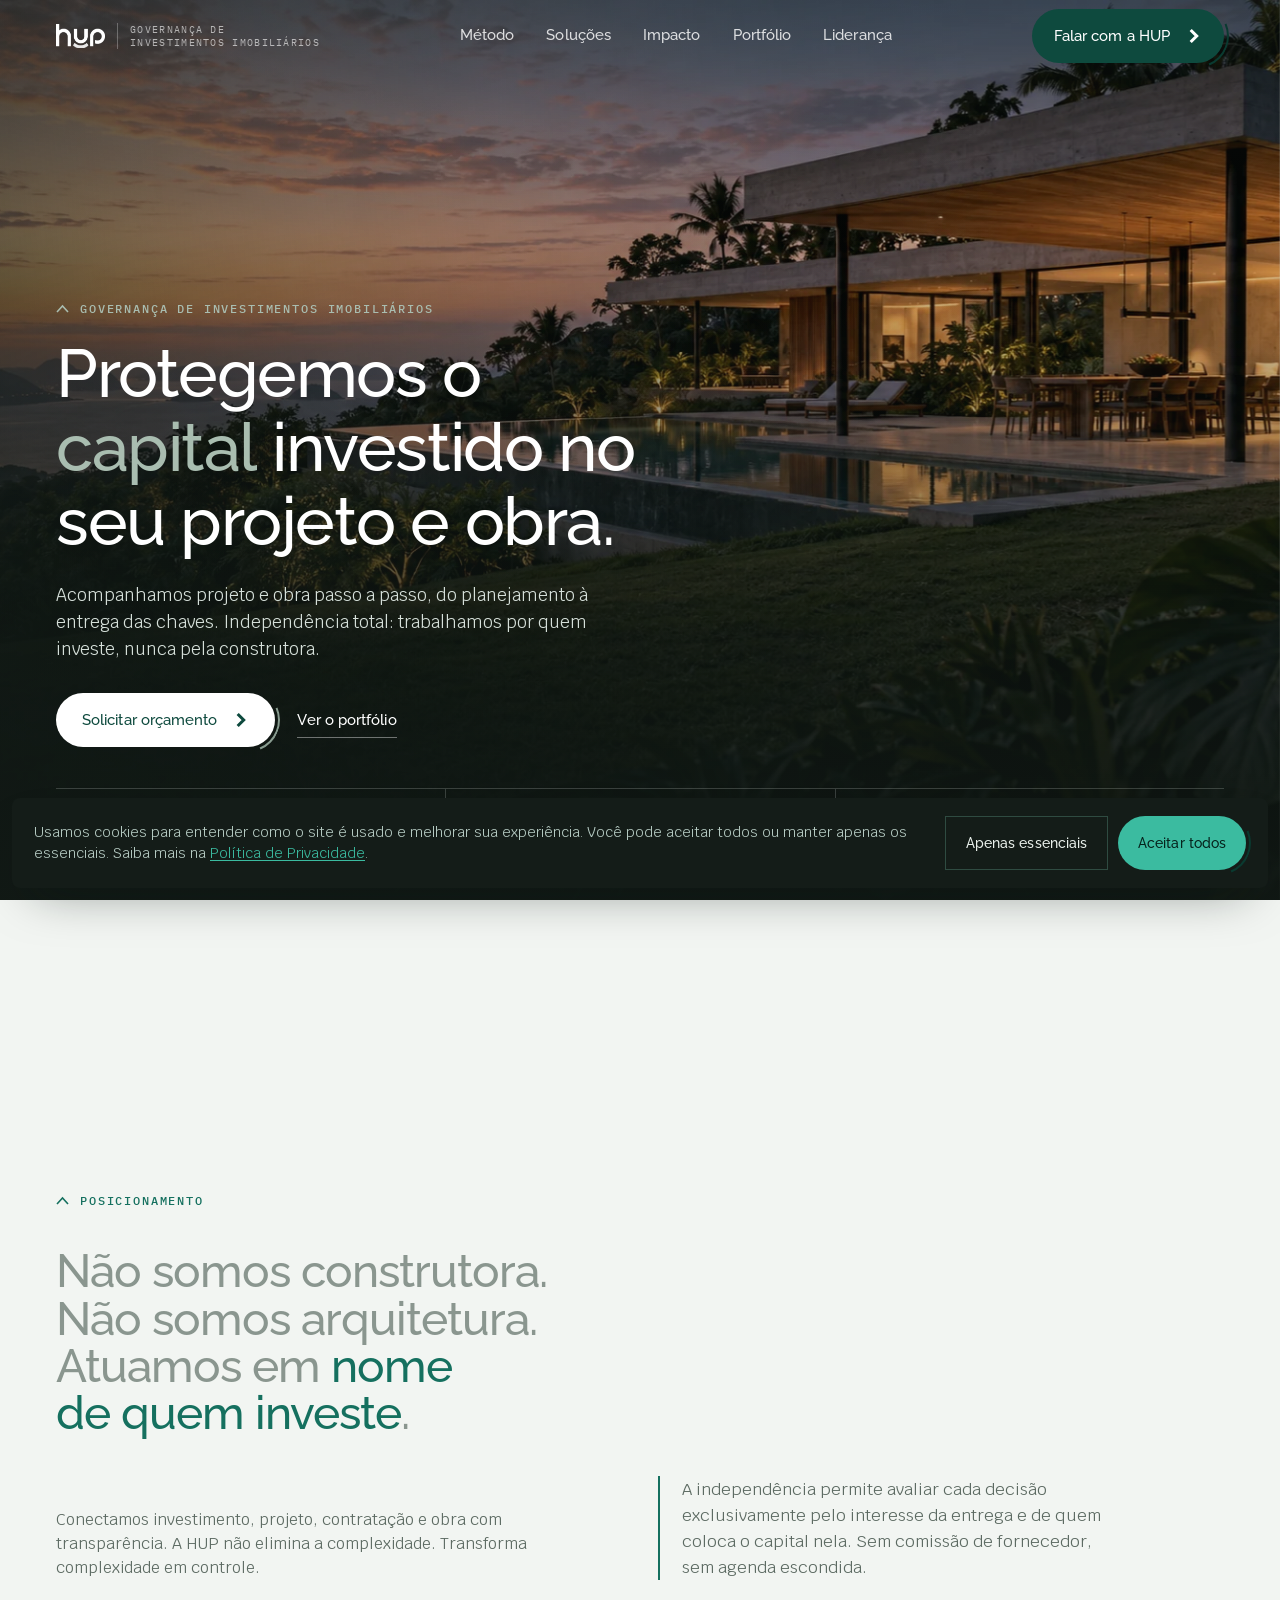
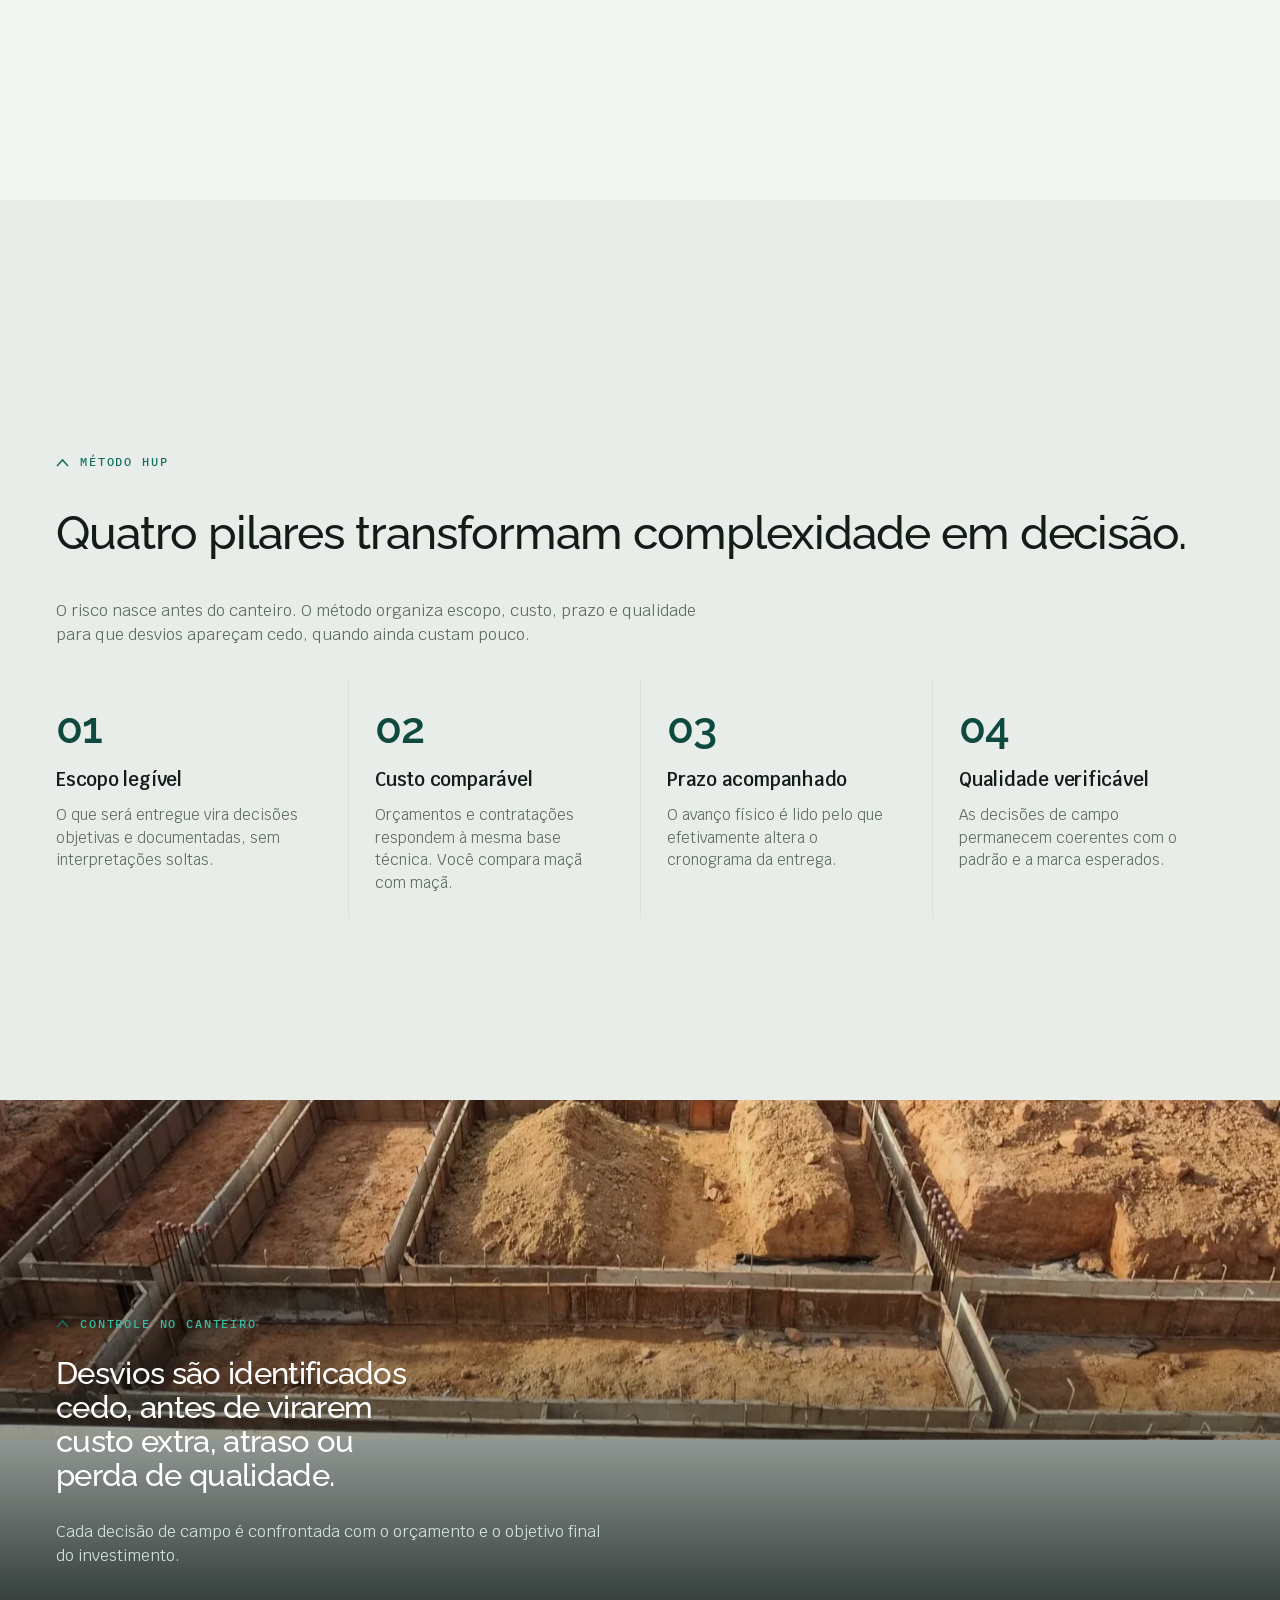
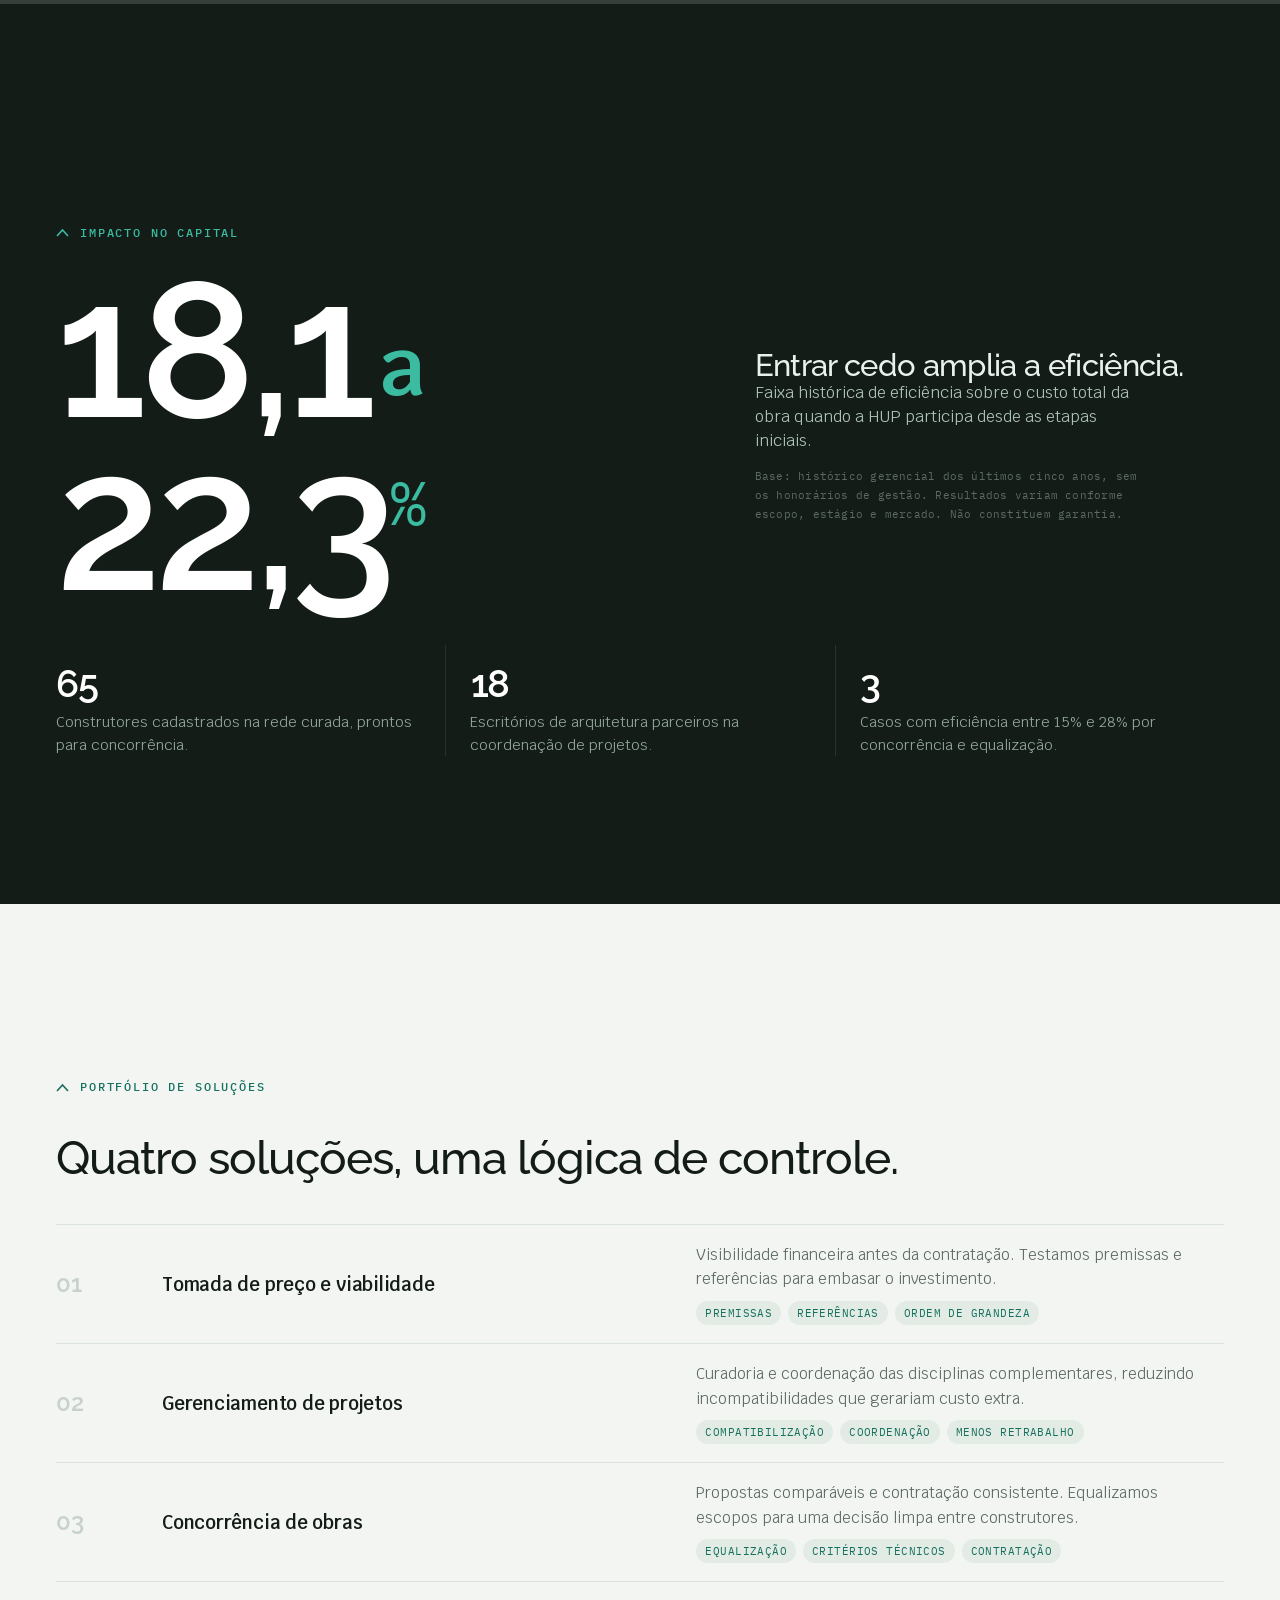
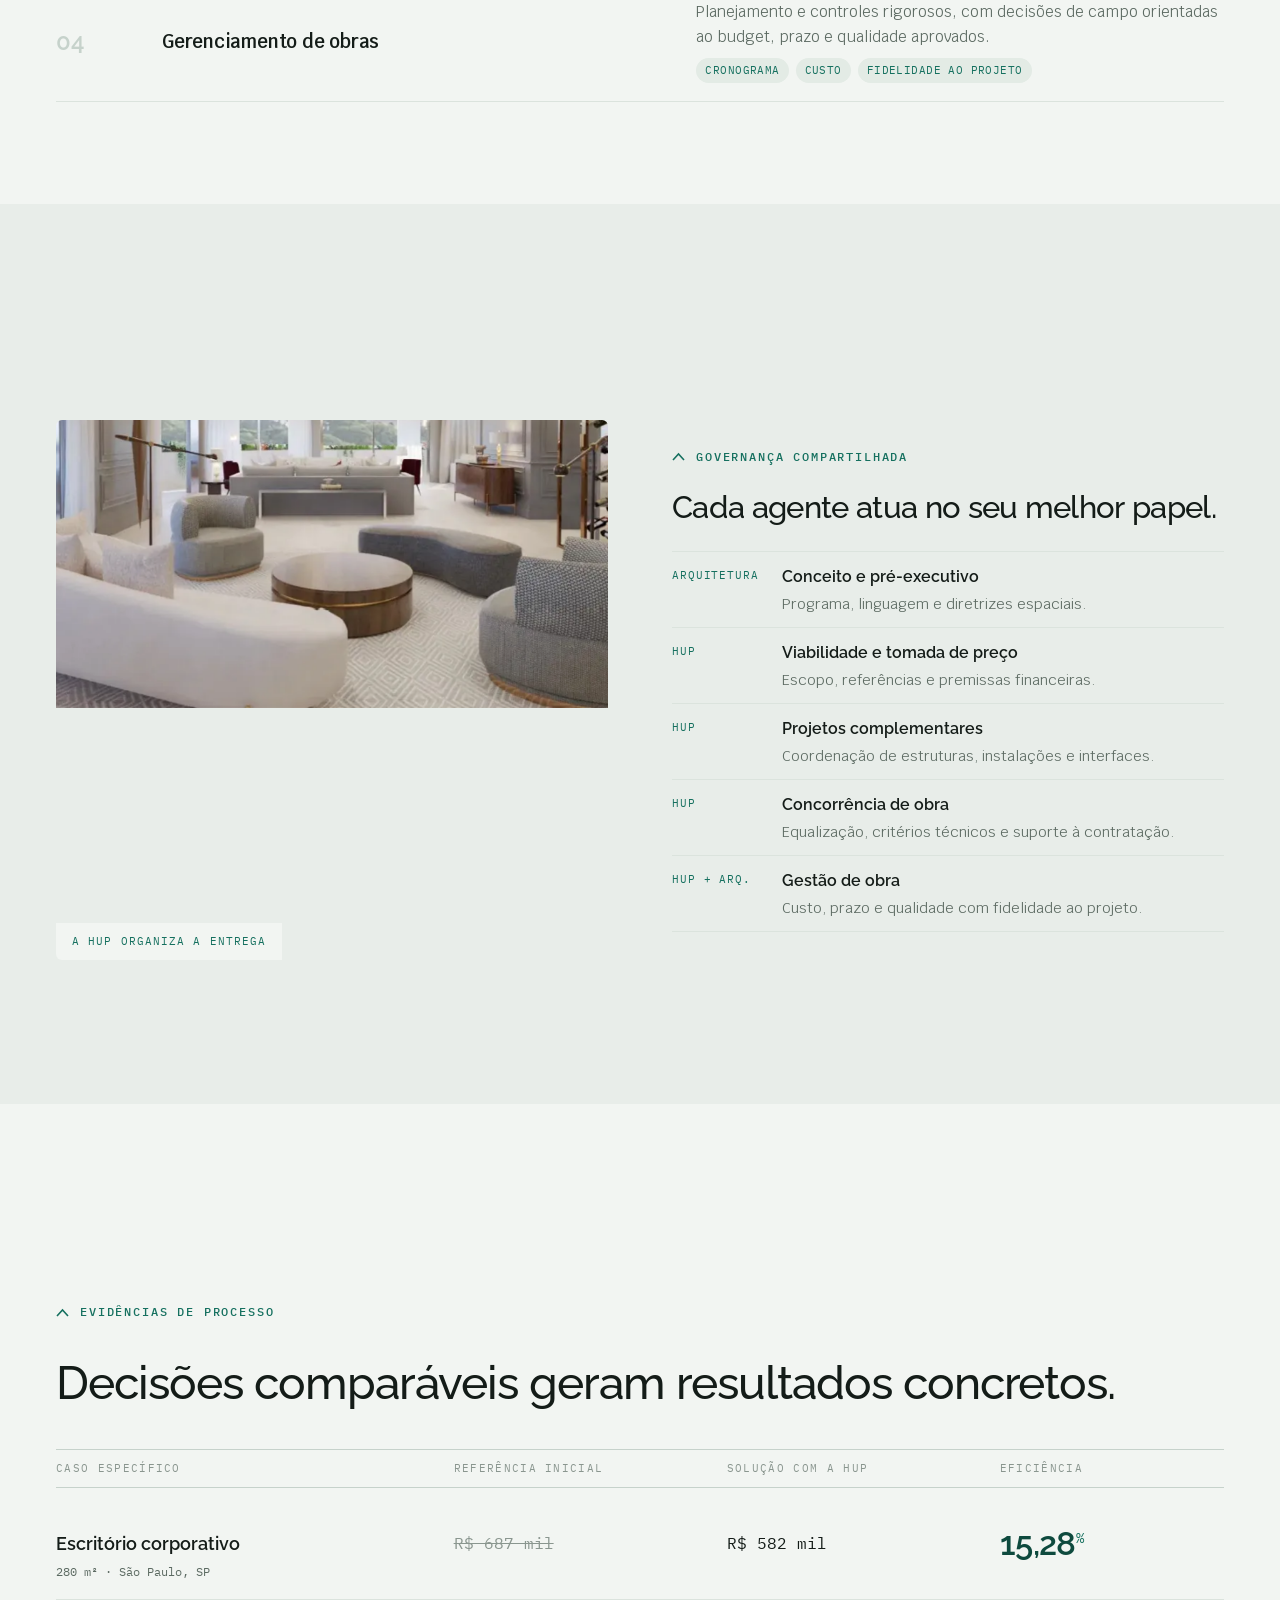
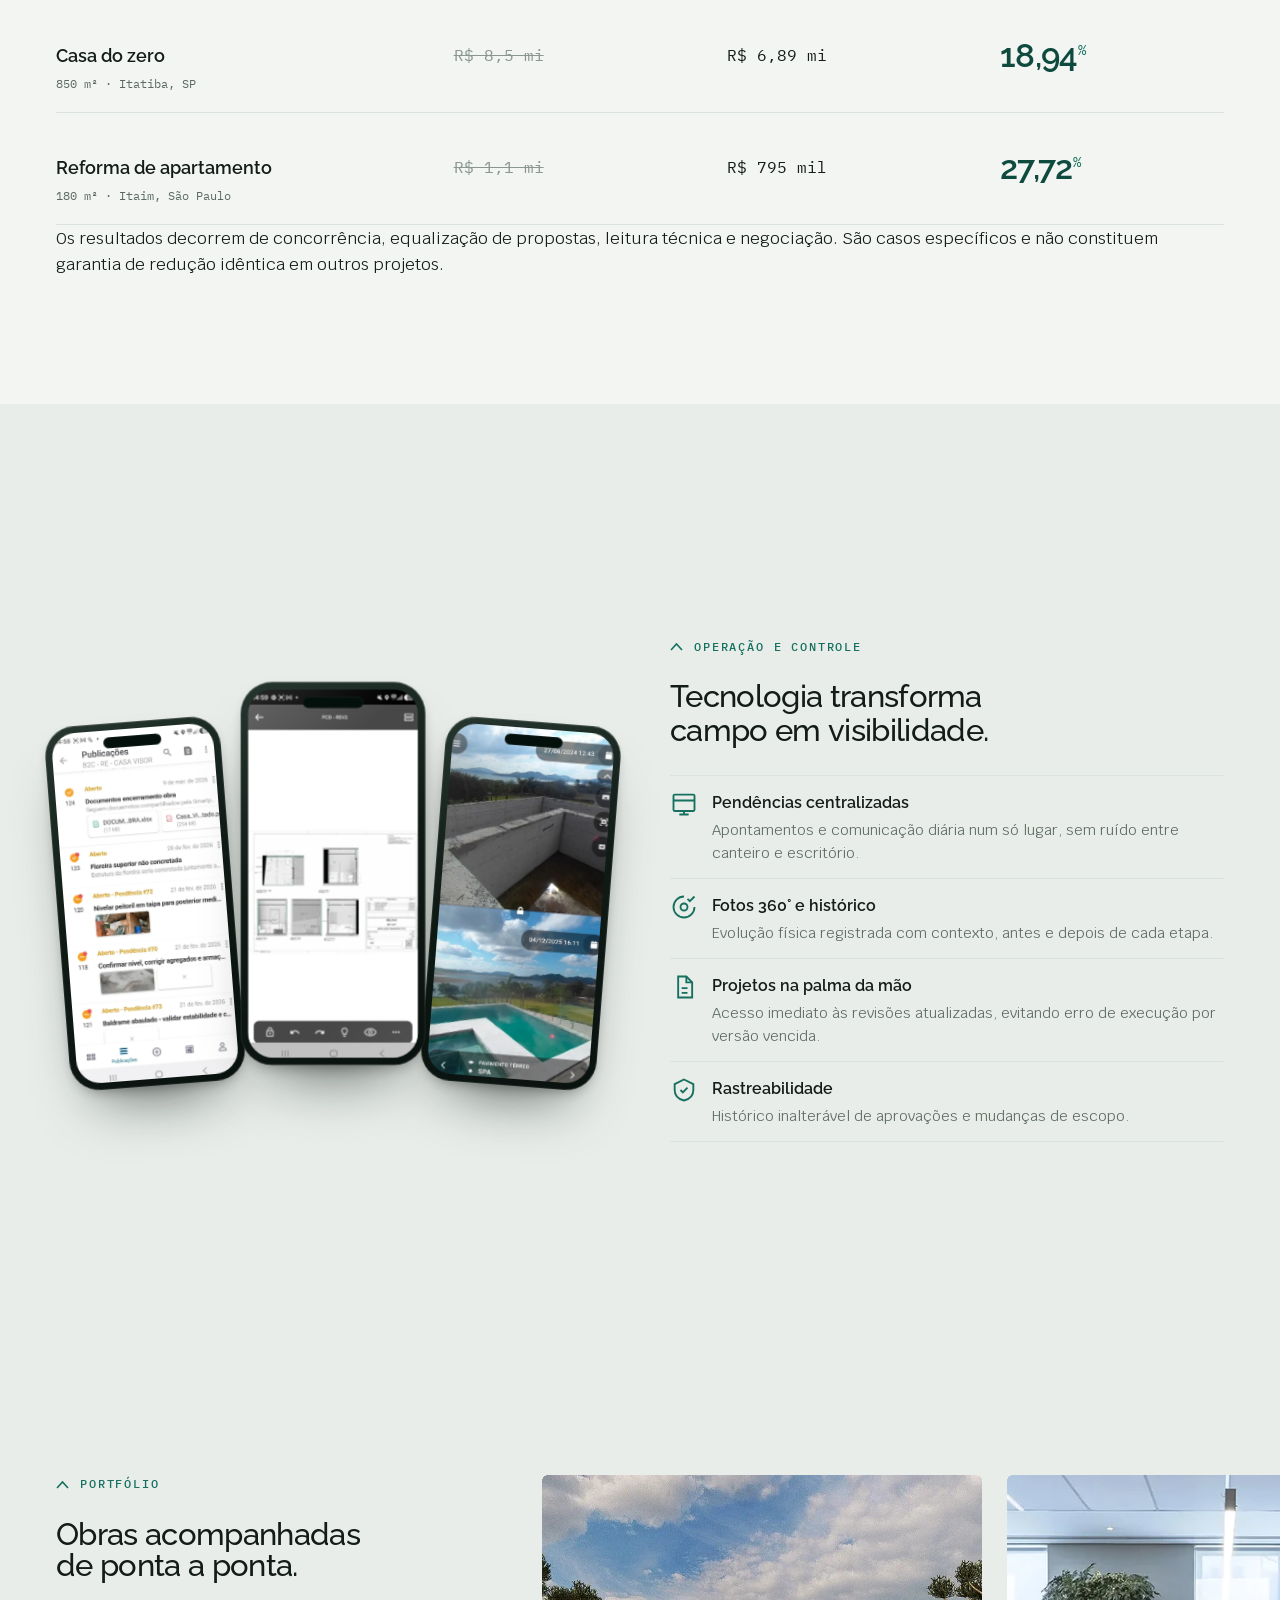
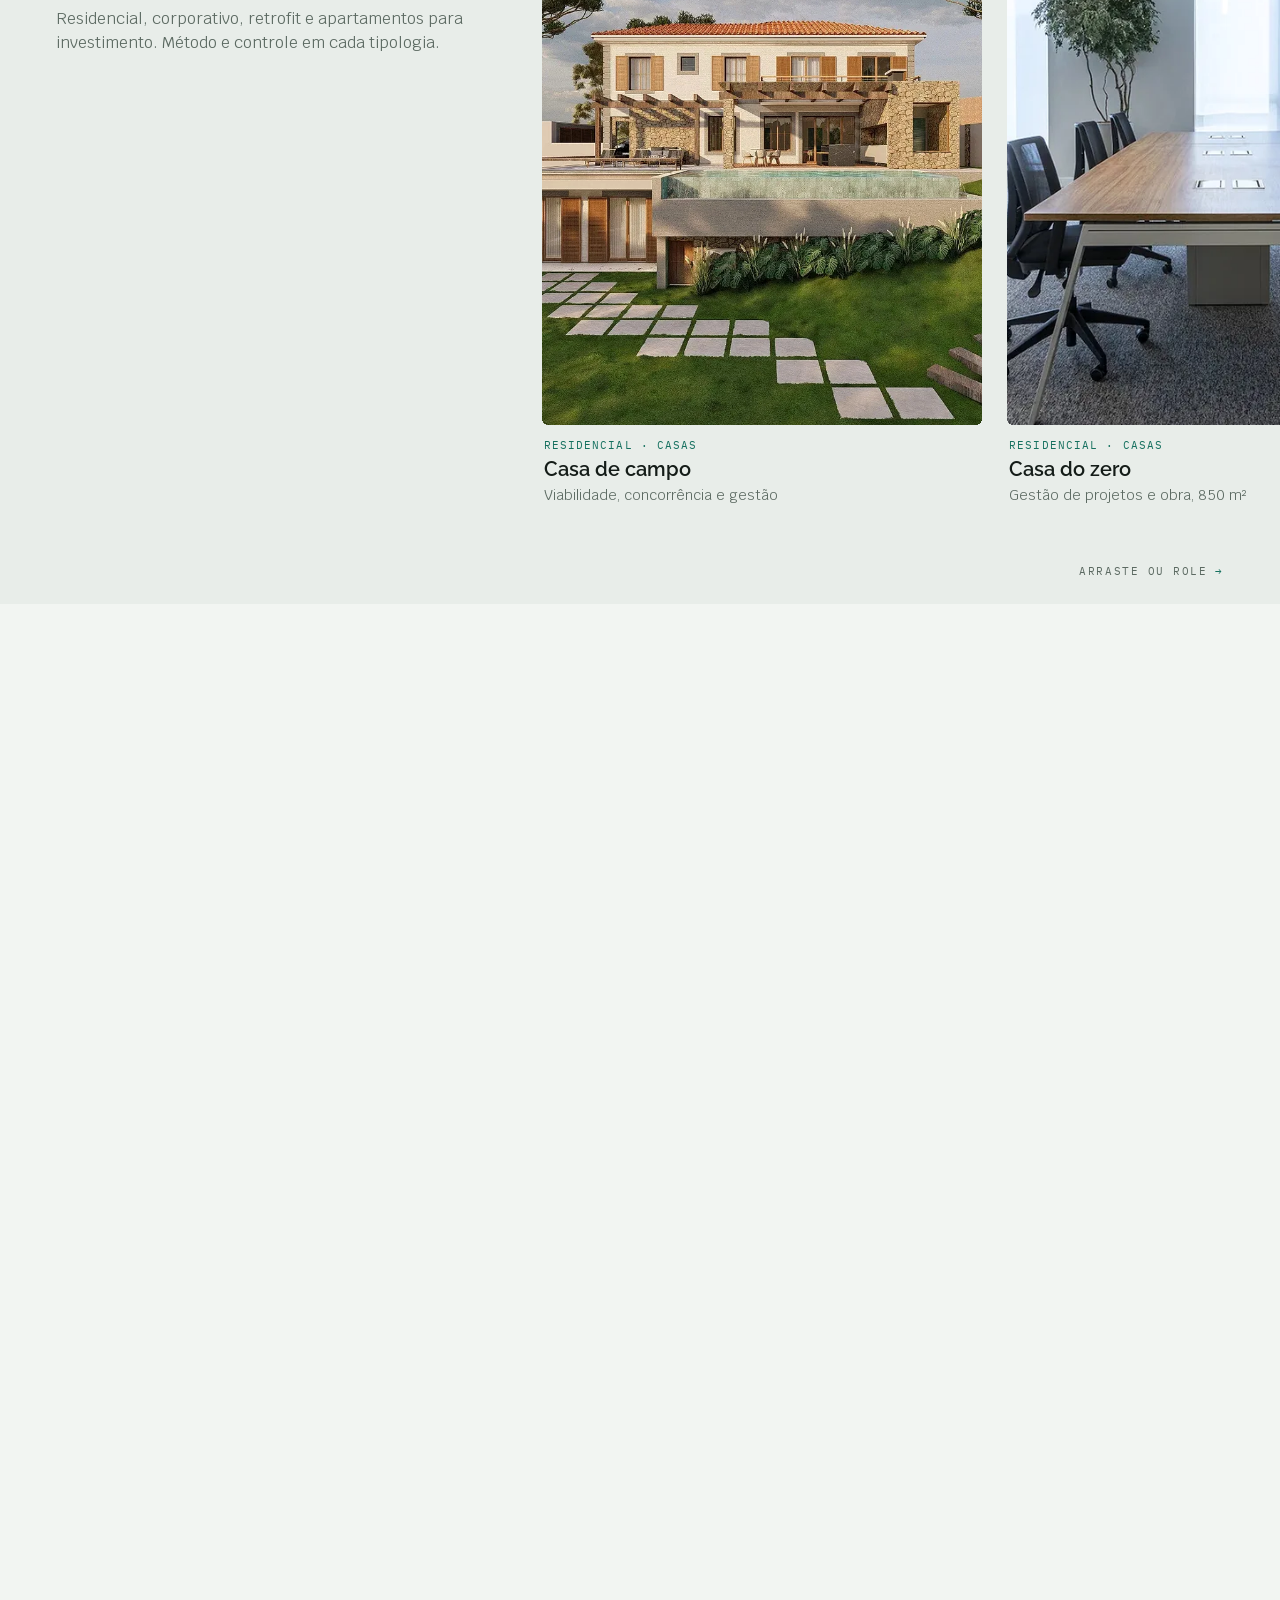
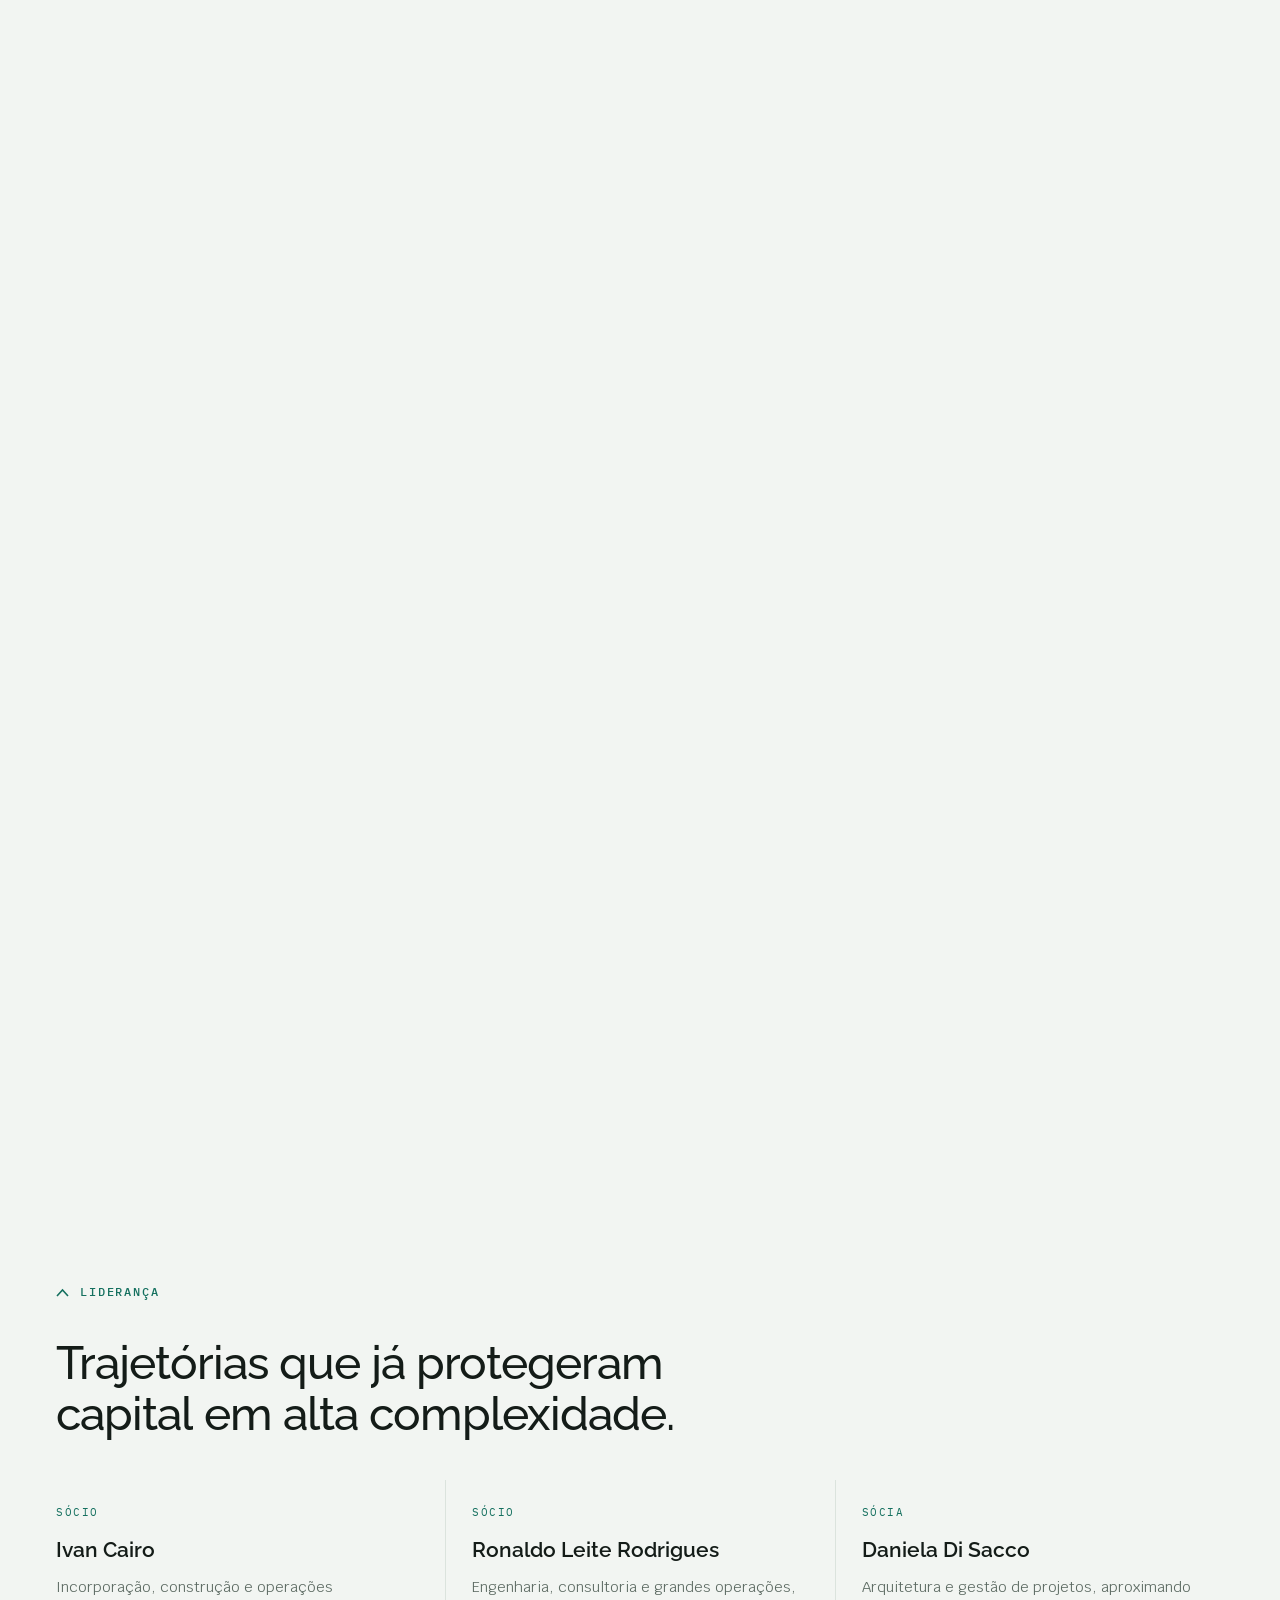
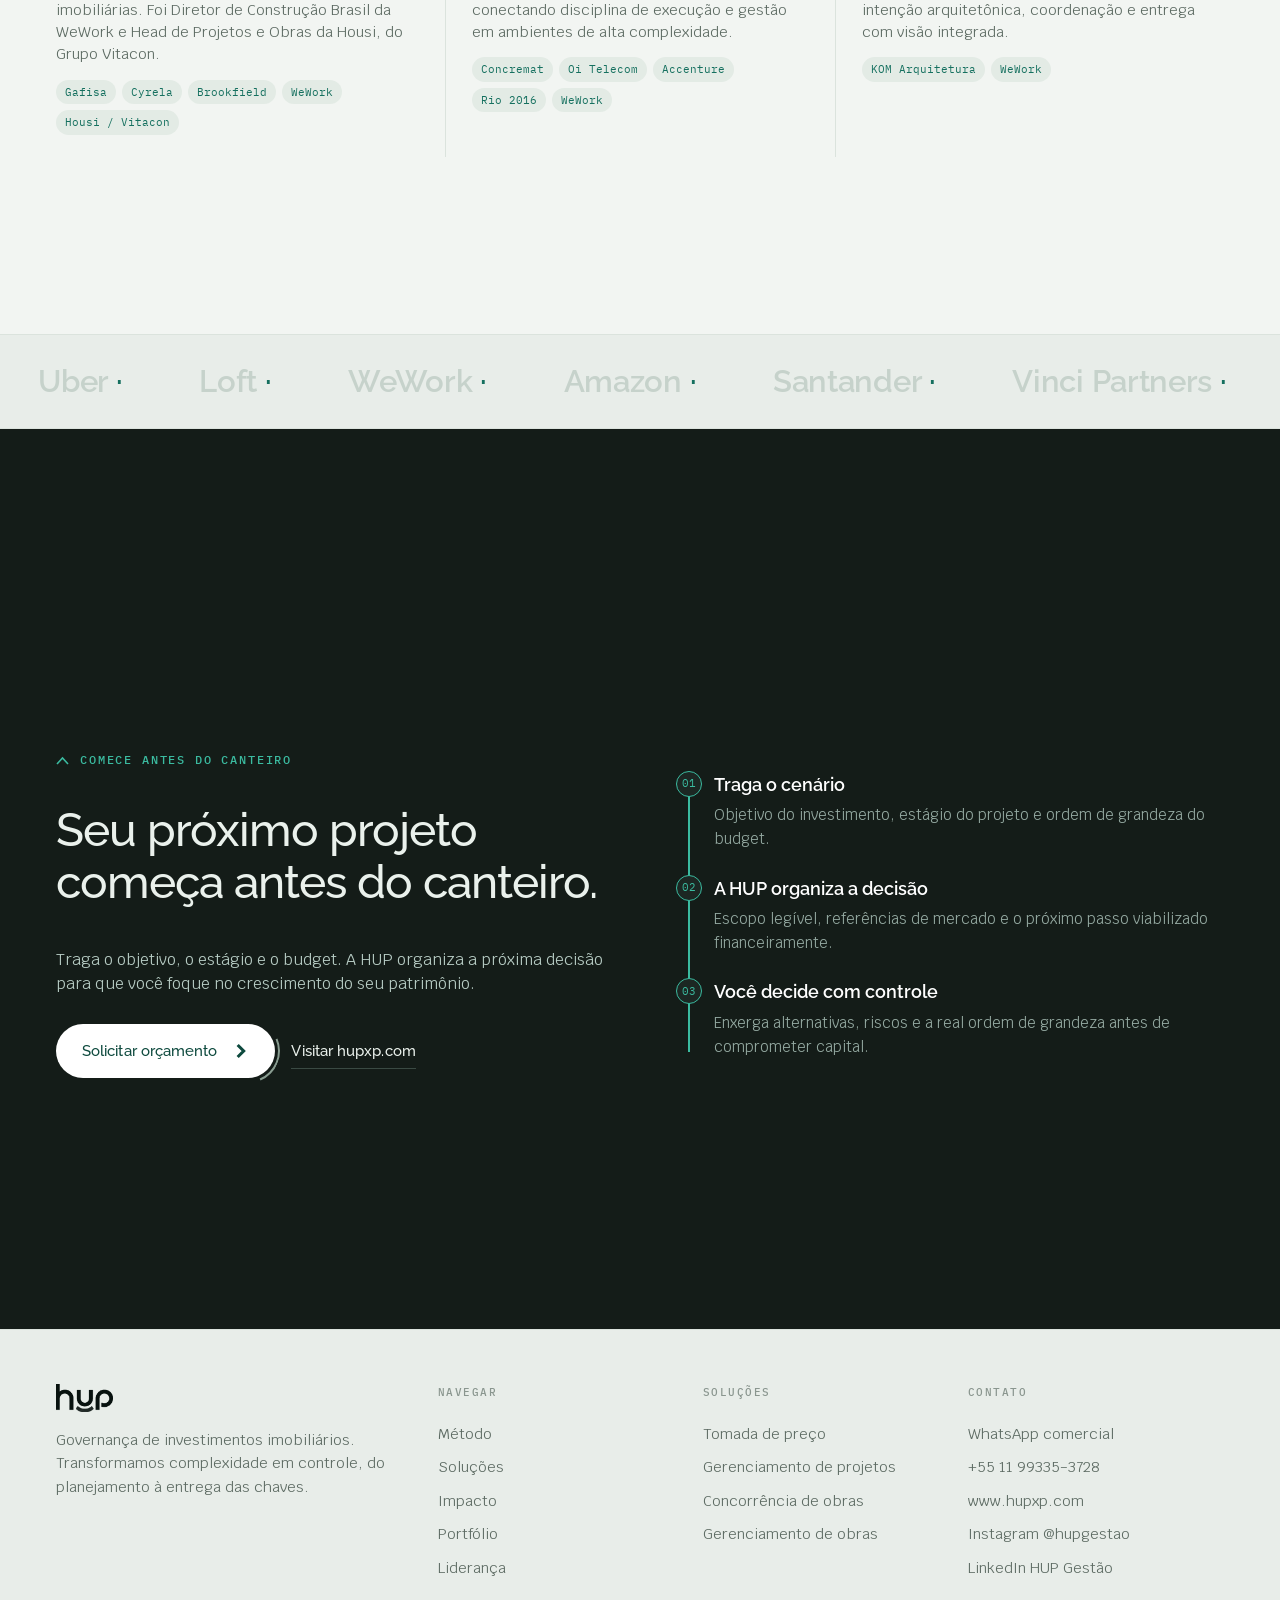
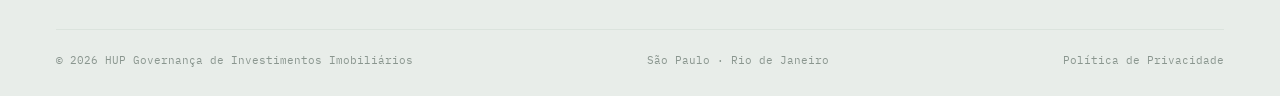
==== deploy-vercel/index.html @ bd314d62 "Instala widget CRM BuildV + troca hero para hero-v2 - Widget CRM BuildV (wid_16cac8b8...) antes de <" ====
<!DOCTYPE html>
<html lang="pt-BR" data-motion="off">
<head>
<!-- BuildV: GTM -->
<script>(function(w,d,s,l,i){w[l]=w[l]||[];w[l].push({'gtm.start':
new Date().getTime(),event:'gtm.js'});var f=d.getElementsByTagName(s)[0],
j=d.createElement(s),dl=l!='dataLayer'?'&l='+l:'';j.async=true;j.src=
'https://www.googletagmanager.com/gtm.js?id='+i+dl;f.parentNode.insertBefore(j,f);
})(window,document,'script','dataLayer','GTM-534KFN2M');</script>
<!-- /BuildV: GTM -->
<meta charset="UTF-8">
<meta name="viewport" content="width=device-width, initial-scale=1">
<title>HUP · Governança de Investimentos Imobiliários</title>
<meta name="description" content="A HUP protege o capital investido no seu projeto e obra. Governança independente de investimentos imobiliários: viabilidade, concorrência e gestão de obra com transparência e controle.">
<meta name="theme-color" content="#F2F5F2">
<link rel="canonical" href="https://www.hupxp.com/">
<meta property="og:title" content="HUP · Governança de Investimentos Imobiliários">
<meta property="og:description" content="Não somos construtora nem escritório de arquitetura. Atuamos em nome de quem investe, do planejamento à entrega das chaves.">
<meta property="og:type" content="website">
<link rel="preconnect" href="https://fonts.googleapis.com">
<link rel="preconnect" href="https://fonts.gstatic.com" crossorigin>
<link href="https://fonts.googleapis.com/css2?family=Raleway:wght@400;500;600;700&family=Krub:wght@400;500;600&family=IBM+Plex+Mono:wght@400;500&display=swap" rel="stylesheet">
<link rel="stylesheet" href="assets/css/styles.css">
</head>
<body>
<!-- BuildV: GTM (noscript) -->
<noscript><iframe src="https://www.googletagmanager.com/ns.html?id=GTM-534KFN2M"
height="0" width="0" style="display:none;visibility:hidden"></iframe></noscript>
<!-- /BuildV: GTM (noscript) -->
<a href="#metodo" class="btn" style="position:absolute;left:-9999px;top:0;z-index:200" onfocus="this.style.left='12px';this.style.top='12px'" onblur="this.style.left='-9999px'">Pular para o conteúdo</a>
<div class="progress" data-progress aria-hidden="true"></div>

<!-- ============ HEADER ============ -->
<header class="site-header" data-solid="false">
  <div class="container bar">
    <a class="brand" href="#top" aria-label="HUP, página inicial">
      <img class="li" src="assets/img/logo-hup-ink.png" alt="HUP">
      <img class="lw" src="assets/img/logo-hup-white.png" alt="HUP">
      <span class="tag">Governança de<br>investimentos imobiliários</span>
    </a>
    <nav class="nav nav-links" aria-label="Principal">
      <a href="#metodo"><span class="no">01</span>Método<span class="u"></span></a>
      <a href="#solucoes"><span class="no">02</span>Soluções<span class="u"></span></a>
      <a href="#impacto"><span class="no">03</span>Impacto<span class="u"></span></a>
      <a href="#portfolio"><span class="no">04</span>Portfólio<span class="u"></span></a>
      <a href="#lideranca"><span class="no">05</span>Liderança<span class="u"></span></a>
    </nav>
    <button type="button" class="btn header-cta" data-cta style="padding:11px 22px"><span>Falar com a HUP</span><svg class="arw" viewBox="0 0 12 12" fill="none" stroke="currentColor" stroke-width="1.7" aria-hidden="true"><path d="M3.5 1.5 8 6l-4.5 4.5"/></svg></button>
    <button class="burger" aria-label="Abrir menu" aria-expanded="false" data-burger><span></span><span></span><span></span></button>
  </div>
</header>

<!-- ============ DRAWER ============ -->
<div class="drawer" data-drawer>
  <div class="scrim" data-drawer-close></div>
  <div class="panel" role="dialog" aria-modal="true" aria-label="Menu">
    <div class="d-top">
      <img src="assets/img/logo-hup-ink.png" alt="HUP" style="height:22px">
      <button class="d-close" aria-label="Fechar menu" data-drawer-close>&times;</button>
    </div>
    <nav aria-label="Menu">
      <a href="#metodo" data-drawer-link><span class="no">01</span>Método</a>
      <a href="#solucoes" data-drawer-link><span class="no">02</span>Soluções</a>
      <a href="#impacto" data-drawer-link><span class="no">03</span>Impacto</a>
      <a href="#portfolio" data-drawer-link><span class="no">04</span>Portfólio</a>
      <a href="#lideranca" data-drawer-link><span class="no">05</span>Liderança</a>
      <a href="#contato" data-drawer-link><span class="no">06</span>Contato</a>
    </nav>
    <div class="d-foot">
      <button type="button" class="btn" data-cta><span>Falar com a HUP</span><svg class="arw" viewBox="0 0 12 12" fill="none" stroke="currentColor" stroke-width="1.7" aria-hidden="true"><path d="M3.5 1.5 8 6l-4.5 4.5"/></svg></button>
      <div class="contact">+55 11 99335&#8209;3728<br>www.hupxp.com<br>@hupgestao</div>
    </div>
  </div>
</div>

<span id="top"></span>

<!-- ============ HERO (full-bleed, parallax) ============ -->
<section class="hero-wrap" data-bg="dark">
  <div class="hero" data-parallax-scene>
    <div class="media"><img src="assets/img/hero-v2.webp" alt="Residência de alto padrão ao entardecer, obra acompanhada pela HUP" data-parallax="0.09" fetchpriority="high"></div>
    <div class="veil" aria-hidden="true"></div>
    <div class="chev" aria-hidden="true"></div>
    <div class="container inner">
      <p class="eyebrow kick" data-reveal="soft"><svg class="cv" viewBox="0 0 13 9" fill="none" stroke="currentColor" stroke-width="1.6" aria-hidden="true"><path d="M1 8 6.5 2 12 8"/></svg>Governança de investimentos imobiliários</p>
      <h1 class="disp d1" data-hero-h>Protegemos o <span class="gr">capital</span> investido no seu projeto e obra.</h1>
      <p class="sub" data-reveal>Acompanhamos projeto e obra passo a passo, do planejamento à entrega das chaves. Independência total: trabalhamos por quem investe, nunca pela construtora.</p>
      <div class="actions" data-reveal>
        <button type="button" class="btn" data-cta><span>Solicitar orçamento</span><svg class="arw" viewBox="0 0 12 12" fill="none" stroke="currentColor" stroke-width="1.7" aria-hidden="true"><path d="M3.5 1.5 8 6l-4.5 4.5"/></svg></button>
        <a class="btn ghost" href="#portfolio"><span>Ver o portfólio</span><span class="ln"></span></a>
      </div>
      <div class="creds" data-reveal="soft">
        <div class="c"><svg class="cv" viewBox="0 0 13 9" fill="none" stroke="currentColor" stroke-width="1.6" aria-hidden="true"><path d="M1 8 6.5 2 12 8"/></svg><span><b>Independência total.</b> Atuamos por quem investe, não pela construtora.</span></div>
        <div class="c"><svg class="cv" viewBox="0 0 13 9" fill="none" stroke="currentColor" stroke-width="1.6" aria-hidden="true"><path d="M1 8 6.5 2 12 8"/></svg><span><b>18,1% a 22,3%</b> de eficiência quando entramos desde o início.</span></div>
        <div class="c"><svg class="cv" viewBox="0 0 13 9" fill="none" stroke="currentColor" stroke-width="1.6" aria-hidden="true"><path d="M1 8 6.5 2 12 8"/></svg><span><b>Rede curada</b> de 65 construtores e 18 escritórios de arquitetura.</span></div>
      </div>
    </div>
  </div>
</section>

<!-- ============ MANIFESTO ============ -->
<section class="chapter manifesto" data-bg="light" id="posicionamento">
  <div class="container">
    <p class="eyebrow" data-reveal="soft"><svg class="cv" viewBox="0 0 13 9" fill="none" stroke="currentColor" stroke-width="1.6" aria-hidden="true"><path d="M1 8 6.5 2 12 8"/></svg>Posicionamento</p>
    <h2 class="disp d2 stmt" aria-label="Não somos construtora. Não somos arquitetura. Atuamos em nome de quem investe.">
      <span class="l">Não somos construtora.</span>
      <span class="l">Não somos arquitetura.</span>
      <span class="l">Atuamos em <span class="gr">nome de quem investe</span>.</span>
    </h2>
    <div class="foot">
      <p class="lede" data-reveal>Conectamos investimento, projeto, contratação e obra com transparência. A HUP não elimina a complexidade. Transforma complexidade em controle.</p>
      <p class="note" data-reveal>A independência permite avaliar cada decisão exclusivamente pelo interesse da entrega e de quem coloca o capital nela. Sem comissão de fornecedor, sem agenda escondida.</p>
    </div>
  </div>
</section>

<!-- ============ MÉTODO ============ -->
<section class="chapter pad-2" data-bg="light" id="metodo">
  <div class="container">
    <div class="head-row">
      <p class="eyebrow" data-reveal="soft"><svg class="cv" viewBox="0 0 13 9" fill="none" stroke="currentColor" stroke-width="1.6" aria-hidden="true"><path d="M1 8 6.5 2 12 8"/></svg>Método HUP</p>
      <h2 class="disp d2" data-reveal="soft">Quatro pilares transformam complexidade em decisão.</h2>
      <p class="lede" data-reveal>O risco nasce antes do canteiro. O método organiza escopo, custo, prazo e qualidade para que desvios apareçam cedo, quando ainda custam pouco.</p>
    </div>
    <div class="pillars">
      <div class="pillar" data-reveal><div class="n">01</div><h3 class="d4">Escopo legível</h3><p>O que será entregue vira decisões objetivas e documentadas, sem interpretações soltas.</p></div>
      <div class="pillar" data-reveal><div class="n">02</div><h3 class="d4">Custo comparável</h3><p>Orçamentos e contratações respondem à mesma base técnica. Você compara maçã com maçã.</p></div>
      <div class="pillar" data-reveal><div class="n">03</div><h3 class="d4">Prazo acompanhado</h3><p>O avanço físico é lido pelo que efetivamente altera o cronograma da entrega.</p></div>
      <div class="pillar" data-reveal><div class="n">04</div><h3 class="d4">Qualidade verificável</h3><p>As decisões de campo permanecem coerentes com o padrão e a marca esperados.</p></div>
    </div>
  </div>
</section>

<!-- ============ BREAK ============ -->
<section class="break" data-bg="dark" data-parallax-scene>
  <div class="media"><img src="assets/img/break-fundacao.webp" alt="Fundação em execução com armação e controle técnico de campo" data-parallax="0.09"></div>
  <div class="veil" aria-hidden="true"></div>
  <div class="container inner">
    <p class="eyebrow" data-reveal="soft"><svg class="cv" viewBox="0 0 13 9" fill="none" stroke="currentColor" stroke-width="1.6" aria-hidden="true"><path d="M1 8 6.5 2 12 8"/></svg>Controle no canteiro</p>
    <h2 class="disp d3" data-reveal="soft">Desvios são identificados cedo, antes de virarem custo extra, atraso ou perda de qualidade.</h2>
    <p class="lede" data-reveal>Cada decisão de campo é confrontada com o orçamento e o objetivo final do investimento.</p>
  </div>
</section>

<!-- ============ IMPACTO (escuro, big number) ============ -->
<section class="chapter on-dark impact" data-bg="dark" id="impacto">
  <div class="container">
    <p class="eyebrow" data-reveal="soft"><svg class="cv" viewBox="0 0 13 9" fill="none" stroke="currentColor" stroke-width="1.6" aria-hidden="true"><path d="M1 8 6.5 2 12 8"/></svg>Impacto no capital</p>
    <div class="row">
      <div class="figure big" data-reveal="soft"><span data-count="18.1" data-dec="1">18,1</span><span class="to">a</span><span data-count="22.3" data-dec="1">22,3</span><span class="pct">%</span></div>
      <div>
        <p class="d3 disp" data-reveal>Entrar cedo amplia a eficiência.</p>
        <p class="caption lede" data-reveal>Faixa histórica de eficiência sobre o custo total da obra quando a HUP participa desde as etapas iniciais.
          <span class="src">Base: histórico gerencial dos últimos cinco anos, sem os honorários de gestão. Resultados variam conforme escopo, estágio e mercado. Não constituem garantia.</span></p>
      </div>
    </div>
    <div class="trio">
      <div class="t" data-reveal><div class="tn big"><span data-count="65">65</span></div><p>Construtores cadastrados na rede curada, prontos para concorrência.</p></div>
      <div class="t" data-reveal><div class="tn big"><span data-count="18">18</span></div><p>Escritórios de arquitetura parceiros na coordenação de projetos.</p></div>
      <div class="t" data-reveal><div class="tn big"><span data-count="3">3</span></div><p>Casos com eficiência entre 15% e 28% por concorrência e equalização.</p></div>
    </div>
  </div>
</section>

<!-- ============ SOLUÇÕES ============ -->
<section class="chapter" data-bg="light" id="solucoes">
  <div class="container">
    <div class="head-row">
      <p class="eyebrow" data-reveal="soft"><svg class="cv" viewBox="0 0 13 9" fill="none" stroke="currentColor" stroke-width="1.6" aria-hidden="true"><path d="M1 8 6.5 2 12 8"/></svg>Portfólio de soluções</p>
      <h2 class="disp d2" data-reveal="soft">Quatro soluções, uma lógica de controle.</h2>
    </div>
    <div class="services">
      <div class="srow" data-reveal="soft"><div class="n">01</div><h3 class="d4">Tomada de preço e viabilidade</h3><div class="desc">Visibilidade financeira antes da contratação. Testamos premissas e referências para embasar o investimento.<div class="tags"><span>Premissas</span><span>Referências</span><span>Ordem de grandeza</span></div></div><div class="bar"></div></div>
      <div class="srow" data-reveal="soft"><div class="n">02</div><h3 class="d4">Gerenciamento de projetos</h3><div class="desc">Curadoria e coordenação das disciplinas complementares, reduzindo incompatibilidades que gerariam custo extra.<div class="tags"><span>Compatibilização</span><span>Coordenação</span><span>Menos retrabalho</span></div></div><div class="bar"></div></div>
      <div class="srow" data-reveal="soft"><div class="n">03</div><h3 class="d4">Concorrência de obras</h3><div class="desc">Propostas comparáveis e contratação consistente. Equalizamos escopos para uma decisão limpa entre construtores.<div class="tags"><span>Equalização</span><span>Critérios técnicos</span><span>Contratação</span></div></div><div class="bar"></div></div>
      <div class="srow" data-reveal="soft"><div class="n">04</div><h3 class="d4">Gerenciamento de obras</h3><div class="desc">Planejamento e controles rigorosos, com decisões de campo orientadas ao budget, prazo e qualidade aprovados.<div class="tags"><span>Cronograma</span><span>Custo</span><span>Fidelidade ao projeto</span></div></div><div class="bar"></div></div>
    </div>
  </div>
</section>

<!-- ============ SPLIT ============ -->
<section class="chapter pad-2" data-bg="light">
  <div class="container split">
    <figure class="fig" data-reveal="soft">
      <img src="assets/img/break-interior.webp" alt="Ambiente residencial de alto padrão entregue sob gestão da HUP" data-parallax="0.05">
      <figcaption class="cap">A HUP organiza a entrega</figcaption>
    </figure>
    <div>
      <p class="eyebrow" data-reveal="soft"><svg class="cv" viewBox="0 0 13 9" fill="none" stroke="currentColor" stroke-width="1.6" aria-hidden="true"><path d="M1 8 6.5 2 12 8"/></svg>Governança compartilhada</p>
      <h2 class="disp d3" data-reveal="soft">Cada agente atua no seu melhor papel.</h2>
      <div class="steps-v" data-reveal>
        <div class="sv"><div class="who">Arquitetura</div><div><h4>Conceito e pré-executivo</h4><p>Programa, linguagem e diretrizes espaciais.</p></div></div>
        <div class="sv"><div class="who">HUP</div><div><h4>Viabilidade e tomada de preço</h4><p>Escopo, referências e premissas financeiras.</p></div></div>
        <div class="sv"><div class="who">HUP</div><div><h4>Projetos complementares</h4><p>Coordenação de estruturas, instalações e interfaces.</p></div></div>
        <div class="sv"><div class="who">HUP</div><div><h4>Concorrência de obra</h4><p>Equalização, critérios técnicos e suporte à contratação.</p></div></div>
        <div class="sv"><div class="who">HUP + Arq.</div><div><h4>Gestão de obra</h4><p>Custo, prazo e qualidade com fidelidade ao projeto.</p></div></div>
      </div>
    </div>
  </div>
</section>

<!-- ============ CASOS ============ -->
<section class="chapter" data-bg="light" id="casos">
  <div class="container">
    <div class="head-row">
      <p class="eyebrow" data-reveal="soft"><svg class="cv" viewBox="0 0 13 9" fill="none" stroke="currentColor" stroke-width="1.6" aria-hidden="true"><path d="M1 8 6.5 2 12 8"/></svg>Evidências de processo</p>
      <h2 class="disp d2" data-reveal="soft">Decisões comparáveis geram resultados concretos.</h2>
    </div>
    <div class="cases" data-reveal="soft">
      <div class="case h"><span>Caso específico</span><span>Referência inicial</span><span>Solução com a HUP</span><span>Eficiência</span></div>
      <div class="case"><div class="obj"><h4>Escritório corporativo</h4><div class="meta">280 m² · São Paulo, SP</div></div><div class="val ref"><span class="lbl">Referência</span>R$ 687 mil</div><div class="val"><span class="lbl">Com a HUP</span>R$ 582 mil</div><div class="eff"><span data-count="15.28" data-dec="2">15,28</span><span class="pct">%</span></div></div>
      <div class="case"><div class="obj"><h4>Casa do zero</h4><div class="meta">850 m² · Itatiba, SP</div></div><div class="val ref"><span class="lbl">Referência</span>R$ 8,5 mi</div><div class="val"><span class="lbl">Com a HUP</span>R$ 6,89 mi</div><div class="eff"><span data-count="18.94" data-dec="2">18,94</span><span class="pct">%</span></div></div>
      <div class="case"><div class="obj"><h4>Reforma de apartamento</h4><div class="meta">180 m² · Itaim, São Paulo</div></div><div class="val ref"><span class="lbl">Referência</span>R$ 1,1 mi</div><div class="val"><span class="lbl">Com a HUP</span>R$ 795 mil</div><div class="eff"><span data-count="27.72" data-dec="2">27,72</span><span class="pct">%</span></div></div>
    </div>
    <p class="disc">Os resultados decorrem de concorrência, equalização de propostas, leitura técnica e negociação. São casos específicos e não constituem garantia de redução idêntica em outros projetos.</p>
  </div>
</section>

<!-- ============ TECNOLOGIA ============ -->
<section class="chapter pad-2 tech" data-bg="light" id="tecnologia">
  <div class="container">
    <div class="grid">
      <div class="phones" data-reveal="soft">
        <div class="ph"><img src="assets/img/app-1.webp" alt="Aplicativo de gestão: apontamentos e pendências da obra"></div>
        <div class="ph"><img src="assets/img/app-2.webp" alt="Aplicativo de gestão: projetos e revisões na palma da mão"></div>
        <div class="ph"><img src="assets/img/app-3.webp" alt="Aplicativo de gestão: fotos 360 e histórico da evolução física"></div>
      </div>
      <div>
        <p class="eyebrow" data-reveal="soft"><svg class="cv" viewBox="0 0 13 9" fill="none" stroke="currentColor" stroke-width="1.6" aria-hidden="true"><path d="M1 8 6.5 2 12 8"/></svg>Operação e controle</p>
        <h2 class="disp d3" data-reveal="soft">Tecnologia transforma campo em visibilidade.</h2>
        <div class="flist" data-reveal>
          <div class="f"><svg class="ic" viewBox="0 0 24 24" fill="none" stroke="currentColor" stroke-width="1.6" aria-hidden="true"><rect x="3" y="4" width="18" height="14" rx="1"/><path d="M3 9h18M8 21h8M12 18v3"/></svg><div><h4>Pendências centralizadas</h4><p>Apontamentos e comunicação diária num só lugar, sem ruído entre canteiro e escritório.</p></div></div>
          <div class="f"><svg class="ic" viewBox="0 0 24 24" fill="none" stroke="currentColor" stroke-width="1.6" aria-hidden="true"><path d="M12 3a9 9 0 1 0 9 9"/><path d="M21 3l-4 4-2-2"/><circle cx="12" cy="12" r="3"/></svg><div><h4>Fotos 360° e histórico</h4><p>Evolução física registrada com contexto, antes e depois de cada etapa.</p></div></div>
          <div class="f"><svg class="ic" viewBox="0 0 24 24" fill="none" stroke="currentColor" stroke-width="1.6" aria-hidden="true"><path d="M7 3h7l5 5v13H7z"/><path d="M14 3v5h5M10 13h5M10 17h5"/></svg><div><h4>Projetos na palma da mão</h4><p>Acesso imediato às revisões atualizadas, evitando erro de execução por versão vencida.</p></div></div>
          <div class="f"><svg class="ic" viewBox="0 0 24 24" fill="none" stroke="currentColor" stroke-width="1.6" aria-hidden="true"><path d="M12 3l8 4v5c0 5-3.5 8-8 9-4.5-1-8-4-8-9V7z"/><path d="M9 12l2 2 4-4"/></svg><div><h4>Rastreabilidade</h4><p>Histórico inalterável de aprovações e mudanças de escopo.</p></div></div>
        </div>
      </div>
    </div>
  </div>
</section>

<!-- ============ PORTFÓLIO (cena horizontal travada) ============ -->
<section class="pf-scene" data-bg="light" id="portfolio" data-pin="off" data-pf-scene>
  <div class="pf-sticky" data-pf-sticky>
    <div class="pf-track" data-pf-track>
      <div class="pf-intro">
        <p class="eyebrow" data-reveal="soft"><svg class="cv" viewBox="0 0 13 9" fill="none" stroke="currentColor" stroke-width="1.6" aria-hidden="true"><path d="M1 8 6.5 2 12 8"/></svg>Portfólio</p>
        <h2 class="disp d3" data-reveal="soft">Obras acompanhadas de ponta a ponta.</h2>
        <p class="lede" data-reveal style="margin-top:18px">Residencial, corporativo, retrofit e apartamentos para investimento. Método e controle em cada tipologia.</p>
      </div>
      <button class="pcard" data-gallery="assets/img/portfolio/residencial-serra.webp" data-title="Casa de campo · condomínio fechado" data-city="Interior de São Paulo">
        <span class="cover"><span class="idx">01</span><img src="assets/img/portfolio/residencial-serra.webp" alt="Residência de campo em condomínio de alto padrão"><span class="zoom" aria-hidden="true">+</span></span>
        <span class="meta"><span class="city">Residencial · casas</span><h3>Casa de campo</h3><span class="scope">Viabilidade, concorrência e gestão</span></span>
      </button>
      <button class="pcard" data-gallery="assets/img/portfolio/residencial-casa.webp" data-title="Casa do zero" data-city="Itatiba, SP">
        <span class="cover"><span class="idx">02</span><img src="assets/img/portfolio/residencial-casa.webp" alt="Casa contemporânea de alto padrão com piscina"><span class="zoom" aria-hidden="true">+</span></span>
        <span class="meta"><span class="city">Residencial · casas</span><h3>Casa do zero</h3><span class="scope">Gestão de projetos e obra, 850 m²</span></span>
      </button>
      <button class="pcard" data-gallery="assets/img/portfolio/reforma-apto.webp" data-title="Reforma de alto padrão" data-city="Itaim, São Paulo">
        <span class="cover"><span class="idx">03</span><img src="assets/img/portfolio/reforma-apto.webp" alt="Sala de estar de apartamento reformado em alto padrão"><span class="zoom" aria-hidden="true">+</span></span>
        <span class="meta"><span class="city">Residencial · reformas</span><h3>Reforma de apto</h3><span class="scope">Gestão de obra e concorrência</span></span>
      </button>
      <button class="pcard" data-gallery="assets/img/portfolio/corporativo.webp" data-title="Columbia · escritório corporativo" data-city="São Paulo, SP">
        <span class="cover"><span class="idx">04</span><img src="assets/img/portfolio/corporativo.webp" alt="Escritório corporativo entregue sob gestão da HUP"><span class="zoom" aria-hidden="true">+</span></span>
        <span class="meta"><span class="city">Corporativo</span><h3>Columbia</h3><span class="scope">Implantação com operação preservada</span></span>
      </button>
      <button class="pcard" data-gallery="assets/img/portfolio/comercial.webp" data-title="Operação comercial · retrofit" data-city="São Paulo, SP">
        <span class="cover"><span class="idx">05</span><img src="assets/img/portfolio/comercial.webp" alt="Ambiente comercial em retrofit de alto padrão"><span class="zoom" aria-hidden="true">+</span></span>
        <span class="meta"><span class="city">Corporativo · retrofit</span><h3>Operação comercial</h3><span class="scope">Reforma com cronograma respeitado</span></span>
      </button>
      <button class="pcard" data-gallery="assets/img/portfolio/shortstay.webp" data-title="Short stay para renda" data-city="Vila Clementino, SP">
        <span class="cover"><span class="idx">06</span><img src="assets/img/portfolio/shortstay.webp" alt="Studio para investimento pronto para operar e gerar renda"><span class="zoom" aria-hidden="true">+</span></span>
        <span class="meta"><span class="city">Apartamentos para renda</span><h3>Short stay</h3><span class="scope">Da chave à unidade pronta para operar</span></span>
      </button>
    </div>
    <div class="pf-hint" aria-hidden="true">Arraste ou role <span class="ar">→</span></div>
  </div>
</section>

<!-- ============ LIDERANÇA ============ -->
<section class="chapter" data-bg="light" id="lideranca">
  <div class="container">
    <div class="head-row">
      <p class="eyebrow" data-reveal="soft"><svg class="cv" viewBox="0 0 13 9" fill="none" stroke="currentColor" stroke-width="1.6" aria-hidden="true"><path d="M1 8 6.5 2 12 8"/></svg>Liderança</p>
      <h2 class="disp d2" data-reveal="soft">Trajetórias que já protegeram capital em alta complexidade.</h2>
    </div>
    <div class="leaders">
      <div class="leader" data-reveal><div class="role">Sócio</div><h3>Ivan Cairo</h3><p>Incorporação, construção e operações imobiliárias. Foi Diretor de Construção Brasil da WeWork e Head de Projetos e Obras da Housi, do Grupo Vitacon.</p><div class="track"><span>Gafisa</span><span>Cyrela</span><span>Brookfield</span><span>WeWork</span><span>Housi / Vitacon</span></div></div>
      <div class="leader" data-reveal><div class="role">Sócio</div><h3>Ronaldo Leite Rodrigues</h3><p>Engenharia, consultoria e grandes operações, conectando disciplina de execução e gestão em ambientes de alta complexidade.</p><div class="track"><span>Concremat</span><span>Oi Telecom</span><span>Accenture</span><span>Rio 2016</span><span>WeWork</span></div></div>
      <div class="leader" data-reveal><div class="role">Sócia</div><h3>Daniela Di Sacco</h3><p>Arquitetura e gestão de projetos, aproximando intenção arquitetônica, coordenação e entrega com visão integrada.</p><div class="track"><span>KOM Arquitetura</span><span>WeWork</span></div></div>
    </div>
  </div>
</section>

<!-- ============ CLIENTES ============ -->
<section class="clients" data-bg="light" aria-label="Marcas e investidores atendidos">
  <div class="marquee" data-marquee>
    <span class="m">Uber<span class="dot"> · </span></span><span class="m">Loft<span class="dot"> · </span></span><span class="m">WeWork<span class="dot"> · </span></span><span class="m">Amazon<span class="dot"> · </span></span><span class="m">Santander<span class="dot"> · </span></span><span class="m">Vinci Partners<span class="dot"> · </span></span><span class="m">Livance<span class="dot"> · </span></span><span class="m">Hedge<span class="dot"> · </span></span><span class="m">Avenues<span class="dot"> · </span></span><span class="m">Mercedes&#8209;Benz<span class="dot"> · </span></span><span class="m">Algar<span class="dot"> · </span></span>
    <span class="m" aria-hidden="true">Uber<span class="dot"> · </span></span><span class="m" aria-hidden="true">Loft<span class="dot"> · </span></span><span class="m" aria-hidden="true">WeWork<span class="dot"> · </span></span><span class="m" aria-hidden="true">Amazon<span class="dot"> · </span></span><span class="m" aria-hidden="true">Santander<span class="dot"> · </span></span><span class="m" aria-hidden="true">Vinci Partners<span class="dot"> · </span></span><span class="m" aria-hidden="true">Livance<span class="dot"> · </span></span><span class="m" aria-hidden="true">Hedge<span class="dot"> · </span></span><span class="m" aria-hidden="true">Avenues<span class="dot"> · </span></span><span class="m" aria-hidden="true">Mercedes&#8209;Benz<span class="dot"> · </span></span><span class="m" aria-hidden="true">Algar<span class="dot"> · </span></span>
  </div>
</section>

<!-- ============ CTA (escuro) ============ -->
<section class="chapter on-dark cta" data-bg="dark" id="contato">
  <div class="container wrap">
    <div>
      <p class="eyebrow" data-reveal="soft"><svg class="cv" viewBox="0 0 13 9" fill="none" stroke="currentColor" stroke-width="1.6" aria-hidden="true"><path d="M1 8 6.5 2 12 8"/></svg>Comece antes do canteiro</p>
      <h2 class="disp d2" data-reveal="soft">Seu próximo projeto começa antes do canteiro.</h2>
      <p class="lede" data-reveal>Traga o objetivo, o estágio e o budget. A HUP organiza a próxima decisão para que você foque no crescimento do seu patrimônio.</p>
      <div class="actions" data-reveal>
        <button type="button" class="btn" data-cta><span>Solicitar orçamento</span><svg class="arw" viewBox="0 0 12 12" fill="none" stroke="currentColor" stroke-width="1.7" aria-hidden="true"><path d="M3.5 1.5 8 6l-4.5 4.5"/></svg></button>
        <a class="btn ghost" href="https://www.hupxp.com" target="_blank" rel="noopener"><span>Visitar hupxp.com</span><span class="ln"></span></a>
      </div>
    </div>
    <div class="steps" data-reveal="soft">
      <div class="spine" aria-hidden="true"><i></i></div>
      <div class="step"><span class="dot">01</span><div class="txt"><h4>Traga o cenário</h4><p>Objetivo do investimento, estágio do projeto e ordem de grandeza do budget.</p></div></div>
      <div class="step"><span class="dot">02</span><div class="txt"><h4>A HUP organiza a decisão</h4><p>Escopo legível, referências de mercado e o próximo passo viabilizado financeiramente.</p></div></div>
      <div class="step"><span class="dot">03</span><div class="txt"><h4>Você decide com controle</h4><p>Enxerga alternativas, riscos e a real ordem de grandeza antes de comprometer capital.</p></div></div>
    </div>
  </div>
</section>

<!-- ============ FOOTER ============ -->
<footer class="site-footer" data-bg="light">
  <div class="container">
    <div class="foot-grid">
      <div>
        <a class="brand" href="#top" aria-label="HUP"><img src="assets/img/logo-hup-ink.png" alt="HUP"></a>
        <p class="about">Governança de investimentos imobiliários. Transformamos complexidade em controle, do planejamento à entrega das chaves.</p>
      </div>
      <div class="foot-col"><h5>Navegar</h5><a href="#metodo">Método</a><a href="#solucoes">Soluções</a><a href="#impacto">Impacto</a><a href="#portfolio">Portfólio</a><a href="#lideranca">Liderança</a></div>
      <div class="foot-col"><h5>Soluções</h5><a href="#solucoes">Tomada de preço</a><a href="#solucoes">Gerenciamento de projetos</a><a href="#solucoes">Concorrência de obras</a><a href="#solucoes">Gerenciamento de obras</a></div>
      <div class="foot-col"><h5>Contato</h5><a href="https://wa.me/5511993353728?text=Ola%20HUP%2C%20vim%20pelo%20site.%20Quero%20falar%20sobre%20governanca%20do%20meu%20projeto%20e%20obra." target="_blank" rel="noopener">WhatsApp comercial</a><a href="tel:+5511993353728">+55 11 99335&#8209;3728</a><a href="https://www.hupxp.com" target="_blank" rel="noopener">www.hupxp.com</a><a href="https://instagram.com/hupgestao" target="_blank" rel="noopener">Instagram @hupgestao</a><a href="https://www.linkedin.com/company/hupgestao" target="_blank" rel="noopener">LinkedIn HUP Gestão</a></div>
    </div>
    <div class="foot-bottom">
      <span>© <span data-year>2026</span> HUP Governança de Investimentos Imobiliários</span>
      <span>São Paulo · Rio de Janeiro</span>
      <a href="privacidade.html">Política de Privacidade</a>
    </div>
  </div>
</footer>

<!-- ============ COOKIE ============ -->
<div class="cookie" data-cookie role="dialog" aria-label="Aviso de cookies" aria-live="polite">
  <div class="box">
    <p>Usamos cookies para entender como o site é usado e melhorar sua experiência. Você pode aceitar todos ou manter apenas os essenciais. Saiba mais na <a href="privacidade.html">Política de Privacidade</a>.</p>
    <div class="acts"><button class="btn ghost" data-cookie-reject>Apenas essenciais</button><button class="btn" data-cookie-accept>Aceitar todos</button></div>
  </div>
</div>

<!-- ============ LIGHTBOX ============ -->
<div class="lb" data-lb aria-hidden="true">
  <div class="lb-top container">
    <div class="ttl"><b data-lb-title>Projeto</b> <span data-lb-counter></span></div>
    <button class="lb-close" data-lb-close aria-label="Fechar galeria">&times;</button>
  </div>
  <div class="stage">
    <button class="nav prev" data-lb-prev aria-label="Anterior">‹</button>
    <img data-lb-img alt="">
    <button class="nav next" data-lb-next aria-label="Próxima">›</button>
  </div>
</div>

<script>
document.documentElement.setAttribute('data-motion','on');
setTimeout(function(){if(!window.__hupReady){document.documentElement.setAttribute('data-motion','off');}},2600);
</script>
<script src="assets/js/app.js"></script>

<!-- Widget CRM BuildV -->
<script src="https://app-crm.buildv.com.br/widget.js"
        data-widget="wid_16cac8b82d895d985eed13d246226f88"
        data-api="https://buildv-crm-clients-api-production.up.railway.app"
        async></script>
<script>
  /* CTAs (data-cta) abrem o popup do widget BuildV CRM — o .bv-launcher vive em shadow DOM */
  (function(){
    function findLauncher(){
      var l = document.querySelector('.bv-launcher'); if (l) return l;
      var hosts = document.querySelectorAll('*');
      for (var i=0;i<hosts.length;i++){
        if (hosts[i].shadowRoot){
          var x = hosts[i].shadowRoot.querySelector('.bv-launcher');
          if (x) return x;
        }
      }
      return null;
    }
    document.addEventListener('click', function(e){
      var t = e.target.closest('[data-cta]'); if (!t) return;
      e.preventDefault();
      var l = findLauncher(); if (l) l.click();
    });
  })();
</script>
</body>
</html>
---- deploy-vercel/assets/css/styles.css ----
/* ============================================================
   HUP — Governança de Investimentos Imobiliários
   Direção: claro (branco predominante) + verdes da apresentação
   institucional (verde escuro + jade). Tech, maduro, dinâmico.
   Big numbers · parallax · cada seção cabe na janela (100svh).
   Space Grotesk (display/números) + Hanken Grotesk (corpo) + IBM Plex Mono (rótulos)
   ============================================================ */

:root{
  --paper:#F2F5F2; --paper-2:#E8EDE9; --paper-3:#DEE6E0;   /* papel off-white predominante */
  --ink:#141C18; --ink-2:#1C2723;                          /* grafite verde (seções escuras) */
  --forest:#0E4A3E;                                        /* verde escuro do deck: big numbers */
  --green:#15705F;                                         /* verde médio: links/acento (>=4.5:1) */
  --jade:#3BBBA0;                                          /* jade vivo (sobre escuro) */
  --sage:#A9BDB0; --sage-tint:#889C90; --sage-soft:#E3EBE5;/* sage suave (linhas, washes) */
  --line:#DBE3DD; --line-2:#C6D2CB;
  --muted:#5C6A62;                                         /* secundário no papel (5.4:1) */
  --muted-2:#8A968F;
  --cream:#EAF1EC;                                         /* texto sobre grafite */
  --disp:"Raleway",-apple-system,BlinkMacSystemFont,"Segoe UI",sans-serif;
  --sans:"Krub",-apple-system,BlinkMacSystemFont,"Segoe UI",Roboto,sans-serif;
  --mono:"IBM Plex Mono",ui-monospace,"SFMono-Regular",Menlo,monospace;
  --container:1280px;
  --pad:clamp(20px,4.5vw,56px);
  --hpad:72px;
  --e:cubic-bezier(.16,.84,.28,1);
  --e2:cubic-bezier(.4,0,.2,1);
  --sec:clamp(24px,3.2vh,44px);
  --grade:saturate(.96) contrast(1.02);
}

*{box-sizing:border-box}
html{scroll-behavior:auto;scroll-padding-top:var(--hpad);-webkit-text-size-adjust:100%;overflow-x:clip}
body{margin:0;background:var(--paper);color:var(--ink);overflow-x:clip;
  font-family:var(--sans);font-weight:400;font-size:16.5px;line-height:1.58;
  -webkit-font-smoothing:antialiased;text-rendering:optimizeLegibility}
img{max-width:100%;display:block}
a{color:inherit;text-decoration:none}
button{font-family:inherit;cursor:pointer}
figure,blockquote{margin:0}
p{margin:0}
::selection{background:var(--green);color:#fff}
:focus-visible{outline:2px solid var(--green);outline-offset:3px}

/* ---------- type ---------- */
.disp{font-family:var(--disp);font-weight:500;line-height:1.03;letter-spacing:-.022em;text-wrap:balance}
.d1{font-size:clamp(2.3rem,5.2vw,4.4rem);font-weight:500}
.d2{font-size:clamp(1.85rem,3.6vw,3.2rem);font-weight:500}
.d3{font-size:clamp(1.45rem,2.4vw,2.15rem);font-weight:500}
.d4{font-size:clamp(1.1rem,1.45vw,1.4rem);font-weight:600;letter-spacing:-.012em}
.lede{font-size:clamp(1rem,1.25vw,1.18rem);line-height:1.5;color:var(--muted);max-width:56ch}
.mono{font-family:var(--mono);letter-spacing:.02em}
.label{font-family:var(--mono);font-size:11.5px;letter-spacing:.18em;text-transform:uppercase;color:var(--green)}
strong,.strong{font-weight:600;color:var(--ink)}
.gr{color:var(--green)}

/* big number utility */
.big{font-family:var(--disp);font-weight:600;line-height:.9;letter-spacing:-.03em;color:var(--forest);font-variant-numeric:tabular-nums}
.big .u,.big .pct{font-family:var(--mono);font-weight:400;font-size:.32em;letter-spacing:0;color:var(--green);vertical-align:super}
.big .to{font-size:.42em;color:var(--green);font-family:var(--sans);vertical-align:middle;padding:0 .12em}

/* eyebrow — marcador CARET (chevron), sem ::before */
.eyebrow{display:flex;align-items:center;gap:11px;font-family:var(--mono);font-size:11.5px;
  letter-spacing:.16em;text-transform:uppercase;color:var(--green);font-weight:500;margin:0 0 22px}
.eyebrow .cv{width:13px;height:9px;flex:none;color:var(--green);opacity:0;transform:translateY(3px);
  transition:opacity .7s var(--e),transform .7s var(--e)}
.in-view .eyebrow .cv{opacity:1;transform:none}
.eyebrow .rule{display:inline-block;width:34px;height:1px;background:var(--sage-tint);transform:scaleX(0);transform-origin:left;transition:transform 1s var(--e)}
.in-view .eyebrow .rule{transform:scaleX(1)}
.on-dark .eyebrow,.on-dark .eyebrow .cv{color:var(--jade)}
.on-dark .eyebrow .rule{background:#3a4a43}

/* layout */
.container{width:100%;max-width:var(--container);margin:0 auto;padding:0 var(--pad)}
.chapter{position:relative;min-height:100svh;display:flex;flex-direction:column;justify-content:center;
  padding:calc(var(--hpad) + var(--sec)) 0 var(--sec)}
.pad-2{background:var(--paper-2)}
.on-dark{background:var(--ink);color:var(--cream)}
.on-dark .lede{color:#AEC4BC}.on-dark .muted{color:#94A9A1}
.on-dark .big{color:#fff}.on-dark .big .u,.on-dark .big .pct,.on-dark .big .to{color:var(--jade)}
.frame-tag{position:fixed;left:0;top:50%;transform:translateY(-50%) rotate(180deg);z-index:40;
  writing-mode:vertical-rl;font-family:var(--mono);font-size:10.5px;letter-spacing:.32em;text-transform:uppercase;
  color:var(--muted-2);padding:0 6px;pointer-events:none}
@media(max-width:1240px){.frame-tag{display:none}}

/* buttons — pílula com CAMADA/eco deslocado atrás da ponta (modelo do cliente) */
.btn{position:relative;display:inline-flex;align-items:center;gap:16px;
  font-family:var(--disp);font-weight:500;font-size:.95rem;letter-spacing:.005em;
  border:0;background:transparent;color:var(--ink);transition:transform .18s var(--e2)}
.btn .arw{width:16px;height:16px;flex:none;stroke-width:2.3;transition:transform .4s var(--e)}
.btn:active{transform:scale(.985)}
/* variante sólida (pílula + detalhe de arco na curva direita) */
.btn:not(.ghost){background:var(--forest);color:#fff;border-radius:999px;padding:15px 26px;min-height:54px;--bd:#0A3A30;
  transition:background .4s var(--e2),transform .18s var(--e2)}
/* arco CONCÊNTRICO com a tampa direita da pílula, ~5px para fora, só na curva direita
   (apenas a borda direita colorida = quarto direito do anel; leve rotação p/ inclinar ao pé) */
.btn:not(.ghost)::after{content:"";position:absolute;top:-5px;bottom:-5px;right:-5px;aspect-ratio:1;border-radius:50%;
  border:2.5px solid transparent;border-right-color:var(--bd);transform:rotate(22deg);
  transition:transform .4s var(--e);pointer-events:none}
.btn:not(.ghost):hover{background:#12634F}
.btn:not(.ghost):hover::after{transform:rotate(22deg) scale(.96)}
.btn:not(.ghost):hover .arw{transform:translateX(4px)}
/* variante clara (Frame 1): branco + chevron verde, arco sage */
.btn.light,.hero .btn:not(.ghost),.on-dark .btn:not(.ghost){background:#fff;color:var(--forest);--bd:var(--sage-tint)}
.btn.light .arw,.hero .btn:not(.ghost) .arw,.on-dark .btn:not(.ghost) .arw{color:var(--forest)}
.btn.light:hover,.hero .btn:not(.ghost):hover,.on-dark .btn:not(.ghost):hover{background:#EDF2EE}
/* ghost = texto + sublinhado (secundário) */
.btn.ghost{padding:15px 4px;min-height:48px}
.btn.ghost .ln{position:absolute;left:4px;right:4px;bottom:9px;height:1px;background:var(--sage-tint);transform-origin:left;transition:transform .4s var(--e),background .4s}
.btn.ghost:hover{color:var(--green)}.btn.ghost:hover .ln{background:var(--green)}
.on-dark .btn.ghost{color:var(--cream)}.on-dark .btn.ghost .ln{background:#3a4a43}.on-dark .btn.ghost:hover{color:var(--jade)}.on-dark .btn.ghost:hover .ln{background:var(--jade)}

/* ============================================================ HEADER */
.site-header{position:fixed;inset:0 0 auto 0;z-index:80;transition:transform .5s var(--e2),background .5s var(--e2),border-color .5s var(--e2),box-shadow .5s;border-bottom:1px solid transparent}
.site-header .bar{display:flex;align-items:center;justify-content:space-between;height:var(--hpad);transition:height .4s var(--e2)}
.site-header[data-solid="true"]{background:rgba(242,245,242,.88);backdrop-filter:blur(16px) saturate(1.4);border-bottom-color:var(--line)}
.site-header[data-hidden="true"]{transform:translateY(-100%)}
.brand{display:flex;align-items:center;gap:12px}
.brand img{height:24px;width:auto}
.brand .lw{display:none}
/* transparent (sobre o hero) -> conteúdo claro; sólido -> escuro */
.site-header:not([data-solid="true"]) .brand .li{display:none}
.site-header:not([data-solid="true"]) .brand .lw{display:block}
.site-header:not([data-solid="true"]) .brand .tag{color:rgba(255,255,255,.62);border-left-color:rgba(255,255,255,.28)}
.site-header:not([data-solid="true"]) .nav a{color:rgba(255,255,255,.82)}
.site-header:not([data-solid="true"]) .nav a .no{color:var(--sage)}
.site-header:not([data-solid="true"]) .nav a:hover,.site-header:not([data-solid="true"]) .nav a[aria-current="true"]{color:#fff}
.site-header:not([data-solid="true"]) .nav a .u{background:var(--sage)}
.site-header:not([data-solid="true"]) .burger span{background:#fff}
.brand .tag{font-family:var(--mono);font-size:10px;letter-spacing:.13em;text-transform:uppercase;color:var(--muted);border-left:1px solid var(--line-2);padding-left:12px;line-height:1.3}
@media(max-width:660px){.brand .tag{display:none}}
.nav{display:flex;align-items:center;gap:32px}
.nav a{font-family:var(--disp);font-weight:500;font-size:15px;letter-spacing:.005em;color:var(--muted);position:relative;padding:6px 0;transition:color .3s}
.nav a .no{display:none}
.nav a:hover,.nav a[aria-current="true"]{color:var(--ink)}
.nav a .u{position:absolute;left:0;right:0;bottom:0;height:1px;background:var(--green);transform:scaleX(0);transform-origin:left;transition:transform .4s var(--e)}
.nav a:hover .u,.nav a[aria-current="true"] .u{transform:scaleX(1)}
.burger{display:none;flex-direction:column;gap:5px;width:44px;height:44px;align-items:center;justify-content:center;background:none;border:0}
.burger span{width:22px;height:1.6px;background:var(--ink);transition:transform .4s var(--e)}
@media(max-width:1020px){.nav-links,.header-cta{display:none}.burger{display:flex}}
.logo-invert{filter:brightness(0) saturate(100%) invert(9%) sepia(18%) saturate(1200%) hue-rotate(105deg)}

.progress{position:fixed;left:0;top:0;height:2px;z-index:81;width:100%;transform:scaleX(0);transform-origin:left;background:var(--green);pointer-events:none}

/* drawer */
.drawer{position:fixed;inset:0;z-index:90;visibility:hidden;pointer-events:none;overflow:hidden}
.drawer .scrim{position:absolute;inset:0;background:rgba(10,22,17,.4);opacity:0;transition:opacity .5s var(--e2)}
.drawer .panel{position:absolute;right:0;top:0;bottom:0;width:min(88vw,400px);background:var(--paper);border-left:1px solid var(--line);transform:translateX(100%);transition:transform .55s var(--e);display:flex;flex-direction:column;padding:24px var(--pad)}
.drawer.open{visibility:visible;pointer-events:auto}
.drawer.open .scrim{opacity:1}.drawer.open .panel{transform:none}
.drawer .d-top{display:flex;justify-content:space-between;align-items:center;margin-bottom:34px}
.drawer .d-close{background:none;border:0;color:var(--ink);font-size:28px;width:40px;height:40px;line-height:1}
.drawer nav{display:flex;flex-direction:column}
.drawer nav a{padding:16px 0;border-top:1px solid var(--line);font-family:var(--disp);font-weight:500;font-size:1.5rem;display:flex;gap:14px;align-items:baseline}
.drawer nav a:last-child{border-bottom:1px solid var(--line)}
.drawer nav a .no{display:none}
.drawer .d-foot{margin-top:auto;padding-top:22px}
.drawer .d-foot .btn{width:100%;justify-content:center}
.drawer .d-foot .contact{margin-top:16px;font-family:var(--mono);font-size:12px;color:var(--muted);line-height:2}

/* ============================================================ HERO (full-bleed, parallax) */
.hero-wrap{position:relative}
.hero{position:relative;min-height:100svh;display:flex;flex-direction:column;justify-content:flex-end;overflow:hidden}
.hero .media{position:absolute;inset:0;z-index:0}
.hero .media img{width:100%;height:100%;object-fit:cover;filter:var(--grade);transform:scale(1.05);will-change:transform}
.hero .veil{position:absolute;inset:0;z-index:1;background:
  linear-gradient(180deg,rgba(18,26,22,.5) 0%,rgba(18,26,22,.14) 26%,rgba(18,26,22,.42) 58%,rgba(18,26,22,.92) 100%),
  linear-gradient(82deg,rgba(18,26,22,.66) 0%,rgba(18,26,22,.2) 44%,rgba(18,26,22,0) 78%)}
.hero .chev{display:none}
.hero .inner{position:relative;z-index:2;width:100%;padding-bottom:clamp(28px,5vh,54px);padding-top:calc(var(--hpad) + 40px)}
.hero .kick{margin-bottom:22px}
.hero .kick,.hero .kick .cv{color:var(--sage)}
.hero .kick .rule{background:rgba(211,216,212,.4)}
.hero h1{margin:0 0 20px;max-width:20ch;color:#fff}
.hero h1 .gr{color:var(--sage)}
.hero .sub{max-width:52ch;color:#D6E0DA;font-size:clamp(1.02rem,1.35vw,1.24rem)}
.hero .actions{display:flex;flex-wrap:wrap;gap:8px 18px;margin-top:30px;align-items:center}
.hero .btn.ghost{background:transparent;color:#fff}.hero .btn.ghost .ln{background:rgba(255,255,255,.4)}.hero .btn.ghost:hover{color:var(--sage)}.hero .btn.ghost:hover .ln{background:var(--sage)}
.hero .creds{display:grid;grid-template-columns:repeat(3,1fr);margin-top:clamp(26px,4.5vh,50px);border-top:1px solid rgba(211,216,212,.22)}
.hero .creds .c{display:flex;gap:12px;padding:20px 24px 4px 0;color:#CFD9D3;font-size:14.5px;line-height:1.45}
.hero .creds .c + .c{border-left:1px solid rgba(211,216,212,.22);padding-left:26px}
.hero .creds .c .cv{width:13px;height:9px;flex:none;color:var(--sage);margin-top:5px}
.hero .creds .c b{color:#fff;font-weight:600}
@media(max-width:820px){
  .hero .creds{grid-template-columns:1fr;border-top:0}
  .hero .creds .c{border-top:1px solid rgba(211,216,212,.18);padding:14px 0 4px}
  .hero .creds .c + .c{border-left:0;padding-left:0}
}

/* ============================================================ MANIFESTO */
.manifesto .stmt{max-width:20ch}
.manifesto .stmt .l{display:block;color:var(--muted-2);transition:color .8s var(--e)}
.manifesto .stmt .l.on{color:var(--ink)}
.manifesto .stmt .l .gr{color:var(--green)}
.manifesto .foot{display:grid;grid-template-columns:1fr 1fr;gap:36px;margin-top:clamp(28px,4vh,52px);align-items:end}
.manifesto .foot .note{color:var(--muted);border-left:2px solid var(--green);padding-left:22px;max-width:46ch}
@media(max-width:820px){.manifesto .foot{grid-template-columns:1fr;gap:22px}}

/* section head */
.head-row{margin-bottom:clamp(26px,3.6vh,48px)}
.head-row .lede{margin-top:20px;max-width:66ch}

/* ============================================================ MÉTODO (big numbers) */
.pillars{display:grid;grid-template-columns:repeat(4,1fr);gap:0}
.pillar{padding:26px 26px 24px 0;border-left:1px solid var(--line);padding-left:26px}
.pillar:first-child{border-left:0;padding-left:0}
.pillar .n{font-family:var(--disp);font-weight:600;font-size:clamp(2.4rem,3.4vw,3.4rem);color:var(--paper-3);line-height:1;letter-spacing:-.03em;margin-bottom:16px;transition:color .6s var(--e)}
.in-view .pillar .n{color:var(--forest)}
.pillar h3{margin:0 0 10px}
.pillar p{color:var(--muted);font-size:.94rem;line-height:1.5}
@media(max-width:900px){.pillars{grid-template-columns:1fr 1fr;gap:0 24px}.pillar{padding:20px 0 18px 24px}.pillar:nth-child(3){border-left:0;padding-left:0}}
@media(max-width:520px){.pillars{grid-template-columns:1fr}.pillar,.pillar:nth-child(3){border-left:0;padding-left:0;padding:18px 0;border-top:1px solid var(--line)}.pillar:first-child{border-top:0}}

/* ============================================================ BREAK (parallax) */
.break{position:relative;height:clamp(360px,56svh,560px);display:flex;align-items:flex-end;overflow:hidden}
.break .media{position:absolute;inset:-12% 0;z-index:0}
.break .media img{width:100%;height:100%;object-fit:cover;filter:var(--grade);will-change:transform}
.break .veil{position:absolute;inset:0;z-index:1;background:linear-gradient(180deg,rgba(10,22,17,.05),rgba(10,22,17,.15) 45%,rgba(10,22,17,.82))}
.break .inner{position:relative;z-index:2;padding-bottom:clamp(26px,4vh,44px);padding-top:60px;color:#fff}
.break .inner .eyebrow{color:var(--jade)}.break .inner .eyebrow .rule{background:var(--jade)}
.break h2{max-width:20ch;color:#fff}
.break .lede{margin-top:14px;color:#D4E4DE}

/* ============================================================ IMPACTO (big number gigante, seção escura) */
.impact .row{display:grid;grid-template-columns:1.15fr .85fr;gap:clamp(28px,5vw,72px);align-items:center}
.impact .figure{font-size:clamp(3.4rem,15vw,12rem)}
.impact .caption{max-width:40ch}
.impact .caption .src{display:block;margin-top:14px;font-family:var(--mono);font-size:11px;color:var(--muted);line-height:1.7;letter-spacing:.02em}
.on-dark .impact .caption .src{color:#7C9086}
.trio{display:grid;grid-template-columns:repeat(3,1fr);gap:0;margin-top:clamp(26px,4vh,48px)}
.trio .t{padding:22px 24px 0 0;border-left:1px solid #23362e;padding-left:24px}
.trio .t:first-child{border-left:0;padding-left:0}
.trio .t .tn{font-size:clamp(1.9rem,3vw,2.6rem);margin-bottom:8px}
.trio .t p{color:#94A9A1;font-size:.92rem}
@media(max-width:820px){.impact .row{grid-template-columns:1fr;gap:18px}.trio{grid-template-columns:1fr}.trio .t,.trio .t:first-child{border-left:0;padding:16px 0 0}}

/* ============================================================ SOLUÇÕES (linhas + número) */
.services{border-top:1px solid var(--line)}
.srow{display:grid;grid-template-columns:74px 1fr 1.05fr;gap:clamp(14px,2.5vw,40px);padding:clamp(15px,2vh,26px) 0;border-bottom:1px solid var(--line);align-items:center;position:relative;transition:background .4s}
.srow .n{font-family:var(--disp);font-weight:600;font-size:1.5rem;color:var(--line-2);transition:color .4s}
.srow:hover{background:var(--paper-2)}
.srow:hover .n{color:var(--green)}
.srow h3{margin:0}
.srow .desc{color:var(--muted);font-size:.96rem}
.srow .tags{display:flex;flex-wrap:wrap;gap:7px;margin-top:9px}
.srow .tags span{font-family:var(--mono);font-size:10.5px;letter-spacing:.04em;text-transform:uppercase;color:var(--green);background:var(--sage-soft);padding:4px 9px;border-radius:100px}
.srow .bar{position:absolute;left:0;bottom:-1px;height:2px;width:100%;background:var(--green);transform:scaleX(0);transform-origin:left;transition:transform .6s var(--e)}
.srow:hover .bar{transform:scaleX(1)}
@media(max-width:820px){.srow{grid-template-columns:48px 1fr;gap:12px}.srow .desc{grid-column:1/-1;padding-left:60px}}
@media(max-width:520px){.srow .desc{padding-left:0}}

/* ============================================================ SPLIT */
.split{display:grid;grid-template-columns:1fr 1fr;gap:clamp(26px,5vw,64px);align-items:center}
.split>*{min-width:0}
.split .fig{position:relative;overflow:hidden;border-radius:6px}
.split .fig img{width:100%;aspect-ratio:4/5;max-height:60svh;object-fit:cover;filter:var(--grade);transition:transform 1.4s var(--e);will-change:transform}
.split .fig .cap{position:absolute;left:0;bottom:0;background:var(--paper);padding:10px 16px;font-family:var(--mono);font-size:11px;letter-spacing:.1em;text-transform:uppercase;color:var(--green)}
.steps-v{margin-top:20px;display:flex;flex-direction:column}
.steps-v .sv{display:grid;grid-template-columns:96px 1fr;gap:14px;padding:12px 0;border-top:1px solid var(--line)}
.steps-v .sv>*{min-width:0}
.steps-v .sv:last-child{border-bottom:1px solid var(--line)}
.steps-v .sv .who{font-family:var(--mono);font-size:11px;letter-spacing:.08em;text-transform:uppercase;color:var(--green);padding-top:3px}
.steps-v .sv h4{margin:0 0 2px;font-family:var(--disp);font-weight:600;font-size:1.02rem}
.steps-v .sv p{color:var(--muted);font-size:.92rem}
@media(max-width:820px){.split{grid-template-columns:1fr;gap:24px}.split .fig img{aspect-ratio:16/10;max-height:46svh}}

/* ============================================================ CASOS (ledger, big eff) */
.cases{border-top:1px solid var(--line-2)}
.case{display:grid;grid-template-columns:1.5fr 1fr 1fr .9fr;gap:24px;padding:clamp(14px,2vh,22px) 0;border-bottom:1px solid var(--line);align-items:center}
.case>*{min-width:0}
.case.h{padding:10px 0;border-bottom:1px solid var(--line-2)}
.case.h span{font-family:var(--mono);font-size:11px;letter-spacing:.12em;text-transform:uppercase;color:var(--muted-2)}
.case .obj h4{font-family:var(--disp);font-weight:600;font-size:1.12rem;margin-bottom:4px}
.case .obj .meta{font-family:var(--mono);font-size:12px;color:var(--muted)}
.case .val{font-family:var(--mono);font-size:1rem}
.case .val.ref{color:var(--muted-2);text-decoration:line-through}
.case .lbl{display:none}
.case .eff{font-family:var(--disp);font-weight:600;font-size:clamp(1.6rem,2.6vw,2.2rem);color:var(--forest);letter-spacing:-.02em}
.case .eff .pct{font-family:var(--mono);font-weight:400;font-size:.42em;vertical-align:super;color:var(--green)}
.cases .disc{margin-top:16px;font-family:var(--mono);font-size:11px;color:var(--muted-2);line-height:1.75;max-width:84ch}
@media(max-width:760px){
  .case.h{display:none}
  .case{grid-template-columns:1fr auto;gap:5px 18px;padding:16px 0}
  .case .obj{grid-column:1/-1;margin-bottom:4px}
  .case .lbl{display:block;font-family:var(--mono);font-size:10px;letter-spacing:.1em;text-transform:uppercase;color:var(--muted-2)}
  .case .val,.case .eff{justify-self:end}
}

/* ============================================================ TECNOLOGIA */
.tech .grid{display:grid;grid-template-columns:1fr 1fr;gap:clamp(28px,5vw,60px);align-items:center}
.phones{display:grid;grid-template-columns:repeat(3,1fr);gap:clamp(6px,1vw,16px);align-items:center;perspective:1500px}
.phones .ph{position:relative;border-radius:clamp(20px,2.4vw,30px);padding:clamp(4px,.55vw,7px);
  background:linear-gradient(155deg,#26362f 0%,#101b16 46%,#0a120f 100%);
  box-shadow:0 34px 60px -30px rgba(6,14,10,.7),0 6px 16px -8px rgba(6,14,10,.5),inset 0 0 0 1px rgba(255,255,255,.07),inset 0 1px 1px rgba(255,255,255,.12);
  transition:transform .55s var(--e),box-shadow .55s var(--e);will-change:transform}
/* dynamic island */
.phones .ph::before{content:"";position:absolute;top:clamp(9px,1.1vw,14px);left:50%;transform:translateX(-50%);
  width:34%;max-width:58px;height:clamp(8px,.9vw,11px);border-radius:20px;background:#04100b;z-index:3;
  box-shadow:inset 0 0 0 1px rgba(255,255,255,.05)}
/* reflexo de vidro */
.phones .ph::after{content:"";position:absolute;inset:clamp(4px,.55vw,7px);border-radius:clamp(16px,2vw,24px);
  pointer-events:none;z-index:2;background:linear-gradient(135deg,rgba(255,255,255,.16),rgba(255,255,255,0) 30%,rgba(255,255,255,0) 78%,rgba(255,255,255,.06))}
.phones .ph img{display:block;width:100%;aspect-ratio:9/19.5;object-fit:cover;object-position:top;
  border-radius:clamp(16px,2vw,24px);filter:none}
/* leque dinamico */
.phones .ph:nth-child(1){transform:rotate(-4.5deg) translateY(14px);z-index:1}
.phones .ph:nth-child(2){transform:translateY(-16px) scale(1.05);z-index:2}
.phones .ph:nth-child(3){transform:rotate(4.5deg) translateY(14px);z-index:1}
.phones .ph:hover{transform:translateY(-8px) rotate(0deg) scale(1.06);z-index:4;
  box-shadow:0 46px 80px -34px rgba(6,14,10,.8),0 10px 22px -10px rgba(6,14,10,.55),inset 0 0 0 1px rgba(255,255,255,.09),inset 0 1px 1px rgba(255,255,255,.14)}
.tech .flist{margin-top:20px;display:flex;flex-direction:column}
.tech .flist .f{padding:14px 0;border-top:1px solid var(--line);display:grid;grid-template-columns:auto 1fr;gap:14px}
.tech .flist .f>*{min-width:0}
.tech .flist .f:last-child{border-bottom:1px solid var(--line)}
.tech .flist .f .ic{width:28px;height:28px;color:var(--green);flex:none}
.tech .flist .f h4{margin:0 0 2px;font-family:var(--disp);font-weight:600;font-size:1.02rem}
.tech .flist .f p{color:var(--muted);font-size:.92rem}
@media(max-width:820px){.tech .grid{grid-template-columns:1fr;gap:28px}.phones{max-width:440px}
  .phones .ph:nth-child(1){transform:rotate(-3deg) translateY(8px)}
  .phones .ph:nth-child(2){transform:translateY(-9px) scale(1.03)}
  .phones .ph:nth-child(3){transform:rotate(3deg) translateY(8px)}}

/* ============================================================ PORTFÓLIO (cena horizontal) */
.pf-scene{position:relative}
.pf-sticky{position:relative;overflow:hidden;background:var(--paper-2)}
.pf-track{display:flex;gap:clamp(16px,2vw,28px);align-items:flex-start;height:100svh;will-change:transform;
  padding-top:calc(var(--hpad) + clamp(30px,11vh,120px));padding-bottom:0;padding-right:var(--pad);
  padding-left:calc((100% - min(100%, var(--container)))/2 + var(--pad))}
.pf-intro{flex:0 0 auto;width:min(82vw,460px);padding-right:24px}
.pcard{flex:0 0 auto;width:clamp(280px,36vw,440px);text-align:left;background:none;border:0;padding:0;color:inherit;display:block}
.pcard .cover{display:block;position:relative;overflow:hidden;aspect-ratio:4/5;background:var(--paper-3);border-radius:6px}
.pcard .cover img{width:100%;height:100%;object-fit:cover;filter:var(--grade);transition:transform 1.2s var(--e)}
.pcard:hover .cover img,.pcard:focus-visible .cover img{transform:scale(1.05)}
.pcard .cover .idx{position:absolute;left:0;top:0;background:var(--paper);color:var(--forest);font-family:var(--disp);font-weight:600;font-size:1rem;padding:6px 12px}
.pcard .cover .zoom{position:absolute;right:12px;bottom:12px;width:40px;height:40px;border-radius:50%;background:rgba(255,255,255,.92);color:var(--forest);display:flex;align-items:center;justify-content:center;opacity:0;transform:translateY(6px);transition:opacity .4s,transform .4s var(--e);font-size:20px}
.pcard:hover .cover .zoom,.pcard:focus-visible .cover .zoom{opacity:1;transform:none}
.pcard .meta{padding:13px 2px 4px;display:flex;flex-direction:column;gap:5px}
.pcard .meta .city{font-family:var(--mono);font-size:11px;letter-spacing:.1em;text-transform:uppercase;color:var(--green)}
.pcard .meta h3{margin:0;font-family:var(--disp);font-weight:600;font-size:1.25rem}
.pcard .meta .scope{color:var(--muted);font-size:.88rem;display:-webkit-box;-webkit-line-clamp:2;-webkit-box-orient:vertical;overflow:hidden}
.pf-hint{position:absolute;right:var(--pad);bottom:24px;z-index:3;font-family:var(--mono);font-size:11px;letter-spacing:.14em;text-transform:uppercase;color:var(--muted);display:flex;gap:8px;align-items:center}
.pf-hint .ar{color:var(--green)}
@media(max-width:900px){
  .pf-scene{min-height:auto;padding:var(--sec) 0}
  .pf-sticky{overflow:visible;background:transparent}
  .pf-track{display:grid;grid-template-columns:1fr 1fr;height:auto;padding:0 var(--pad);gap:16px;align-items:start}
  .pf-intro{grid-column:1/-1;width:auto;padding:0 0 6px;min-width:0}
  .pf-track .pcard{width:auto;min-width:0}
  .pf-hint{display:none}
}
@media(max-width:560px){.pf-track{grid-template-columns:1fr}.pcard .cover{aspect-ratio:16/11}}

/* lightbox */
.lb{position:fixed;inset:0;z-index:100;background:rgba(8,18,14,.96);backdrop-filter:blur(6px);display:flex;flex-direction:column;visibility:hidden;opacity:0;transition:opacity .4s var(--e2),visibility .4s}
.lb.open{visibility:visible;opacity:1}
.lb .lb-top{display:flex;justify-content:space-between;align-items:center;padding:20px var(--pad);color:var(--cream)}
.lb .lb-top .ttl{font-family:var(--mono);font-size:12px;letter-spacing:.12em;text-transform:uppercase;color:#9fb3ab}
.lb .lb-top .ttl b{color:var(--jade);font-weight:500}
.lb .lb-close{background:none;border:0;color:var(--cream);font-size:28px;width:44px;height:44px;line-height:1}
.lb .stage{flex:1;position:relative;display:flex;align-items:center;justify-content:center;padding:0 clamp(8px,4vw,70px) 30px;min-height:0}
.lb .stage img{max-width:100%;max-height:100%;object-fit:contain;border-radius:4px;opacity:0;transition:opacity .35s}
.lb .stage img.on{opacity:1}
.lb .nav{position:absolute;top:50%;transform:translateY(-50%);width:52px;height:52px;border-radius:50%;background:rgba(255,255,255,.08);border:1px solid rgba(255,255,255,.2);color:#fff;font-size:20px;display:flex;align-items:center;justify-content:center;transition:background .3s}
.lb .nav:hover{background:var(--jade);color:#06231C}
.lb .prev{left:clamp(8px,3vw,34px)}.lb .next{right:clamp(8px,3vw,34px)}
.lb .nav.hide{display:none}

/* ============================================================ LIDERANÇA */
.leaders{display:grid;grid-template-columns:repeat(3,1fr);gap:0}
.leader{padding:24px 26px 22px 0;border-left:1px solid var(--line);padding-left:26px}
.leader:first-child{border-left:0;padding-left:0}
.leader .role{font-family:var(--mono);font-size:11px;letter-spacing:.14em;text-transform:uppercase;color:var(--green);margin-bottom:12px}
.leader h3{margin:0 0 10px;font-family:var(--disp);font-weight:600;font-size:1.3rem}
.leader p{color:var(--muted);font-size:.93rem;line-height:1.5}
.leader .track{display:flex;flex-wrap:wrap;gap:6px;margin-top:14px}
.leader .track span{font-family:var(--mono);font-size:10.5px;color:var(--green);background:var(--sage-soft);padding:4px 9px;border-radius:100px}
@media(max-width:900px){.leaders{grid-template-columns:1fr}.leader,.leader:first-child{border-left:0;padding:20px 0;border-top:1px solid var(--line)}.leader:first-child{border-top:0}}

/* ============================================================ CLIENTES (marquee) */
.clients{overflow:hidden;border-top:1px solid var(--line);border-bottom:1px solid var(--line);background:var(--paper-2)}
.marquee{display:flex;width:max-content;animation:marq 44s linear infinite}
.clients:hover .marquee{animation-play-state:paused}
.marquee .m{font-family:var(--disp);font-weight:600;font-size:clamp(1.3rem,2.4vw,2rem);color:var(--line-2);padding:22px clamp(20px,3vw,44px);white-space:nowrap;transition:color .4s;letter-spacing:-.01em}
.marquee .m .dot{color:var(--green)}
.clients:hover .marquee .m:hover{color:var(--forest)}
@keyframes marq{to{transform:translateX(-50%)}}

/* ============================================================ CTA */
.cta .wrap{display:grid;grid-template-columns:1fr 1fr;gap:clamp(30px,6vw,72px);align-items:center}
.cta .lede{margin-top:20px;color:#B7CCC4}
.cta .actions{margin-top:28px;display:flex;flex-wrap:wrap;gap:12px}
.steps{position:relative;padding-left:38px}
.steps .spine{position:absolute;left:12px;top:6px;bottom:6px;width:2px;background:#22362e;overflow:hidden}
.steps .spine i{position:absolute;inset:0;background:var(--jade);transform:scaleY(0);transform-origin:top;transition:transform 1.3s var(--e)}
.in-view .steps .spine i{transform:scaleY(1)}
.step{position:relative;padding:0 0 24px}.step:last-child{padding-bottom:0}
.step .dot{position:absolute;left:-38px;top:0;width:26px;height:26px;border-radius:50%;background:var(--ink-2);border:1px solid #2f4b41;display:flex;align-items:center;justify-content:center;font-family:var(--mono);font-size:11px;color:var(--jade);opacity:0;transform:scale(.7);transition:opacity .5s var(--e),transform .5s var(--e),border-color .5s}
.step .txt{opacity:0;transform:translateY(10px);transition:opacity .6s var(--e),transform .6s var(--e)}
.in-view .step .dot{opacity:1;transform:none;border-color:var(--jade)}
.in-view .step .txt{opacity:1;transform:none}
.in-view .step:nth-child(2) .dot,.in-view .step:nth-child(2) .txt{transition-delay:.16s}
.in-view .step:nth-child(3) .dot,.in-view .step:nth-child(3) .txt{transition-delay:.32s}
.in-view .step:nth-child(4) .dot,.in-view .step:nth-child(4) .txt{transition-delay:.48s}
.step h4{margin:0 0 4px;font-family:var(--disp);font-weight:600;font-size:1.12rem;color:#fff}
.step p{color:#94A9A1;font-size:.94rem}
@media(max-width:820px){.cta .wrap{grid-template-columns:1fr;gap:34px}}

/* ============================================================ FOOTER */
.site-footer{background:var(--paper-2);border-top:1px solid var(--line);padding:clamp(40px,6vh,72px) 0 26px}
.foot-grid{display:grid;grid-template-columns:1.5fr 1fr 1fr 1.1fr;gap:32px}
.site-footer .brand img{height:28px}
.site-footer .about{color:var(--muted);max-width:34ch;margin-top:16px;font-size:.93rem}
.foot-col h5{font-family:var(--mono);font-size:11px;letter-spacing:.14em;text-transform:uppercase;color:var(--muted-2);margin:0 0 16px;font-weight:500}
.foot-col a{display:block;color:var(--muted);padding:5px 0;font-size:.93rem;transition:color .3s}
.foot-col a:hover{color:var(--green)}
.foot-bottom{display:flex;justify-content:space-between;gap:20px;flex-wrap:wrap;margin-top:clamp(34px,5vh,56px);padding-top:22px;border-top:1px solid var(--line);font-family:var(--mono);font-size:11px;color:var(--muted-2)}
.foot-bottom a{color:var(--muted-2)}.foot-bottom a:hover{color:var(--green)}
@media(max-width:900px){.foot-grid{grid-template-columns:1fr 1fr;gap:26px}}
@media(max-width:520px){.foot-grid{grid-template-columns:1fr}}

/* cookie */
.cookie{position:fixed;left:0;right:0;bottom:0;z-index:95;transform:translateY(120%);transition:transform .6s var(--e);pointer-events:none;padding:0 12px 12px}
.cookie.show{transform:none;pointer-events:auto}
.cookie .box{margin:0 auto;max-width:var(--container);background:var(--ink);color:var(--cream);padding:18px 22px;border-radius:8px;display:grid;grid-template-columns:1fr auto;gap:20px;align-items:center;box-shadow:0 24px 50px -24px rgba(10,22,17,.5)}
.cookie p{color:#B7CCC4;font-size:.88rem;line-height:1.5}
.cookie p a{color:var(--jade);text-decoration:underline;text-underline-offset:2px}
.cookie .acts{display:flex;gap:10px;flex-wrap:wrap}
.cookie .btn{padding:11px 20px;font-size:.85rem;background:var(--jade);color:#06231C}
.cookie .btn:hover{background:#3fd0b3}
.cookie .btn.ghost{background:transparent;color:var(--cream);border:1px solid #2f4b41}
@media(max-width:640px){.cookie .box{grid-template-columns:1fr;gap:14px}.cookie .acts .btn{flex:1;justify-content:center}}

/* legal */
.legal{padding:calc(var(--hpad) + 40px) 0 60px}
.legal .head{margin-bottom:36px}
.legal h1{margin-bottom:12px}
.legal .body{max-width:74ch}
.legal .body h2{font-family:var(--disp);font-weight:600;font-size:1.3rem;margin:34px 0 12px}
.legal .body p,.legal .body li{color:var(--muted);margin-bottom:12px;line-height:1.7}
.legal .body ul{padding-left:20px}
.legal .body a{color:var(--green);text-decoration:underline}
.legal .updated{font-family:var(--mono);font-size:12px;color:var(--muted-2)}

/* ============================================================ MOTION */
html[data-motion] [data-reveal]{opacity:0;transform:translateY(22px);transition:opacity .9s var(--e),transform .9s var(--e)}
html[data-motion] [data-reveal="soft"]{transform:none}
html[data-motion] [data-reveal="left"]{transform:translateX(-24px)}
html[data-motion] [data-reveal="right"]{transform:translateX(24px)}
html[data-motion] [data-reveal].seen{opacity:1;transform:none}
html[data-motion] .word-wrap{display:inline-block;overflow:hidden;vertical-align:top;padding-bottom:.08em}
html[data-motion] .word-wrap i{display:inline-block;font-style:inherit;transform:translateY(110%);transition:transform .9s var(--e)}
html[data-motion] .in-view .word-wrap i,html[data-motion] .word-wrap.seen i{transform:none}
.word-wrap,.word-wrap i{overflow-wrap:anywhere}

.hero-scene[data-pin="on"] .hero-sticky,
.pf-scene[data-pin="on"] .pf-sticky{position:sticky;top:0;height:100svh}

@media(prefers-reduced-motion:reduce){
  *{animation:none!important;transition:none!important;scroll-behavior:auto!important}
  html[data-motion] [data-reveal],html[data-motion] .word-wrap i{opacity:1!important;transform:none!important}
  .marquee{animation:none}
}
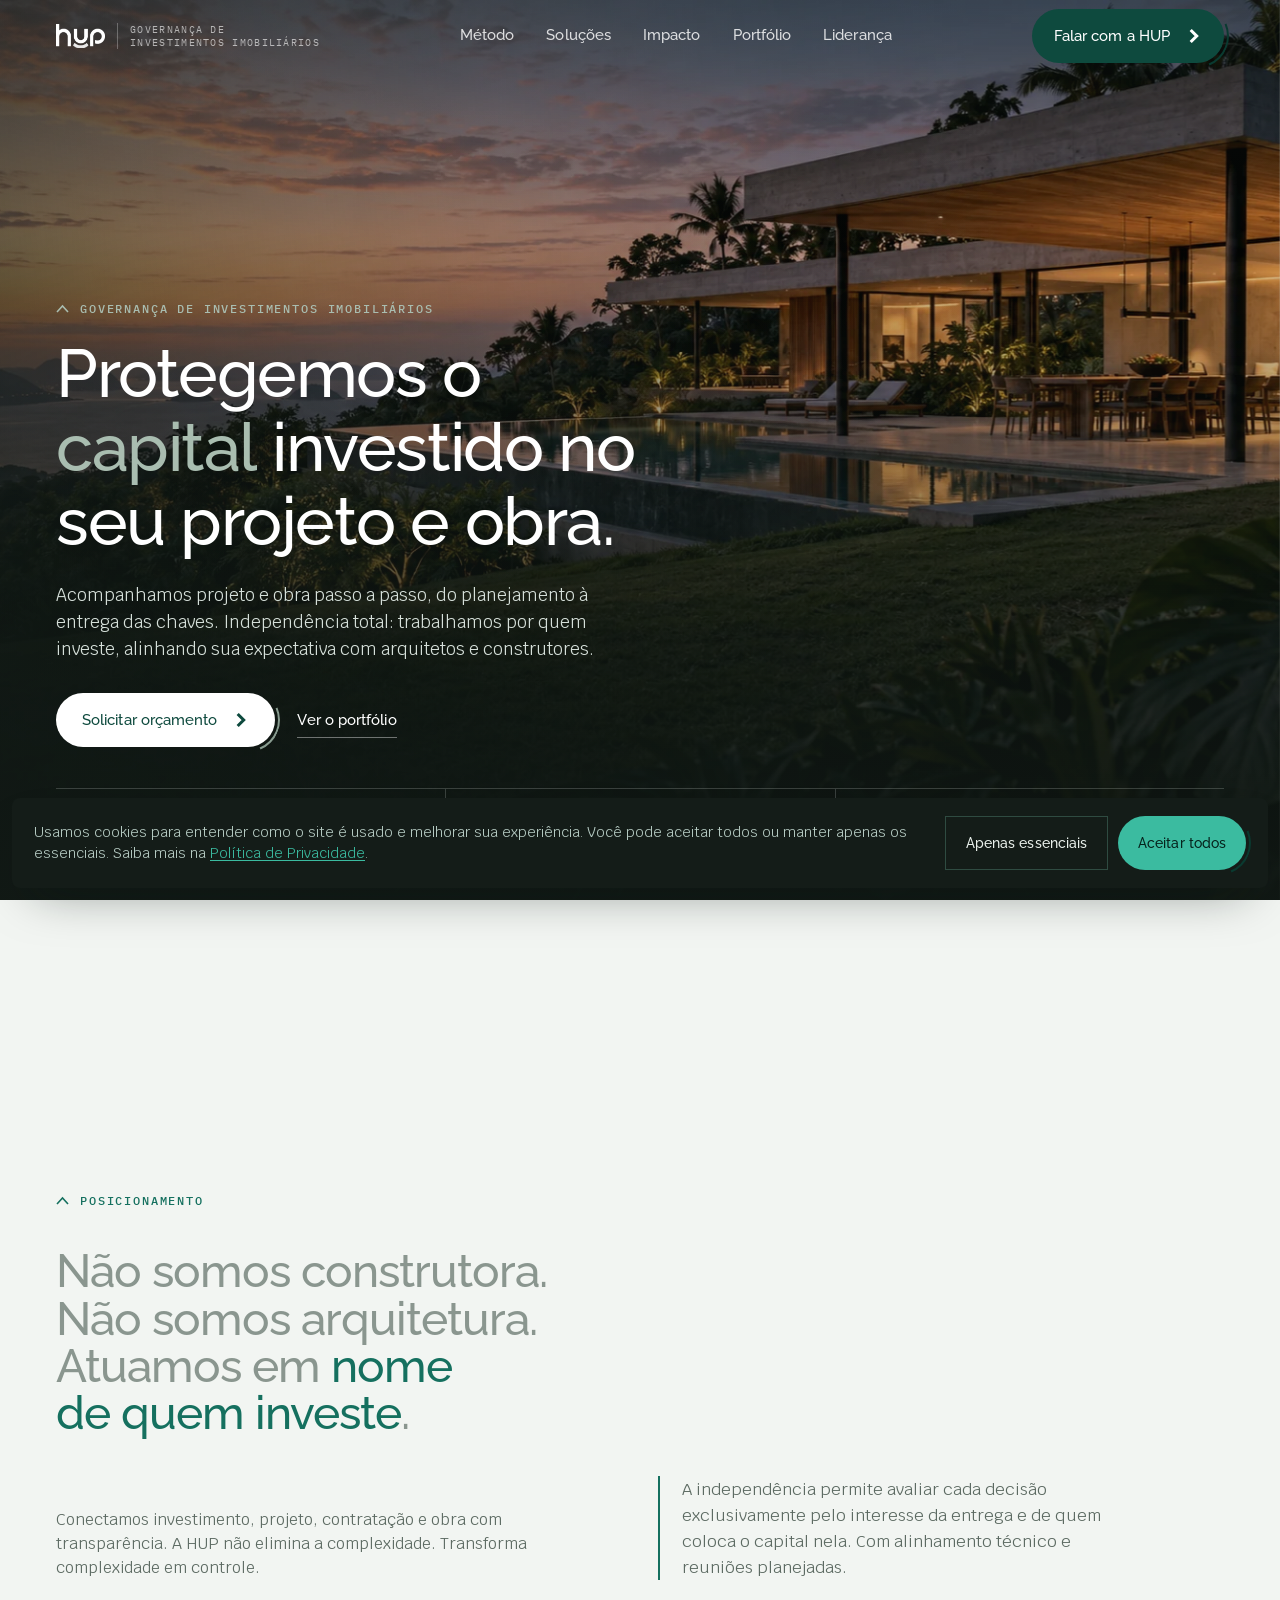
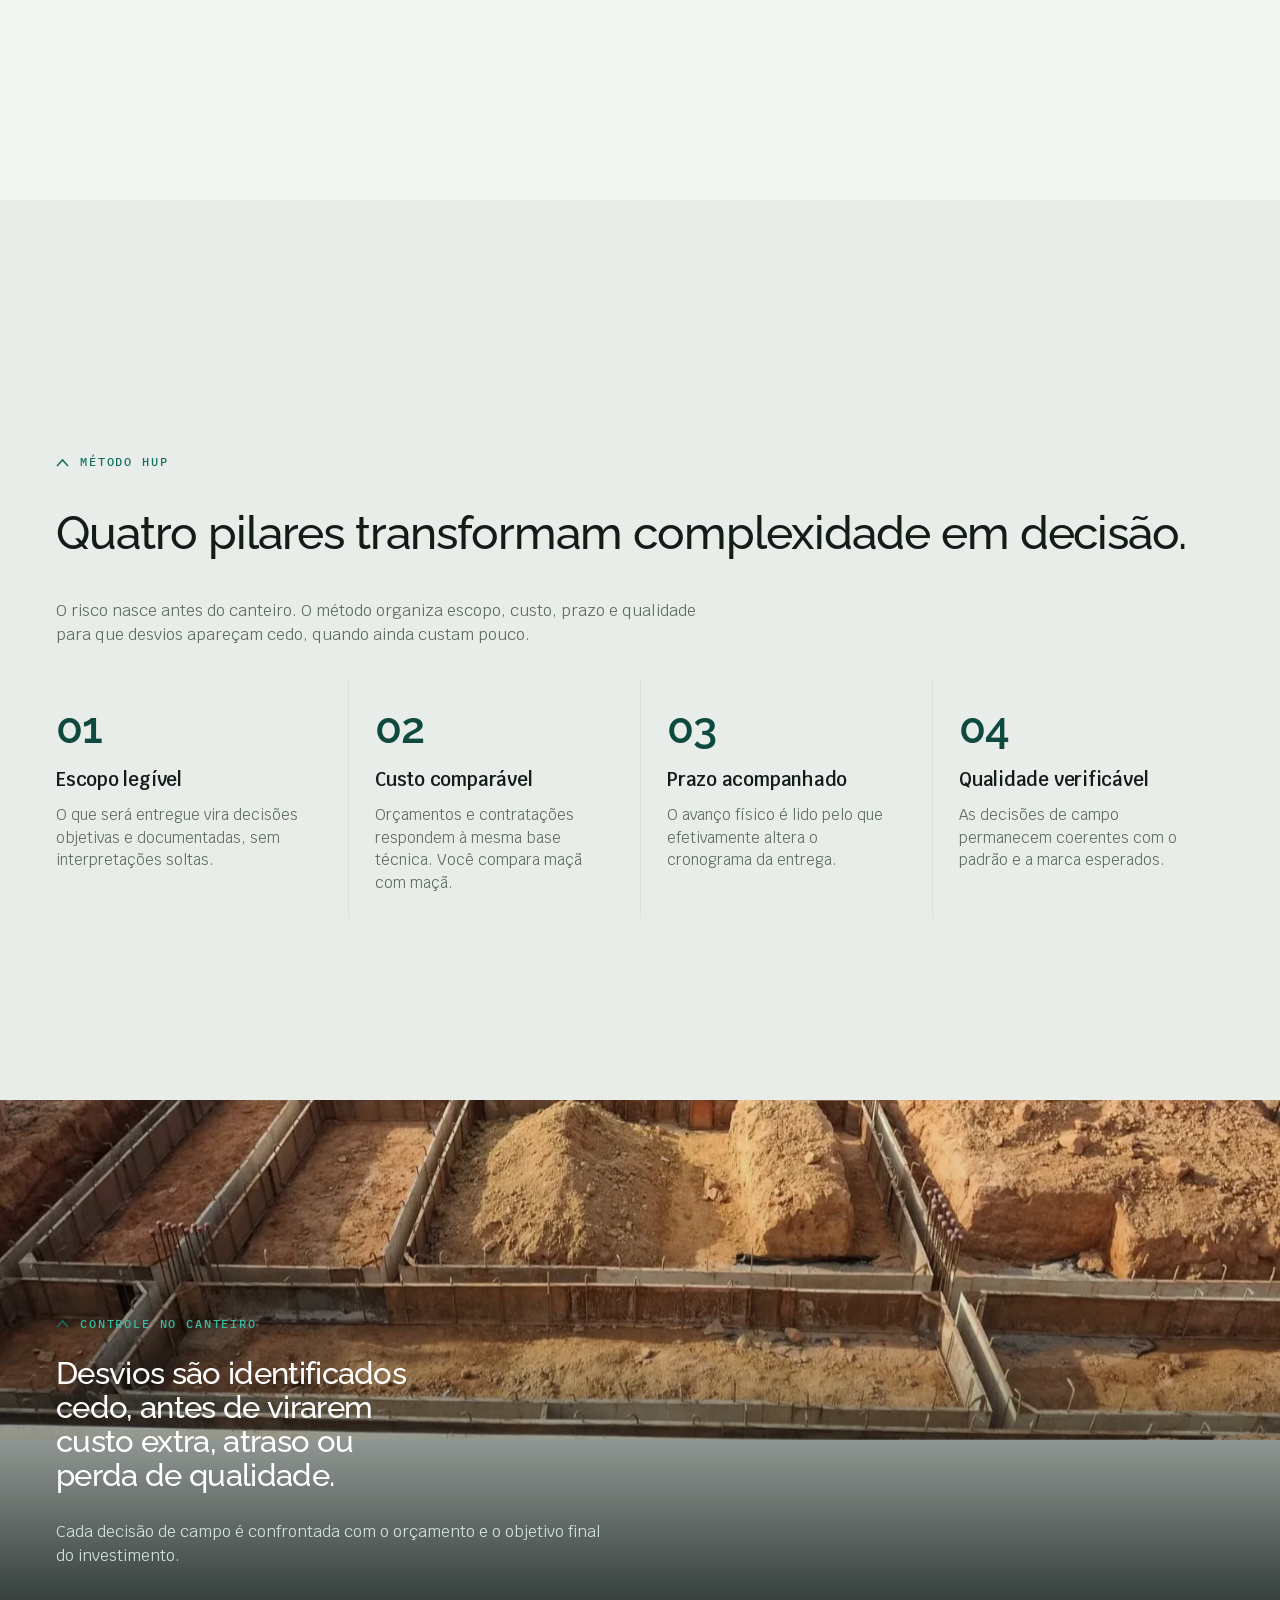
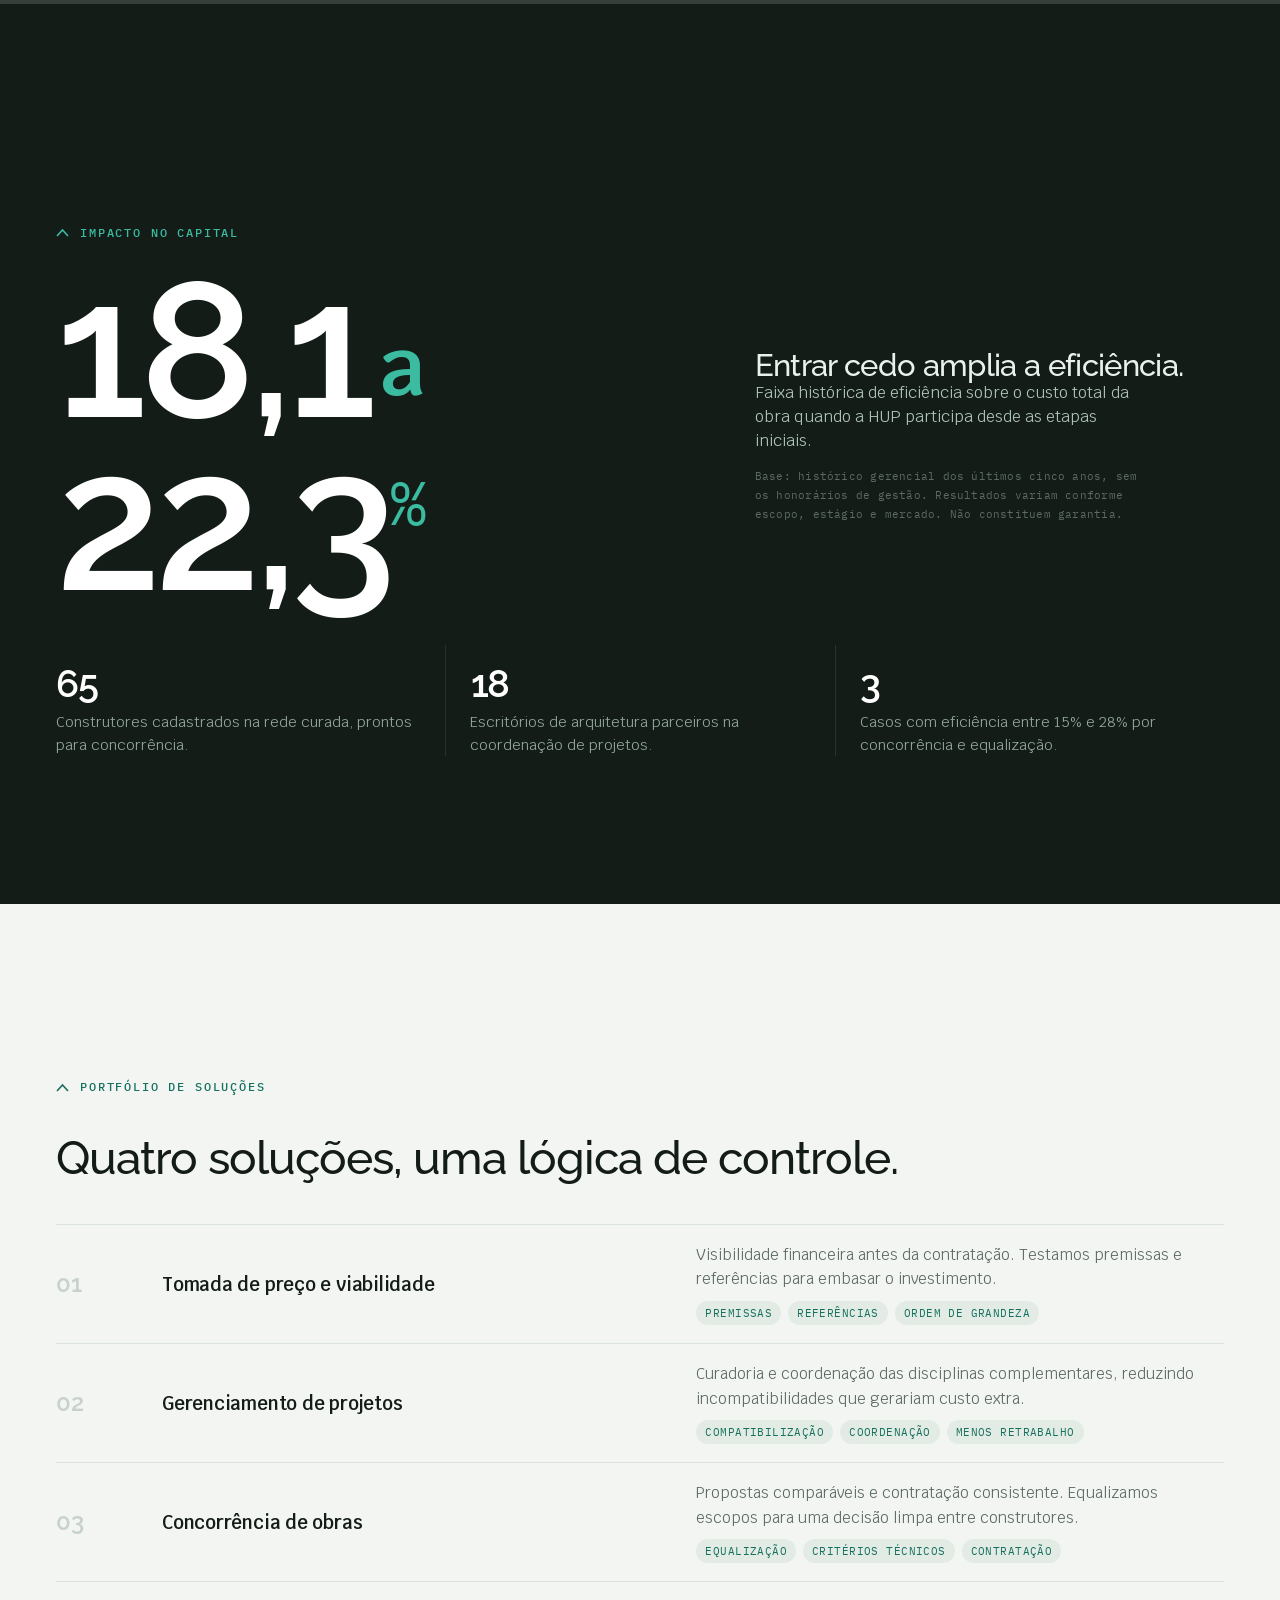
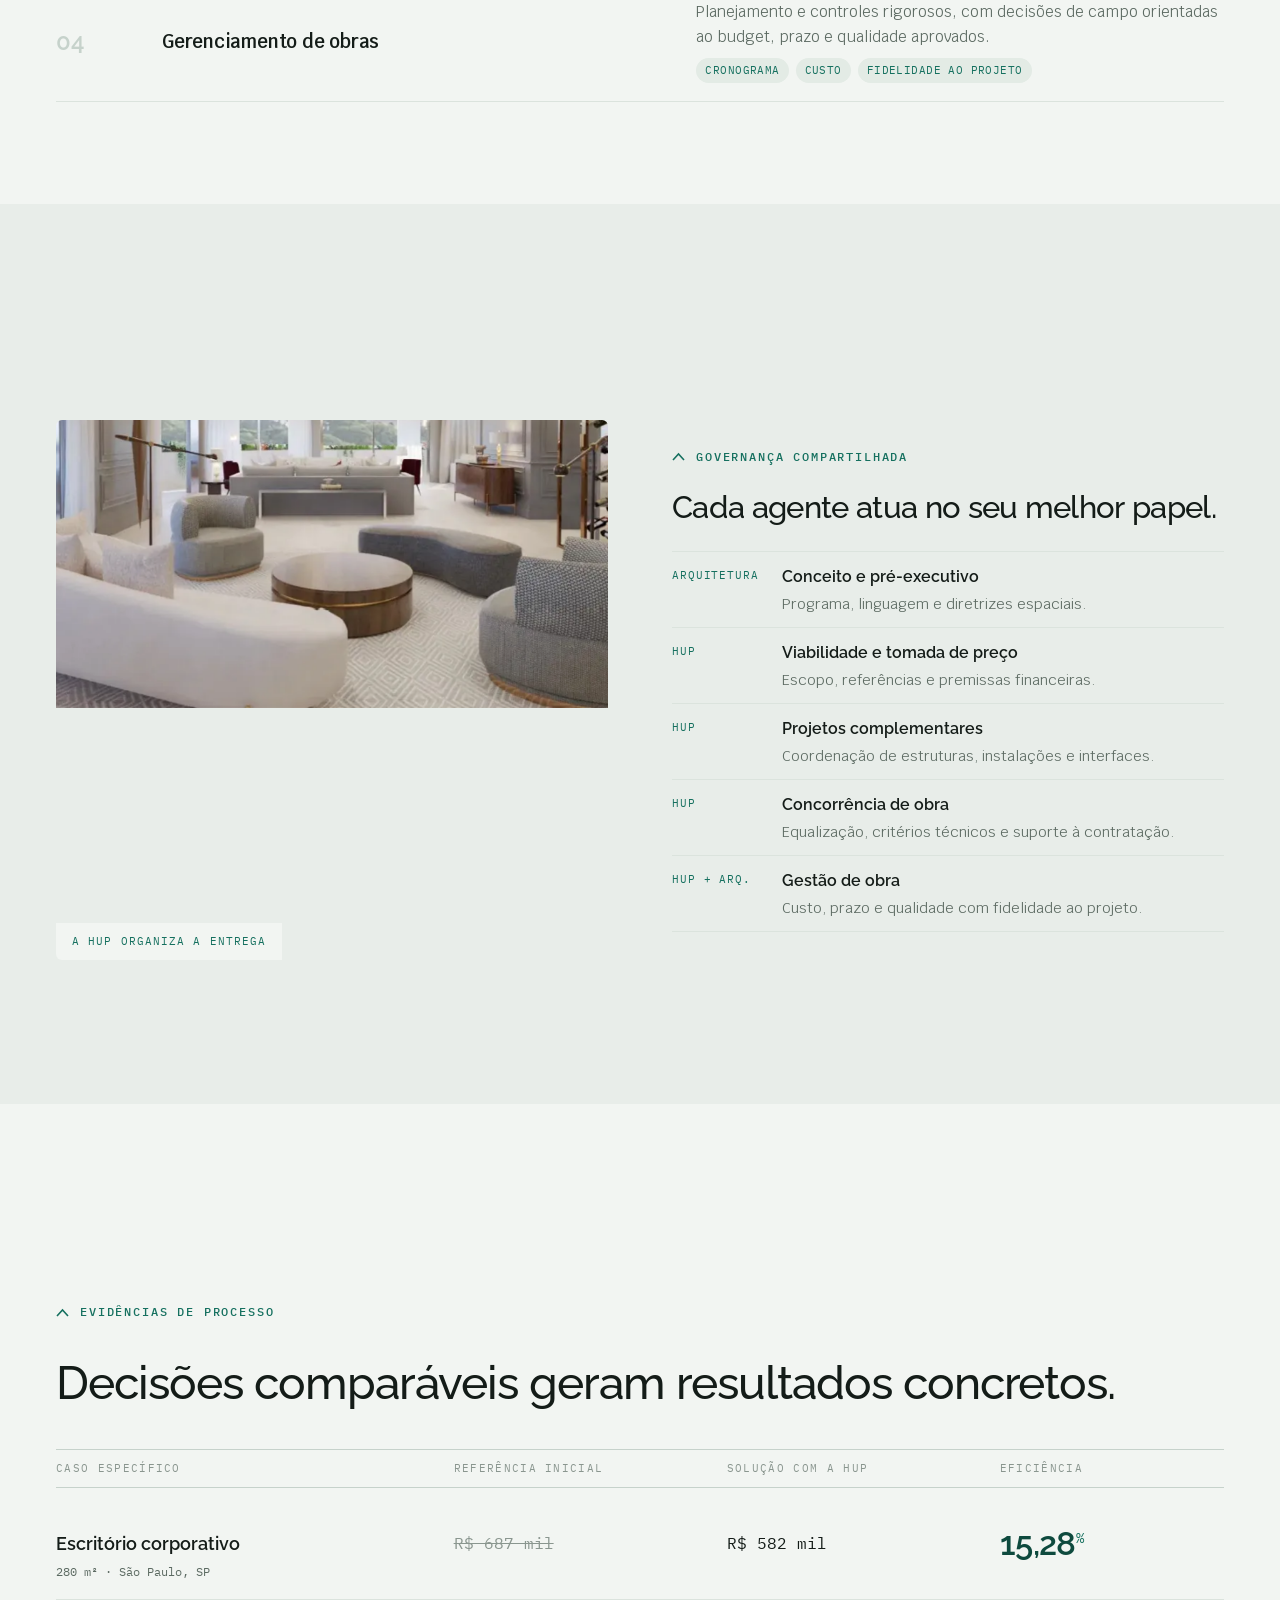
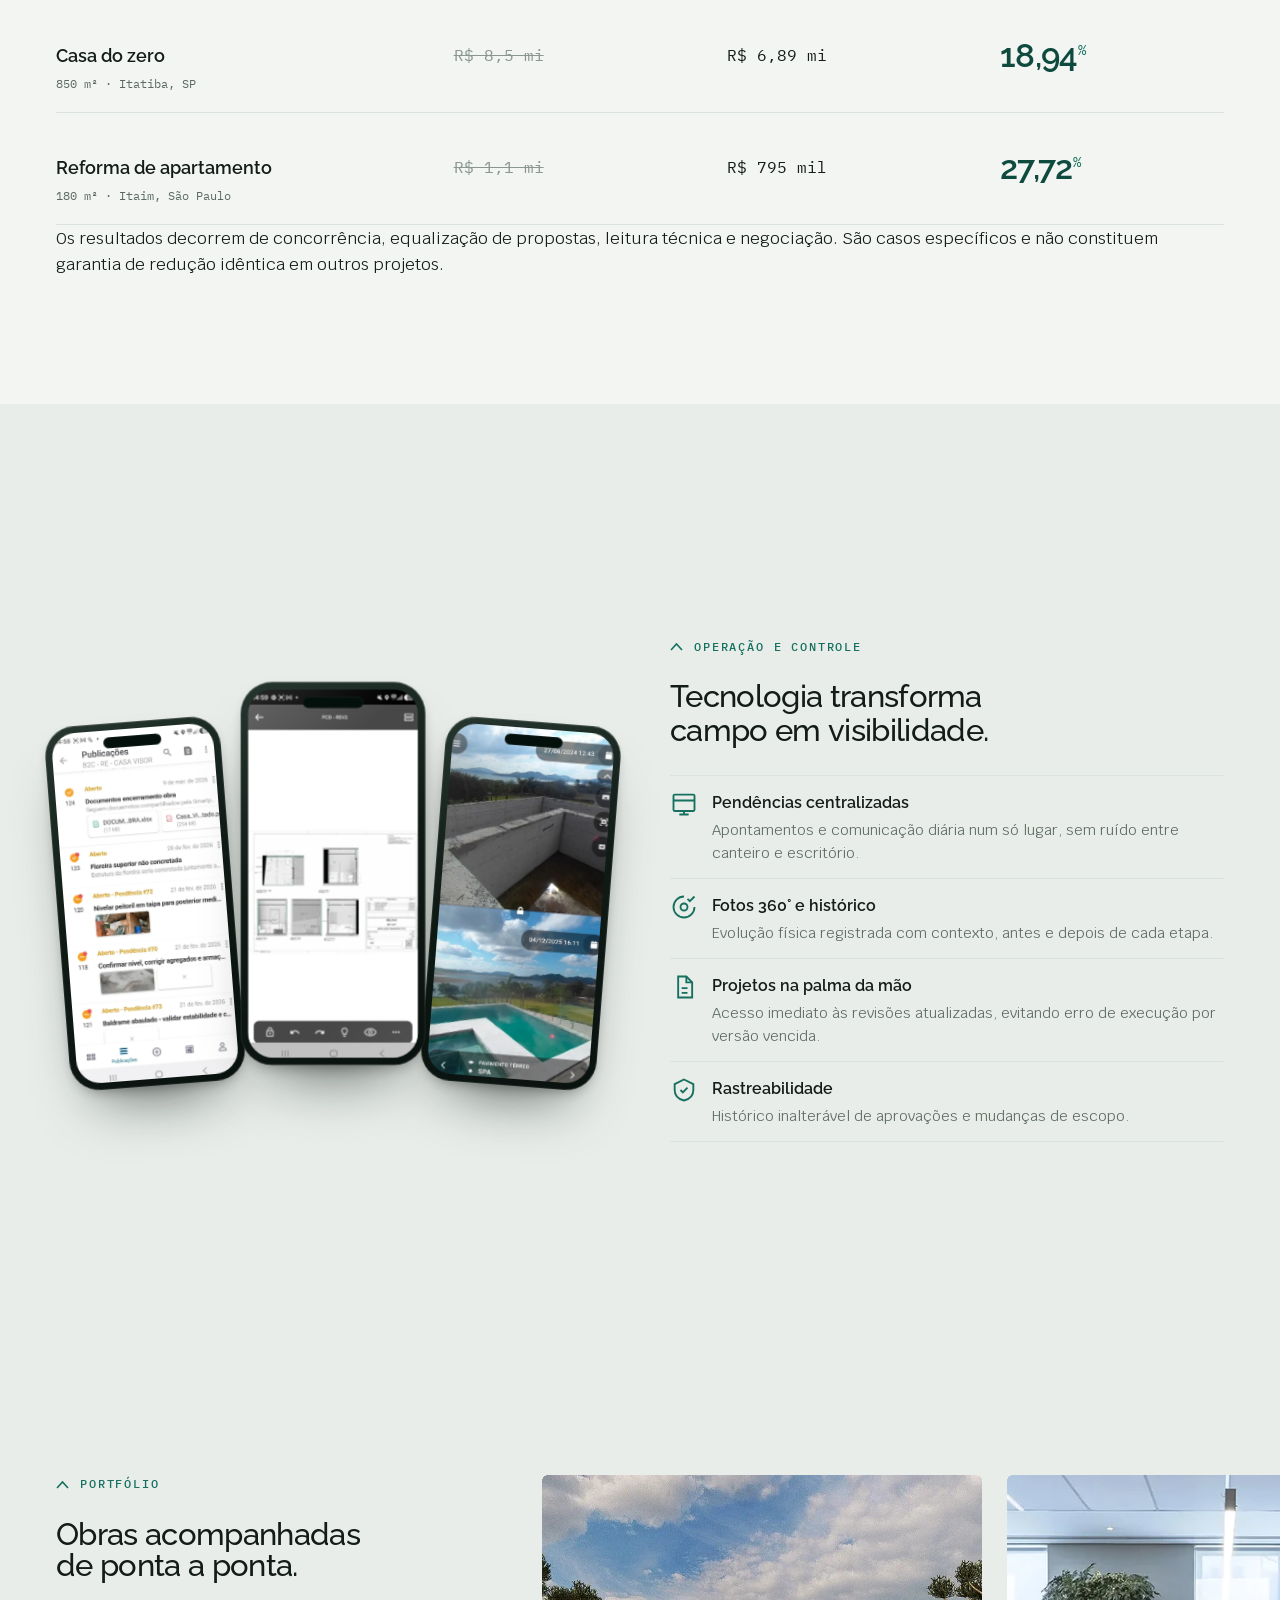
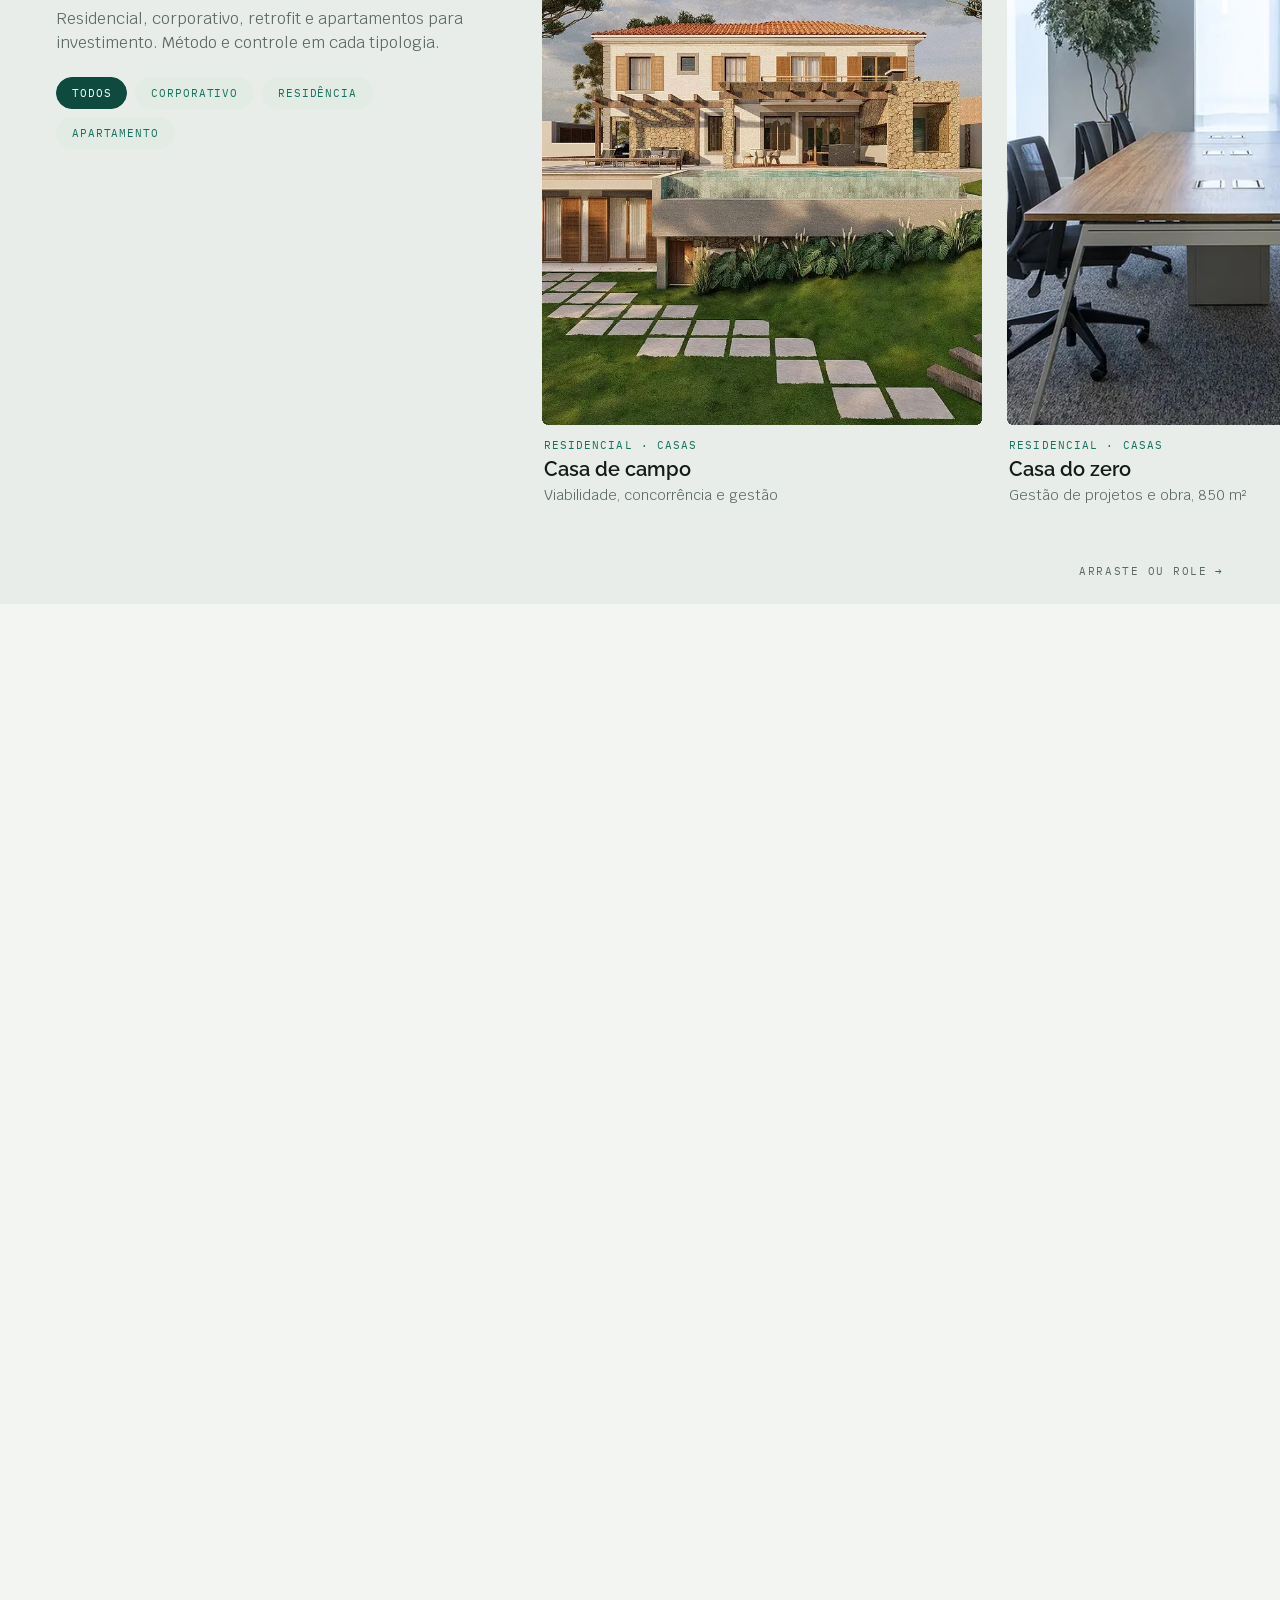
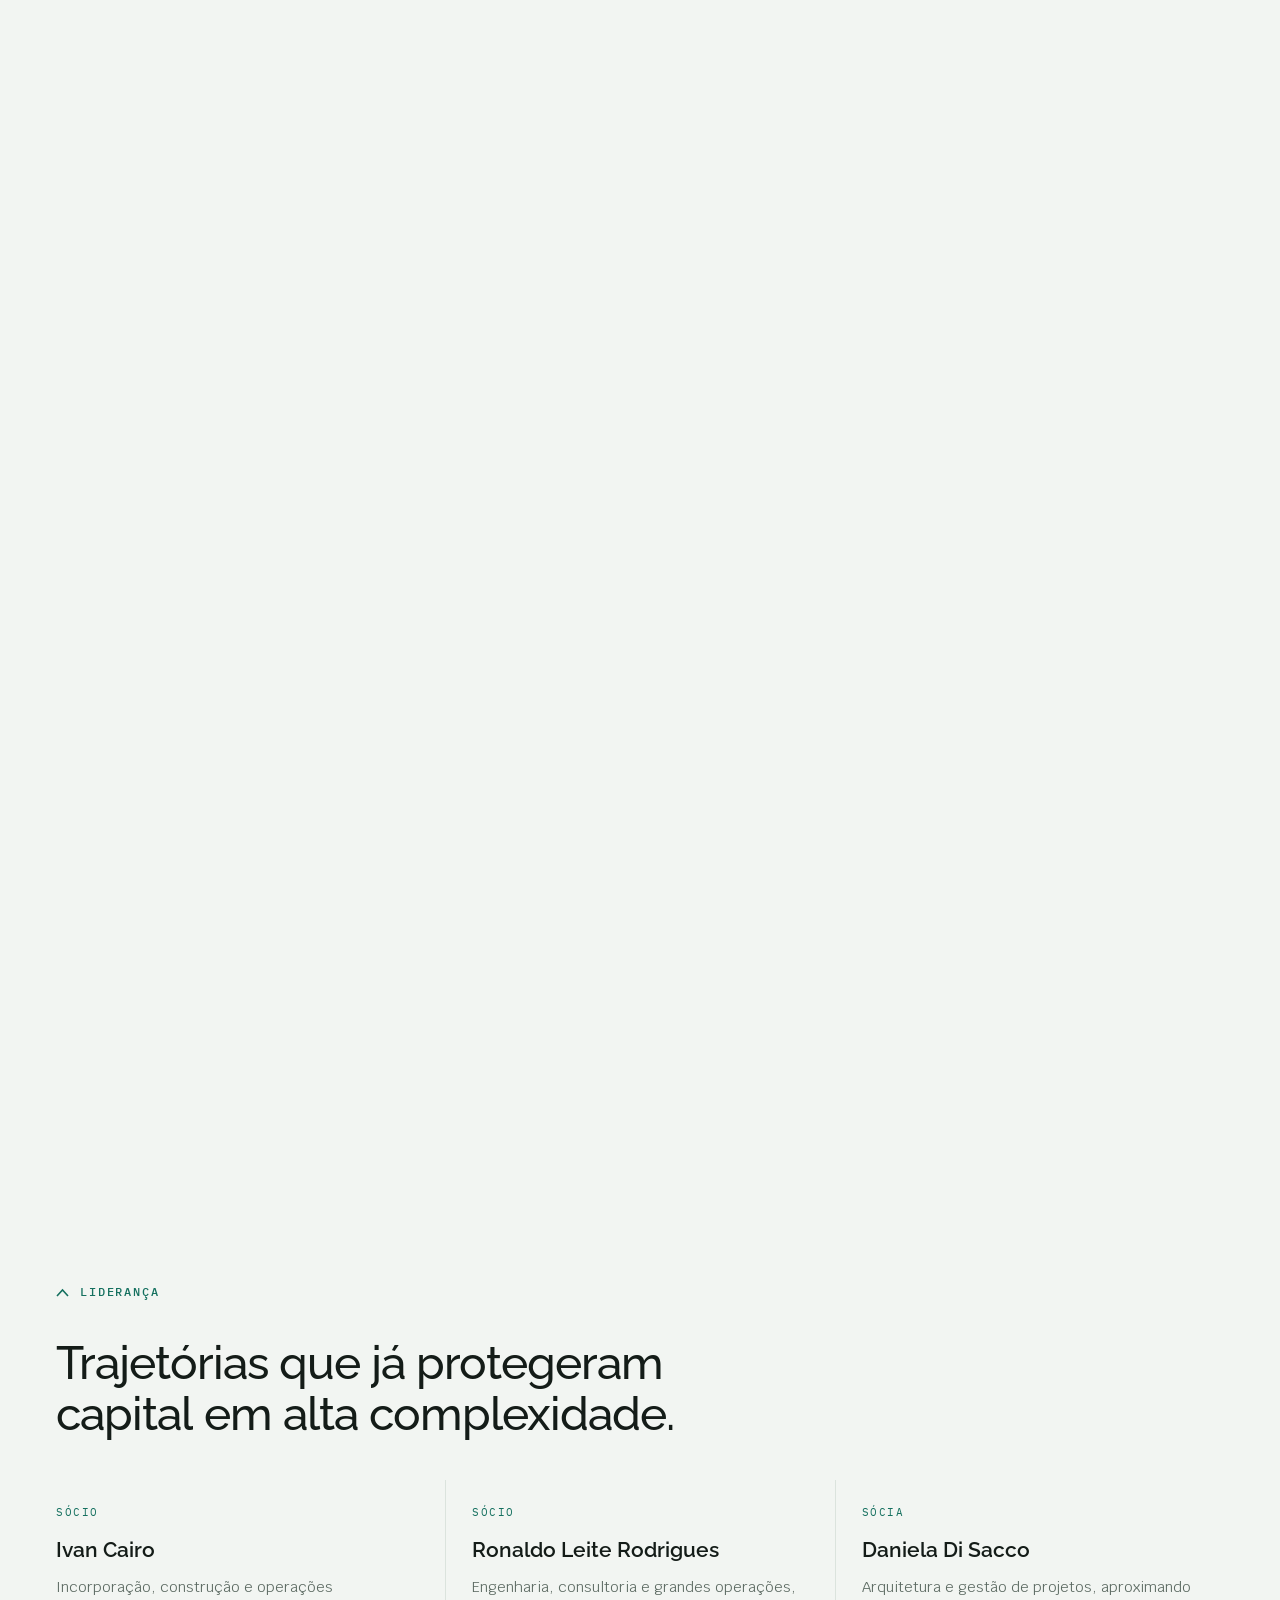
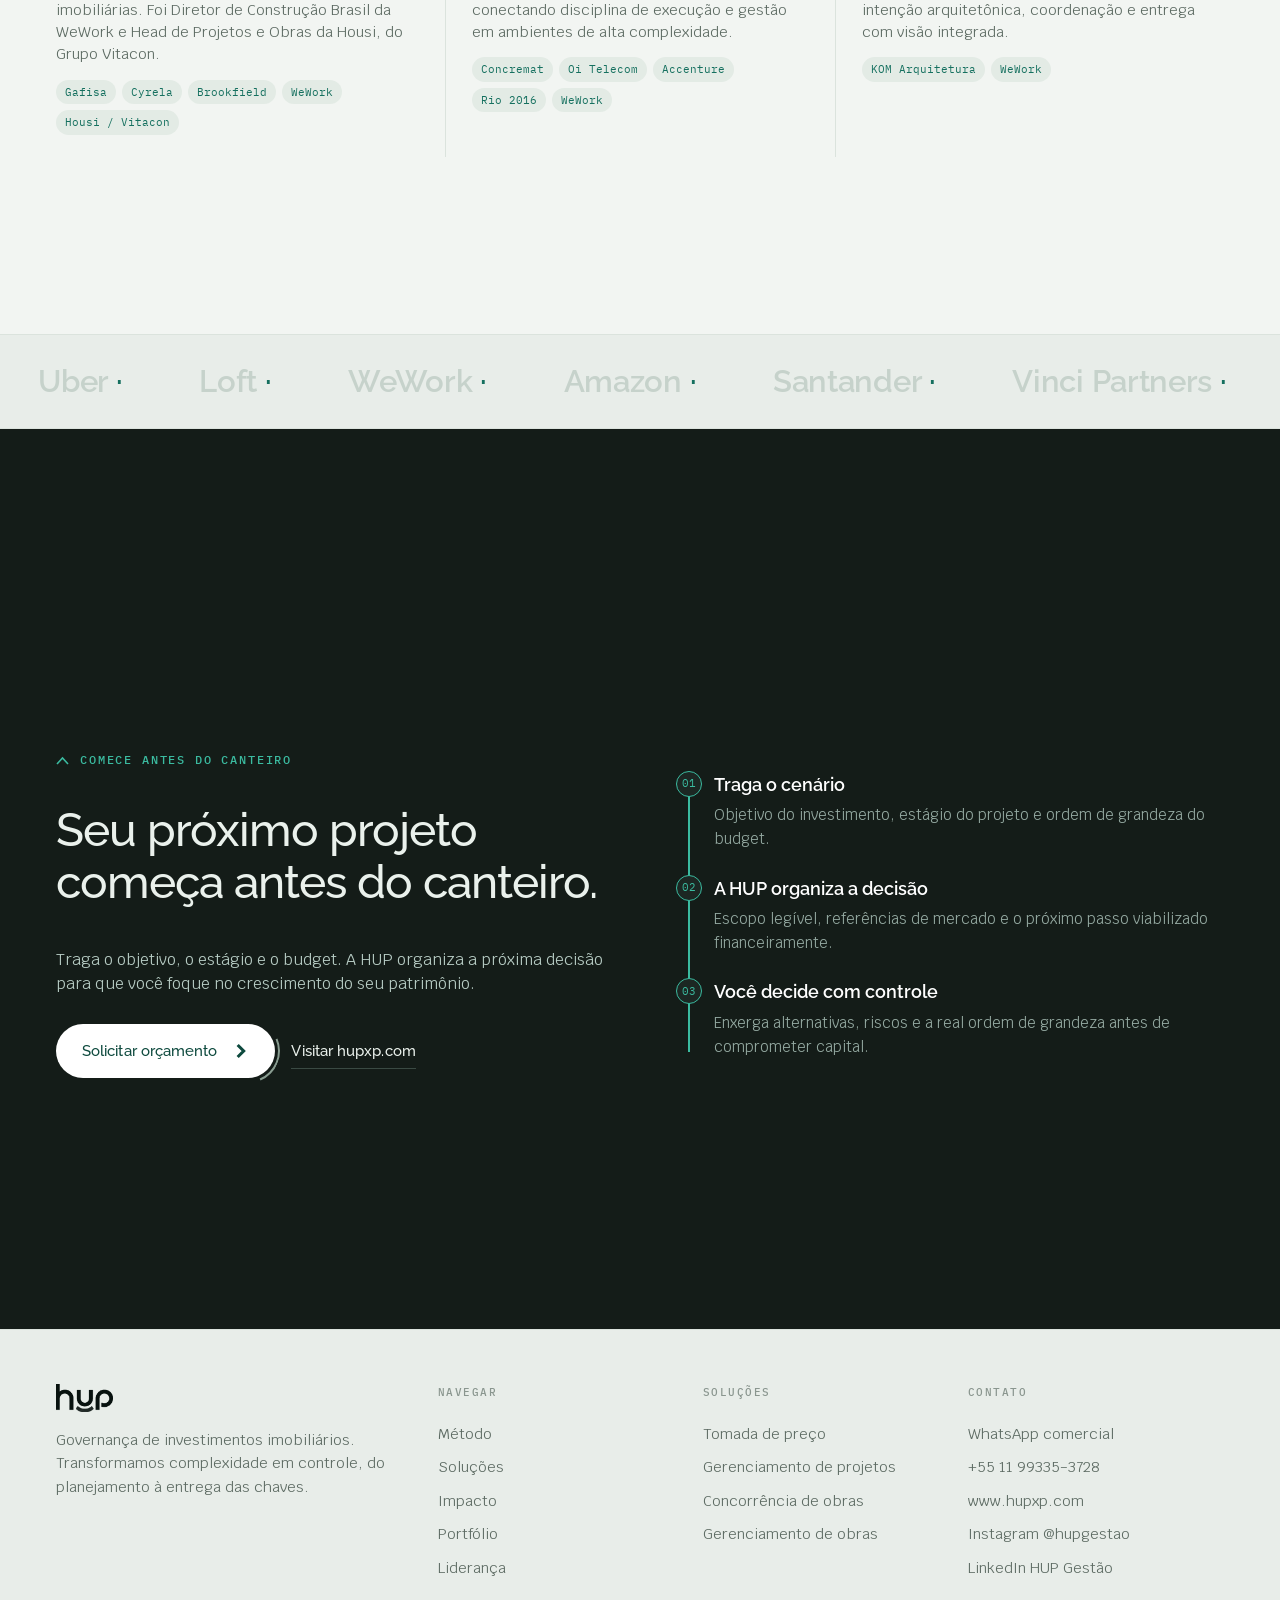
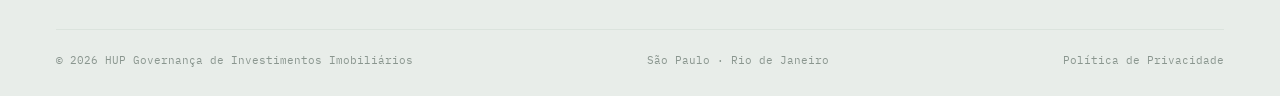
==== commit 483f20c6: "Ajustes HUP: copy hero/posicionamento + filtro de tipo no portfolio - Hero: 'nunca pela construtora'" ====
--- a/deploy-vercel/index.html
+++ b/deploy-vercel/index.html
@@ -84,13 +84,13 @@
     <div class="container inner">
       <p class="eyebrow kick" data-reveal="soft"><svg class="cv" viewBox="0 0 13 9" fill="none" stroke="currentColor" stroke-width="1.6" aria-hidden="true"><path d="M1 8 6.5 2 12 8"/></svg>Governança de investimentos imobiliários</p>
       <h1 class="disp d1" data-hero-h>Protegemos o <span class="gr">capital</span> investido no seu projeto e obra.</h1>
-      <p class="sub" data-reveal>Acompanhamos projeto e obra passo a passo, do planejamento à entrega das chaves. Independência total: trabalhamos por quem investe, nunca pela construtora.</p>
+      <p class="sub" data-reveal>Acompanhamos projeto e obra passo a passo, do planejamento à entrega das chaves. Independência total: trabalhamos por quem investe, alinhando sua expectativa com arquitetos e construtores.</p>
       <div class="actions" data-reveal>
         <button type="button" class="btn" data-cta><span>Solicitar orçamento</span><svg class="arw" viewBox="0 0 12 12" fill="none" stroke="currentColor" stroke-width="1.7" aria-hidden="true"><path d="M3.5 1.5 8 6l-4.5 4.5"/></svg></button>
         <a class="btn ghost" href="#portfolio"><span>Ver o portfólio</span><span class="ln"></span></a>
       </div>
       <div class="creds" data-reveal="soft">
-        <div class="c"><svg class="cv" viewBox="0 0 13 9" fill="none" stroke="currentColor" stroke-width="1.6" aria-hidden="true"><path d="M1 8 6.5 2 12 8"/></svg><span><b>Independência total.</b> Atuamos por quem investe, não pela construtora.</span></div>
+        <div class="c"><svg class="cv" viewBox="0 0 13 9" fill="none" stroke="currentColor" stroke-width="1.6" aria-hidden="true"><path d="M1 8 6.5 2 12 8"/></svg><span><b>Independência total.</b> Alinhamos sua expectativa com arquitetos e construtores.</span></div>
         <div class="c"><svg class="cv" viewBox="0 0 13 9" fill="none" stroke="currentColor" stroke-width="1.6" aria-hidden="true"><path d="M1 8 6.5 2 12 8"/></svg><span><b>18,1% a 22,3%</b> de eficiência quando entramos desde o início.</span></div>
         <div class="c"><svg class="cv" viewBox="0 0 13 9" fill="none" stroke="currentColor" stroke-width="1.6" aria-hidden="true"><path d="M1 8 6.5 2 12 8"/></svg><span><b>Rede curada</b> de 65 construtores e 18 escritórios de arquitetura.</span></div>
       </div>
@@ -109,7 +109,7 @@
     </h2>
     <div class="foot">
       <p class="lede" data-reveal>Conectamos investimento, projeto, contratação e obra com transparência. A HUP não elimina a complexidade. Transforma complexidade em controle.</p>
-      <p class="note" data-reveal>A independência permite avaliar cada decisão exclusivamente pelo interesse da entrega e de quem coloca o capital nela. Sem comissão de fornecedor, sem agenda escondida.</p>
+      <p class="note" data-reveal>A independência permite avaliar cada decisão exclusivamente pelo interesse da entrega e de quem coloca o capital nela. Com alinhamento técnico e reuniões planejadas.</p>
     </div>
   </div>
 </section>
@@ -247,28 +247,34 @@
         <p class="eyebrow" data-reveal="soft"><svg class="cv" viewBox="0 0 13 9" fill="none" stroke="currentColor" stroke-width="1.6" aria-hidden="true"><path d="M1 8 6.5 2 12 8"/></svg>Portfólio</p>
         <h2 class="disp d3" data-reveal="soft">Obras acompanhadas de ponta a ponta.</h2>
         <p class="lede" data-reveal style="margin-top:18px">Residencial, corporativo, retrofit e apartamentos para investimento. Método e controle em cada tipologia.</p>
-      </div>
-      <button class="pcard" data-gallery="assets/img/portfolio/residencial-serra.webp" data-title="Casa de campo · condomínio fechado" data-city="Interior de São Paulo">
+        <div class="pf-filter" data-pf-filter data-reveal role="group" aria-label="Filtrar portfólio por tipo de obra">
+          <button type="button" class="pf-f is-active" data-filter="all" aria-pressed="true">Todos</button>
+          <button type="button" class="pf-f" data-filter="corporativo" aria-pressed="false">Corporativo</button>
+          <button type="button" class="pf-f" data-filter="residencia" aria-pressed="false">Residência</button>
+          <button type="button" class="pf-f" data-filter="apartamento" aria-pressed="false">Apartamento</button>
+        </div>
+      </div>
+      <button class="pcard" data-type="residencia" data-gallery="assets/img/portfolio/residencial-serra.webp" data-title="Casa de campo · condomínio fechado" data-city="Interior de São Paulo">
         <span class="cover"><span class="idx">01</span><img src="assets/img/portfolio/residencial-serra.webp" alt="Residência de campo em condomínio de alto padrão"><span class="zoom" aria-hidden="true">+</span></span>
         <span class="meta"><span class="city">Residencial · casas</span><h3>Casa de campo</h3><span class="scope">Viabilidade, concorrência e gestão</span></span>
       </button>
-      <button class="pcard" data-gallery="assets/img/portfolio/residencial-casa.webp" data-title="Casa do zero" data-city="Itatiba, SP">
+      <button class="pcard" data-type="residencia" data-gallery="assets/img/portfolio/residencial-casa.webp" data-title="Casa do zero" data-city="Itatiba, SP">
         <span class="cover"><span class="idx">02</span><img src="assets/img/portfolio/residencial-casa.webp" alt="Casa contemporânea de alto padrão com piscina"><span class="zoom" aria-hidden="true">+</span></span>
         <span class="meta"><span class="city">Residencial · casas</span><h3>Casa do zero</h3><span class="scope">Gestão de projetos e obra, 850 m²</span></span>
       </button>
-      <button class="pcard" data-gallery="assets/img/portfolio/reforma-apto.webp" data-title="Reforma de alto padrão" data-city="Itaim, São Paulo">
+      <button class="pcard" data-type="apartamento" data-gallery="assets/img/portfolio/reforma-apto.webp" data-title="Reforma de alto padrão" data-city="Itaim, São Paulo">
         <span class="cover"><span class="idx">03</span><img src="assets/img/portfolio/reforma-apto.webp" alt="Sala de estar de apartamento reformado em alto padrão"><span class="zoom" aria-hidden="true">+</span></span>
         <span class="meta"><span class="city">Residencial · reformas</span><h3>Reforma de apto</h3><span class="scope">Gestão de obra e concorrência</span></span>
       </button>
-      <button class="pcard" data-gallery="assets/img/portfolio/corporativo.webp" data-title="Columbia · escritório corporativo" data-city="São Paulo, SP">
+      <button class="pcard" data-type="corporativo" data-gallery="assets/img/portfolio/corporativo.webp" data-title="Columbia · escritório corporativo" data-city="São Paulo, SP">
         <span class="cover"><span class="idx">04</span><img src="assets/img/portfolio/corporativo.webp" alt="Escritório corporativo entregue sob gestão da HUP"><span class="zoom" aria-hidden="true">+</span></span>
         <span class="meta"><span class="city">Corporativo</span><h3>Columbia</h3><span class="scope">Implantação com operação preservada</span></span>
       </button>
-      <button class="pcard" data-gallery="assets/img/portfolio/comercial.webp" data-title="Operação comercial · retrofit" data-city="São Paulo, SP">
+      <button class="pcard" data-type="corporativo" data-gallery="assets/img/portfolio/comercial.webp" data-title="Operação comercial · retrofit" data-city="São Paulo, SP">
         <span class="cover"><span class="idx">05</span><img src="assets/img/portfolio/comercial.webp" alt="Ambiente comercial em retrofit de alto padrão"><span class="zoom" aria-hidden="true">+</span></span>
         <span class="meta"><span class="city">Corporativo · retrofit</span><h3>Operação comercial</h3><span class="scope">Reforma com cronograma respeitado</span></span>
       </button>
-      <button class="pcard" data-gallery="assets/img/portfolio/shortstay.webp" data-title="Short stay para renda" data-city="Vila Clementino, SP">
+      <button class="pcard" data-type="apartamento" data-gallery="assets/img/portfolio/shortstay.webp" data-title="Short stay para renda" data-city="Vila Clementino, SP">
         <span class="cover"><span class="idx">06</span><img src="assets/img/portfolio/shortstay.webp" alt="Studio para investimento pronto para operar e gerar renda"><span class="zoom" aria-hidden="true">+</span></span>
         <span class="meta"><span class="city">Apartamentos para renda</span><h3>Short stay</h3><span class="scope">Da chave à unidade pronta para operar</span></span>
       </button>
--- a/deploy-vercel/assets/css/styles.css
+++ b/deploy-vercel/assets/css/styles.css
@@ -340,6 +340,11 @@
 .pcard .meta .scope{color:var(--muted);font-size:.88rem;display:-webkit-box;-webkit-line-clamp:2;-webkit-box-orient:vertical;overflow:hidden}
 .pf-hint{position:absolute;right:var(--pad);bottom:24px;z-index:3;font-family:var(--mono);font-size:11px;letter-spacing:.14em;text-transform:uppercase;color:var(--muted);display:flex;gap:8px;align-items:center}
 .pf-hint .ar{color:var(--green)}
+.pf-filter{display:flex;flex-wrap:wrap;gap:8px;margin-top:22px}
+.pf-f{font-family:var(--mono);font-size:11px;letter-spacing:.08em;text-transform:uppercase;color:var(--green);background:var(--sage-soft);border:1px solid transparent;padding:8px 15px;border-radius:100px;transition:background .3s,color .3s,border-color .3s}
+.pf-f:hover{border-color:var(--line-2)}
+.pf-f.is-active{background:var(--forest);color:#fff;border-color:var(--forest)}
+.pcard.is-hidden{display:none}
 @media(max-width:900px){
   .pf-scene{min-height:auto;padding:var(--sec) 0}
   .pf-sticky{overflow:visible;background:transparent}
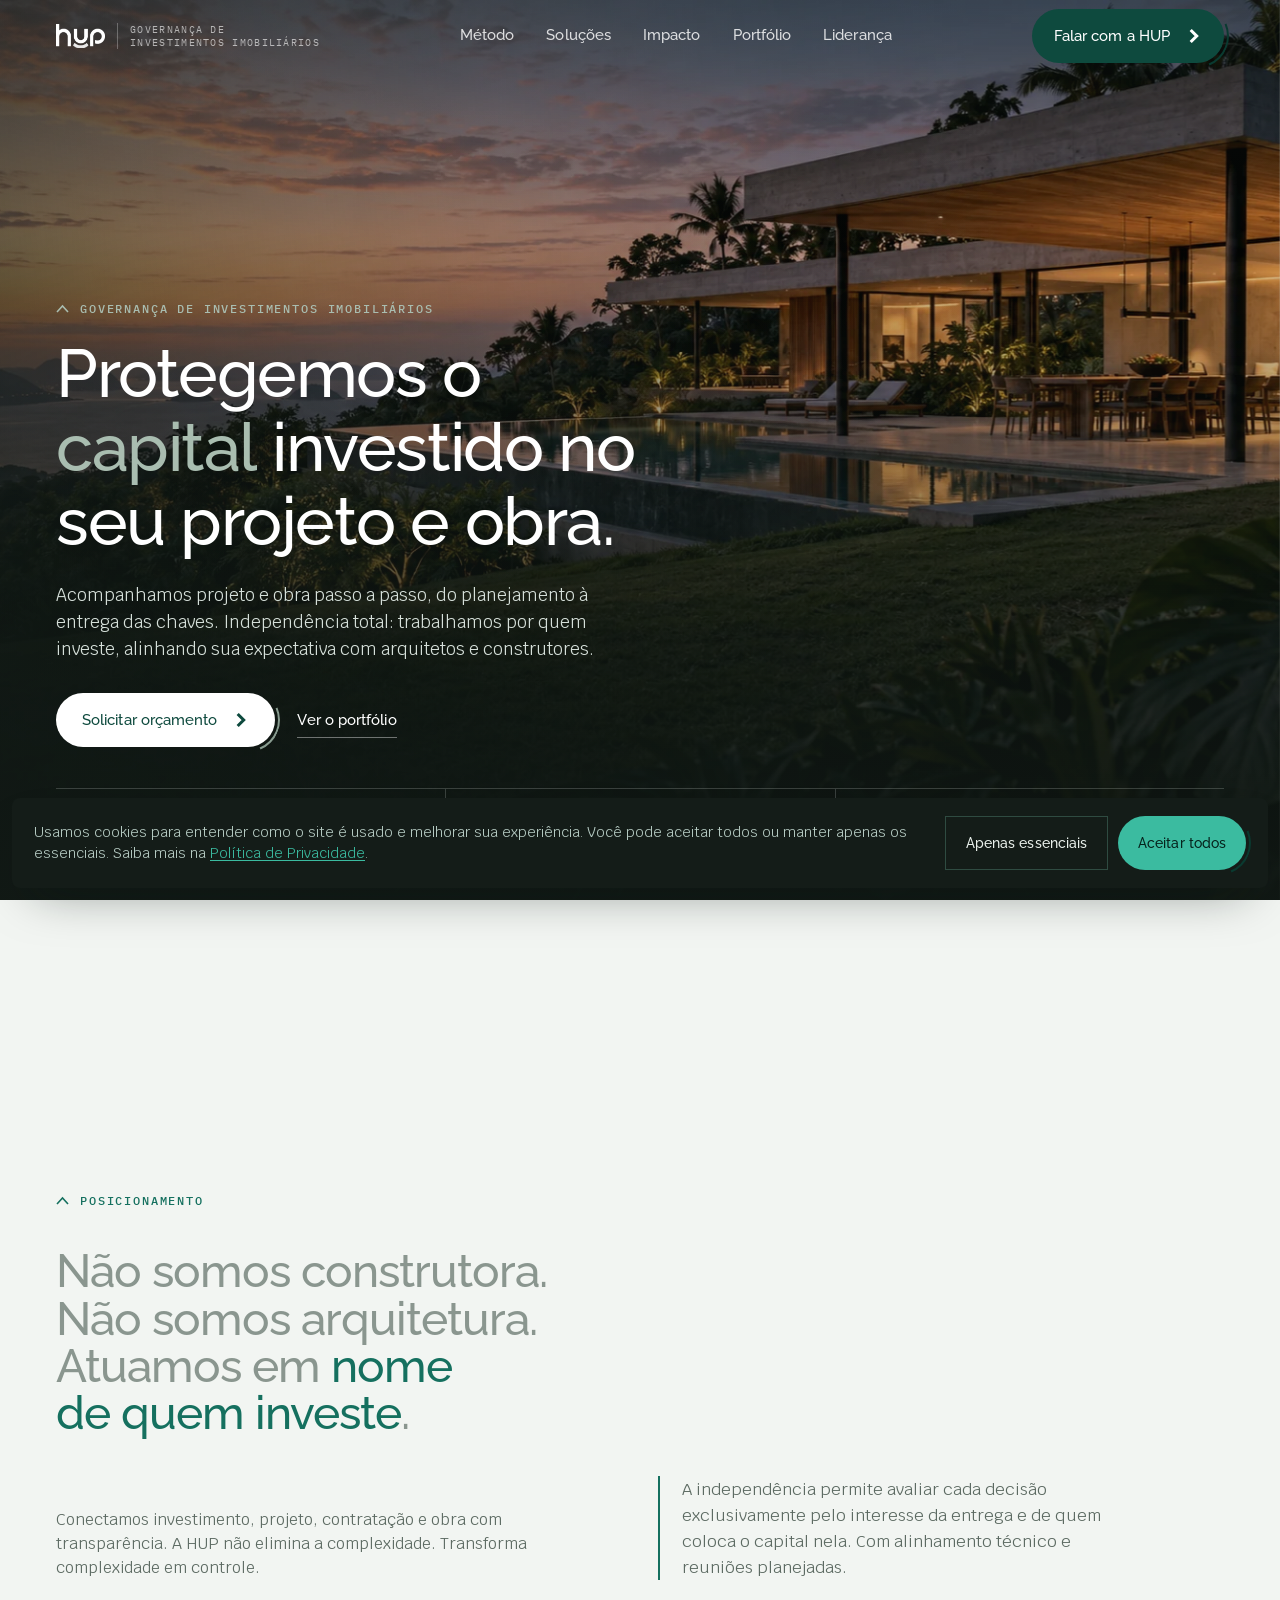
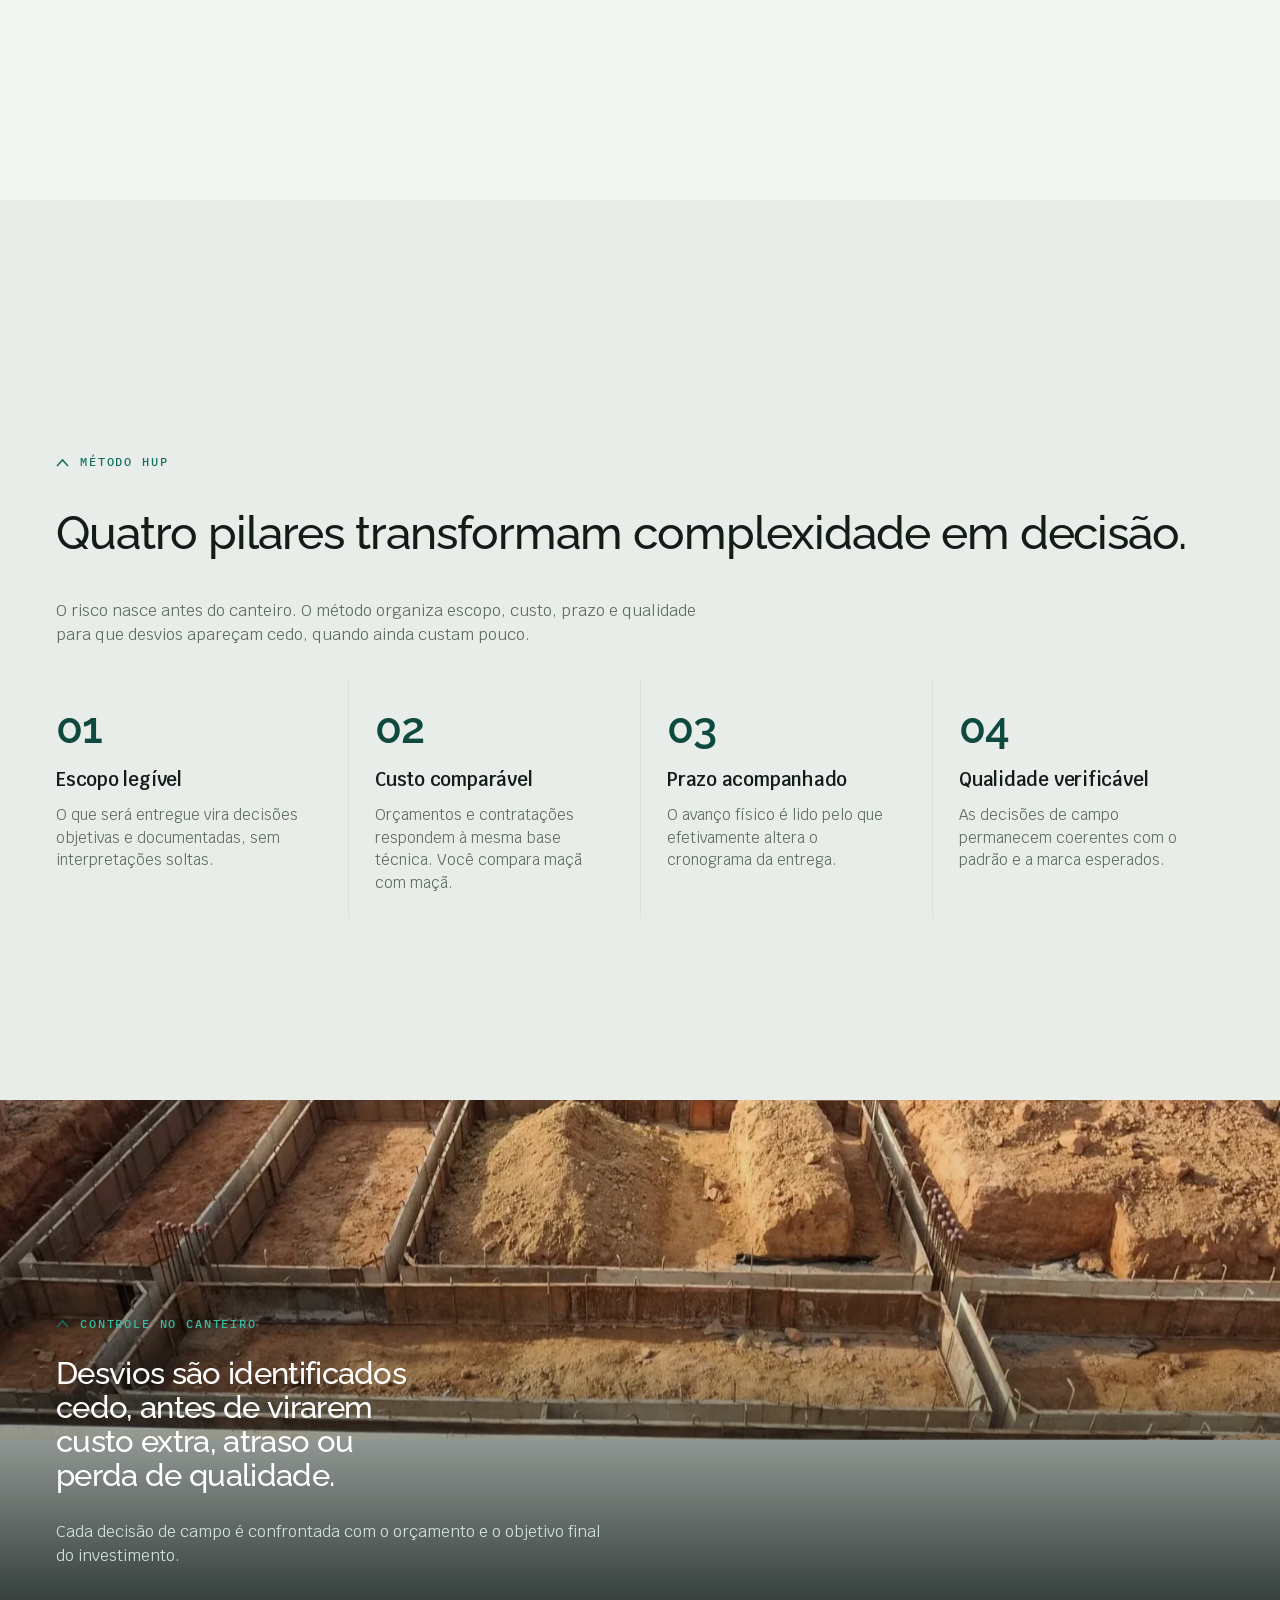
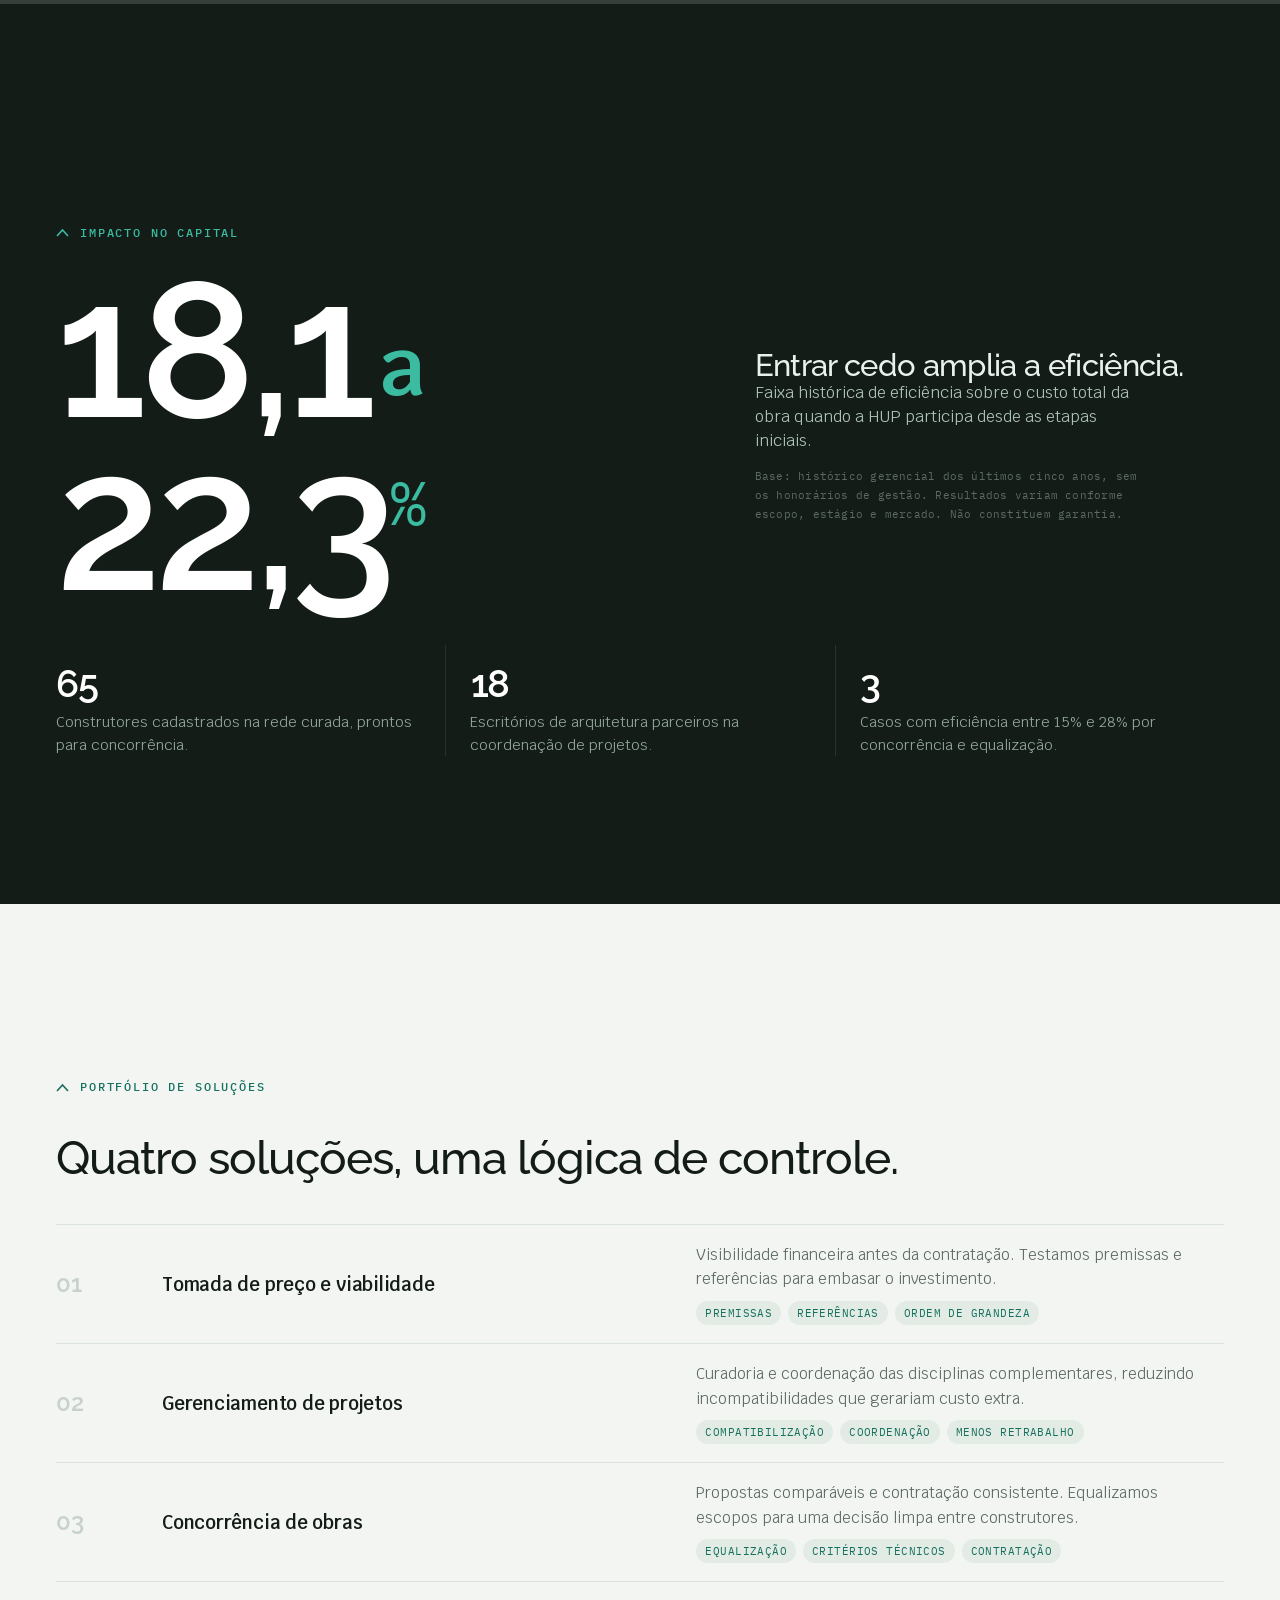
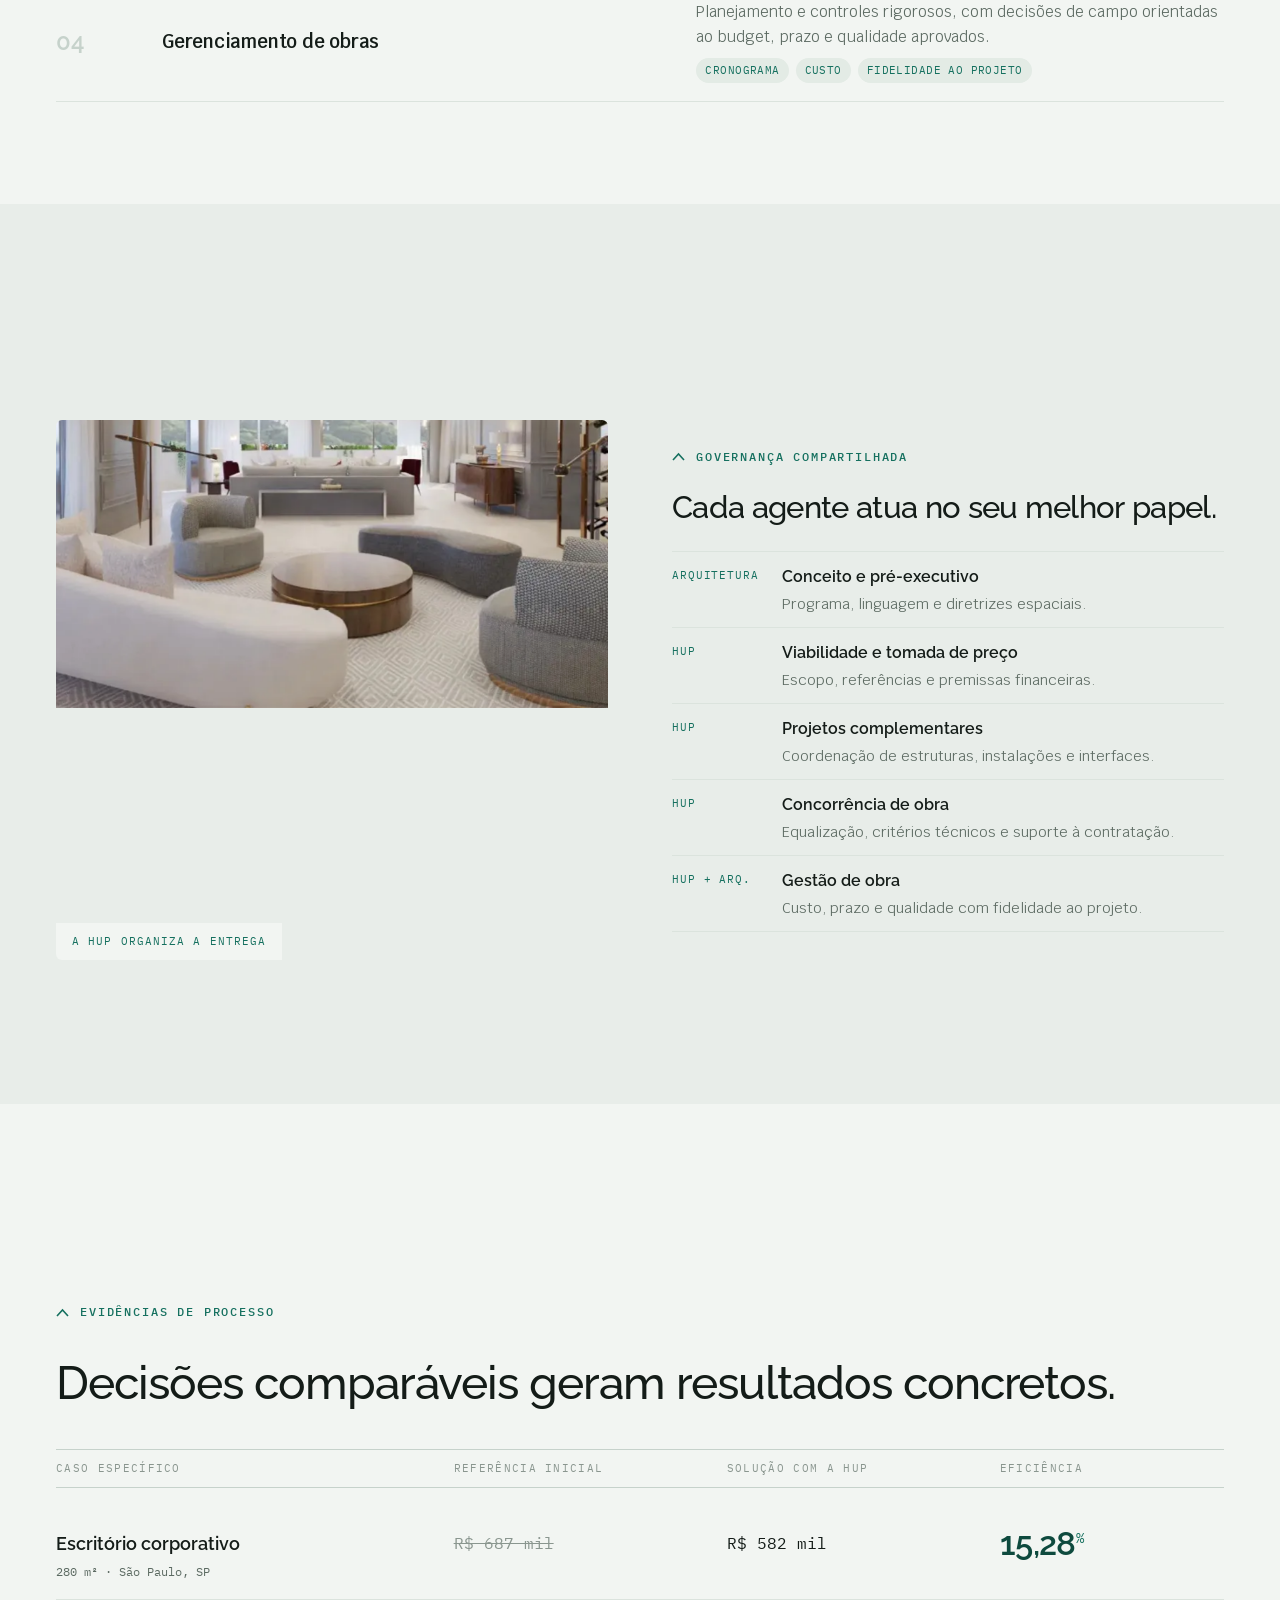
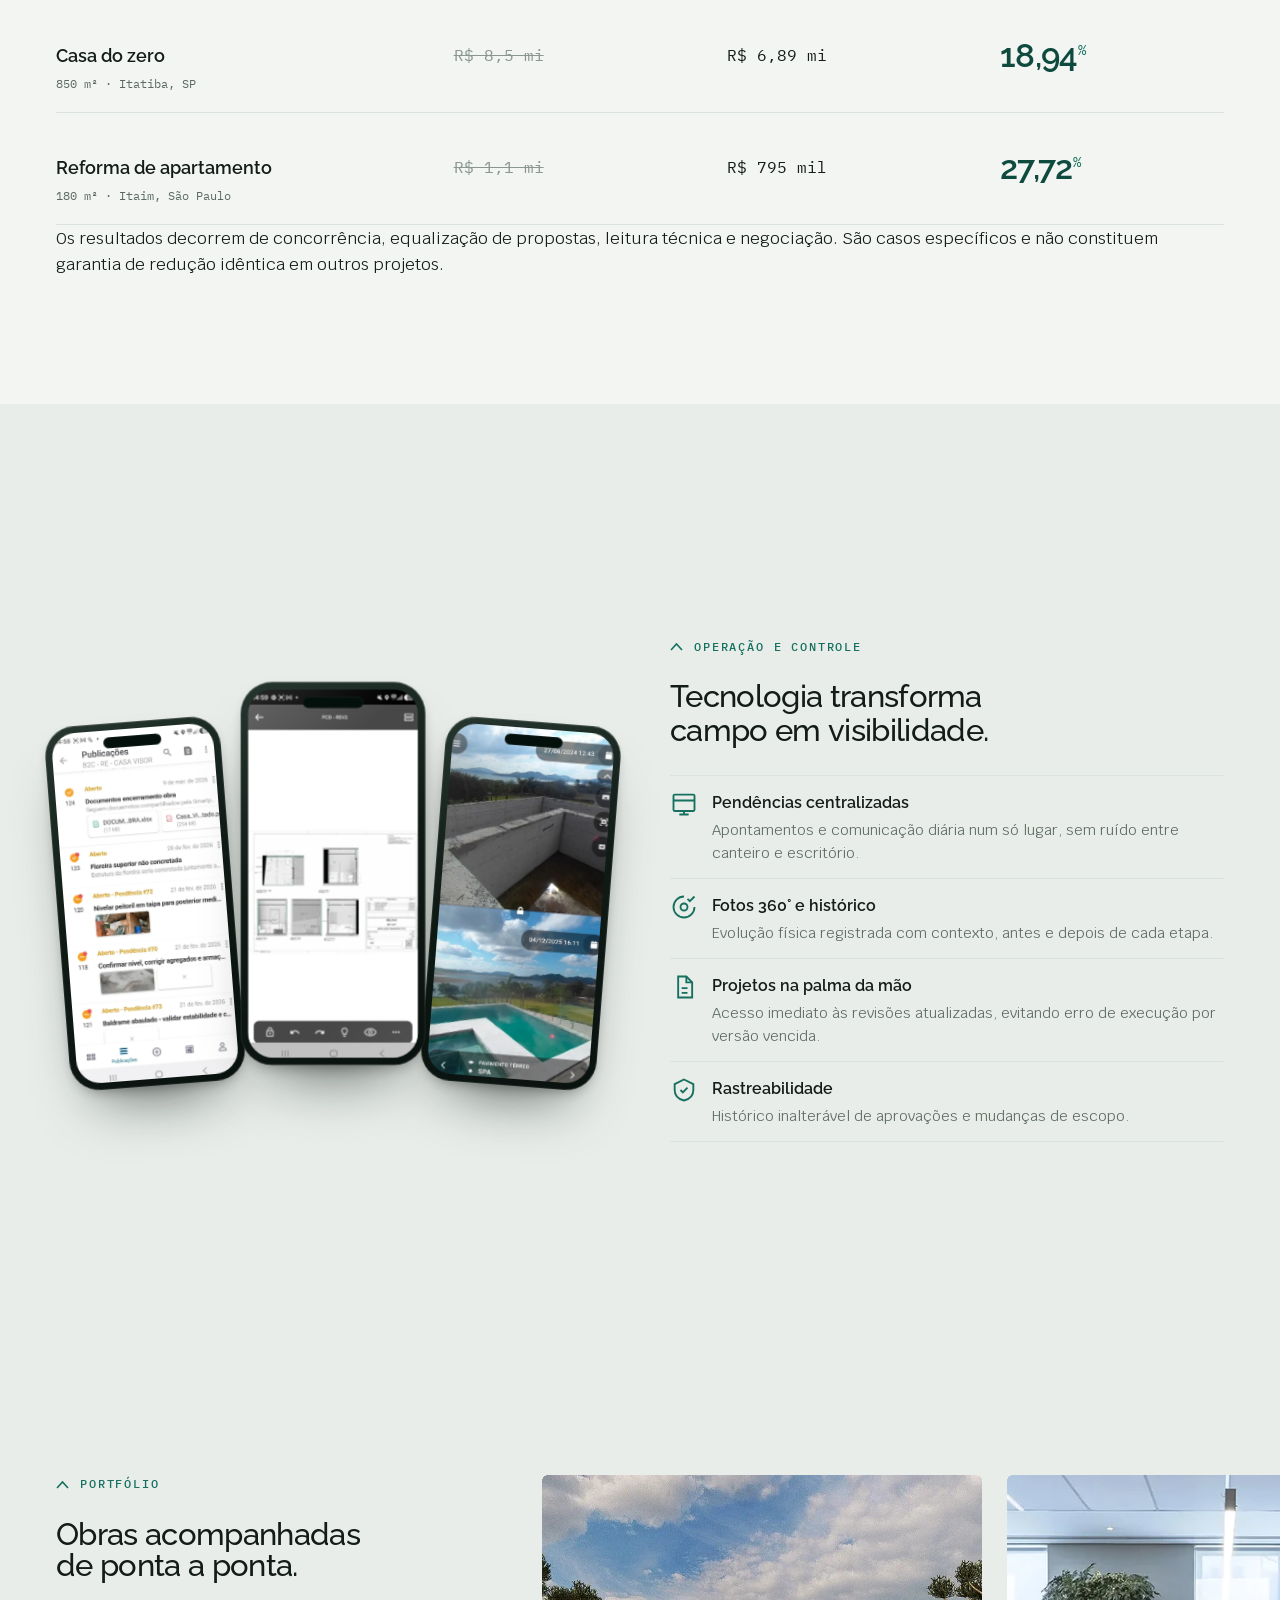
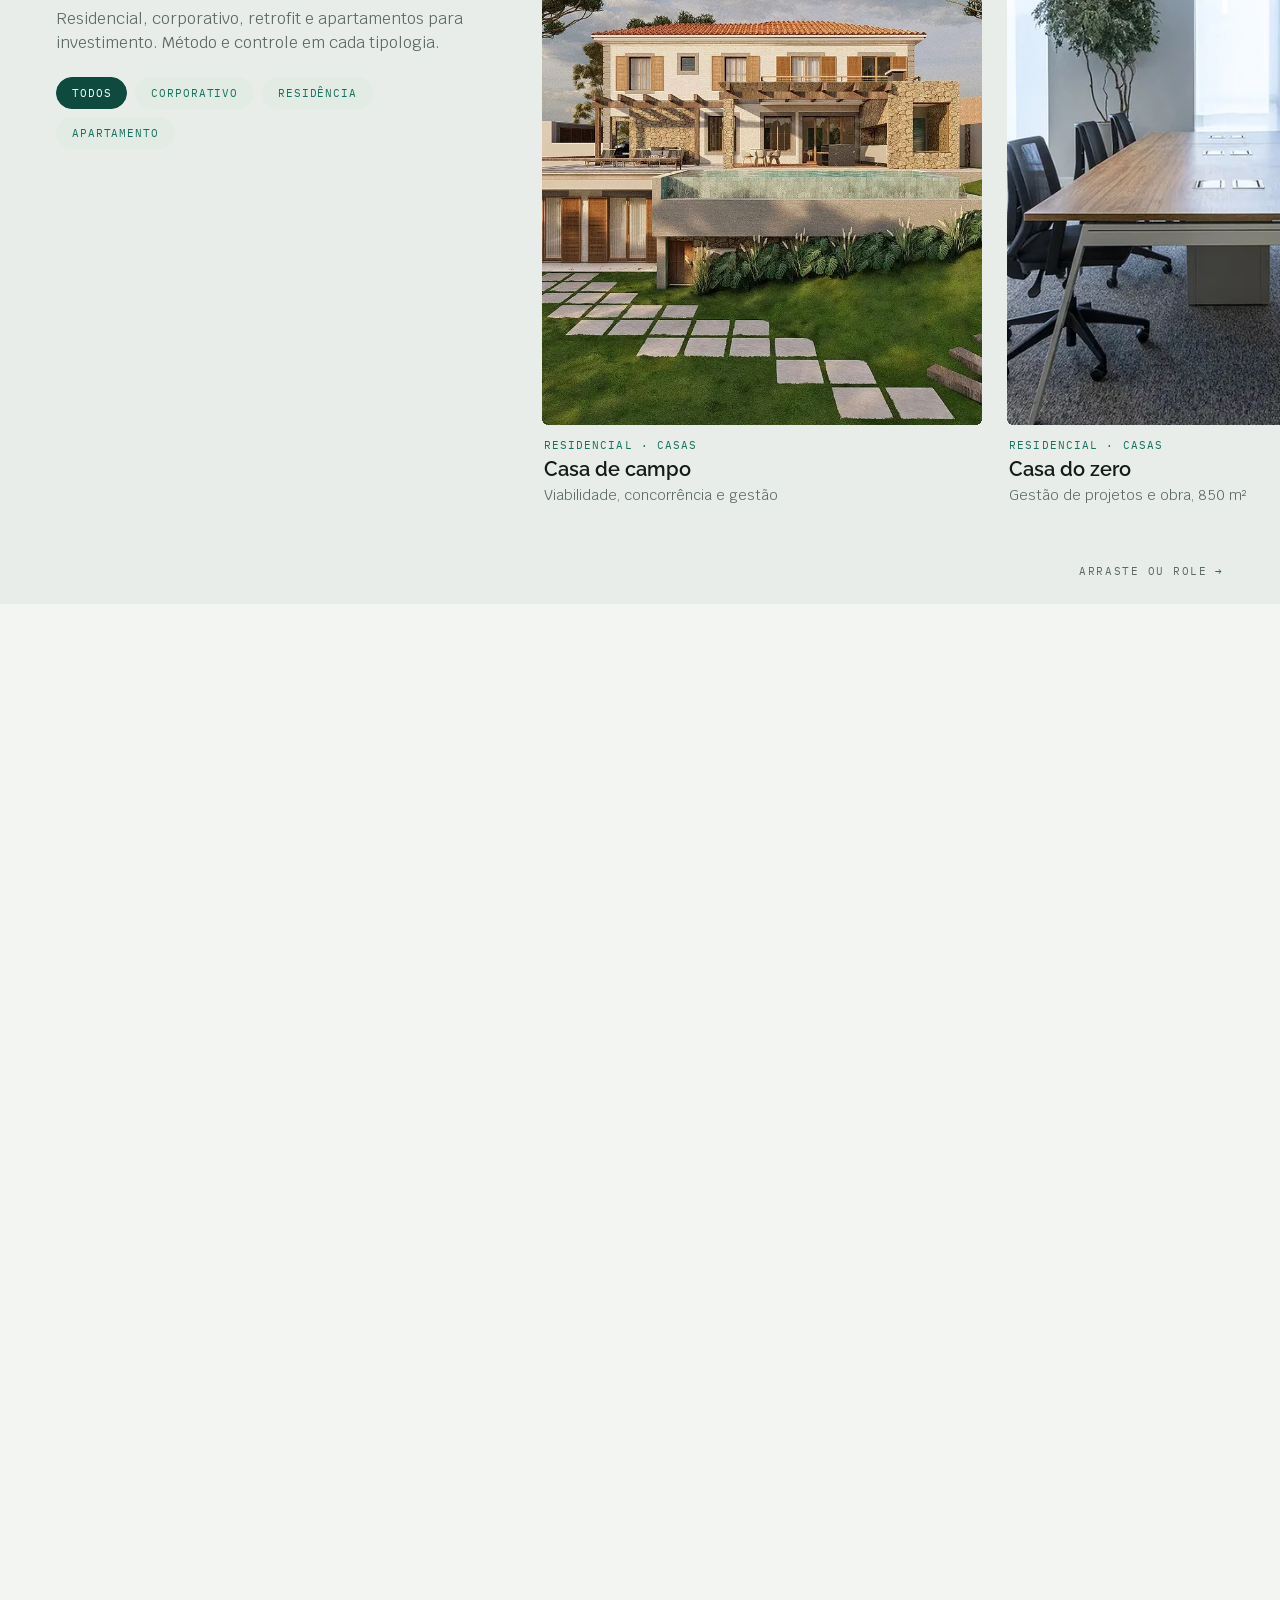
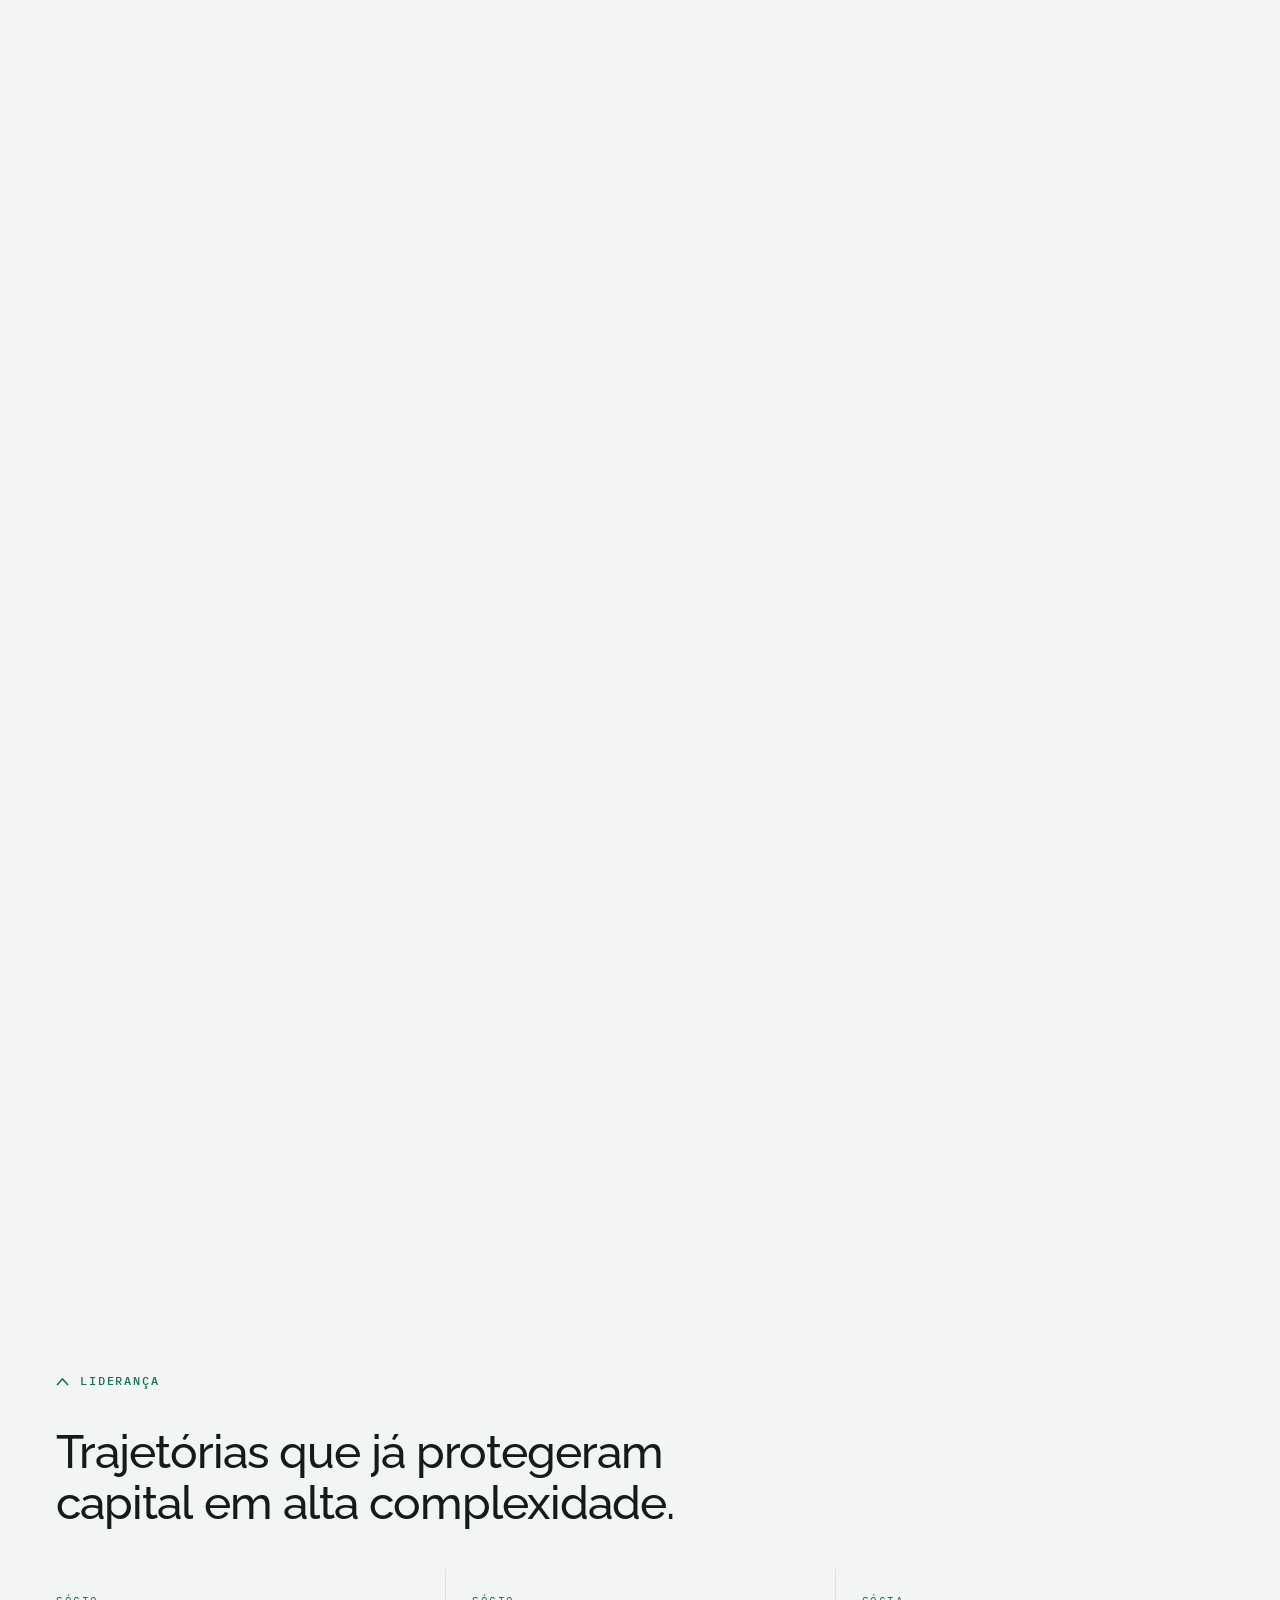
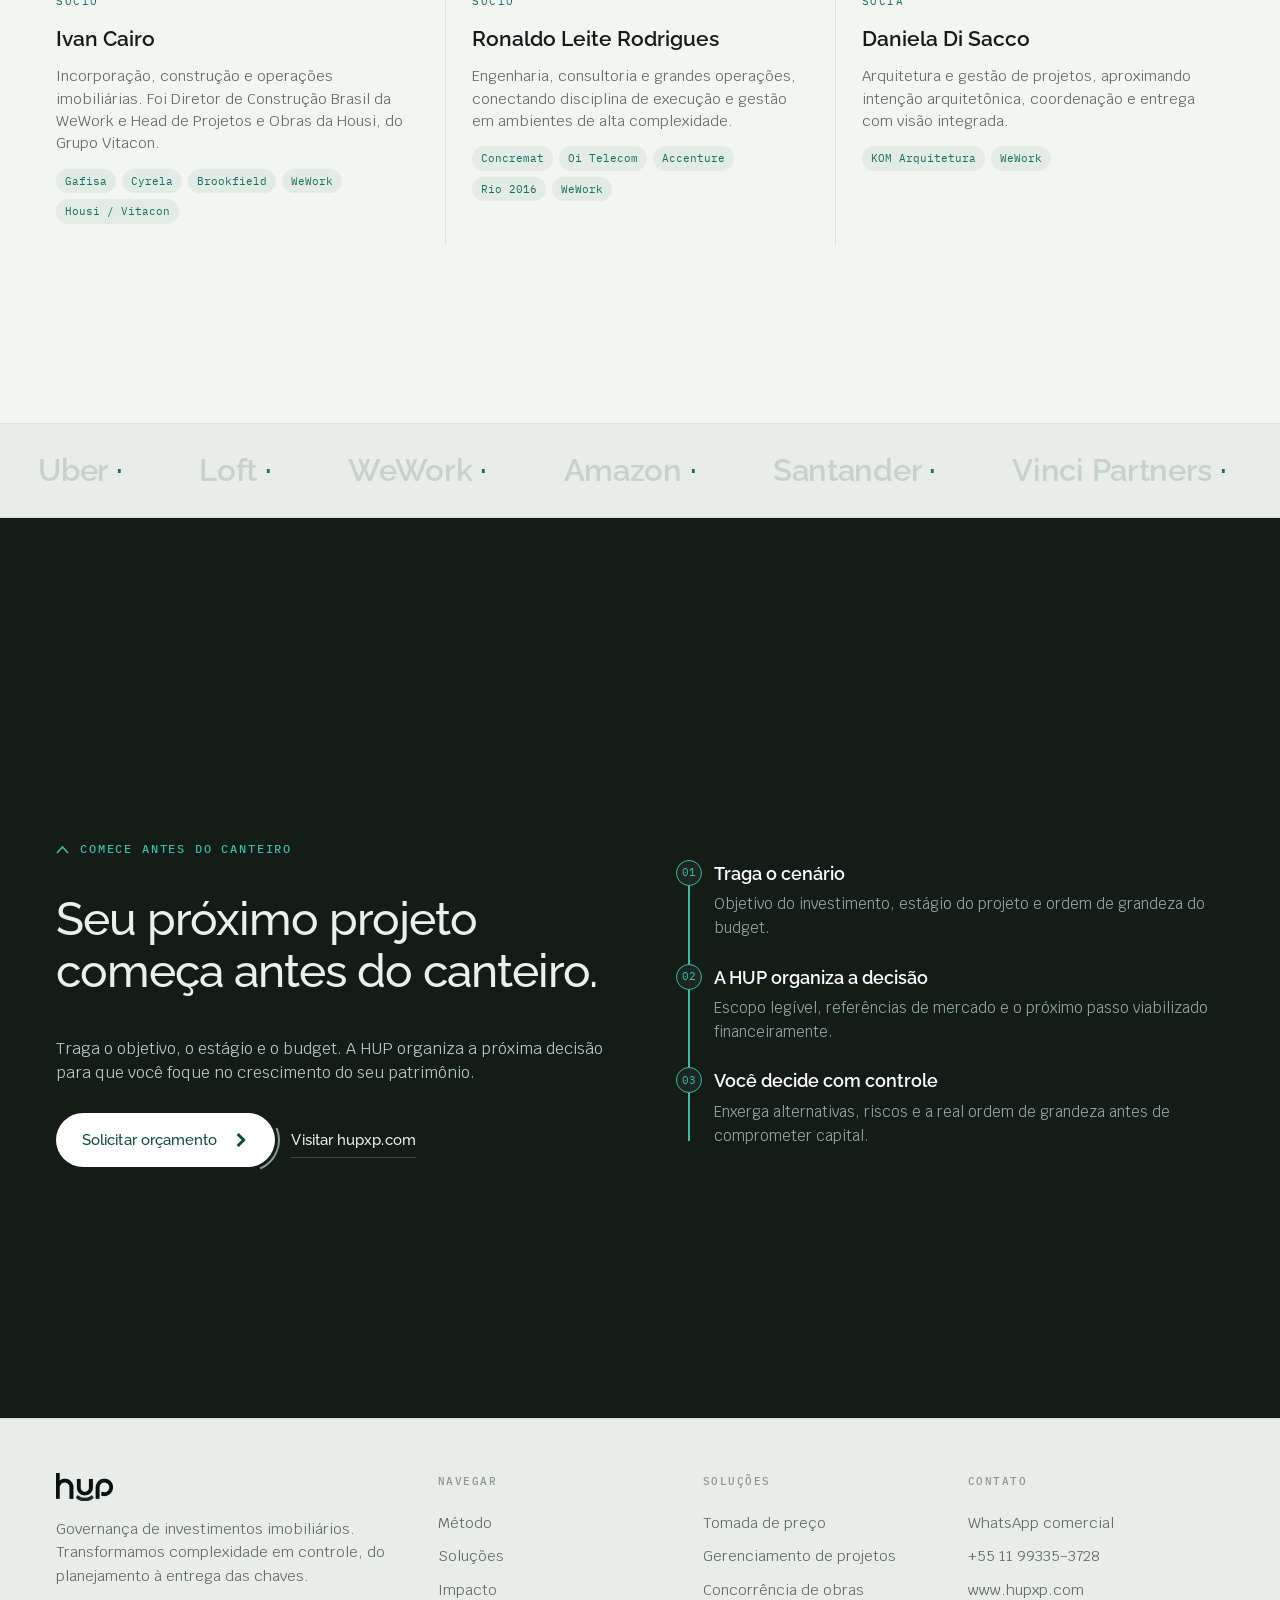
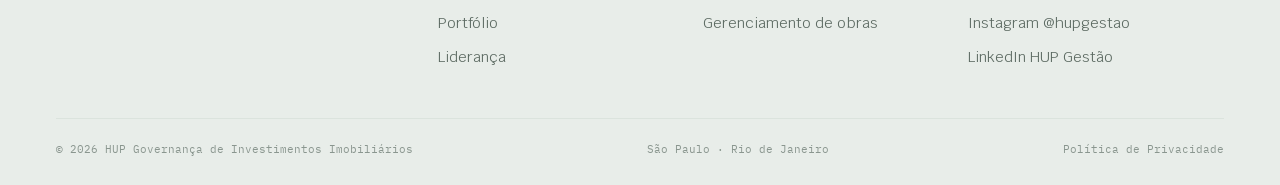
==== commit 2ddd16c9: "Portfolio: espaco no fim do carrossel (spacer), valido tambem com filtros Adiciona .pf-end ao final " ====
--- a/deploy-vercel/index.html
+++ b/deploy-vercel/index.html
@@ -278,6 +278,7 @@
         <span class="cover"><span class="idx">06</span><img src="assets/img/portfolio/shortstay.webp" alt="Studio para investimento pronto para operar e gerar renda"><span class="zoom" aria-hidden="true">+</span></span>
         <span class="meta"><span class="city">Apartamentos para renda</span><h3>Short stay</h3><span class="scope">Da chave à unidade pronta para operar</span></span>
       </button>
+      <div class="pf-end" aria-hidden="true"></div>
     </div>
     <div class="pf-hint" aria-hidden="true">Arraste ou role <span class="ar">→</span></div>
   </div>
--- a/deploy-vercel/assets/css/styles.css
+++ b/deploy-vercel/assets/css/styles.css
@@ -345,6 +345,8 @@
 .pf-f:hover{border-color:var(--line-2)}
 .pf-f.is-active{background:var(--forest);color:#fff;border-color:var(--forest)}
 .pcard.is-hidden{display:none}
+.pf-end{flex:0 0 clamp(24px,5vw,80px);align-self:stretch}
+@media(max-width:900px){.pf-end{display:none}}
 @media(max-width:900px){
   .pf-scene{min-height:auto;padding:var(--sec) 0}
   .pf-sticky{overflow:visible;background:transparent}
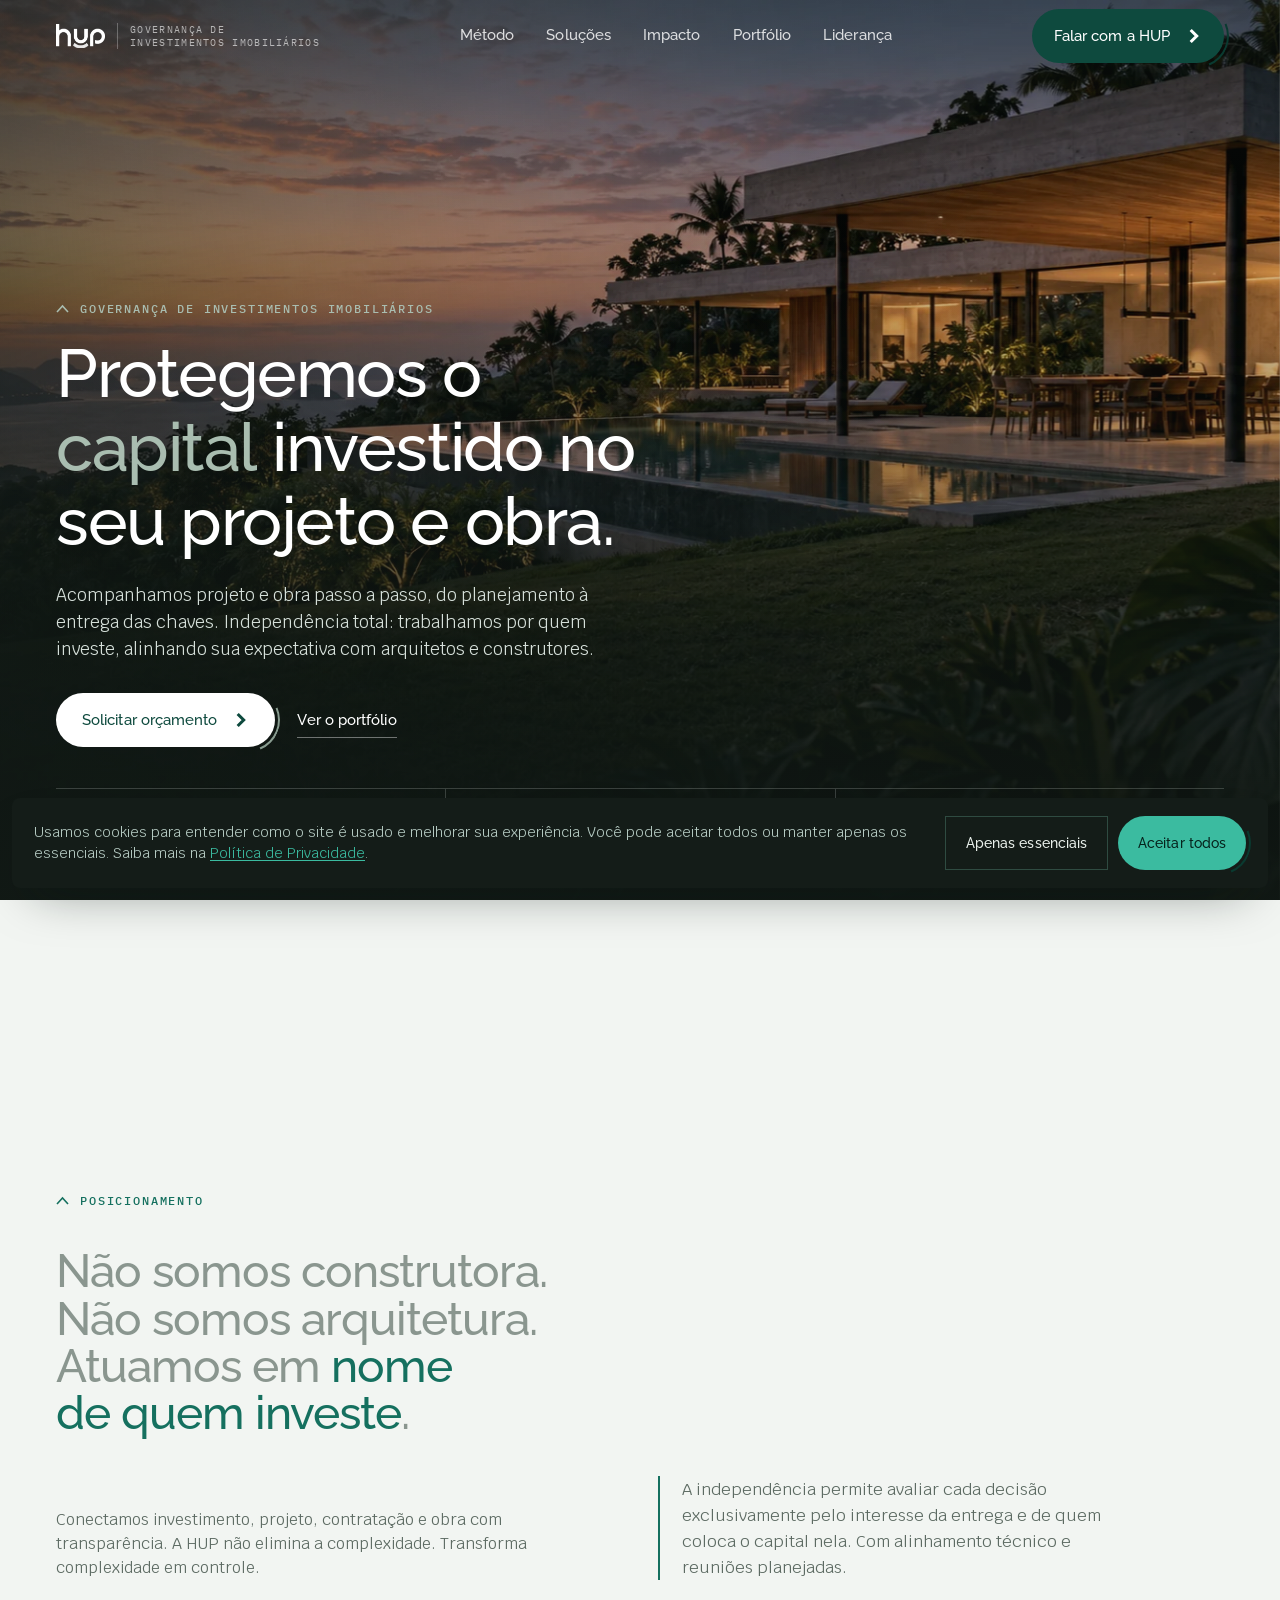
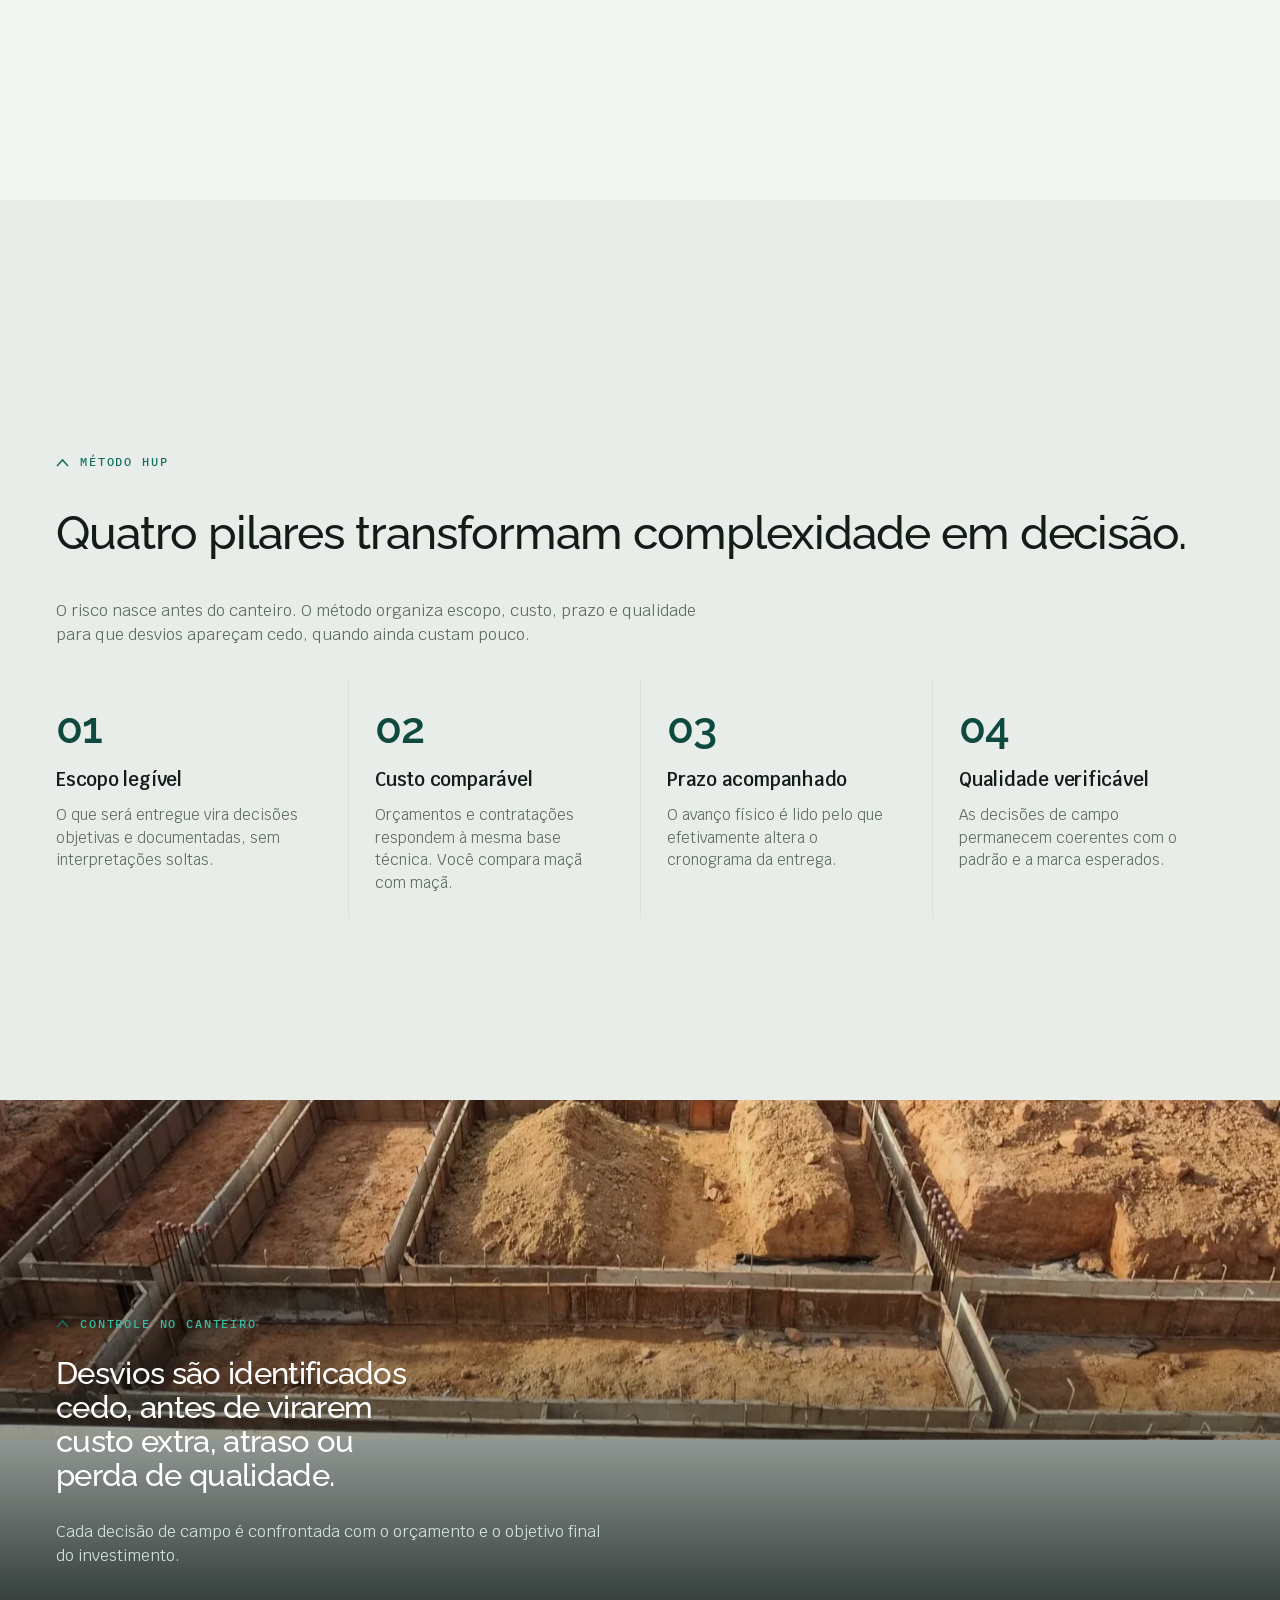
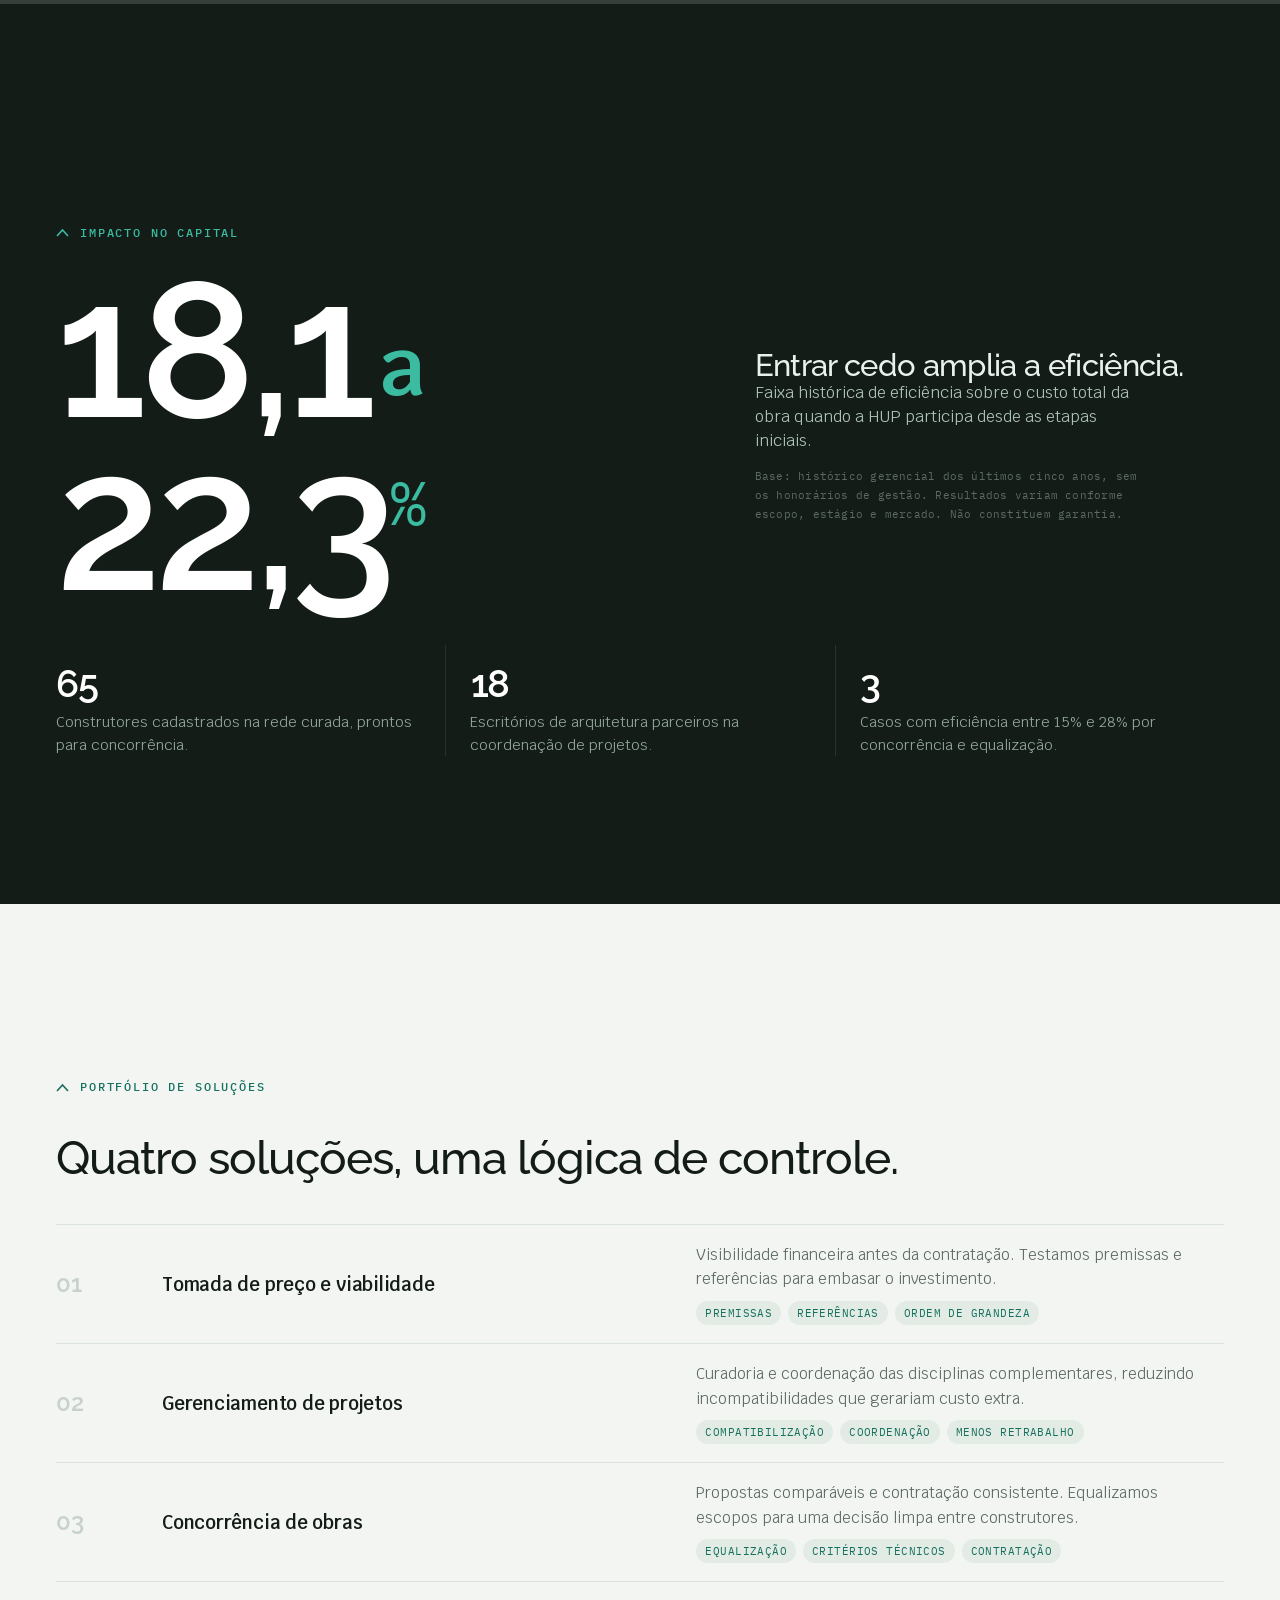
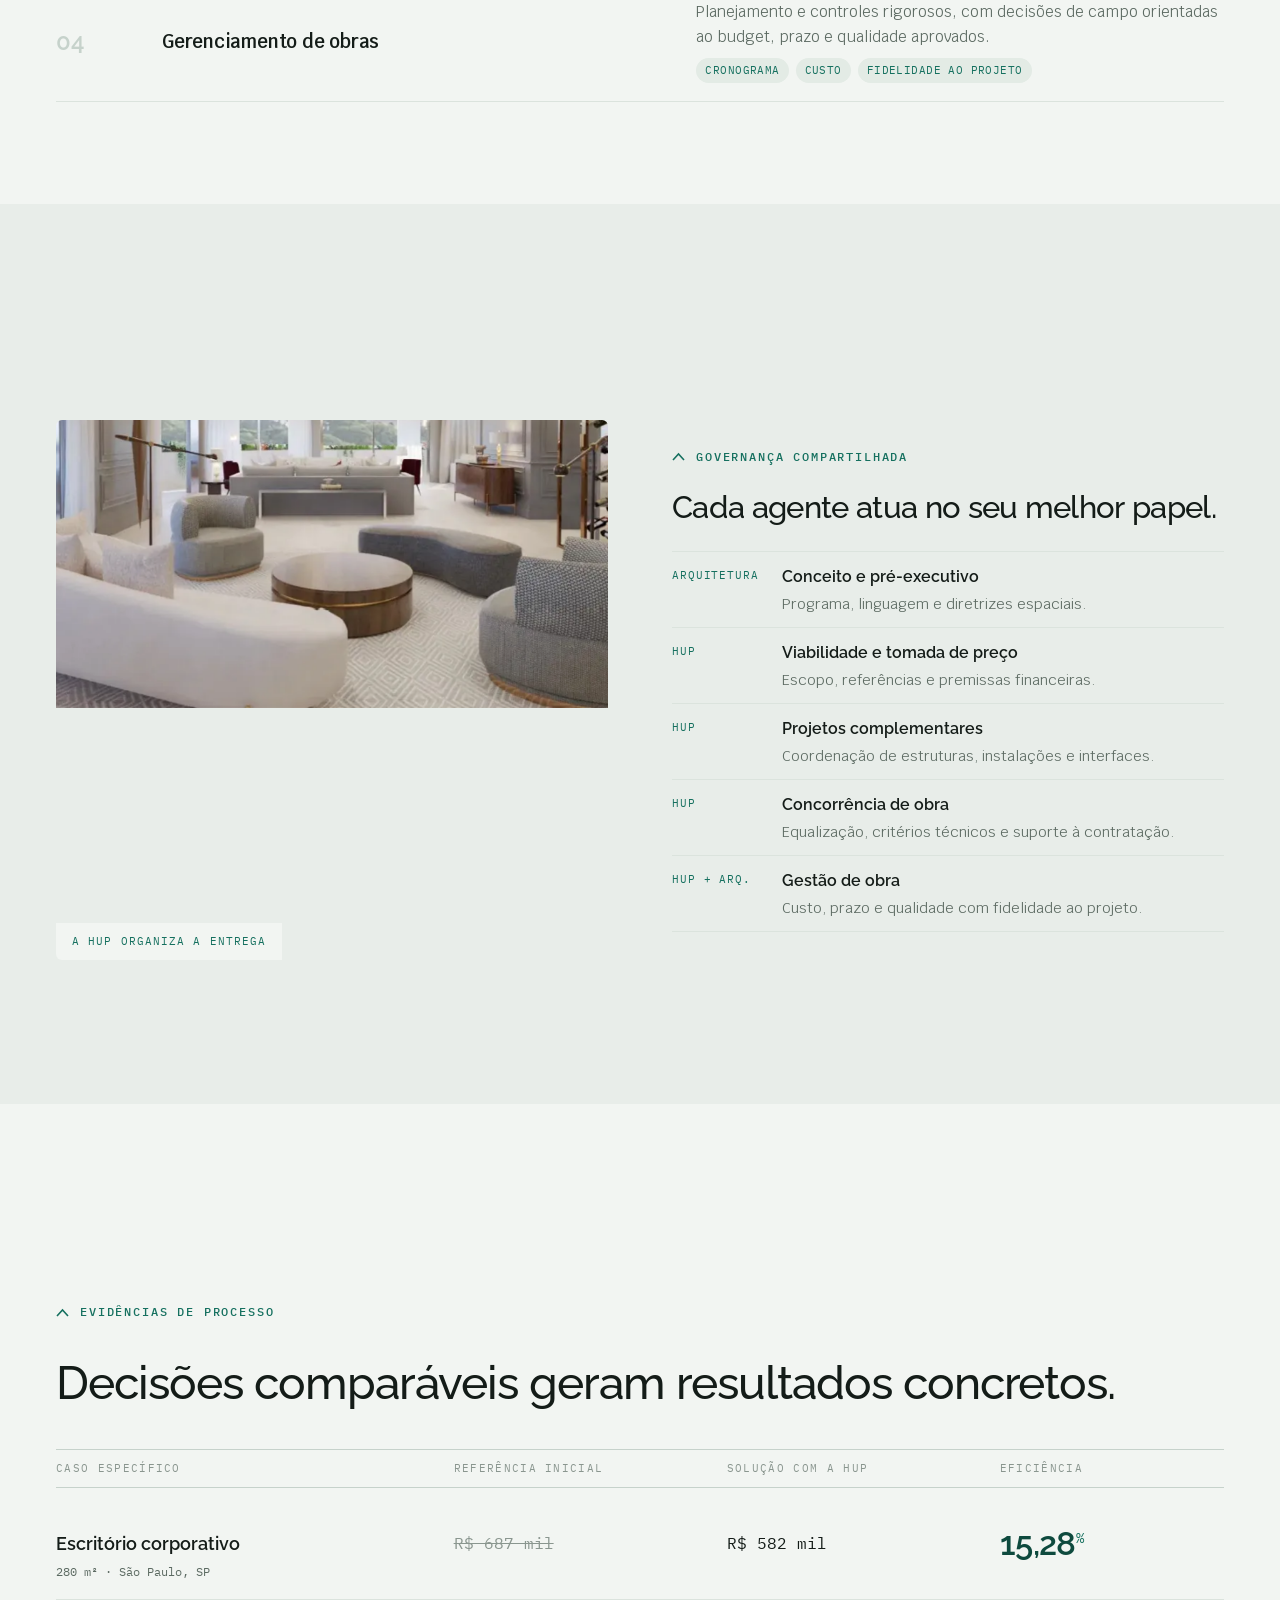
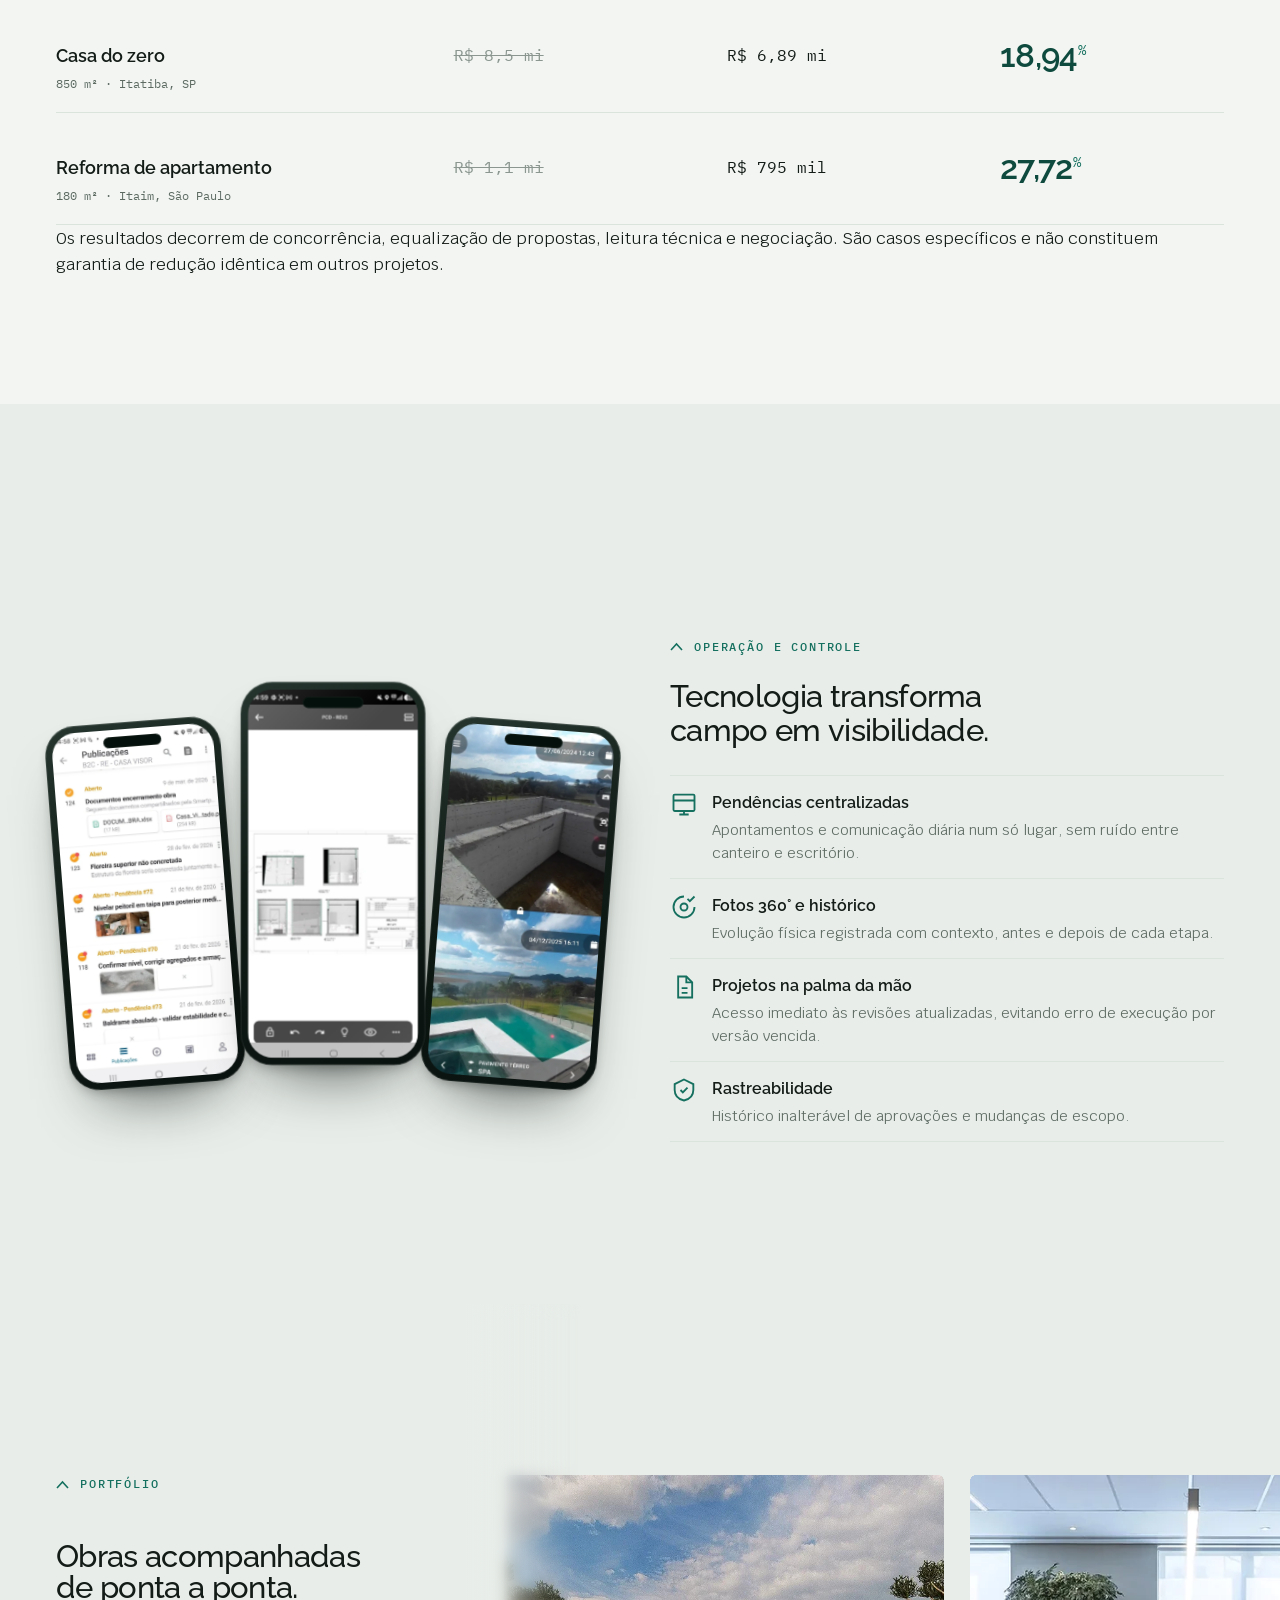
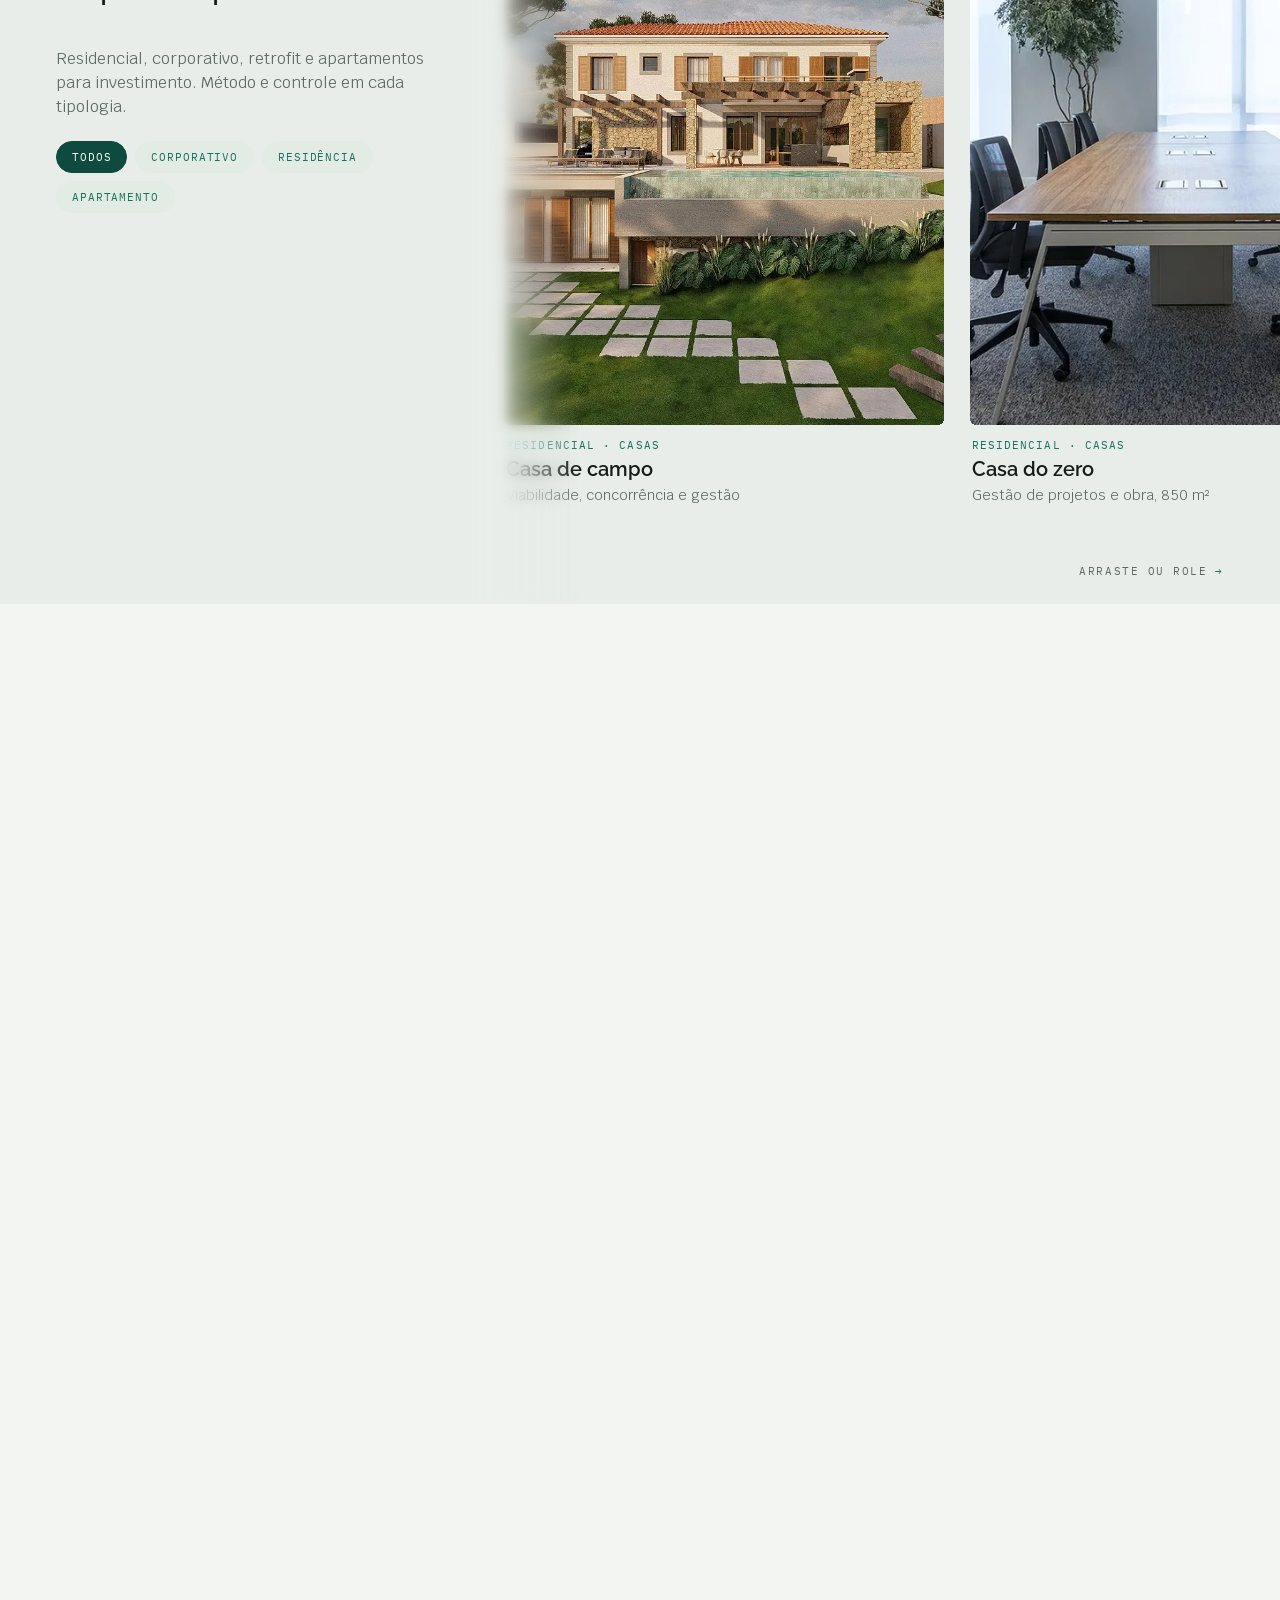
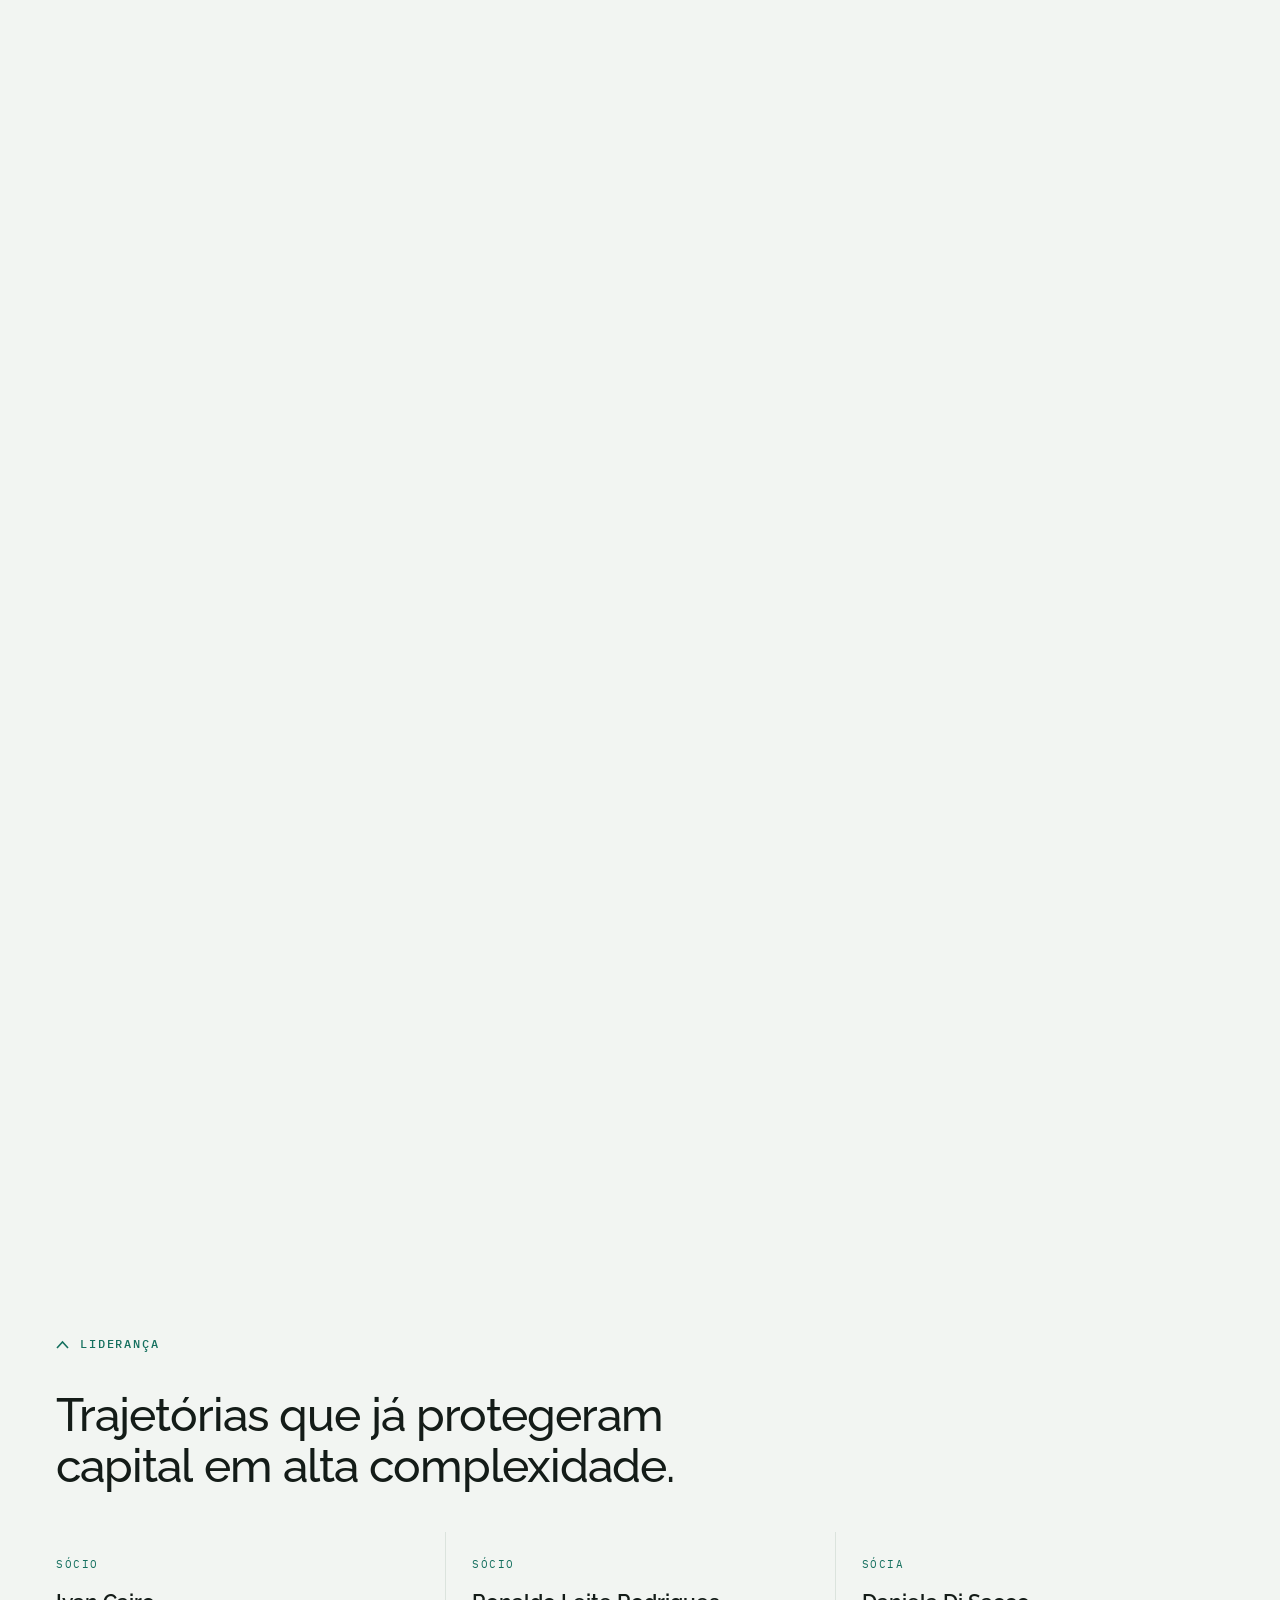
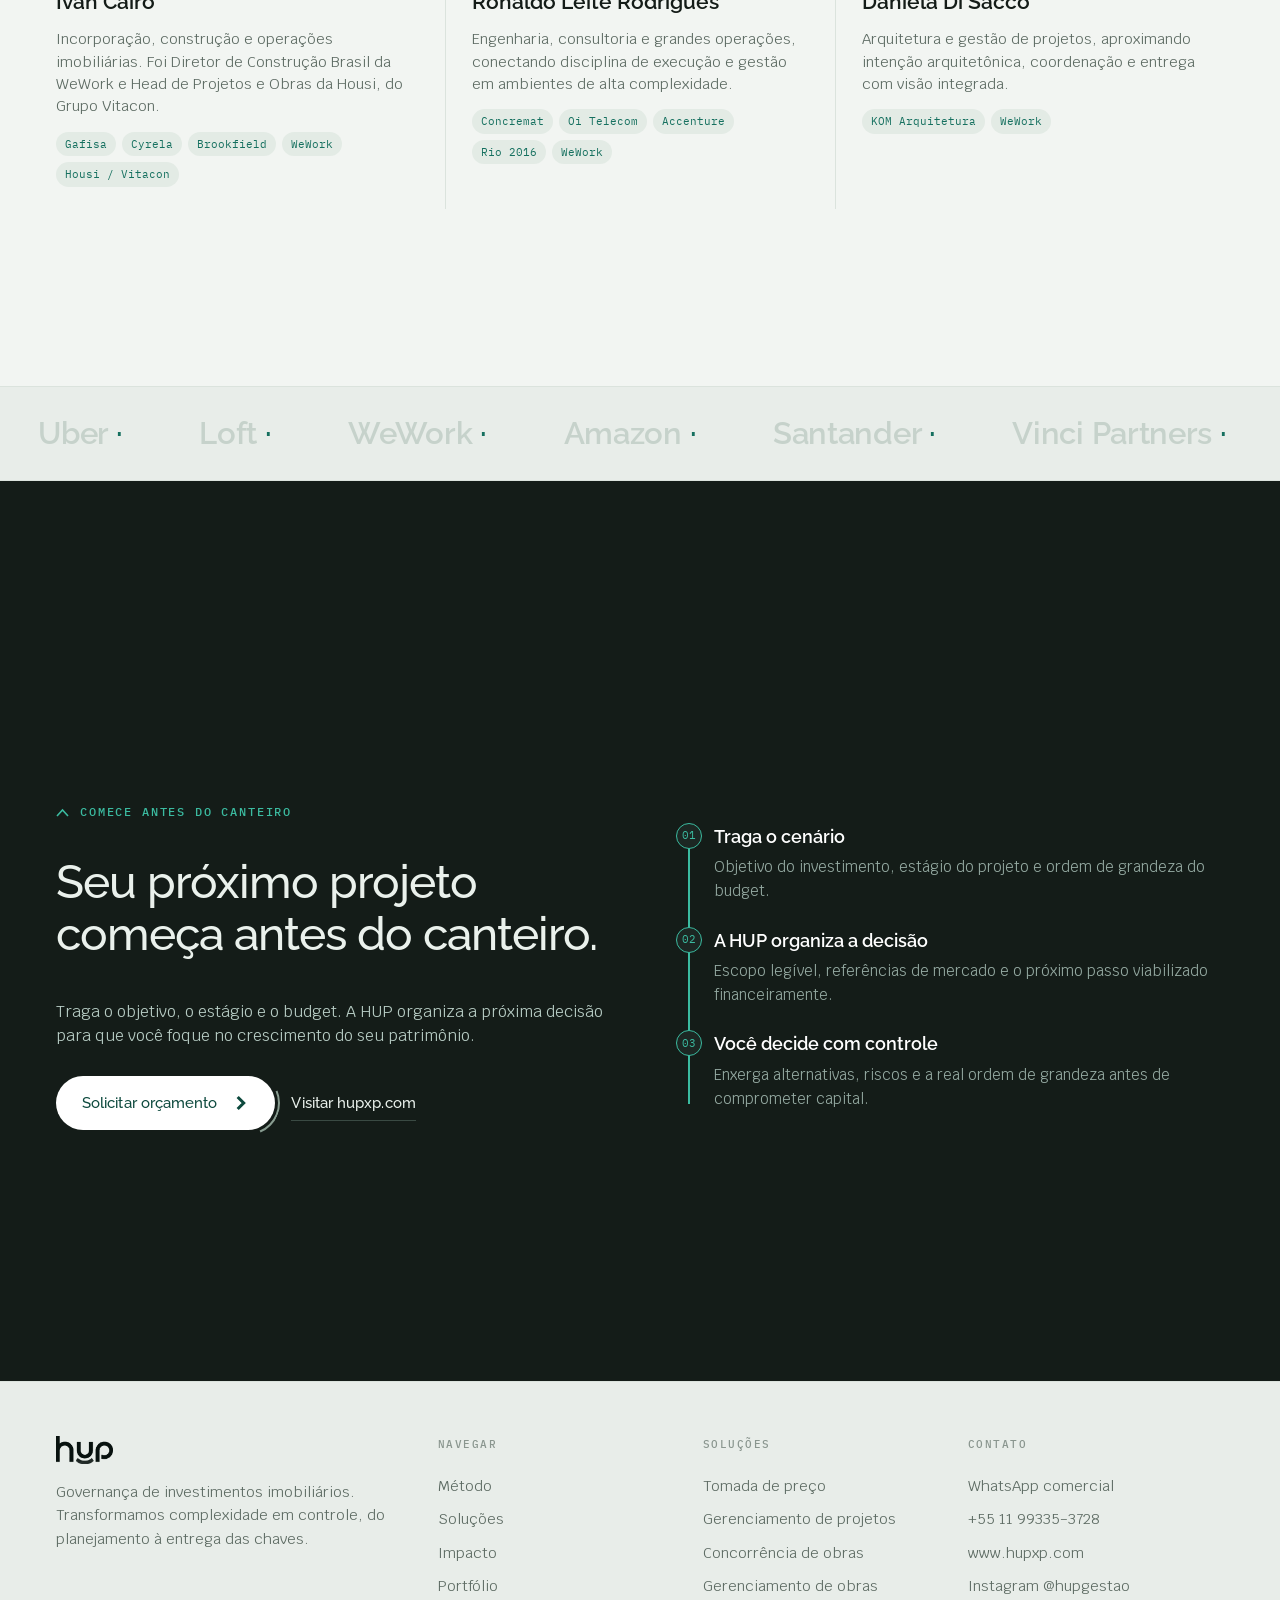
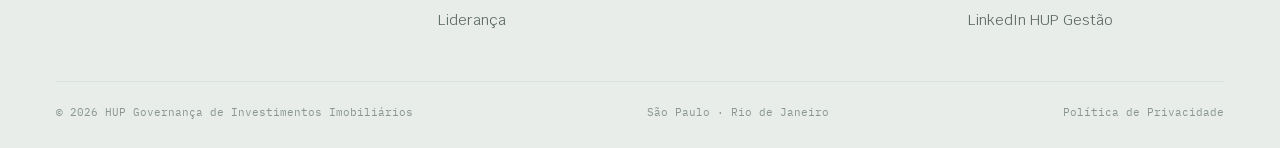
==== commit 3b9e6bb4: "Portfolio: texto fixo a esquerda + carrossel a direita com dissolve sob o texto - .pf-intro sai da t" ====
--- a/deploy-vercel/index.html
+++ b/deploy-vercel/index.html
@@ -242,8 +242,7 @@
 <!-- ============ PORTFÓLIO (cena horizontal travada) ============ -->
 <section class="pf-scene" data-bg="light" id="portfolio" data-pin="off" data-pf-scene>
   <div class="pf-sticky" data-pf-sticky>
-    <div class="pf-track" data-pf-track>
-      <div class="pf-intro">
+    <div class="pf-intro">
         <p class="eyebrow" data-reveal="soft"><svg class="cv" viewBox="0 0 13 9" fill="none" stroke="currentColor" stroke-width="1.6" aria-hidden="true"><path d="M1 8 6.5 2 12 8"/></svg>Portfólio</p>
         <h2 class="disp d3" data-reveal="soft">Obras acompanhadas de ponta a ponta.</h2>
         <p class="lede" data-reveal style="margin-top:18px">Residencial, corporativo, retrofit e apartamentos para investimento. Método e controle em cada tipologia.</p>
@@ -253,7 +252,8 @@
           <button type="button" class="pf-f" data-filter="residencia" aria-pressed="false">Residência</button>
           <button type="button" class="pf-f" data-filter="apartamento" aria-pressed="false">Apartamento</button>
         </div>
-      </div>
+    </div>
+    <div class="pf-track" data-pf-track>
       <button class="pcard" data-type="residencia" data-gallery="assets/img/portfolio/residencial-serra.webp" data-title="Casa de campo · condomínio fechado" data-city="Interior de São Paulo">
         <span class="cover"><span class="idx">01</span><img src="assets/img/portfolio/residencial-serra.webp" alt="Residência de campo em condomínio de alto padrão"><span class="zoom" aria-hidden="true">+</span></span>
         <span class="meta"><span class="city">Residencial · casas</span><h3>Casa de campo</h3><span class="scope">Viabilidade, concorrência e gestão</span></span>
@@ -280,6 +280,7 @@
       </button>
       <div class="pf-end" aria-hidden="true"></div>
     </div>
+    <div class="pf-fade" aria-hidden="true"></div>
     <div class="pf-hint" aria-hidden="true">Arraste ou role <span class="ar">→</span></div>
   </div>
 </section>
--- a/deploy-vercel/assets/css/styles.css
+++ b/deploy-vercel/assets/css/styles.css
@@ -321,12 +321,18 @@
   .phones .ph:nth-child(3){transform:rotate(3deg) translateY(8px)}}
 
 /* ============================================================ PORTFÓLIO (cena horizontal) */
-.pf-scene{position:relative}
+.pf-scene{position:relative;--pf-w:clamp(280px,32vw,440px);--pf-gut:calc((100% - min(100%, var(--container)))/2 + var(--pad))}
 .pf-sticky{position:relative;overflow:hidden;background:var(--paper-2)}
-.pf-track{display:flex;gap:clamp(16px,2vw,28px);align-items:flex-start;height:100svh;will-change:transform;
+.pf-track{display:flex;gap:clamp(16px,2vw,28px);align-items:flex-start;height:100svh;will-change:transform;position:relative;z-index:2;
   padding-top:calc(var(--hpad) + clamp(30px,11vh,120px));padding-bottom:0;padding-right:var(--pad);
-  padding-left:calc((100% - min(100%, var(--container)))/2 + var(--pad))}
-.pf-intro{flex:0 0 auto;width:min(82vw,460px);padding-right:24px}
+  padding-left:calc(var(--pf-gut) + var(--pf-w) + clamp(24px,3vw,52px))}
+.pf-intro{position:absolute;left:0;top:0;bottom:0;z-index:4;width:calc(var(--pf-gut) + var(--pf-w));
+  padding:calc(var(--hpad) + clamp(30px,11vh,120px)) 30px 36px var(--pf-gut);
+  background:var(--paper-2);display:flex;flex-direction:column;justify-content:flex-start}
+.pf-fade{position:absolute;top:0;bottom:0;z-index:3;pointer-events:none;left:calc(var(--pf-gut) + var(--pf-w));width:clamp(64px,9vw,150px);
+  background:linear-gradient(90deg,var(--paper-2),rgba(232,237,233,.82) 26%,rgba(232,237,233,0));
+  -webkit-backdrop-filter:blur(7px);backdrop-filter:blur(7px);
+  -webkit-mask-image:linear-gradient(90deg,#000,#000 32%,transparent);mask-image:linear-gradient(90deg,#000,#000 32%,transparent)}
 .pcard{flex:0 0 auto;width:clamp(280px,36vw,440px);text-align:left;background:none;border:0;padding:0;color:inherit;display:block}
 .pcard .cover{display:block;position:relative;overflow:hidden;aspect-ratio:4/5;background:var(--paper-3);border-radius:6px}
 .pcard .cover img{width:100%;height:100%;object-fit:cover;filter:var(--grade);transition:transform 1.2s var(--e)}
@@ -351,8 +357,9 @@
   .pf-scene{min-height:auto;padding:var(--sec) 0}
   .pf-sticky{overflow:visible;background:transparent}
   .pf-track{display:grid;grid-template-columns:1fr 1fr;height:auto;padding:0 var(--pad);gap:16px;align-items:start}
-  .pf-intro{grid-column:1/-1;width:auto;padding:0 0 6px;min-width:0}
+  .pf-intro{position:static;width:auto;padding:0 var(--pad) 12px;background:transparent}
   .pf-track .pcard{width:auto;min-width:0}
+  .pf-fade{display:none}
   .pf-hint{display:none}
 }
 @media(max-width:560px){.pf-track{grid-template-columns:1fr}.pcard .cover{aspect-ratio:16/11}}
@@ -365,7 +372,7 @@
 .lb .lb-top .ttl b{color:var(--jade);font-weight:500}
 .lb .lb-close{background:none;border:0;color:var(--cream);font-size:28px;width:44px;height:44px;line-height:1}
 .lb .stage{flex:1;position:relative;display:flex;align-items:center;justify-content:center;padding:0 clamp(8px,4vw,70px) 30px;min-height:0}
-.lb .stage img{max-width:100%;max-height:100%;object-fit:contain;border-radius:4px;opacity:0;transition:opacity .35s}
+.lb .stage img{max-width:100%;max-height:100%;width:auto;height:auto;min-width:0;min-height:0;object-fit:contain;border-radius:4px;opacity:0;transition:opacity .35s}
 .lb .stage img.on{opacity:1}
 .lb .nav{position:absolute;top:50%;transform:translateY(-50%);width:52px;height:52px;border-radius:50%;background:rgba(255,255,255,.08);border:1px solid rgba(255,255,255,.2);color:#fff;font-size:20px;display:flex;align-items:center;justify-content:center;transition:background .3s}
 .lb .nav:hover{background:var(--jade);color:#06231C}
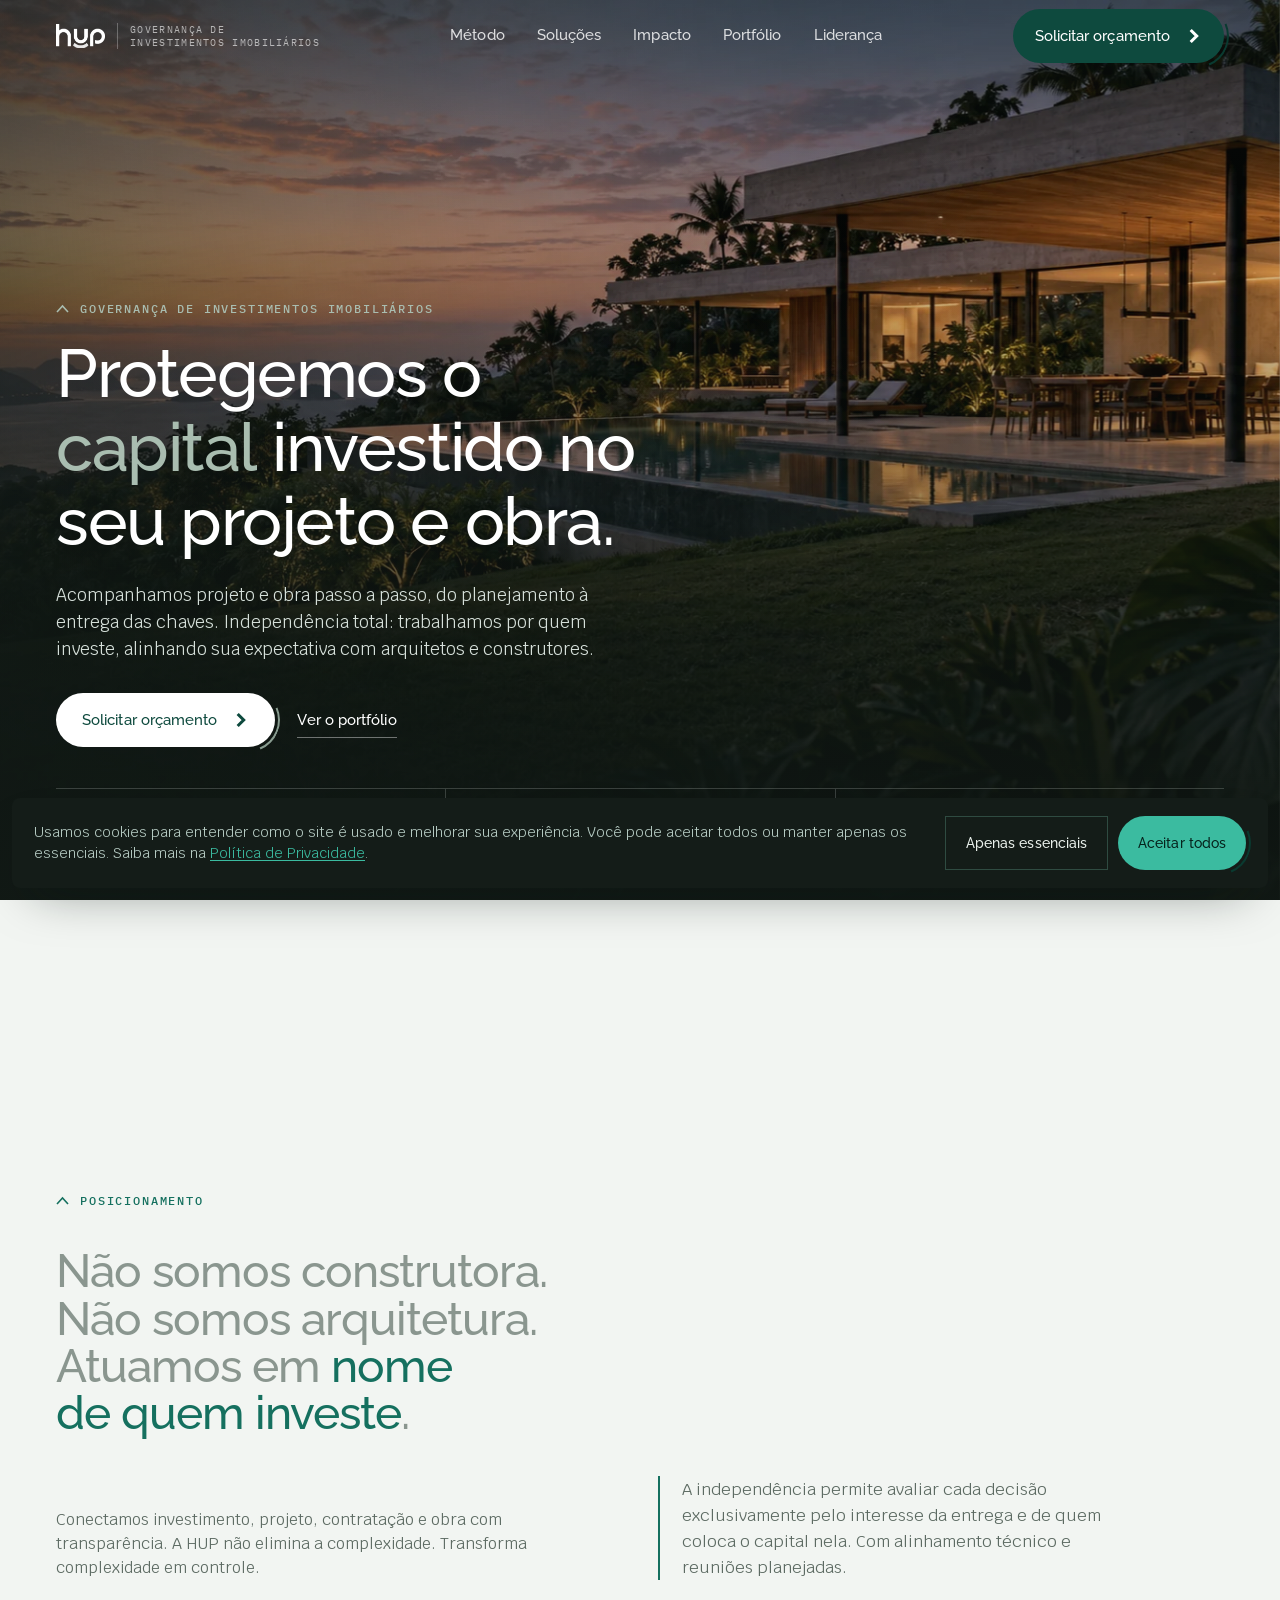
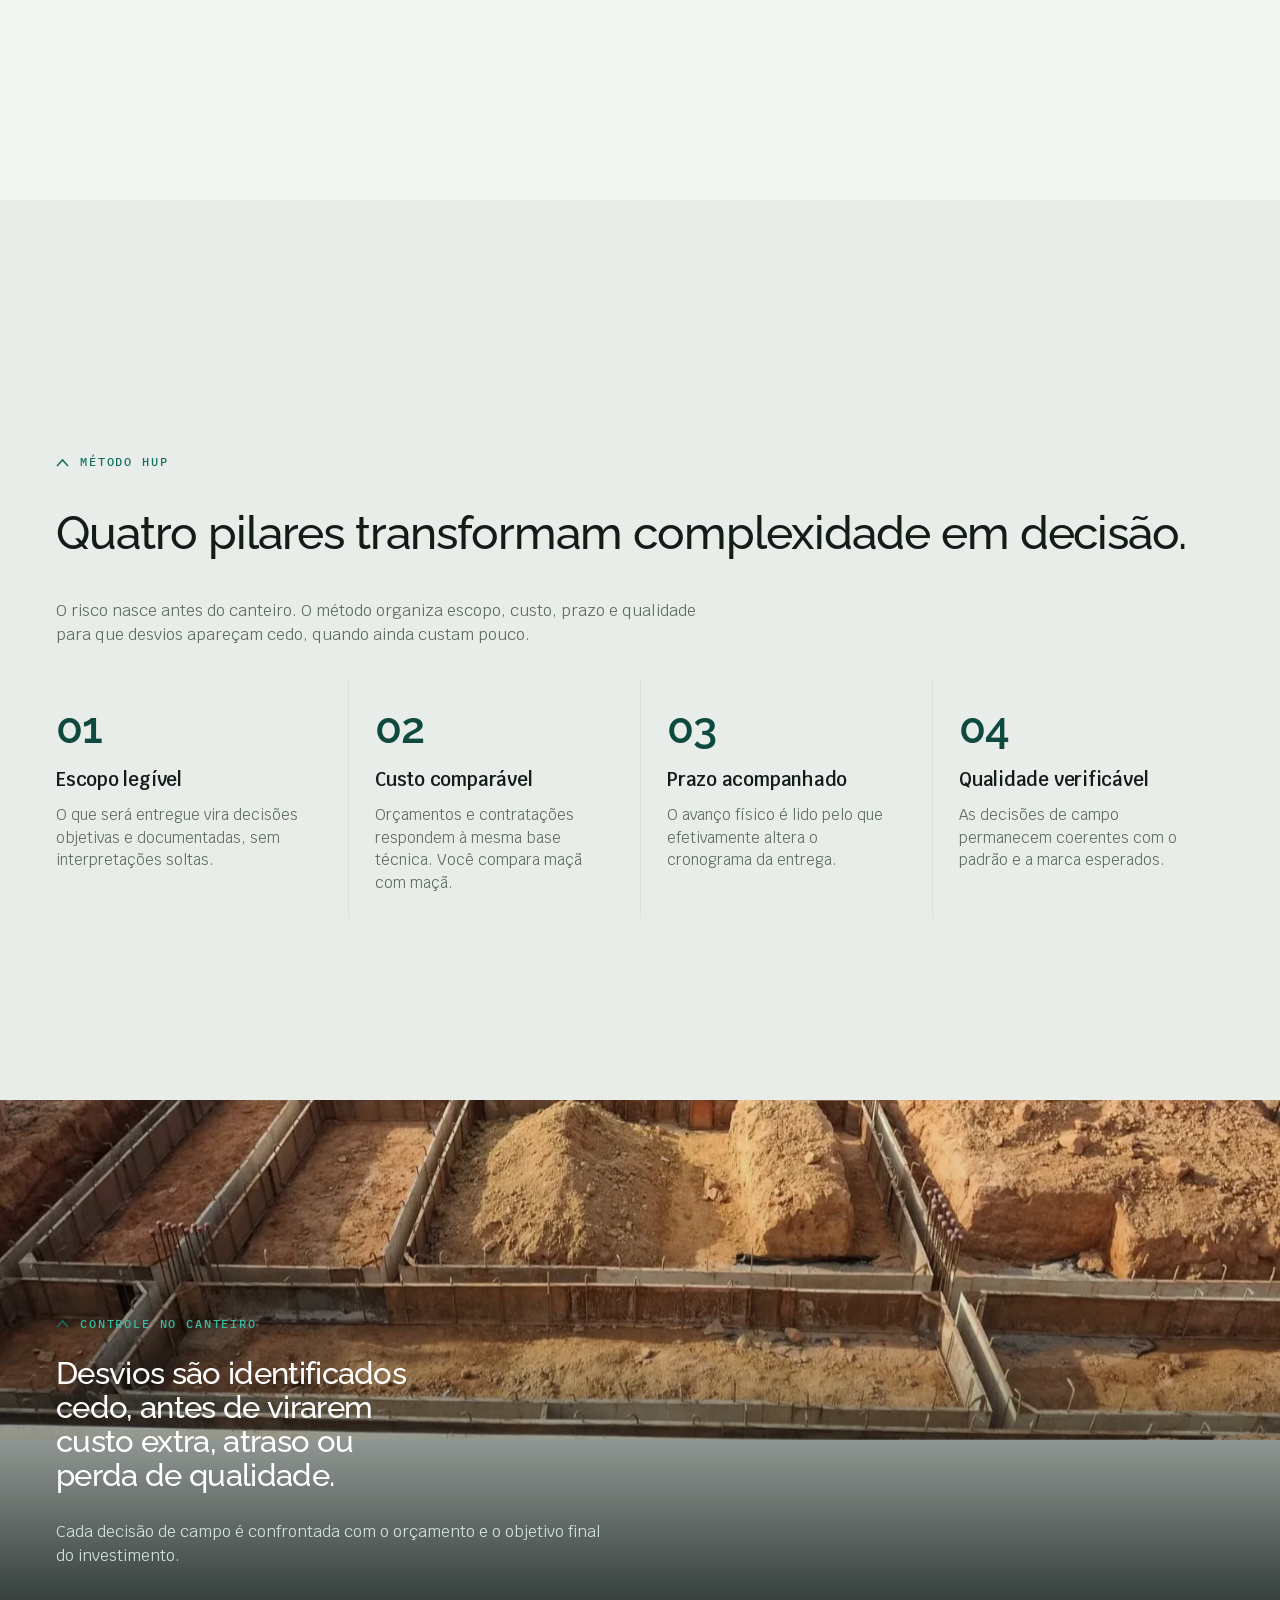
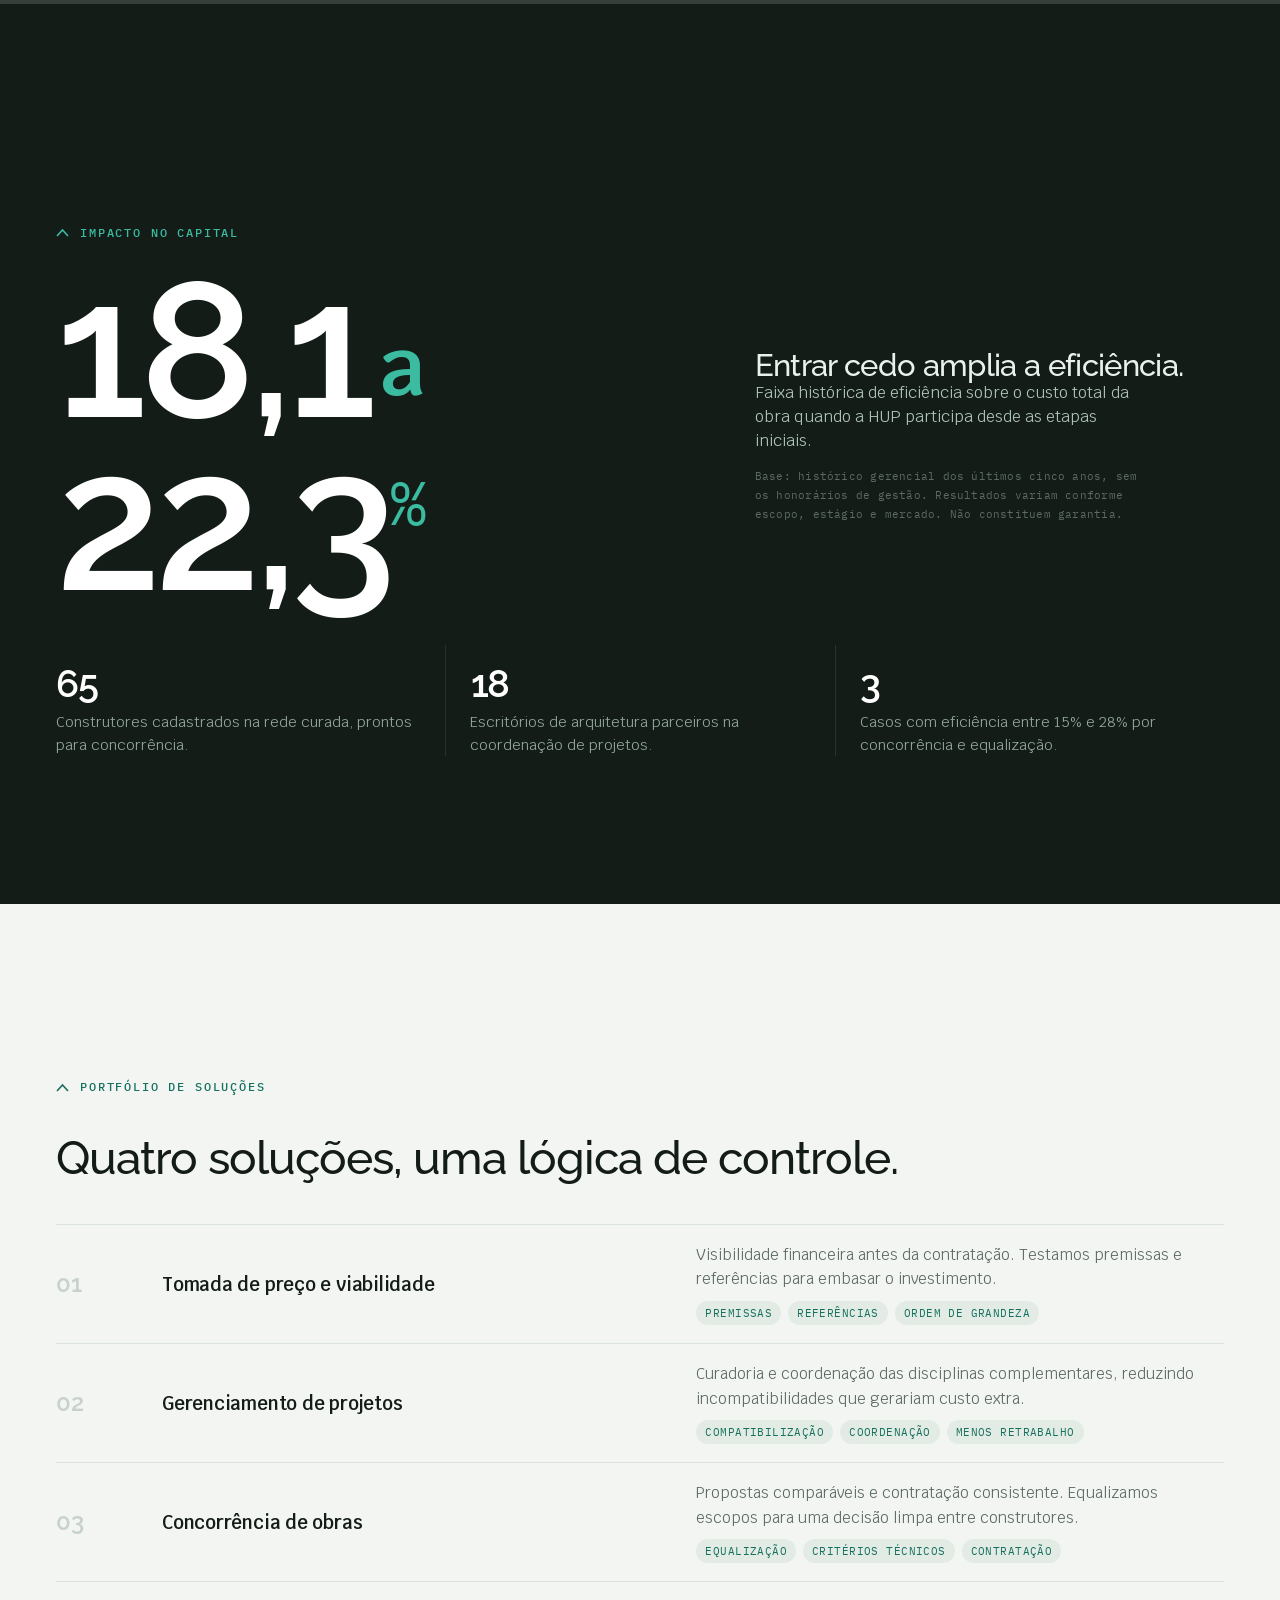
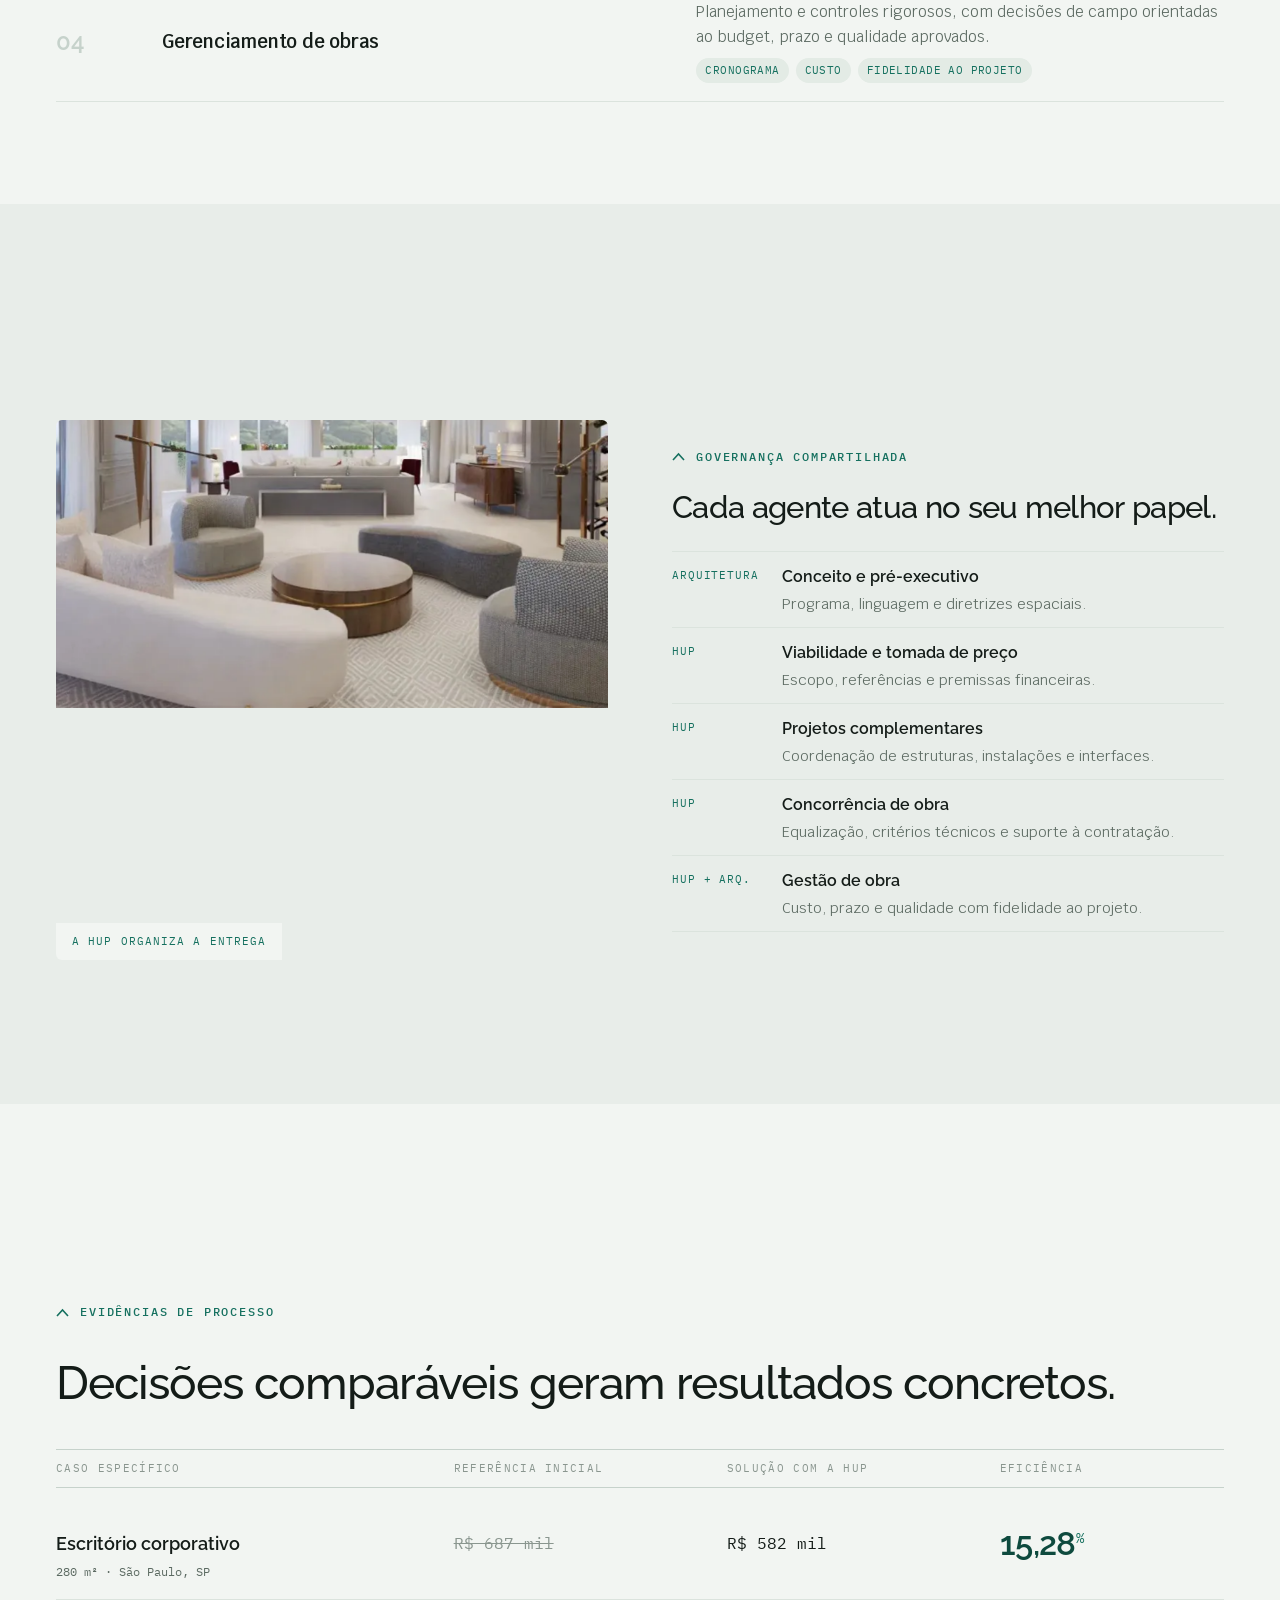
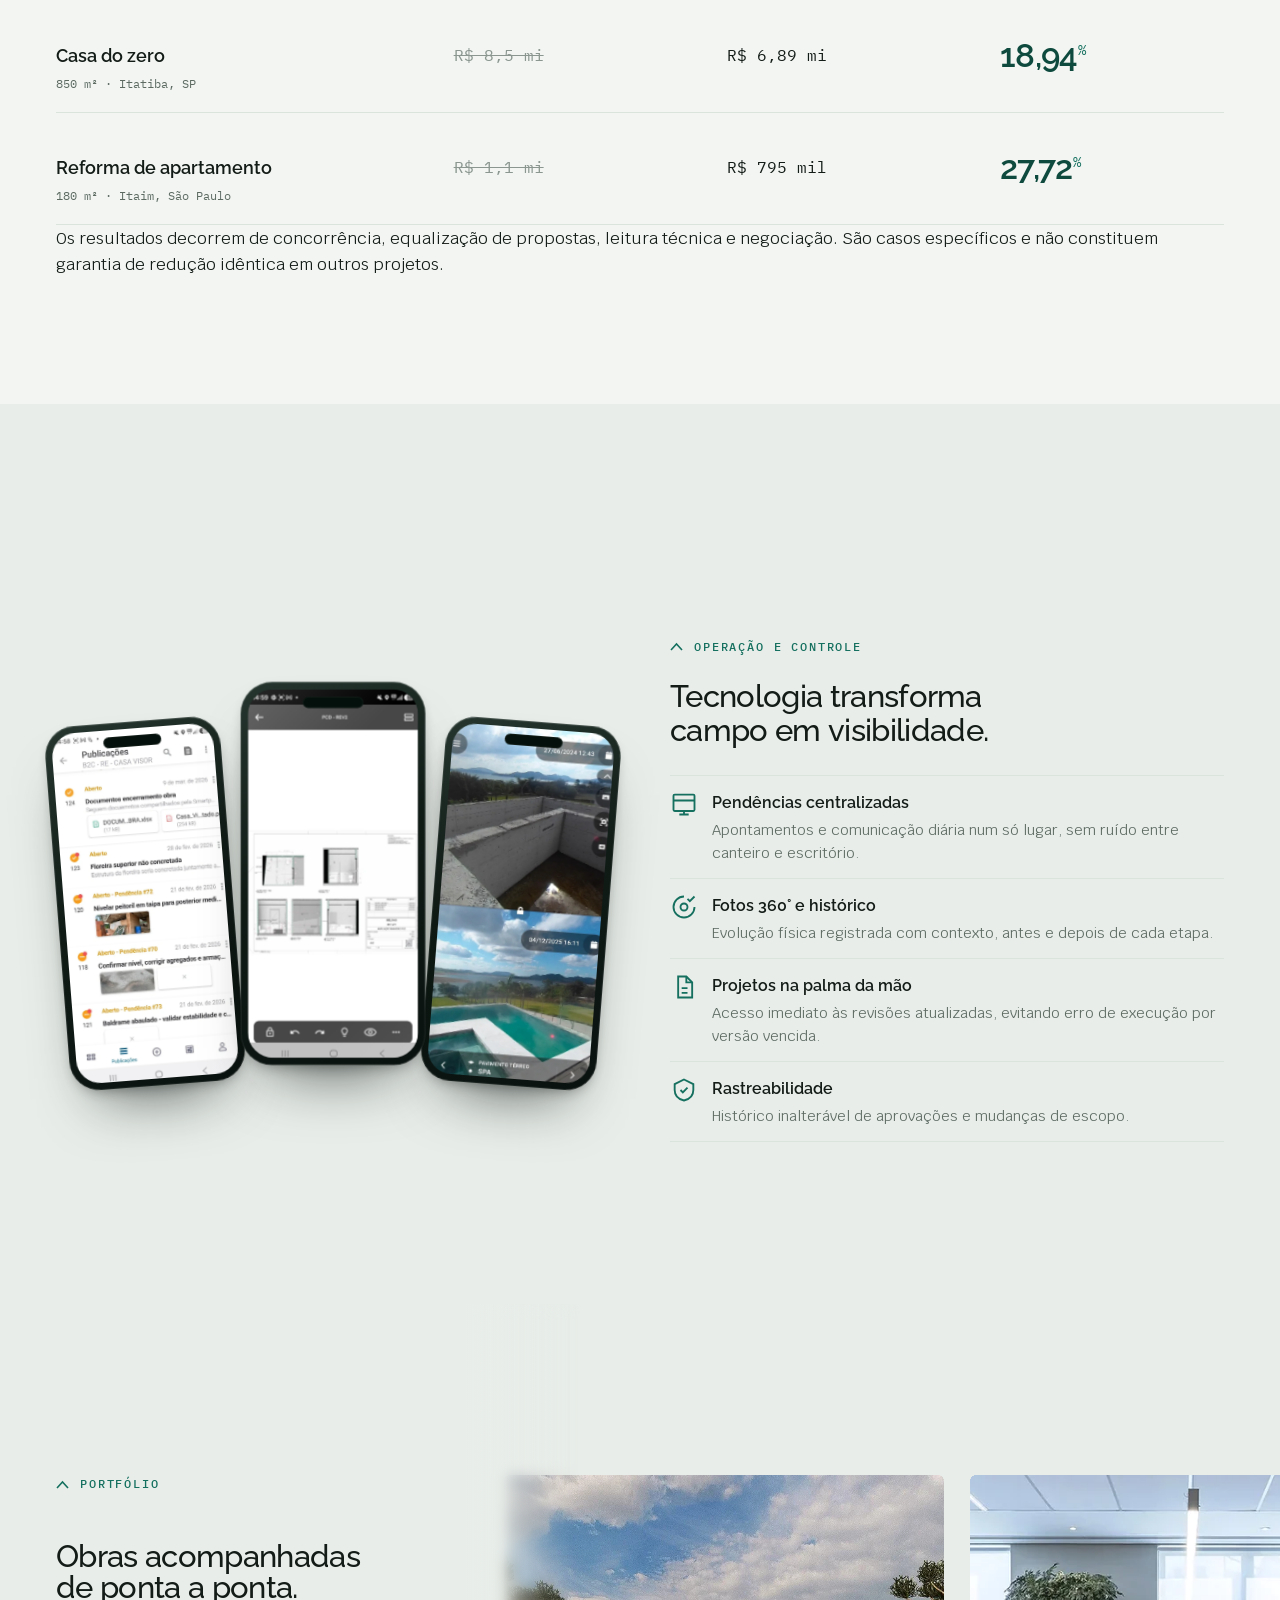
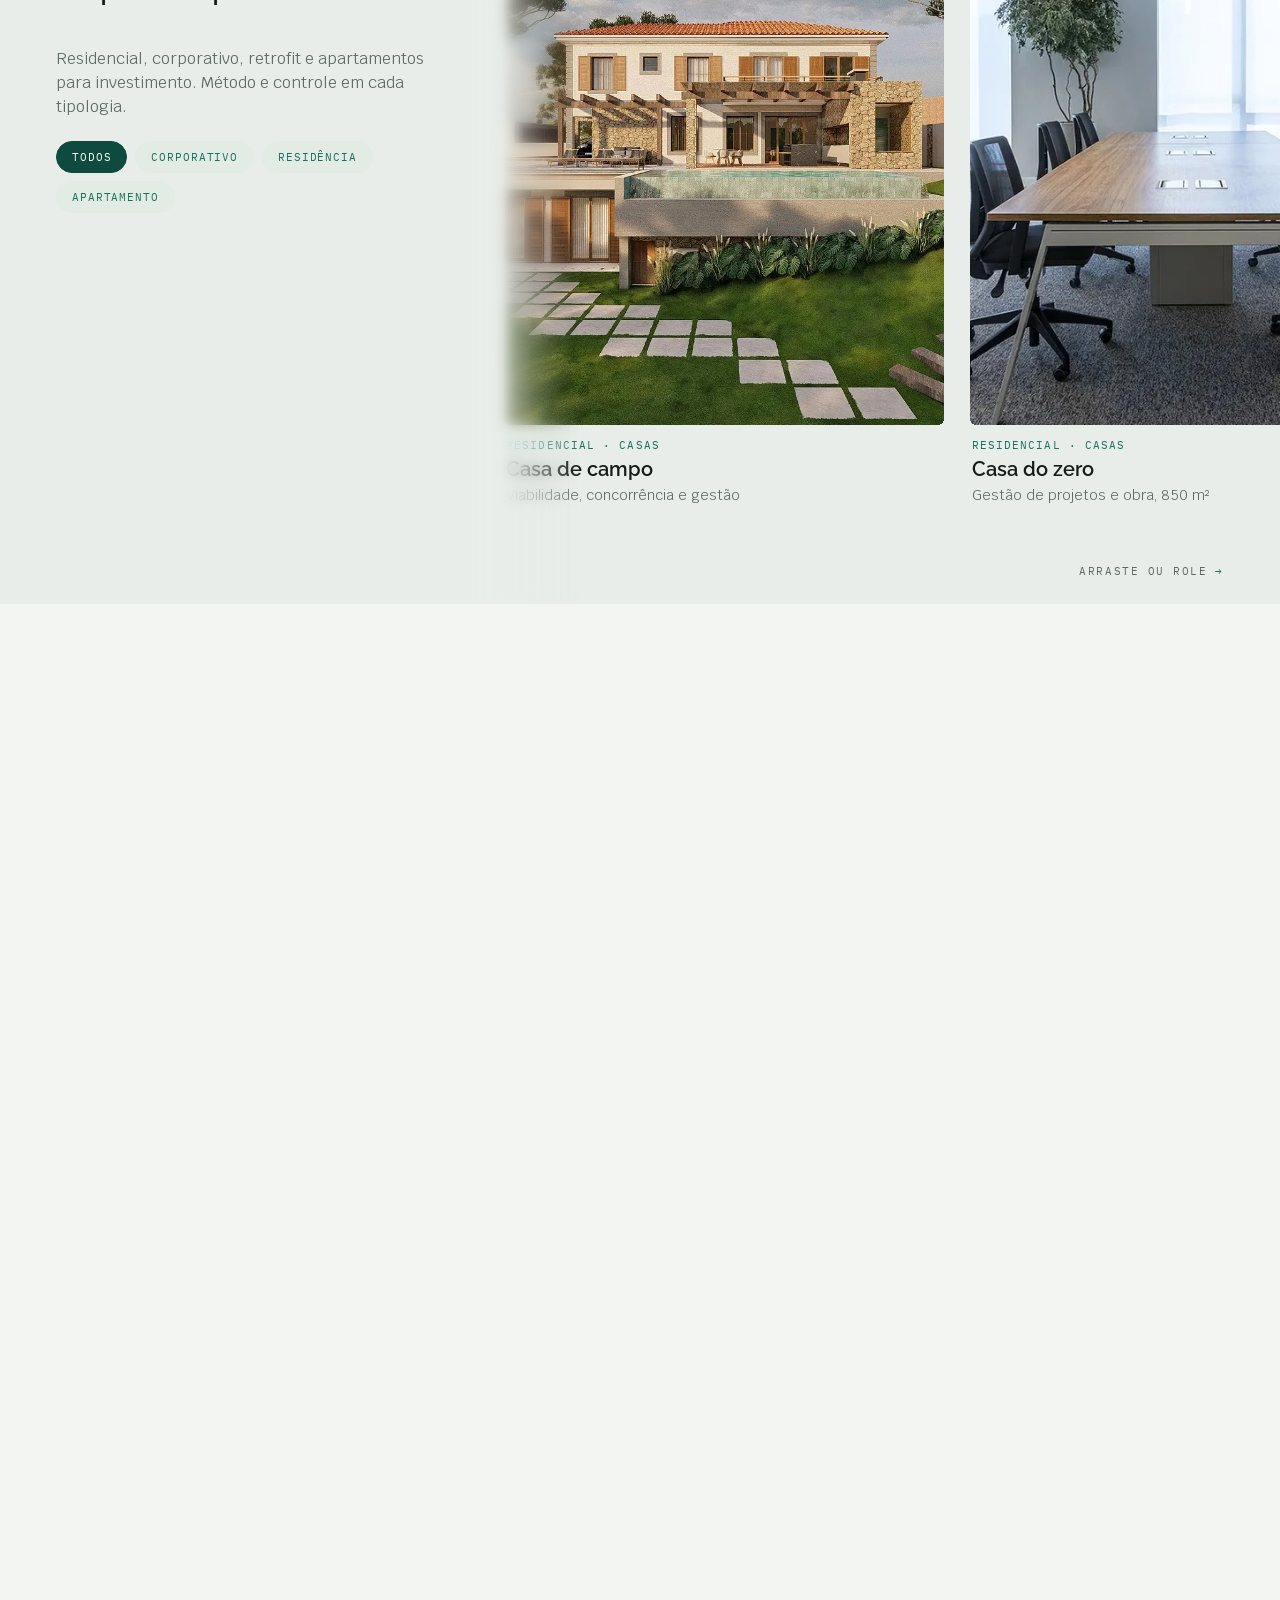
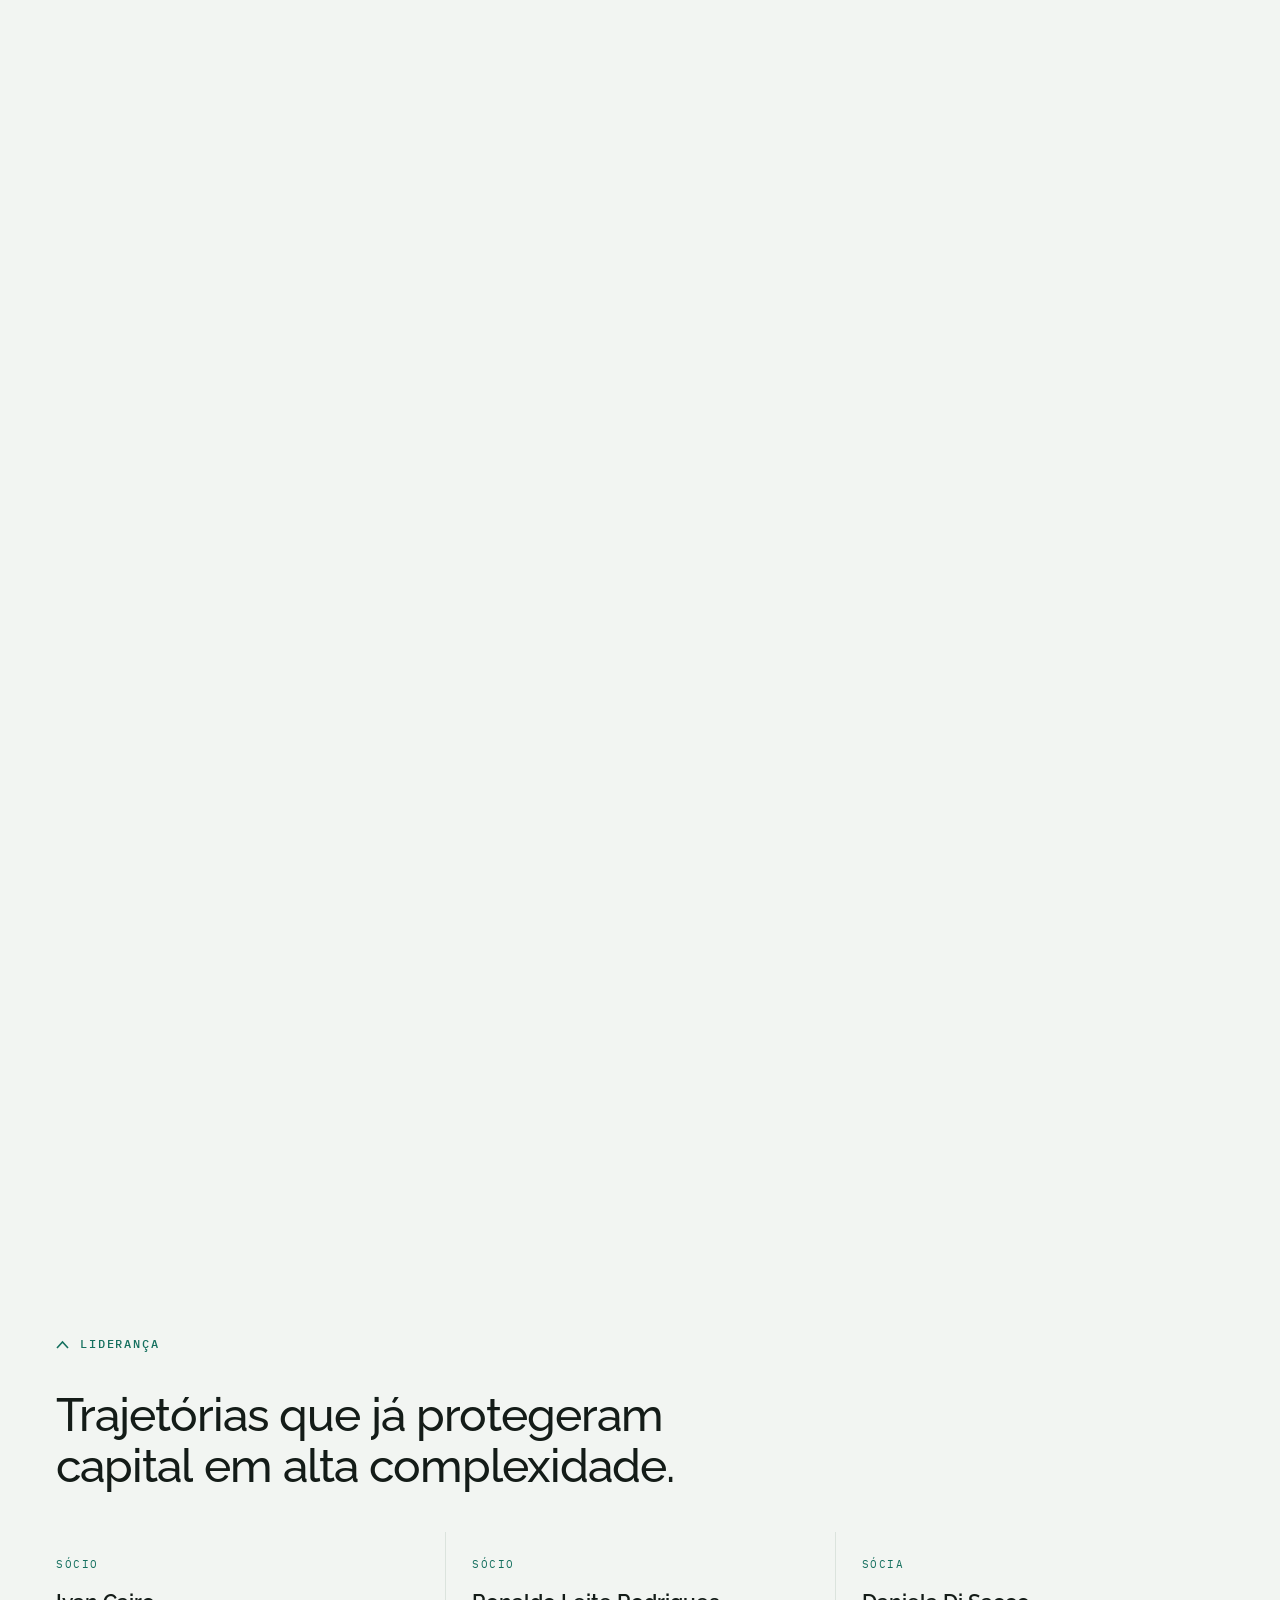
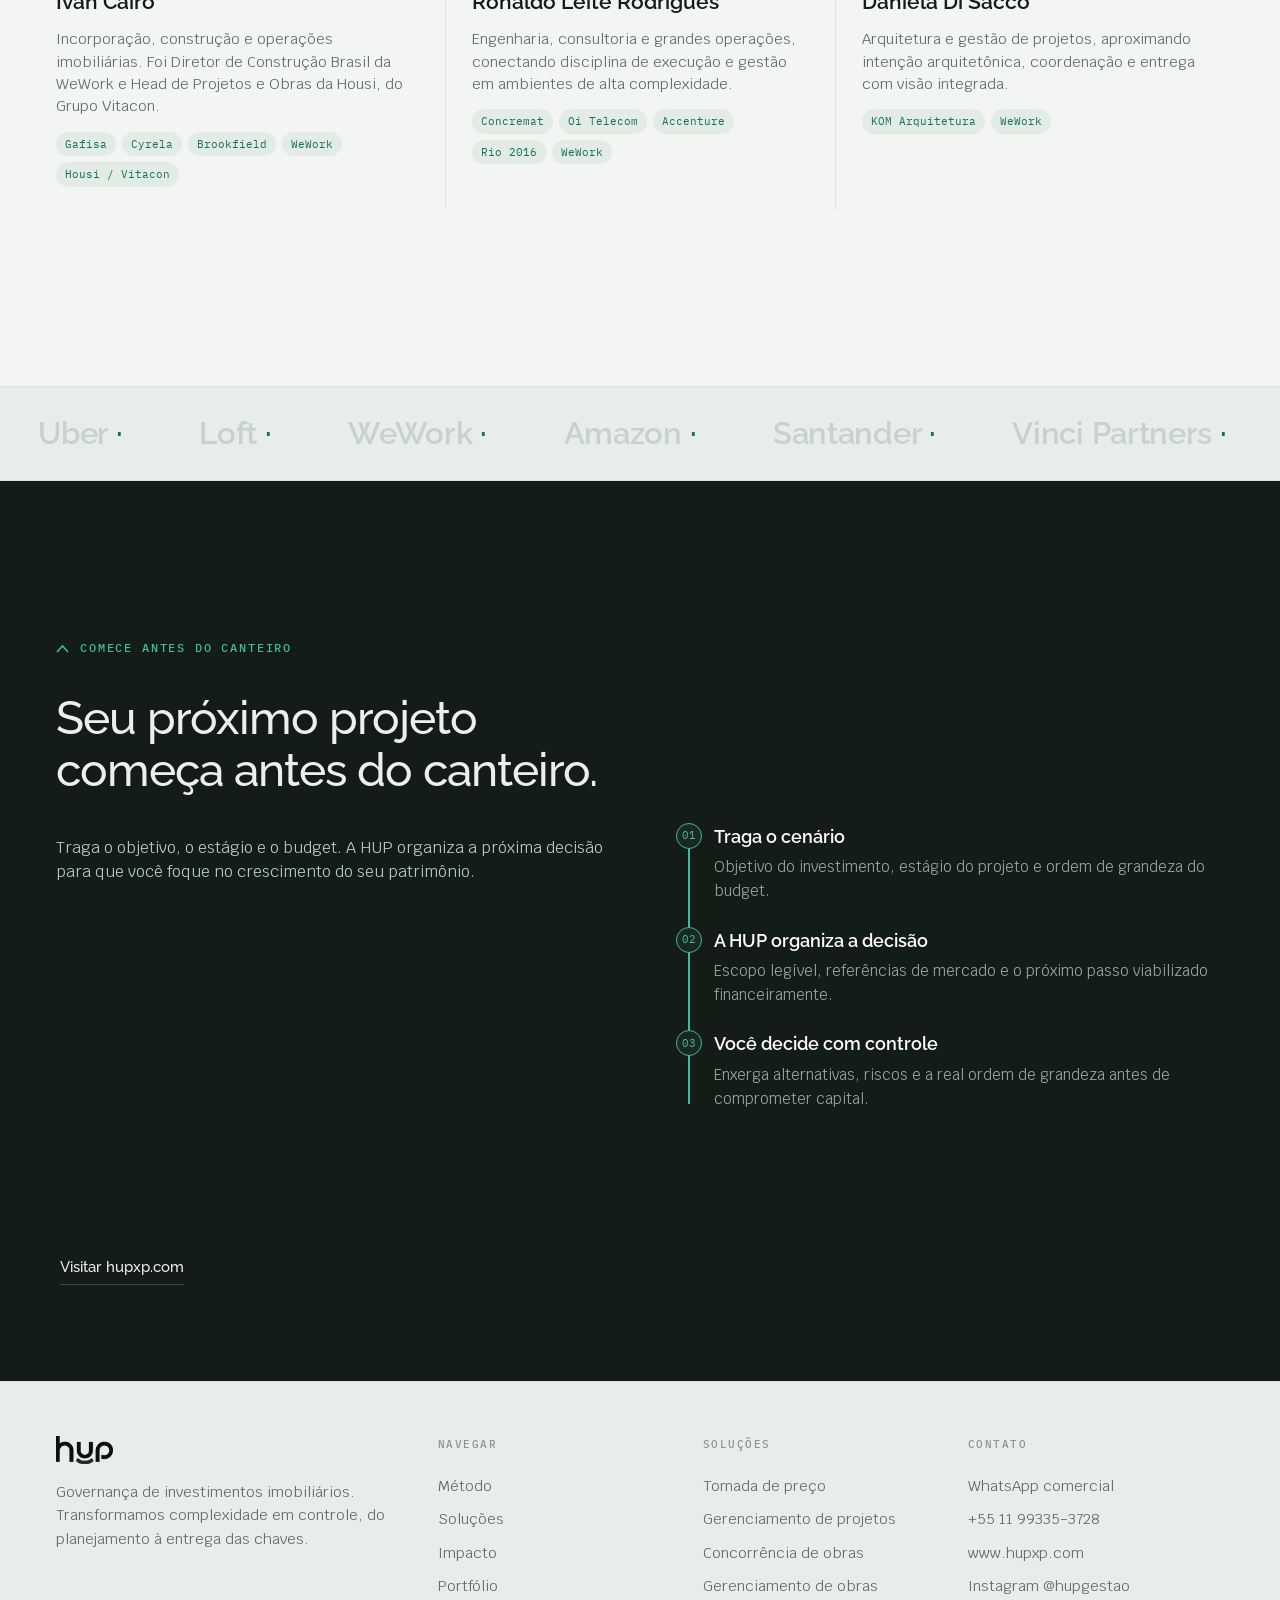
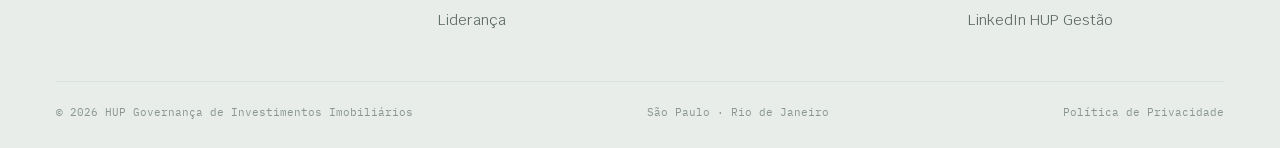
==== commit 057dc850: "Formulário novo do CRM e botões "Solicitar orçamento" em todas as páginas - Widget do CRM trocado pa" ====
--- a/deploy-vercel/index.html
+++ b/deploy-vercel/index.html
@@ -45,7 +45,7 @@
       <a href="#portfolio"><span class="no">04</span>Portfólio<span class="u"></span></a>
       <a href="#lideranca"><span class="no">05</span>Liderança<span class="u"></span></a>
     </nav>
-    <button type="button" class="btn header-cta" data-cta style="padding:11px 22px"><span>Falar com a HUP</span><svg class="arw" viewBox="0 0 12 12" fill="none" stroke="currentColor" stroke-width="1.7" aria-hidden="true"><path d="M3.5 1.5 8 6l-4.5 4.5"/></svg></button>
+    <button type="button" class="btn header-cta" data-cta style="padding:11px 22px"><span>Solicitar orçamento</span><svg class="arw" viewBox="0 0 12 12" fill="none" stroke="currentColor" stroke-width="1.7" aria-hidden="true"><path d="M3.5 1.5 8 6l-4.5 4.5"/></svg></button>
     <button class="burger" aria-label="Abrir menu" aria-expanded="false" data-burger><span></span><span></span><span></span></button>
   </div>
 </header>
@@ -67,7 +67,7 @@
       <a href="#contato" data-drawer-link><span class="no">06</span>Contato</a>
     </nav>
     <div class="d-foot">
-      <button type="button" class="btn" data-cta><span>Falar com a HUP</span><svg class="arw" viewBox="0 0 12 12" fill="none" stroke="currentColor" stroke-width="1.7" aria-hidden="true"><path d="M3.5 1.5 8 6l-4.5 4.5"/></svg></button>
+      <button type="button" class="btn" data-cta><span>Solicitar orçamento</span><svg class="arw" viewBox="0 0 12 12" fill="none" stroke="currentColor" stroke-width="1.7" aria-hidden="true"><path d="M3.5 1.5 8 6l-4.5 4.5"/></svg></button>
       <div class="contact">+55 11 99335&#8209;3728<br>www.hupxp.com<br>@hupgestao</div>
     </div>
   </div>
@@ -315,8 +315,11 @@
       <p class="eyebrow" data-reveal="soft"><svg class="cv" viewBox="0 0 13 9" fill="none" stroke="currentColor" stroke-width="1.6" aria-hidden="true"><path d="M1 8 6.5 2 12 8"/></svg>Comece antes do canteiro</p>
       <h2 class="disp d2" data-reveal="soft">Seu próximo projeto começa antes do canteiro.</h2>
       <p class="lede" data-reveal>Traga o objetivo, o estágio e o budget. A HUP organiza a próxima decisão para que você foque no crescimento do seu patrimônio.</p>
+      <!-- Formulário do CRM BuildV (incorporado). A classe "cta" faz o mapa de calor contar esta área como chamada. -->
+      <div class="cta-form cta" id="formulario">
+        <div data-buildv-widget="wid_f38896c081591265e66d08aaffd3363b"></div>
+      </div>
       <div class="actions" data-reveal>
-        <button type="button" class="btn" data-cta><span>Solicitar orçamento</span><svg class="arw" viewBox="0 0 12 12" fill="none" stroke="currentColor" stroke-width="1.7" aria-hidden="true"><path d="M3.5 1.5 8 6l-4.5 4.5"/></svg></button>
         <a class="btn ghost" href="https://www.hupxp.com" target="_blank" rel="noopener"><span>Visitar hupxp.com</span><span class="ln"></span></a>
       </div>
     </div>
@@ -376,31 +379,35 @@
 </script>
 <script src="assets/js/app.js"></script>
 
-<!-- Widget CRM BuildV -->
-<script src="https://app-crm.buildv.com.br/widget.js"
-        data-widget="wid_16cac8b82d895d985eed13d246226f88"
-        data-api="https://buildv-crm-clients-api-production.up.railway.app"
-        async></script>
+<!-- Widget CRM BuildV: formulário incorporado na seção de contato (#formulario) -->
+<style>
+  .cta .cta-form{margin-top:28px;width:100%;max-width:420px;min-height:300px}
+</style>
+<script src="https://app-crm.buildv.com.br/widget.js" data-widget="wid_f38896c081591265e66d08aaffd3363b" data-api="https://crm-clients-api.buildv.com.br" async></script>
 <script>
-  /* CTAs (data-cta) abrem o popup do widget BuildV CRM — o .bv-launcher vive em shadow DOM */
+  /* Botões [data-cta] levam até o formulário e põem o foco no primeiro campo */
   (function(){
-    function findLauncher(){
-      var l = document.querySelector('.bv-launcher'); if (l) return l;
-      var hosts = document.querySelectorAll('*');
-      for (var i=0;i<hosts.length;i++){
-        if (hosts[i].shadowRoot){
-          var x = hosts[i].shadowRoot.querySelector('.bv-launcher');
-          if (x) return x;
-        }
-      }
-      return null;
+    var reduce = window.matchMedia && matchMedia('(prefers-reduced-motion: reduce)').matches;
+    function goToForm(){
+      var slot = document.querySelector('[data-buildv-widget]'); if (!slot) return;
+      slot.scrollIntoView({ behavior: reduce ? 'auto' : 'smooth', block: 'center' });
+      setTimeout(function(){
+        var host = slot.querySelector('*');
+        var field = host && host.shadowRoot && host.shadowRoot.querySelector('input:not([name=company_website]),textarea,select');
+        if (field) field.focus({ preventScroll: true });
+      }, reduce ? 0 : 700);
     }
     document.addEventListener('click', function(e){
       var t = e.target.closest('[data-cta]'); if (!t) return;
       e.preventDefault();
-      var l = findLauncher(); if (l) l.click();
+      (window.dataLayer = window.dataLayer || []).push({ event: 'cta_click', cta_local: t.getAttribute('data-cta') || 'raiz' });
+      var aberto = document.querySelector('[data-drawer].open');
+      var fecha = aberto && aberto.querySelector('[data-drawer-close]');
+      if (fecha) { fecha.click(); setTimeout(goToForm, 80); } else { goToForm(); }
     });
   })();
 </script>
+<!-- Mapa de calor do Painel BuildV: sem cookie e sem dado pessoal -->
+<script src="https://painel-web-ebon.vercel.app/m.js" defer></script>
 </body>
 </html>
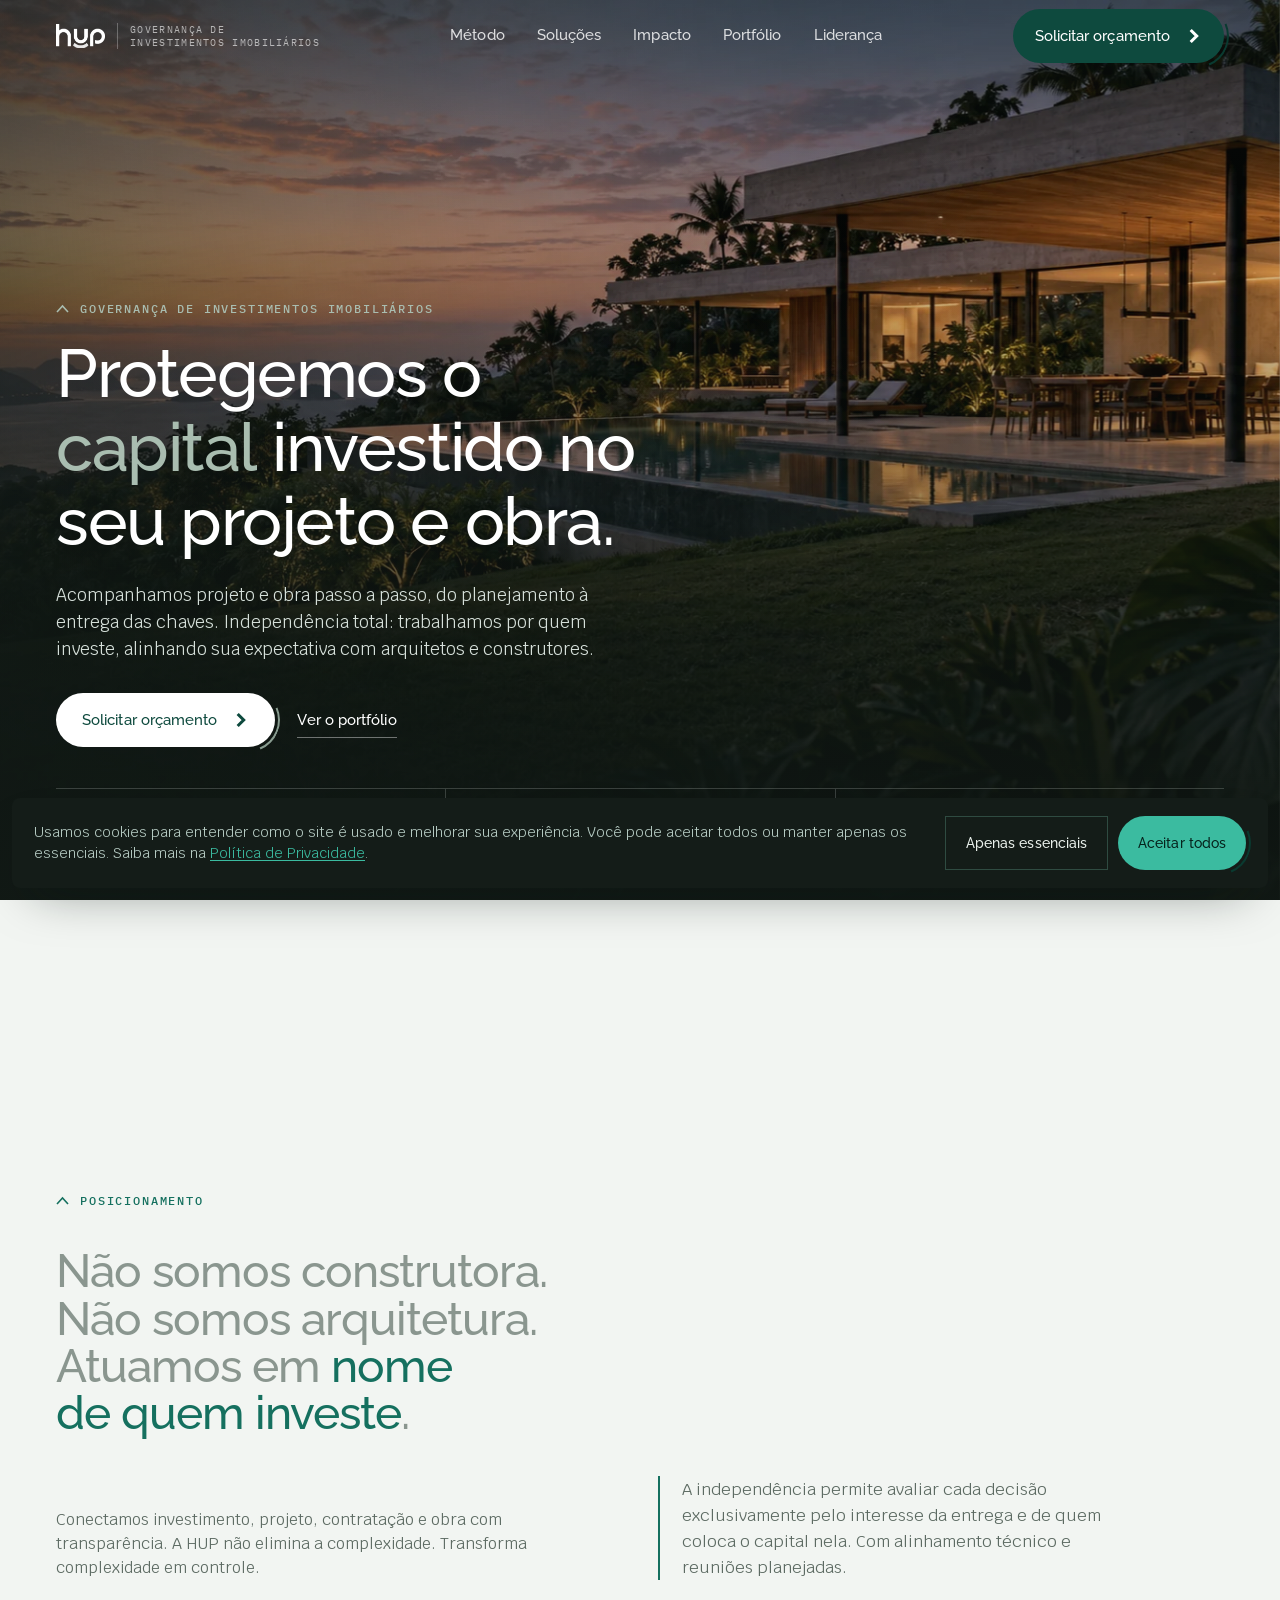
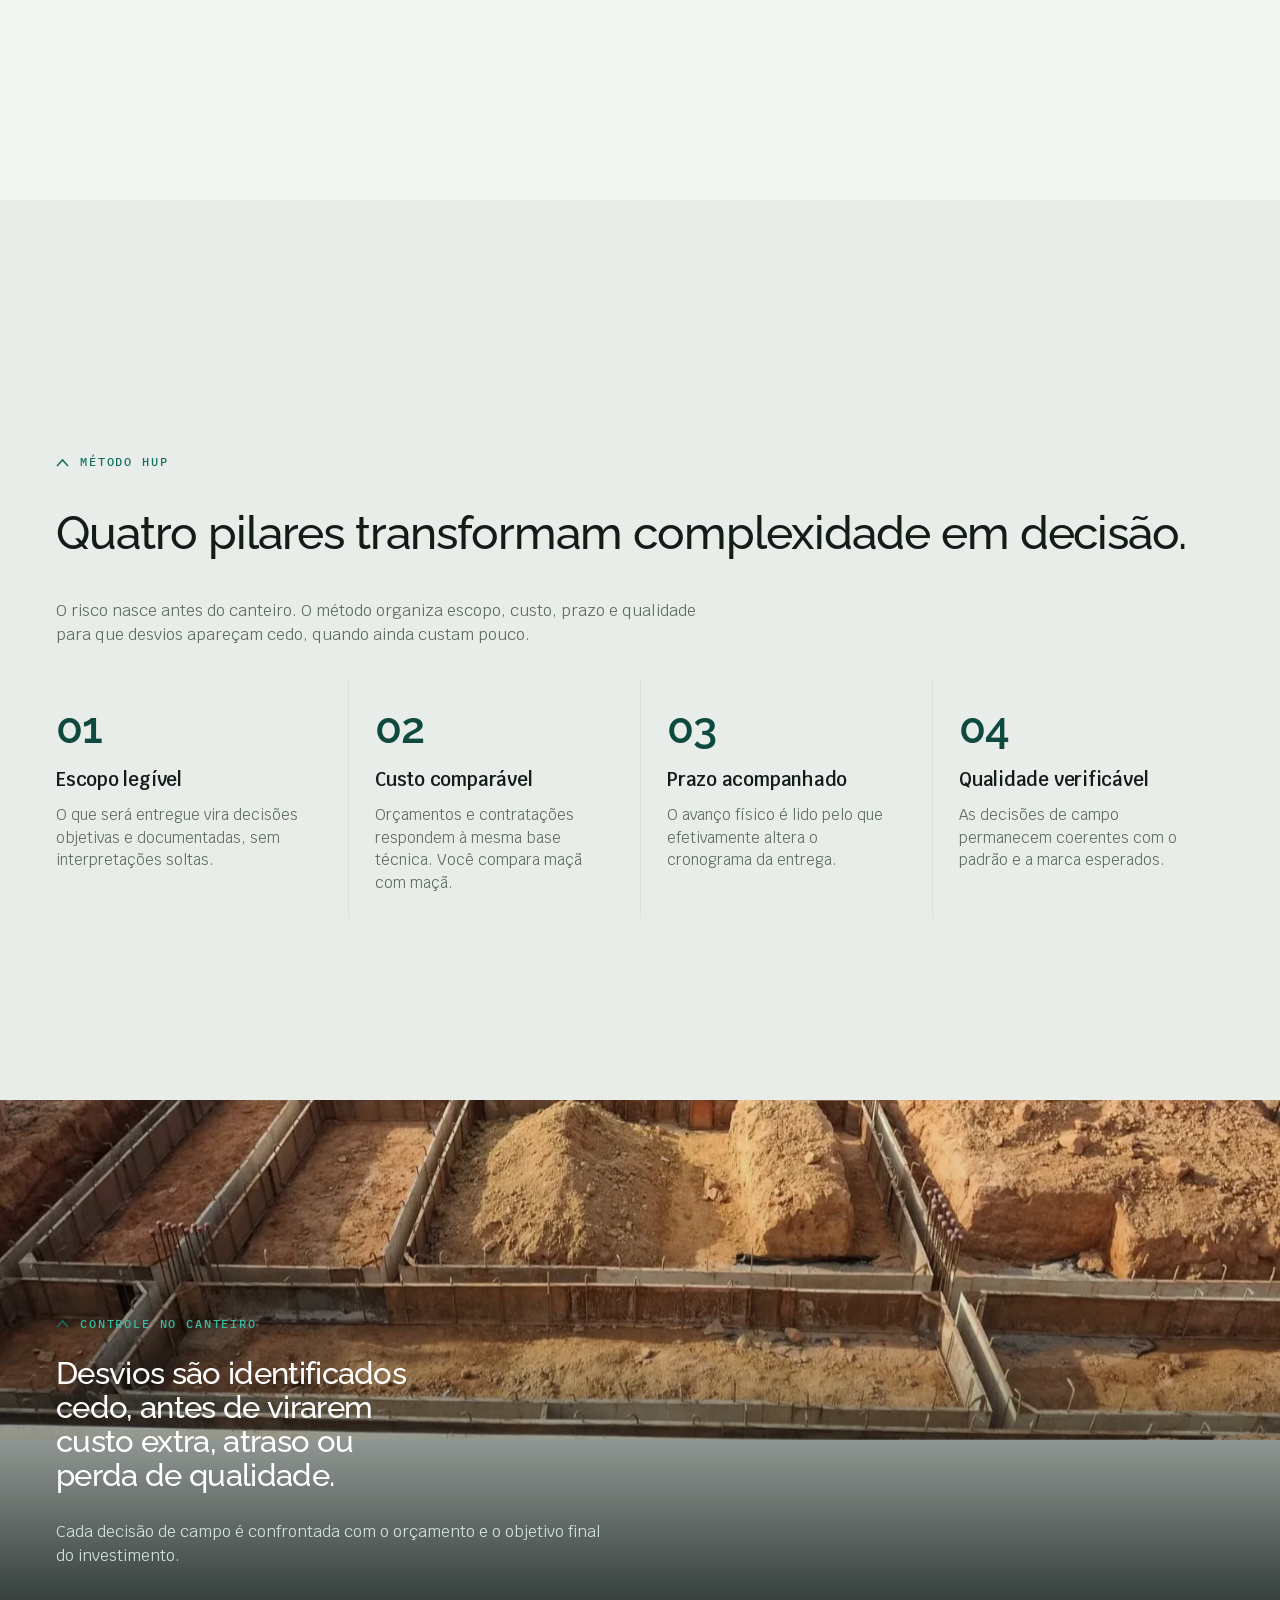
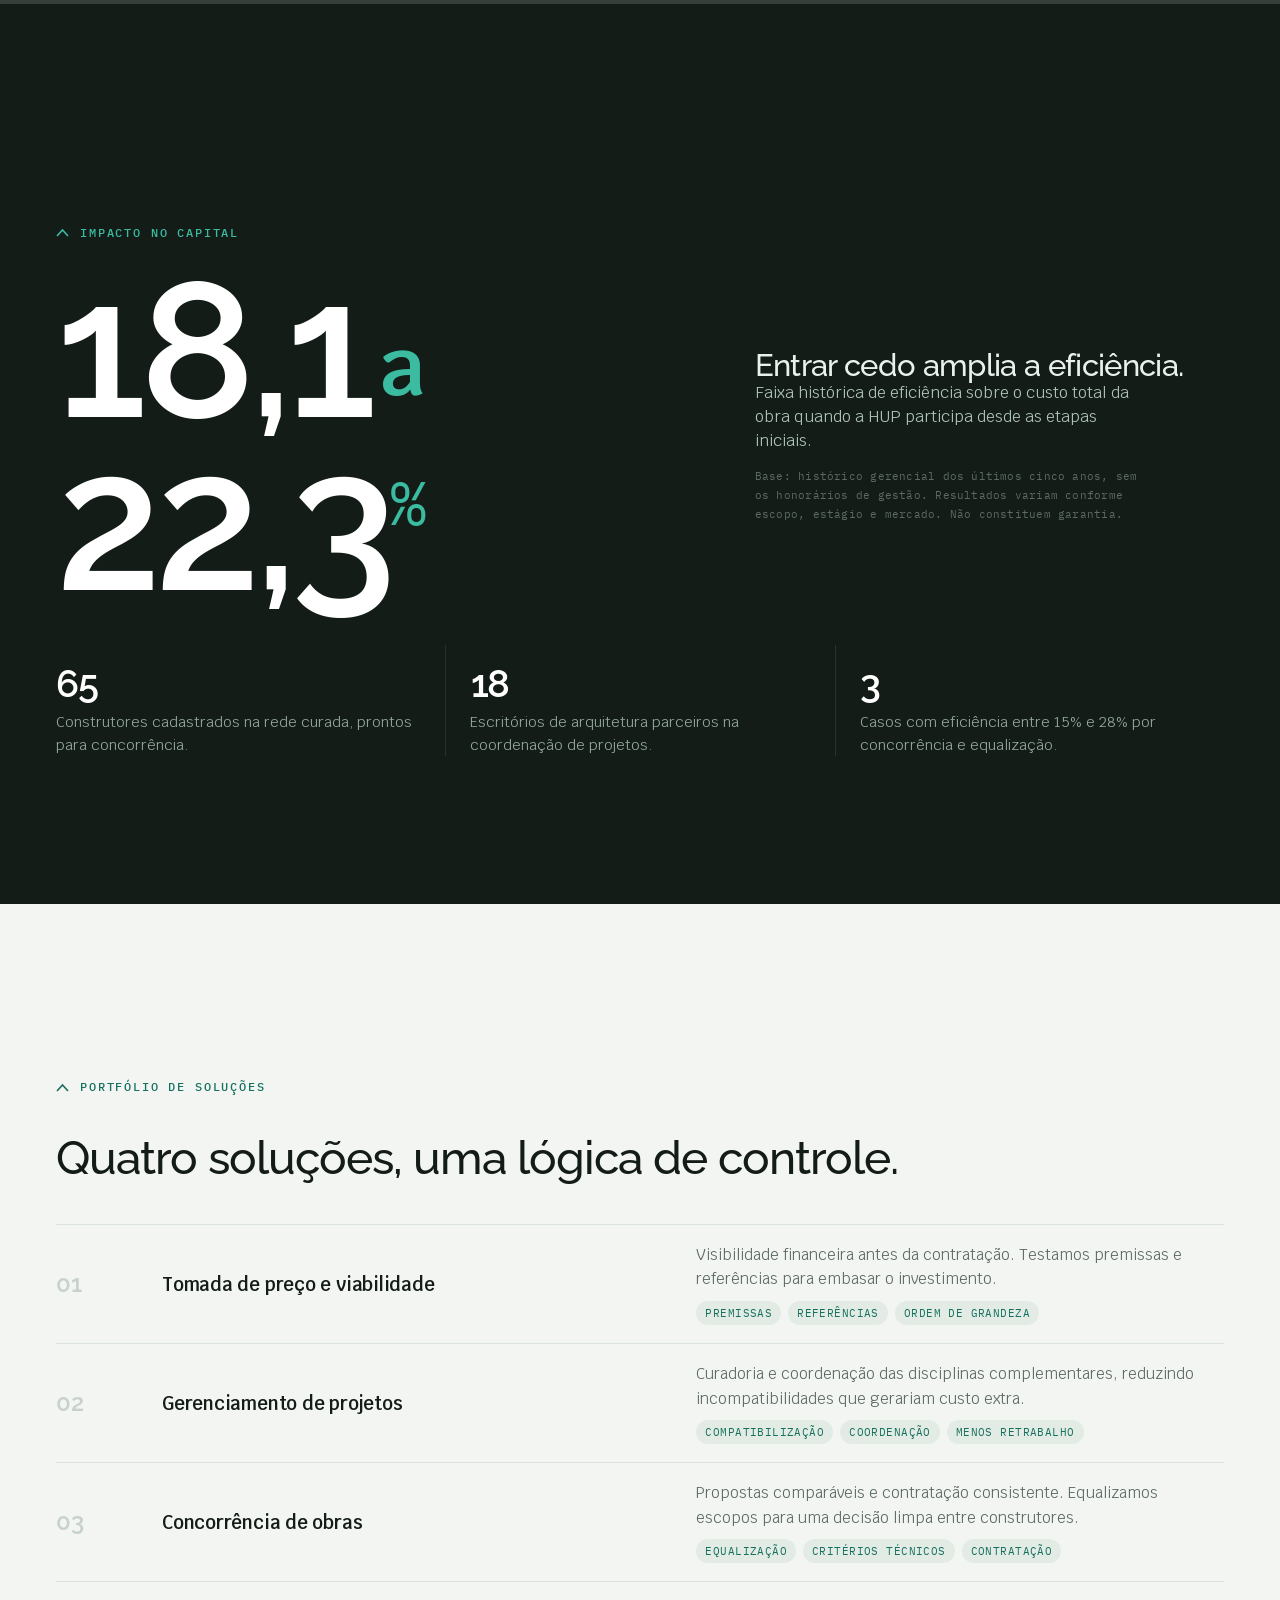
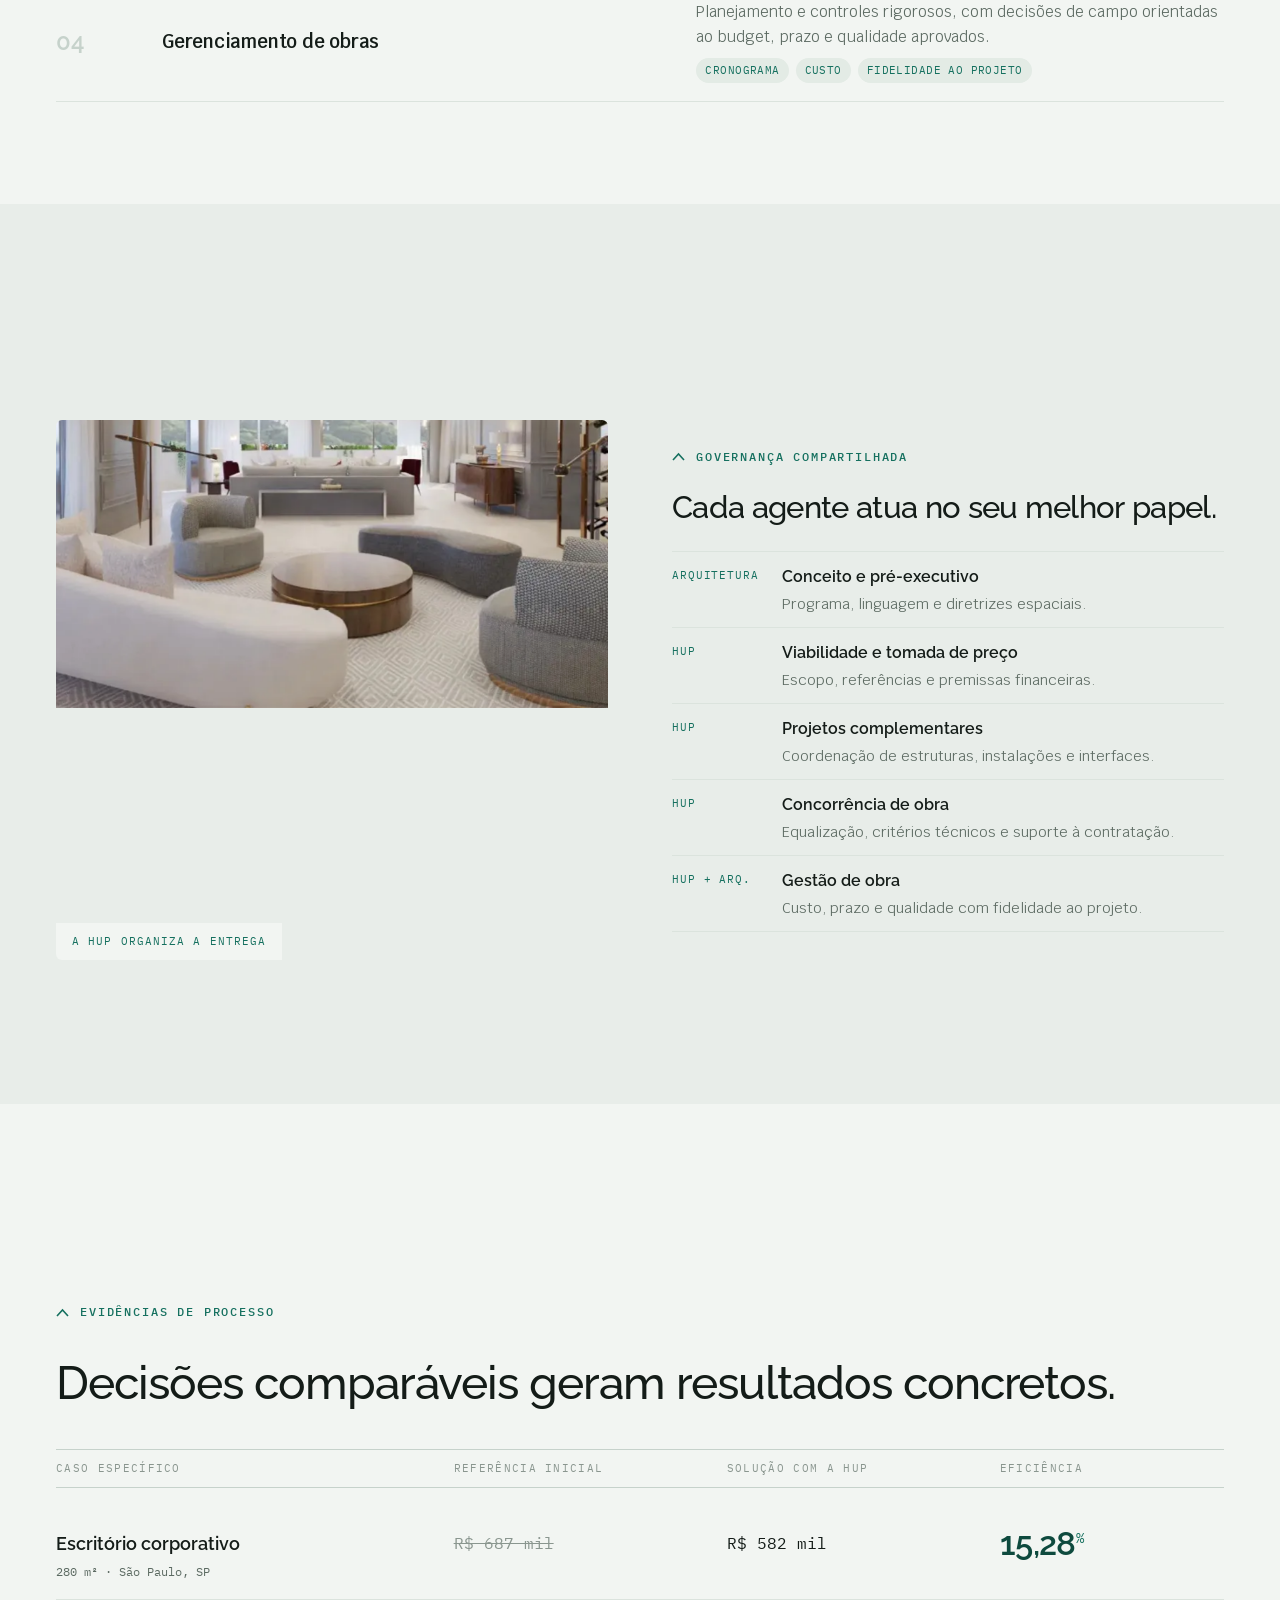
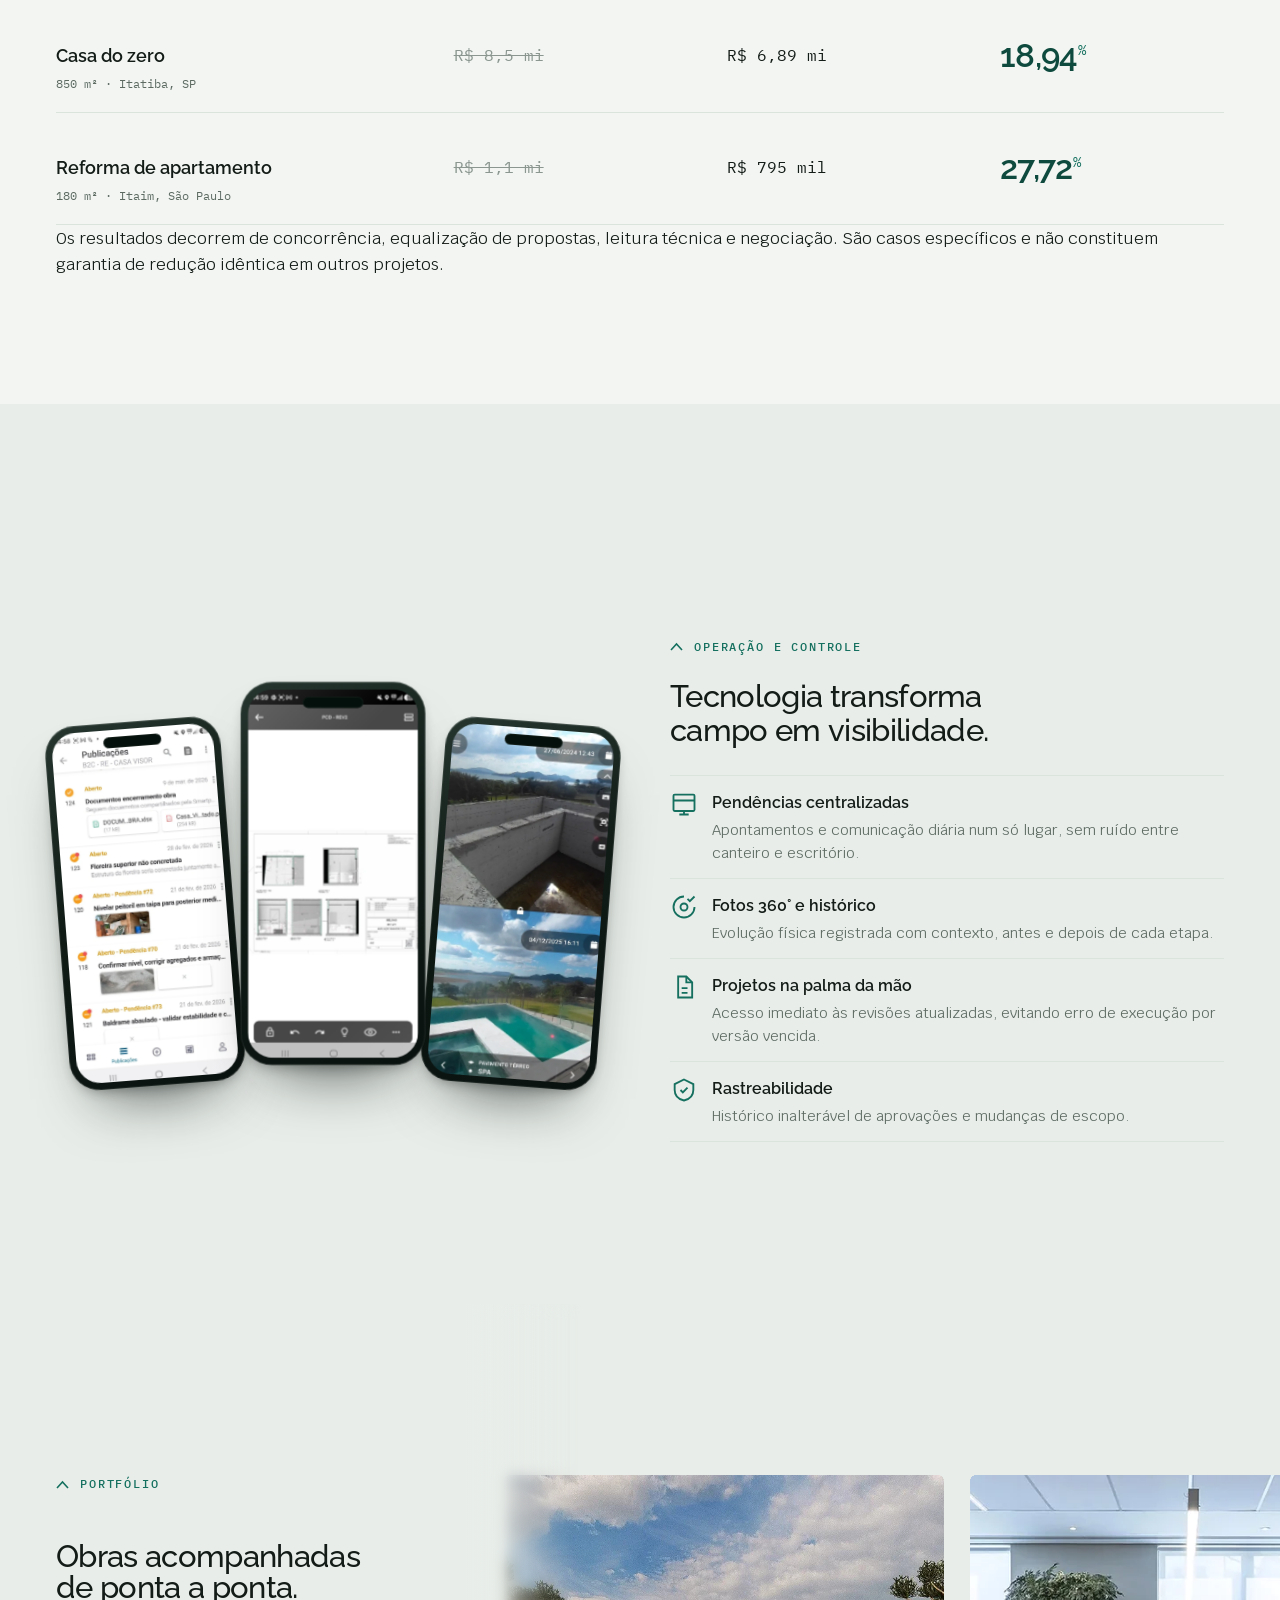
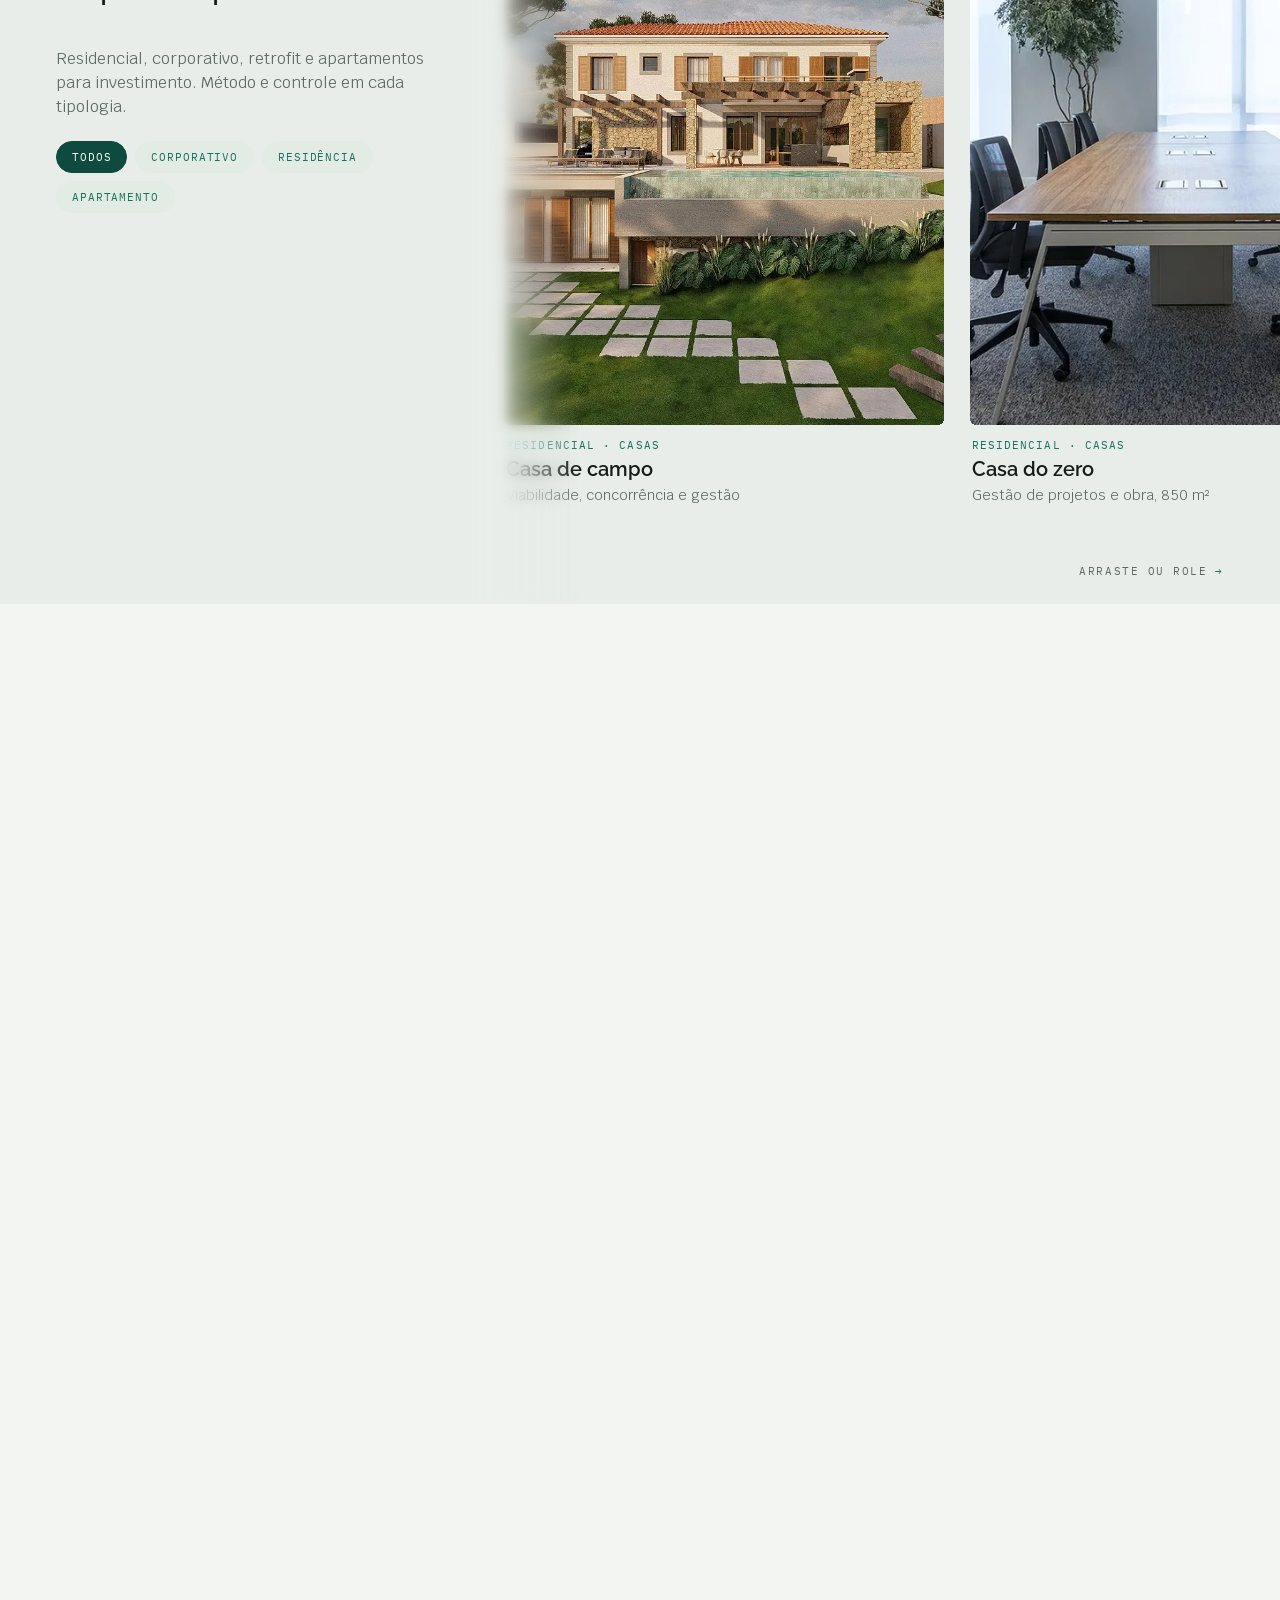
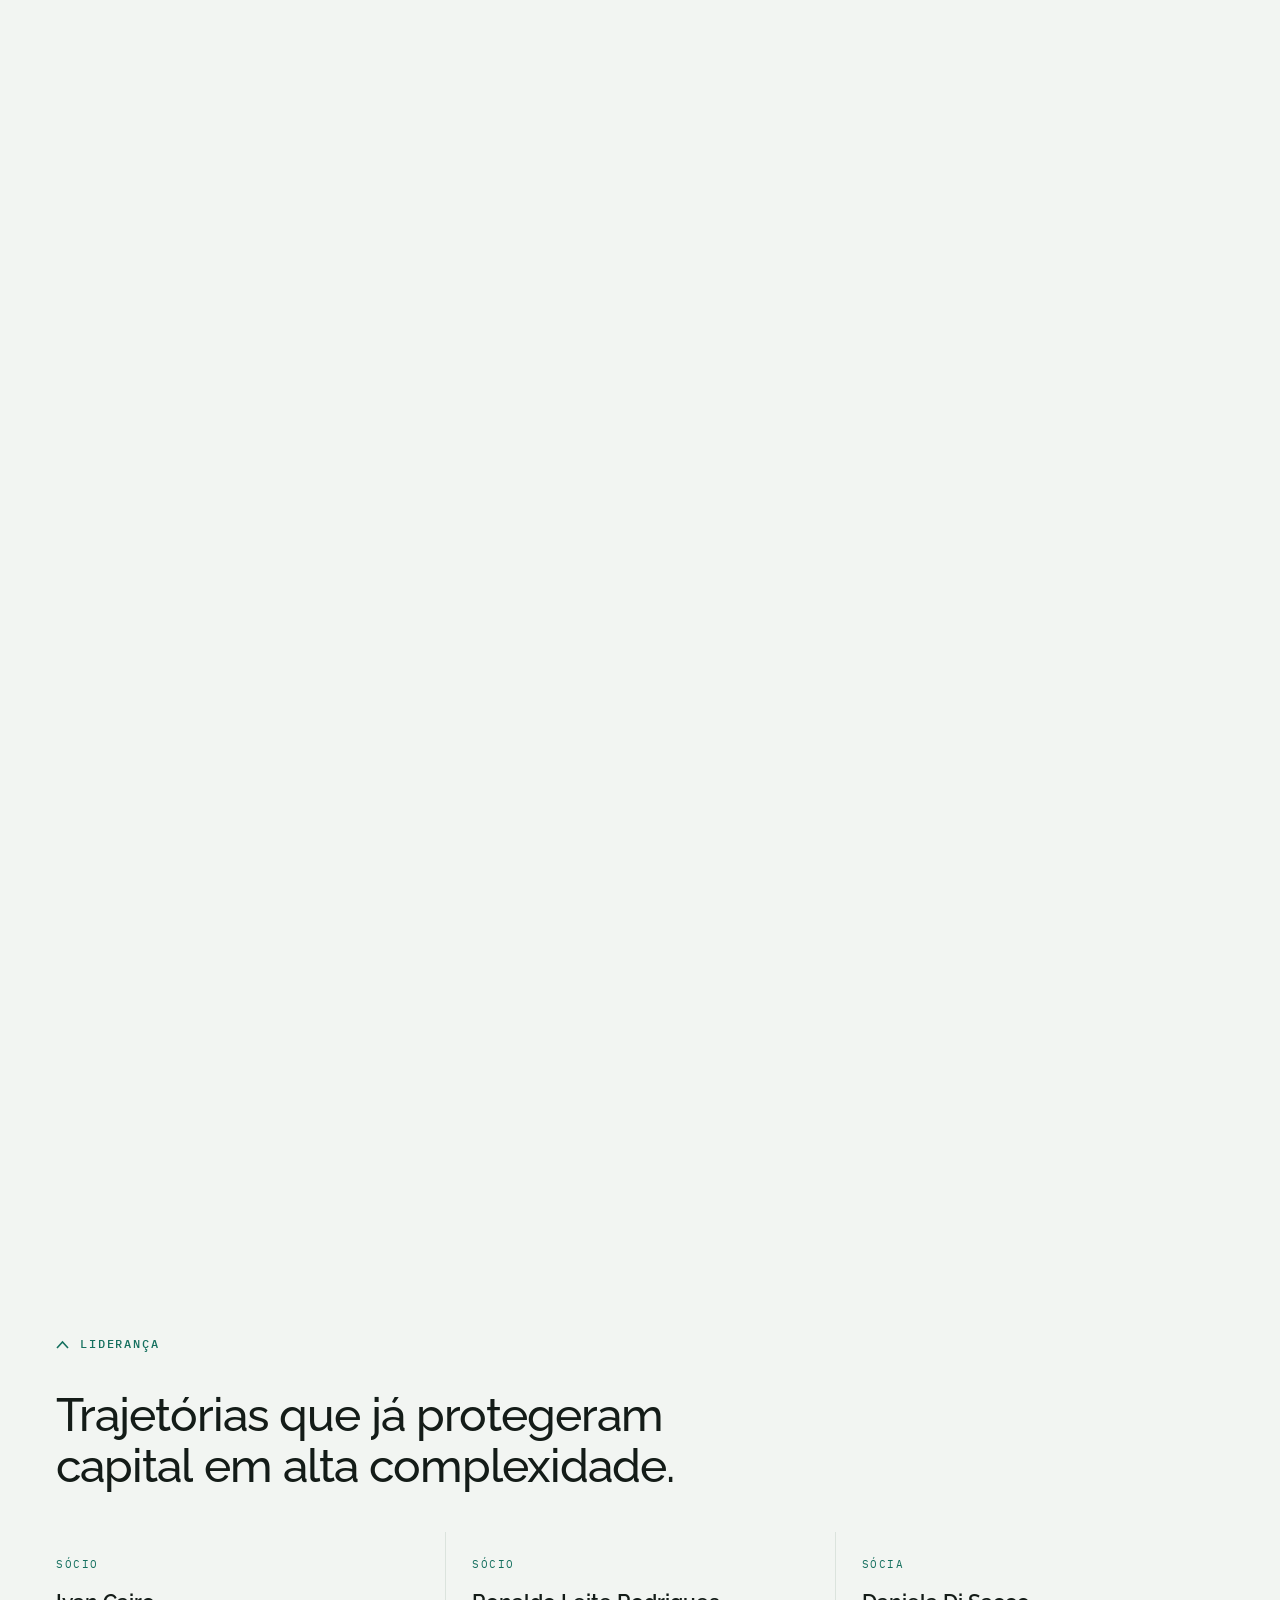
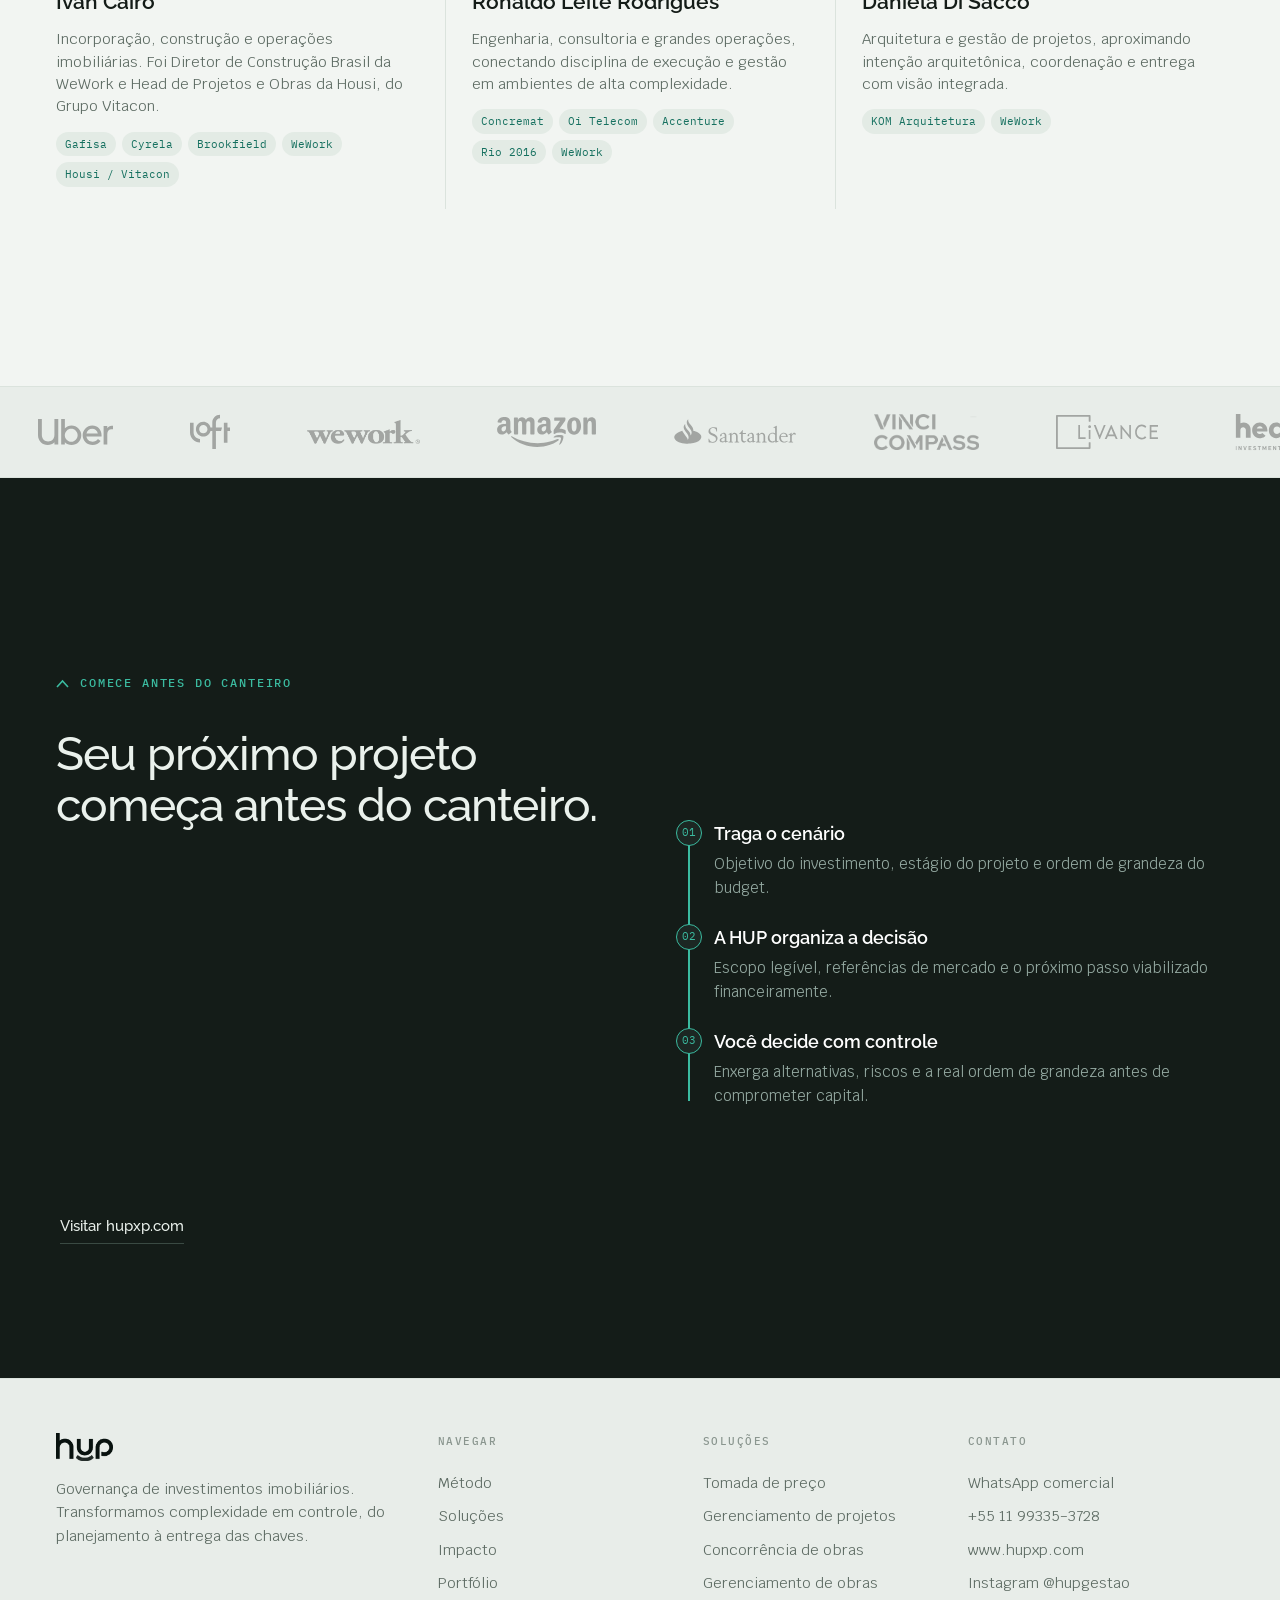
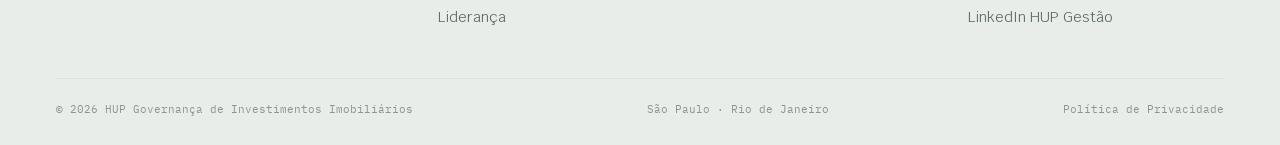
==== commit 9d35df22: "Página inicial: logos dos clientes no letreiro e contato sem parágrafo - Letreiro de clientes: os 11" ====
--- a/deploy-vercel/index.html
+++ b/deploy-vercel/index.html
@@ -303,8 +303,8 @@
 <!-- ============ CLIENTES ============ -->
 <section class="clients" data-bg="light" aria-label="Marcas e investidores atendidos">
   <div class="marquee" data-marquee>
-    <span class="m">Uber<span class="dot"> · </span></span><span class="m">Loft<span class="dot"> · </span></span><span class="m">WeWork<span class="dot"> · </span></span><span class="m">Amazon<span class="dot"> · </span></span><span class="m">Santander<span class="dot"> · </span></span><span class="m">Vinci Partners<span class="dot"> · </span></span><span class="m">Livance<span class="dot"> · </span></span><span class="m">Hedge<span class="dot"> · </span></span><span class="m">Avenues<span class="dot"> · </span></span><span class="m">Mercedes&#8209;Benz<span class="dot"> · </span></span><span class="m">Algar<span class="dot"> · </span></span>
-    <span class="m" aria-hidden="true">Uber<span class="dot"> · </span></span><span class="m" aria-hidden="true">Loft<span class="dot"> · </span></span><span class="m" aria-hidden="true">WeWork<span class="dot"> · </span></span><span class="m" aria-hidden="true">Amazon<span class="dot"> · </span></span><span class="m" aria-hidden="true">Santander<span class="dot"> · </span></span><span class="m" aria-hidden="true">Vinci Partners<span class="dot"> · </span></span><span class="m" aria-hidden="true">Livance<span class="dot"> · </span></span><span class="m" aria-hidden="true">Hedge<span class="dot"> · </span></span><span class="m" aria-hidden="true">Avenues<span class="dot"> · </span></span><span class="m" aria-hidden="true">Mercedes&#8209;Benz<span class="dot"> · </span></span><span class="m" aria-hidden="true">Algar<span class="dot"> · </span></span>
+    <span class="m m--logo"><img src="assets/img/clientes/uber.svg" alt="Uber" style="--h:26px" loading="lazy" decoding="async"></span><span class="m m--logo"><img src="assets/img/clientes/loft.svg" alt="Loft" style="--h:40px" loading="lazy" decoding="async"></span><span class="m m--logo"><img src="assets/img/clientes/wework.png" alt="WeWork" style="--h:24px" loading="lazy" decoding="async"></span><span class="m m--logo"><img src="assets/img/clientes/amazon.svg" alt="Amazon" style="--h:30px" loading="lazy" decoding="async"></span><span class="m m--logo"><img src="assets/img/clientes/santander.svg" alt="Santander" style="--h:28px" loading="lazy" decoding="async"></span><span class="m m--logo"><img src="assets/img/clientes/vinci.png" alt="Vinci Partners" style="--h:36px" loading="lazy" decoding="async"></span><span class="m m--logo"><img src="assets/img/clientes/livance.svg" alt="Livance" style="--h:34px" loading="lazy" decoding="async"></span><span class="m m--logo"><img src="assets/img/clientes/hedge.svg" alt="Hedge" style="--h:38px" loading="lazy" decoding="async"></span><span class="m m--logo"><img src="assets/img/clientes/avenues.svg" alt="Avenues" style="--h:22px" loading="lazy" decoding="async"></span><span class="m m--logo"><img src="assets/img/clientes/mercedes-benz.svg" alt="Mercedes-Benz" style="--h:18px" loading="lazy" decoding="async"></span><span class="m m--logo"><img src="assets/img/clientes/algar.svg" alt="Algar" style="--h:34px" loading="lazy" decoding="async"></span>
+    <span class="m m--logo" aria-hidden="true"><img src="assets/img/clientes/uber.svg" alt="" style="--h:26px" loading="lazy" decoding="async"></span><span class="m m--logo" aria-hidden="true"><img src="assets/img/clientes/loft.svg" alt="" style="--h:40px" loading="lazy" decoding="async"></span><span class="m m--logo" aria-hidden="true"><img src="assets/img/clientes/wework.png" alt="" style="--h:24px" loading="lazy" decoding="async"></span><span class="m m--logo" aria-hidden="true"><img src="assets/img/clientes/amazon.svg" alt="" style="--h:30px" loading="lazy" decoding="async"></span><span class="m m--logo" aria-hidden="true"><img src="assets/img/clientes/santander.svg" alt="" style="--h:28px" loading="lazy" decoding="async"></span><span class="m m--logo" aria-hidden="true"><img src="assets/img/clientes/vinci.png" alt="" style="--h:36px" loading="lazy" decoding="async"></span><span class="m m--logo" aria-hidden="true"><img src="assets/img/clientes/livance.svg" alt="" style="--h:34px" loading="lazy" decoding="async"></span><span class="m m--logo" aria-hidden="true"><img src="assets/img/clientes/hedge.svg" alt="" style="--h:38px" loading="lazy" decoding="async"></span><span class="m m--logo" aria-hidden="true"><img src="assets/img/clientes/avenues.svg" alt="" style="--h:22px" loading="lazy" decoding="async"></span><span class="m m--logo" aria-hidden="true"><img src="assets/img/clientes/mercedes-benz.svg" alt="" style="--h:18px" loading="lazy" decoding="async"></span><span class="m m--logo" aria-hidden="true"><img src="assets/img/clientes/algar.svg" alt="" style="--h:34px" loading="lazy" decoding="async"></span>
   </div>
 </section>
 
@@ -314,7 +314,6 @@
     <div>
       <p class="eyebrow" data-reveal="soft"><svg class="cv" viewBox="0 0 13 9" fill="none" stroke="currentColor" stroke-width="1.6" aria-hidden="true"><path d="M1 8 6.5 2 12 8"/></svg>Comece antes do canteiro</p>
       <h2 class="disp d2" data-reveal="soft">Seu próximo projeto começa antes do canteiro.</h2>
-      <p class="lede" data-reveal>Traga o objetivo, o estágio e o budget. A HUP organiza a próxima decisão para que você foque no crescimento do seu patrimônio.</p>
       <!-- Formulário do CRM BuildV (incorporado). A classe "cta" faz o mapa de calor contar esta área como chamada. -->
       <div class="cta-form cta" id="formulario">
         <div data-buildv-widget="wid_f38896c081591265e66d08aaffd3363b"></div>
@@ -382,6 +381,12 @@
 <!-- Widget CRM BuildV: formulário incorporado na seção de contato (#formulario) -->
 <style>
   .cta .cta-form{margin-top:28px;width:100%;max-width:420px;min-height:300px}
+  /* Letreiro de clientes: logos num tom só, na mesma família de cor do texto anterior */
+  .marquee .m--logo{display:flex;align-items:center;height:clamp(64px,7vw,92px)}
+  .marquee .m--logo img{display:block;height:calc(var(--h) * var(--esc,1));width:auto;max-width:none;
+    filter:grayscale(1) brightness(0);opacity:.3;transition:opacity .4s}
+  .clients:hover .marquee .m--logo:hover img{opacity:.8}
+  @media(max-width:820px){.marquee .m--logo{--esc:.78}}
 </style>
 <script src="https://app-crm.buildv.com.br/widget.js" data-widget="wid_f38896c081591265e66d08aaffd3363b" data-api="https://crm-clients-api.buildv.com.br" async></script>
 <script>
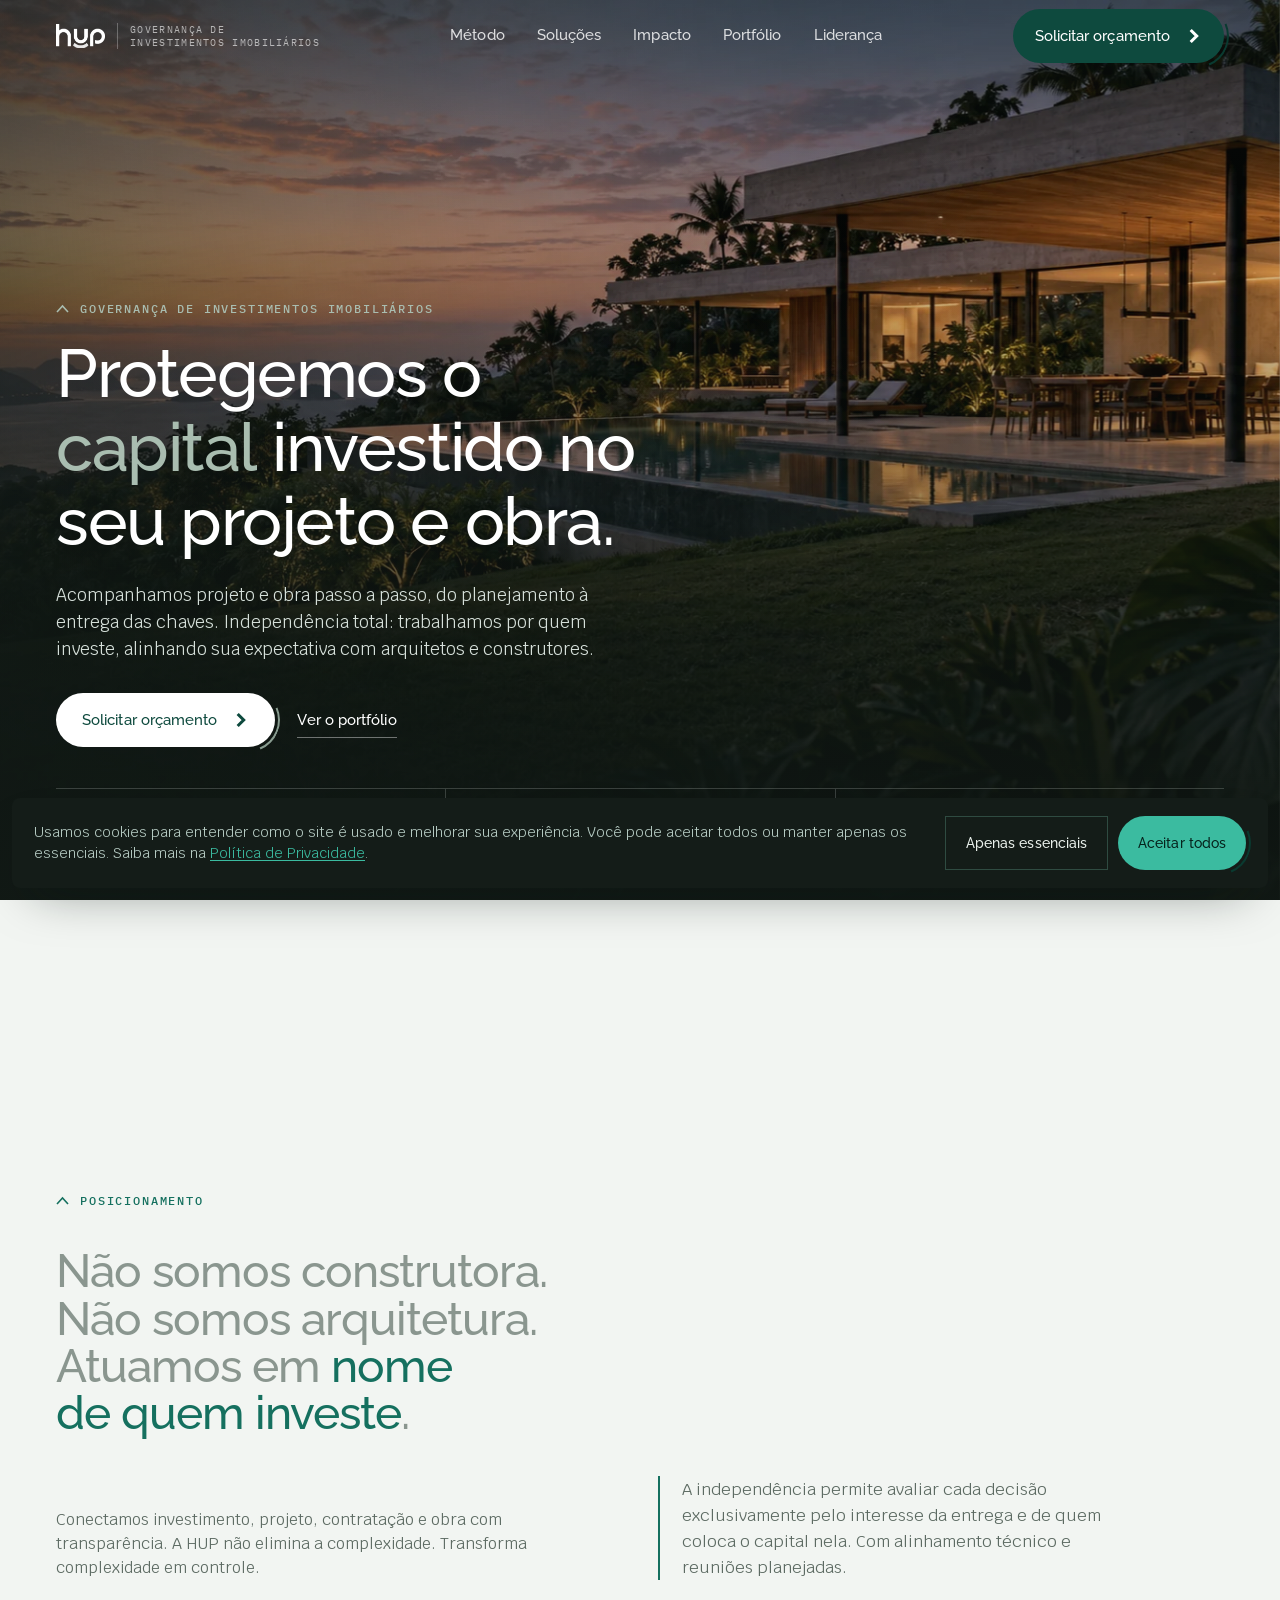
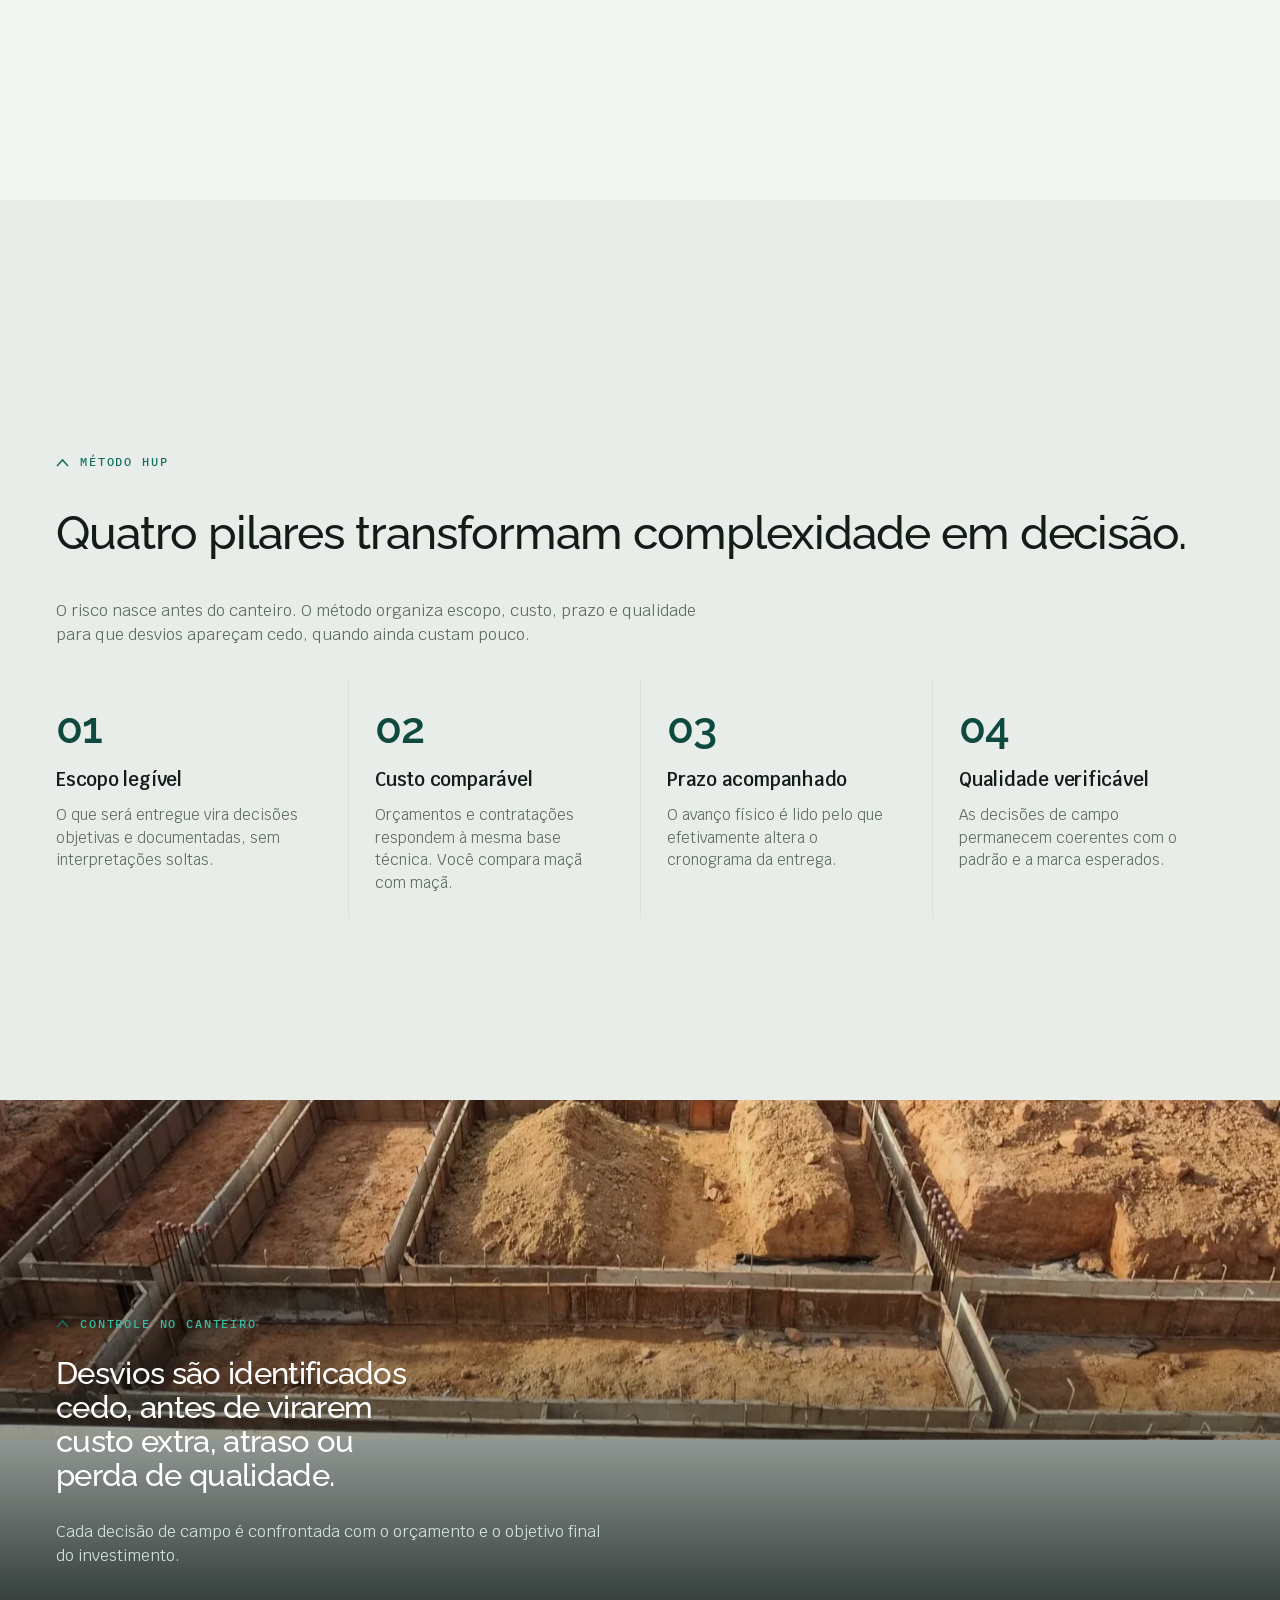
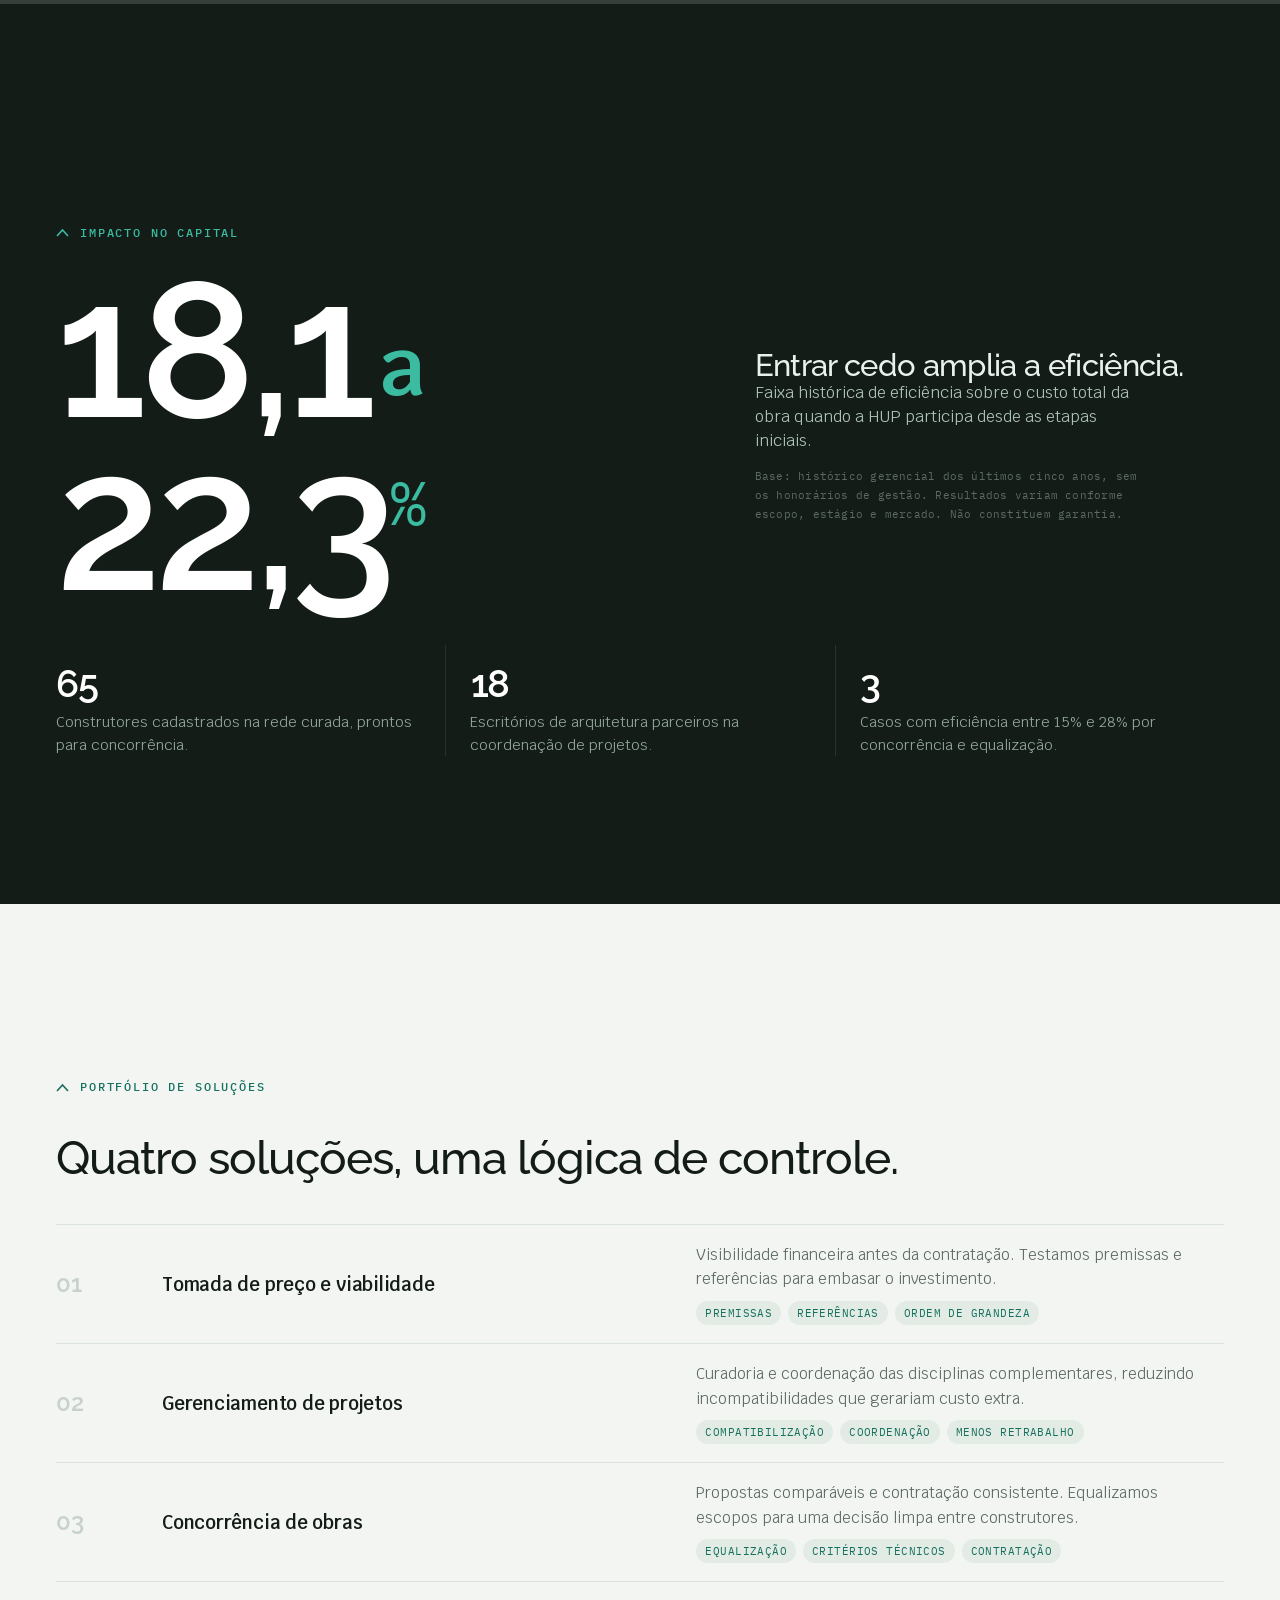
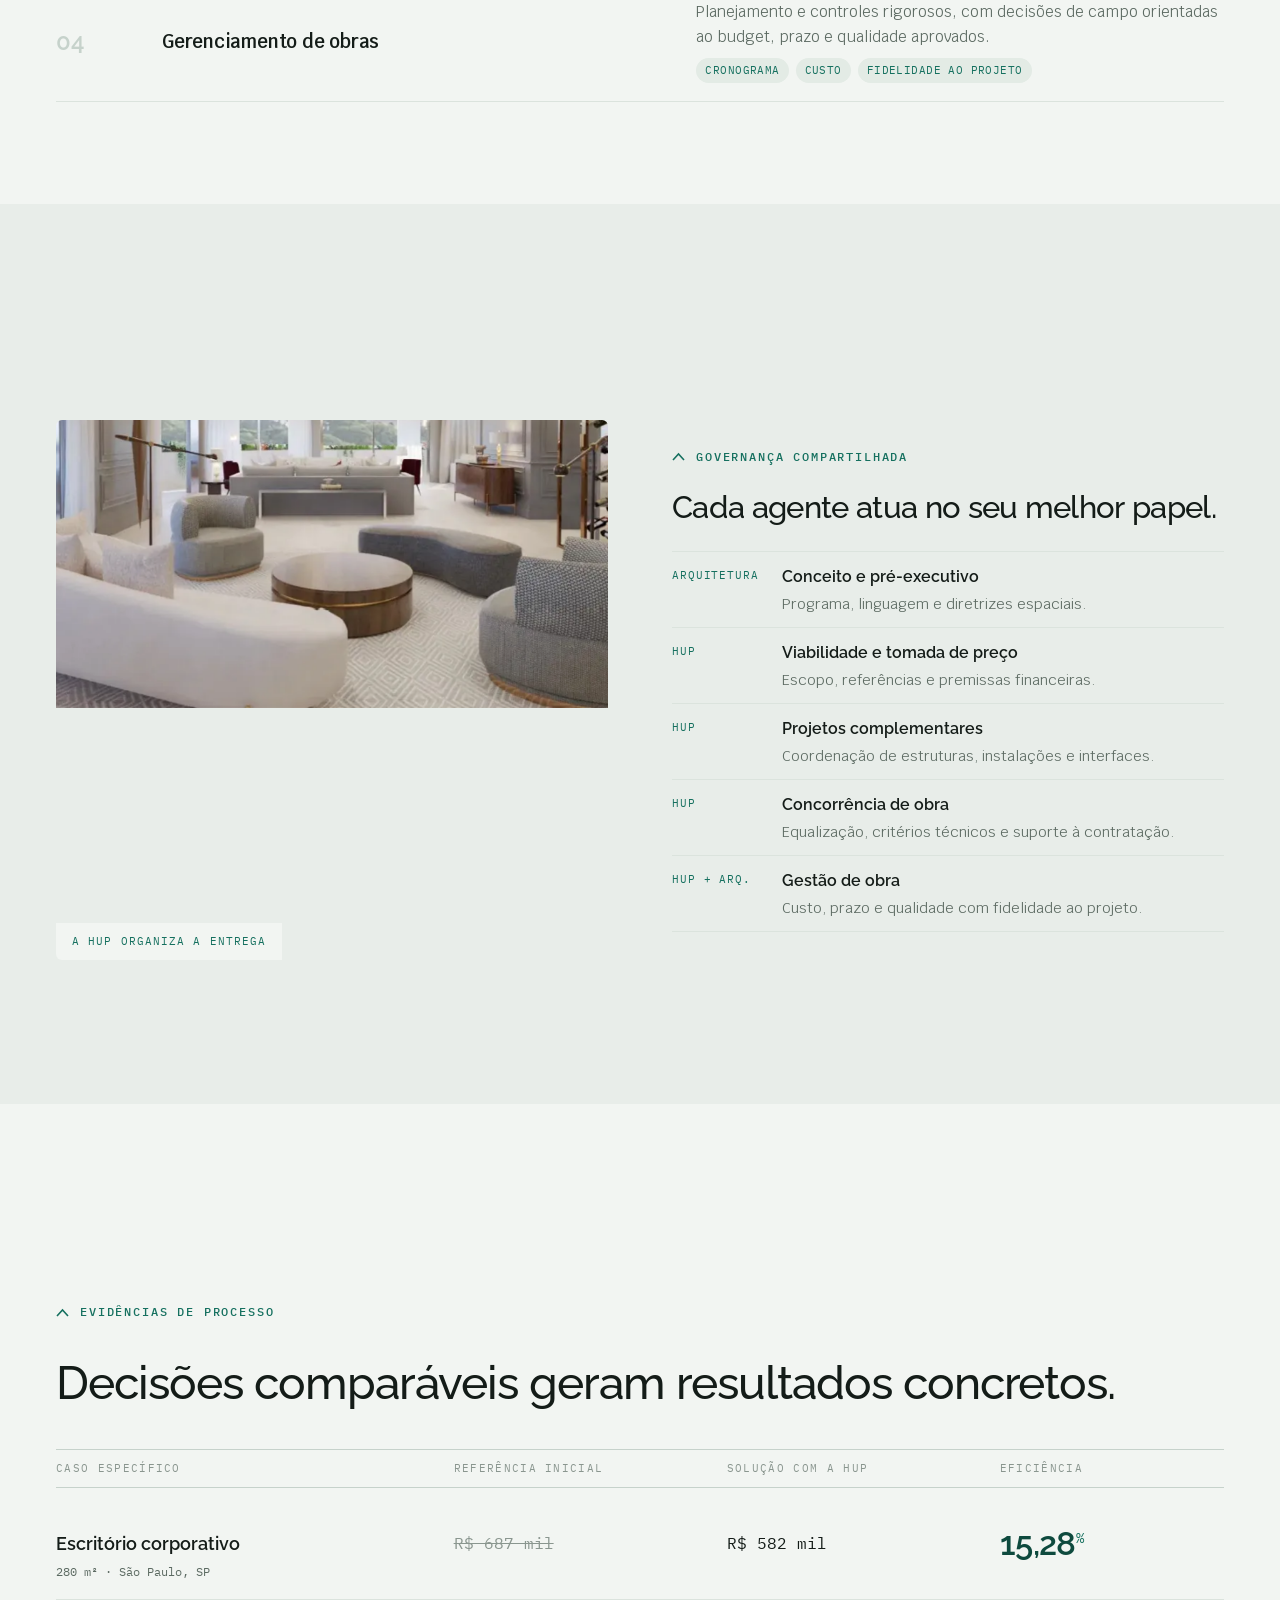
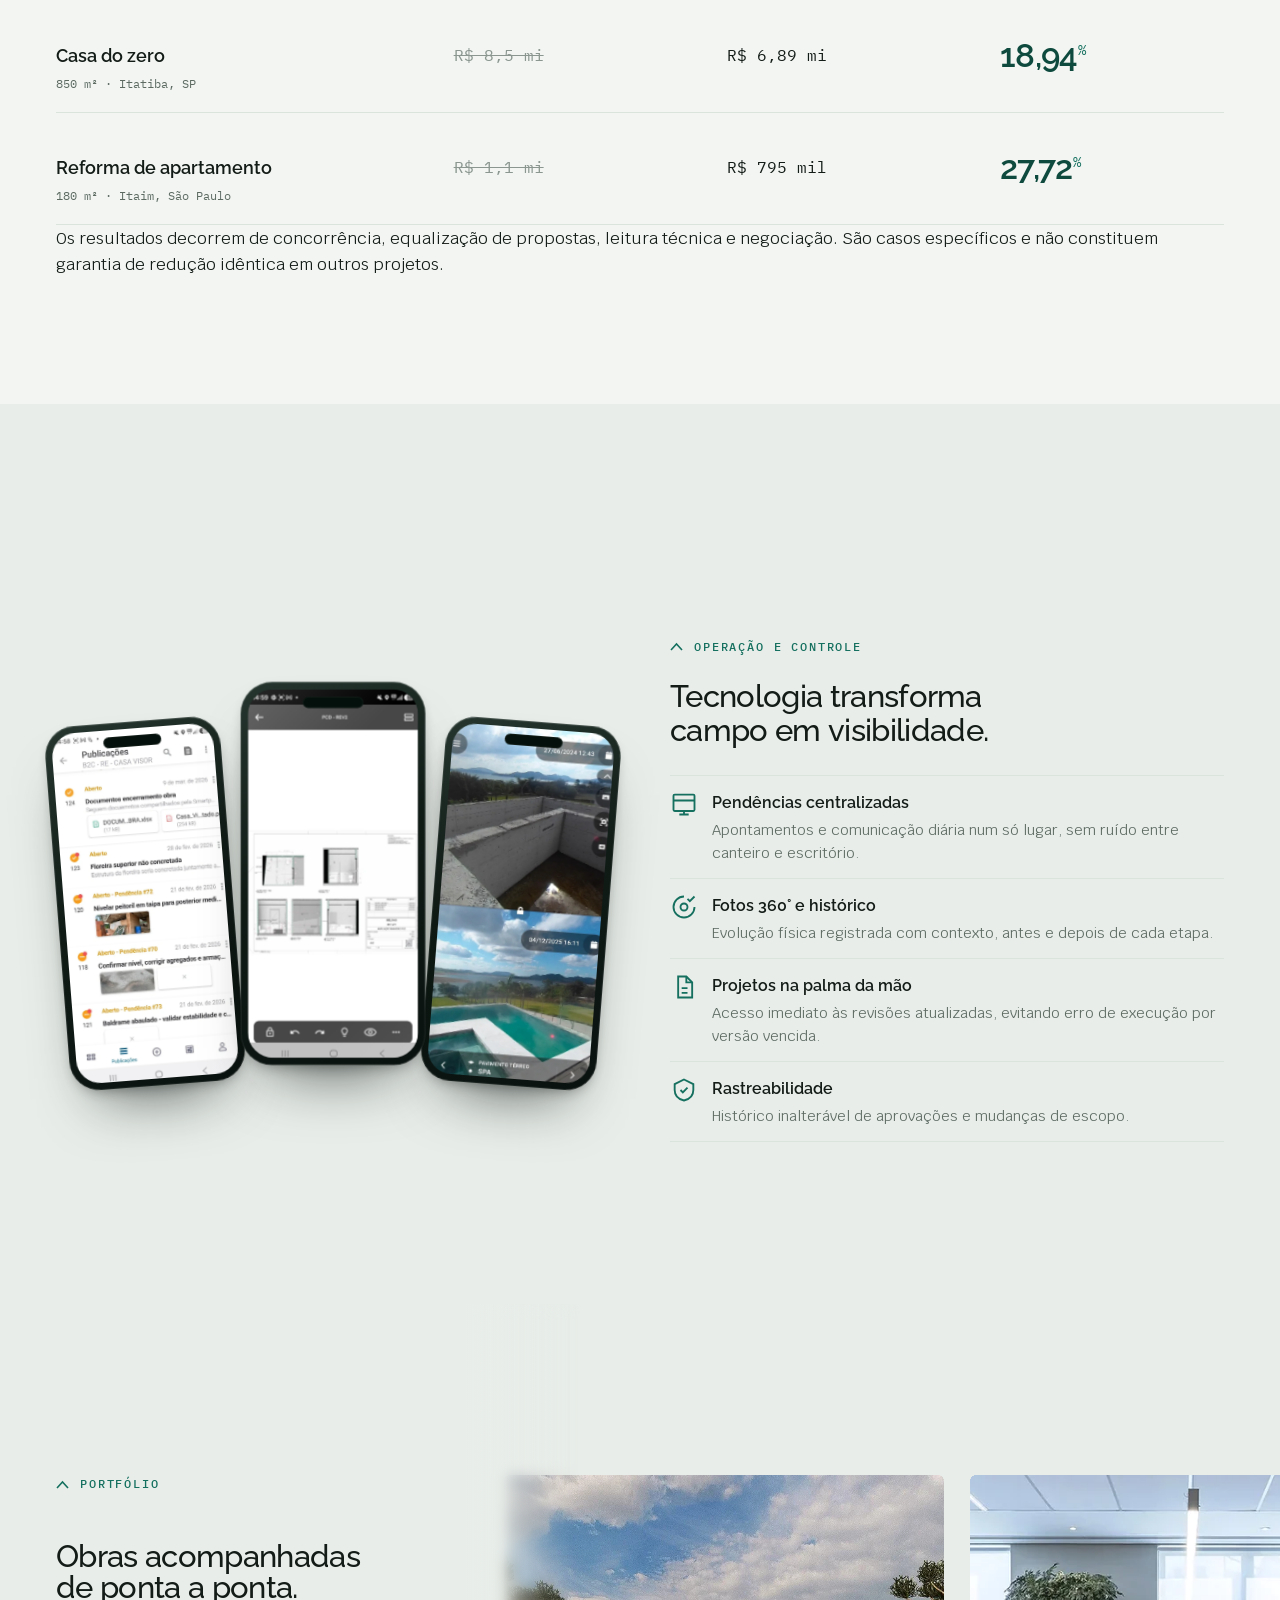
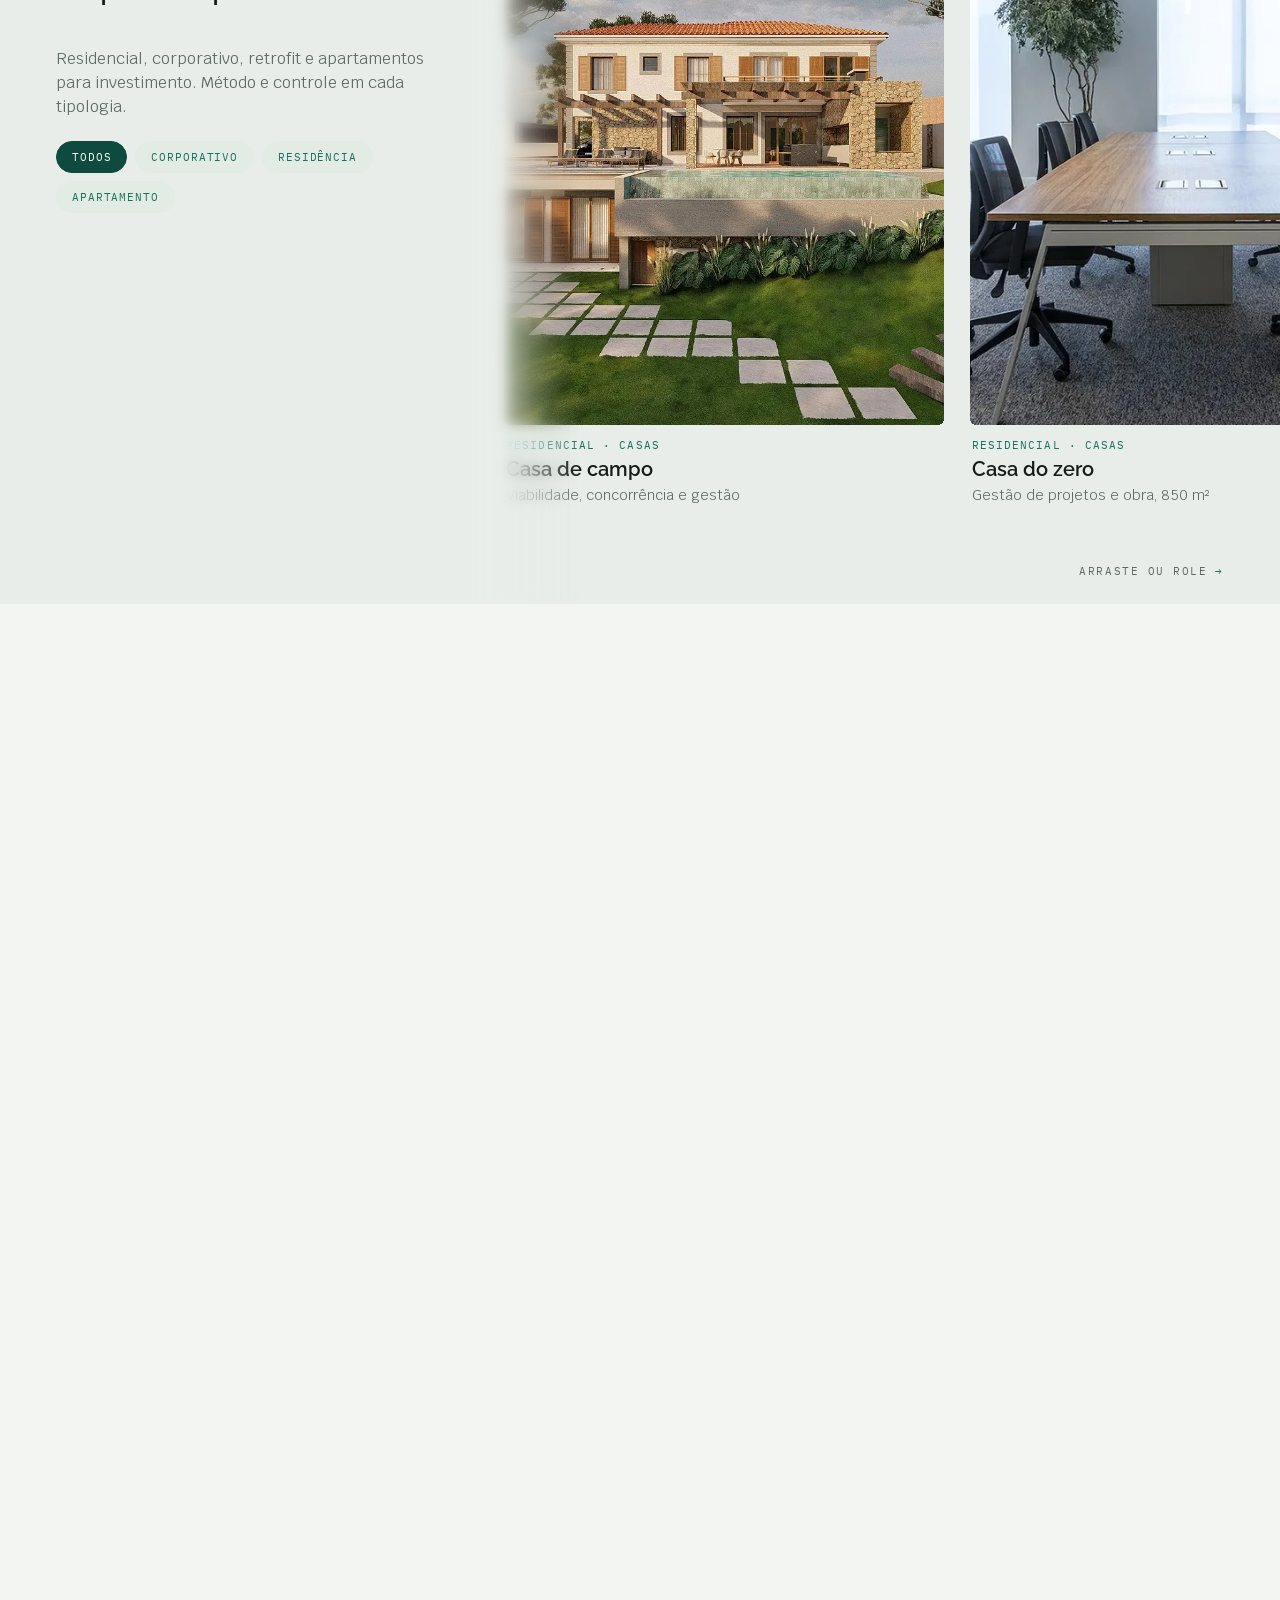
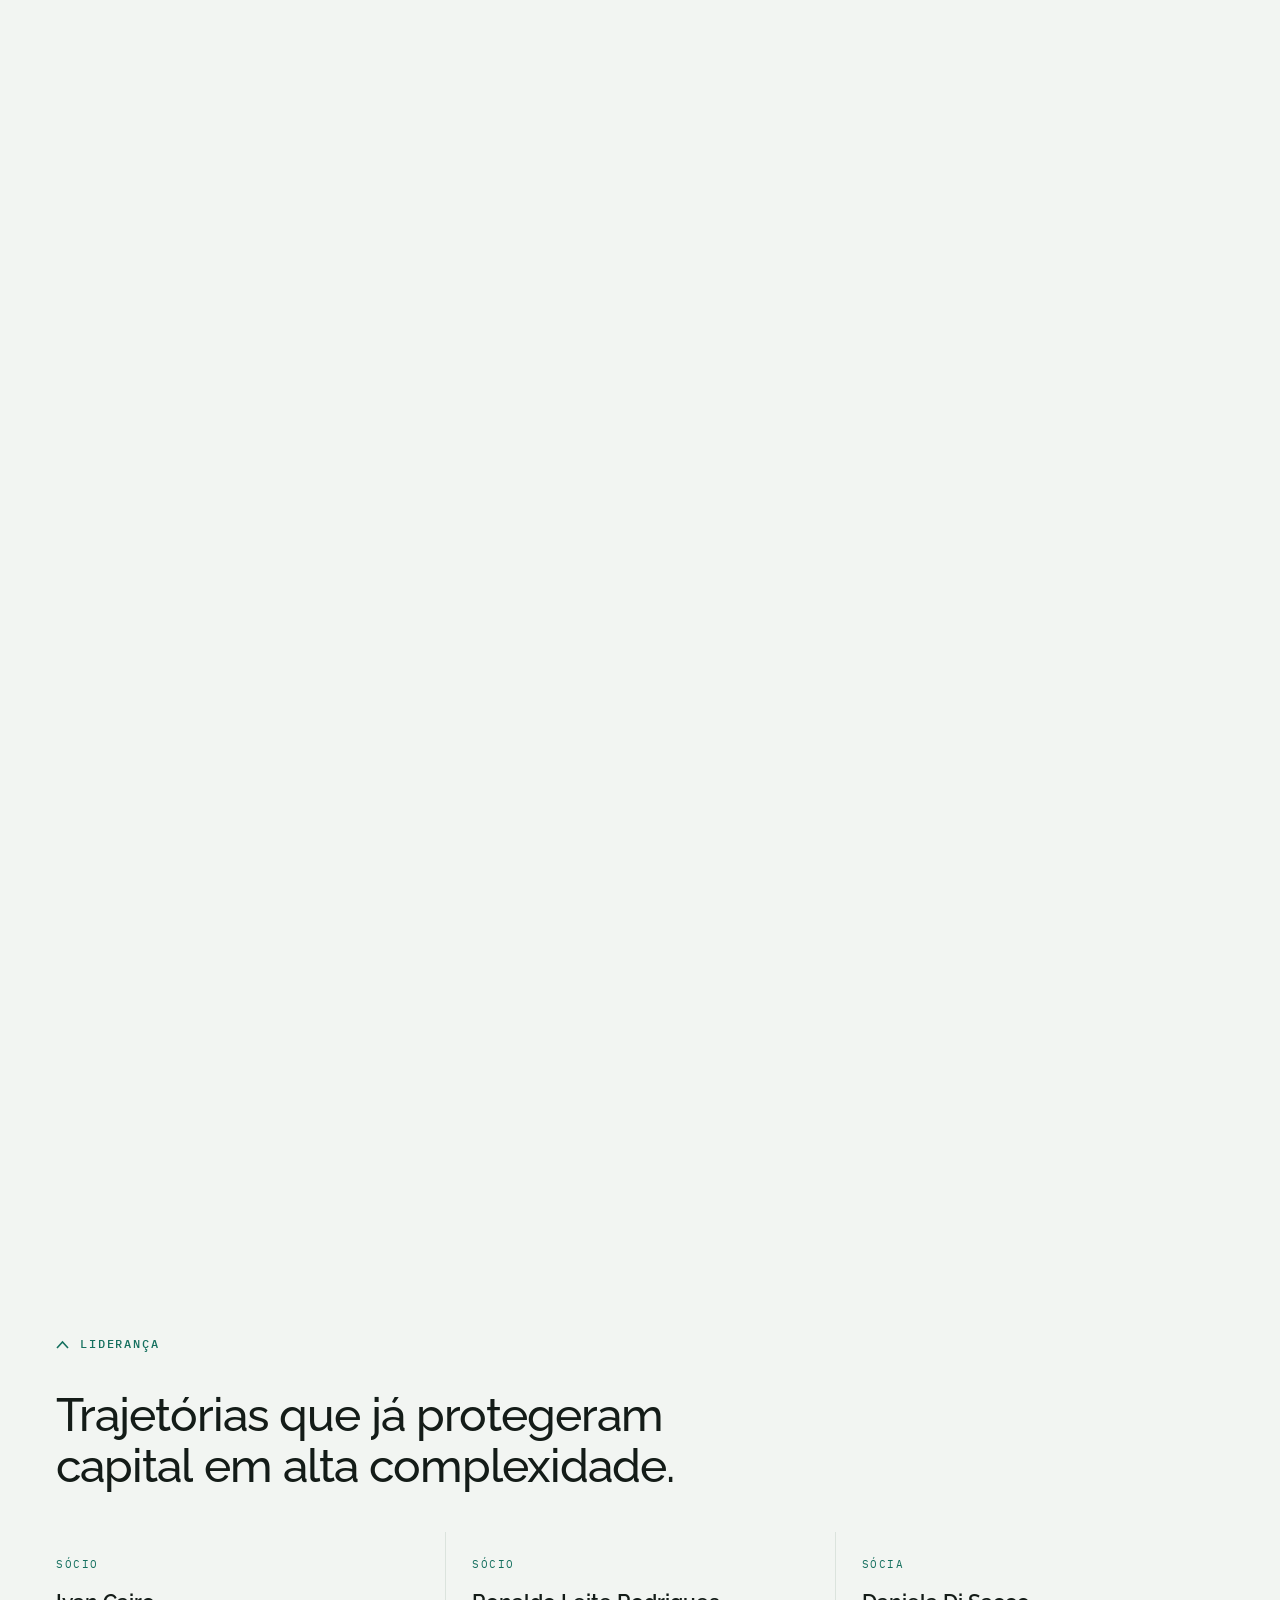
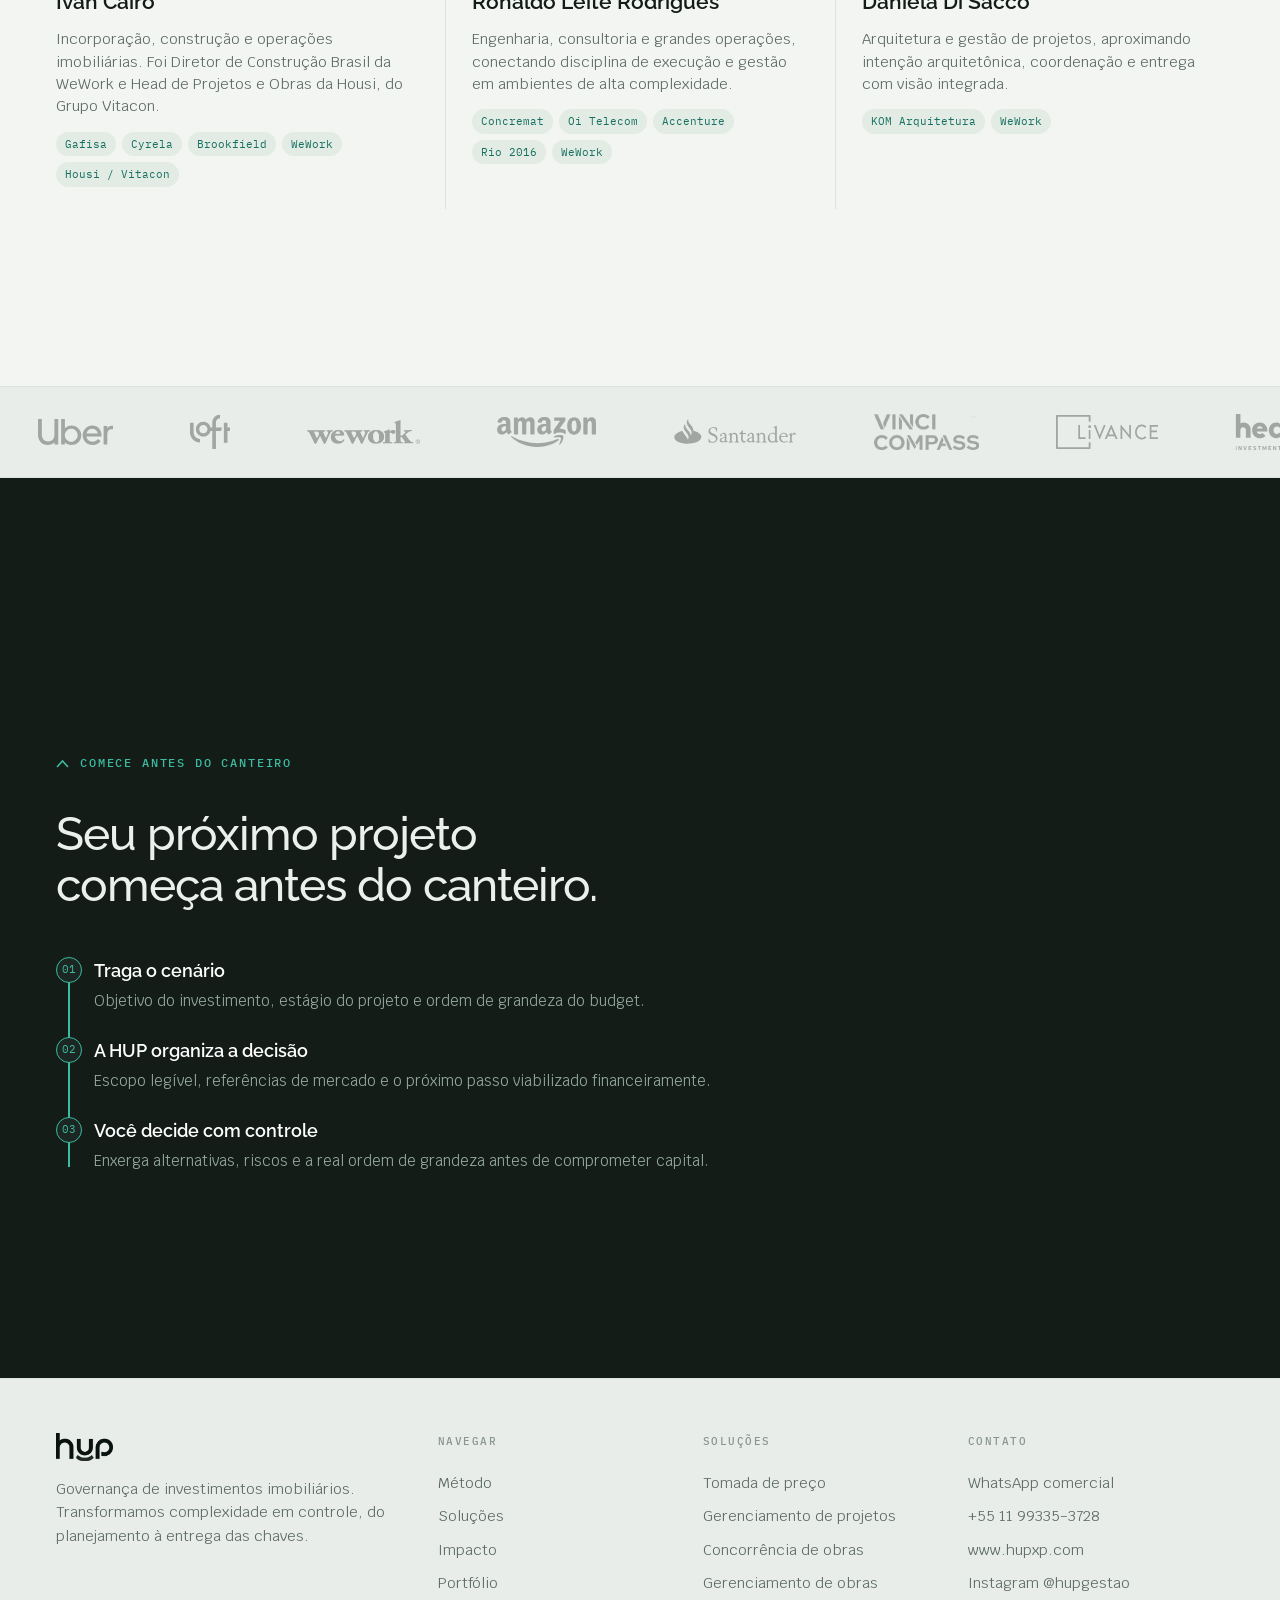
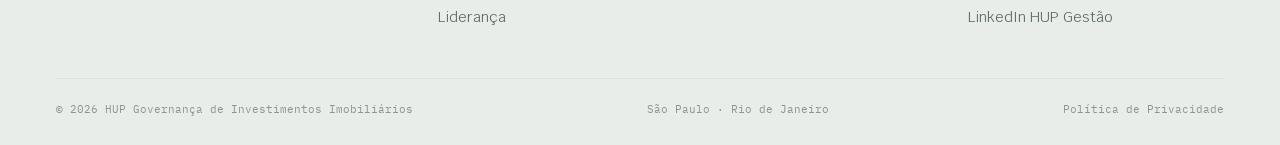
==== commit 7a205cd4: "Página inicial: contato com passos à esquerda e formulário à direita A seção "Seu próximo projeto co" ====
--- a/deploy-vercel/index.html
+++ b/deploy-vercel/index.html
@@ -314,19 +314,16 @@
     <div>
       <p class="eyebrow" data-reveal="soft"><svg class="cv" viewBox="0 0 13 9" fill="none" stroke="currentColor" stroke-width="1.6" aria-hidden="true"><path d="M1 8 6.5 2 12 8"/></svg>Comece antes do canteiro</p>
       <h2 class="disp d2" data-reveal="soft">Seu próximo projeto começa antes do canteiro.</h2>
-      <!-- Formulário do CRM BuildV (incorporado). A classe "cta" faz o mapa de calor contar esta área como chamada. -->
-      <div class="cta-form cta" id="formulario">
-        <div data-buildv-widget="wid_f38896c081591265e66d08aaffd3363b"></div>
-      </div>
-      <div class="actions" data-reveal>
-        <a class="btn ghost" href="https://www.hupxp.com" target="_blank" rel="noopener"><span>Visitar hupxp.com</span><span class="ln"></span></a>
-      </div>
-    </div>
-    <div class="steps" data-reveal="soft">
-      <div class="spine" aria-hidden="true"><i></i></div>
-      <div class="step"><span class="dot">01</span><div class="txt"><h4>Traga o cenário</h4><p>Objetivo do investimento, estágio do projeto e ordem de grandeza do budget.</p></div></div>
-      <div class="step"><span class="dot">02</span><div class="txt"><h4>A HUP organiza a decisão</h4><p>Escopo legível, referências de mercado e o próximo passo viabilizado financeiramente.</p></div></div>
-      <div class="step"><span class="dot">03</span><div class="txt"><h4>Você decide com controle</h4><p>Enxerga alternativas, riscos e a real ordem de grandeza antes de comprometer capital.</p></div></div>
+      <div class="steps" data-reveal="soft">
+        <div class="spine" aria-hidden="true"><i></i></div>
+        <div class="step"><span class="dot">01</span><div class="txt"><h4>Traga o cenário</h4><p>Objetivo do investimento, estágio do projeto e ordem de grandeza do budget.</p></div></div>
+        <div class="step"><span class="dot">02</span><div class="txt"><h4>A HUP organiza a decisão</h4><p>Escopo legível, referências de mercado e o próximo passo viabilizado financeiramente.</p></div></div>
+        <div class="step"><span class="dot">03</span><div class="txt"><h4>Você decide com controle</h4><p>Enxerga alternativas, riscos e a real ordem de grandeza antes de comprometer capital.</p></div></div>
+      </div>
+    </div>
+    <!-- Formulário do CRM BuildV (incorporado). A classe "cta" faz o mapa de calor contar esta área como chamada. -->
+    <div class="cta-form cta" id="formulario">
+      <div data-buildv-widget="wid_f38896c081591265e66d08aaffd3363b"></div>
     </div>
   </div>
 </section>
@@ -380,7 +377,11 @@
 
 <!-- Widget CRM BuildV: formulário incorporado na seção de contato (#formulario) -->
 <style>
-  .cta .cta-form{margin-top:28px;width:100%;max-width:420px;min-height:300px}
+  /* Contato: título e passos à esquerda, formulário à direita (empilha no celular) */
+  .cta .wrap{grid-template-columns:minmax(0,1fr) minmax(340px,420px);align-items:center}
+  .cta .steps{margin-top:clamp(28px,4vw,44px)}
+  .cta .cta-form{width:100%;min-height:300px}
+  @media(max-width:820px){.cta .wrap{grid-template-columns:1fr}.cta .cta-form{max-width:420px}}
   /* Letreiro de clientes: logos num tom só, na mesma família de cor do texto anterior */
   .marquee .m--logo{display:flex;align-items:center;height:clamp(64px,7vw,92px)}
   .marquee .m--logo img{display:block;height:calc(var(--h) * var(--esc,1));width:auto;max-width:none;
